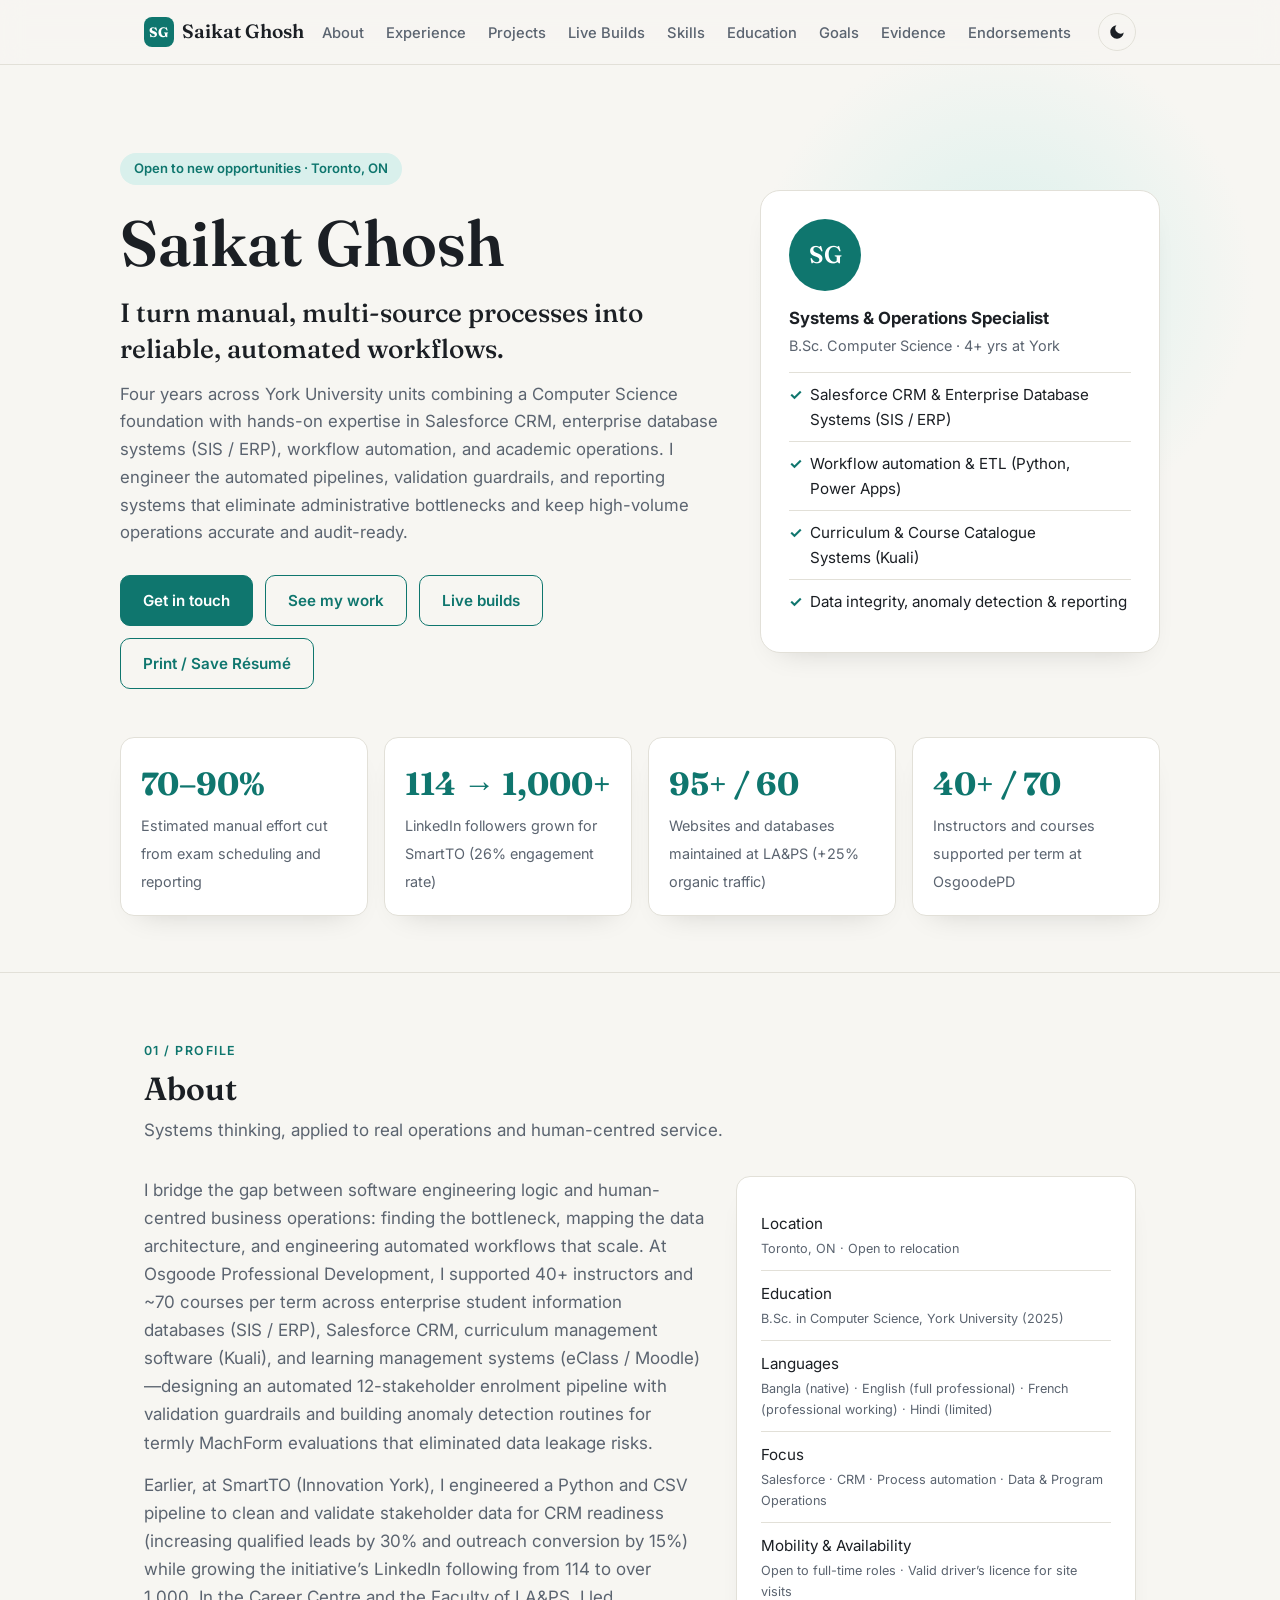
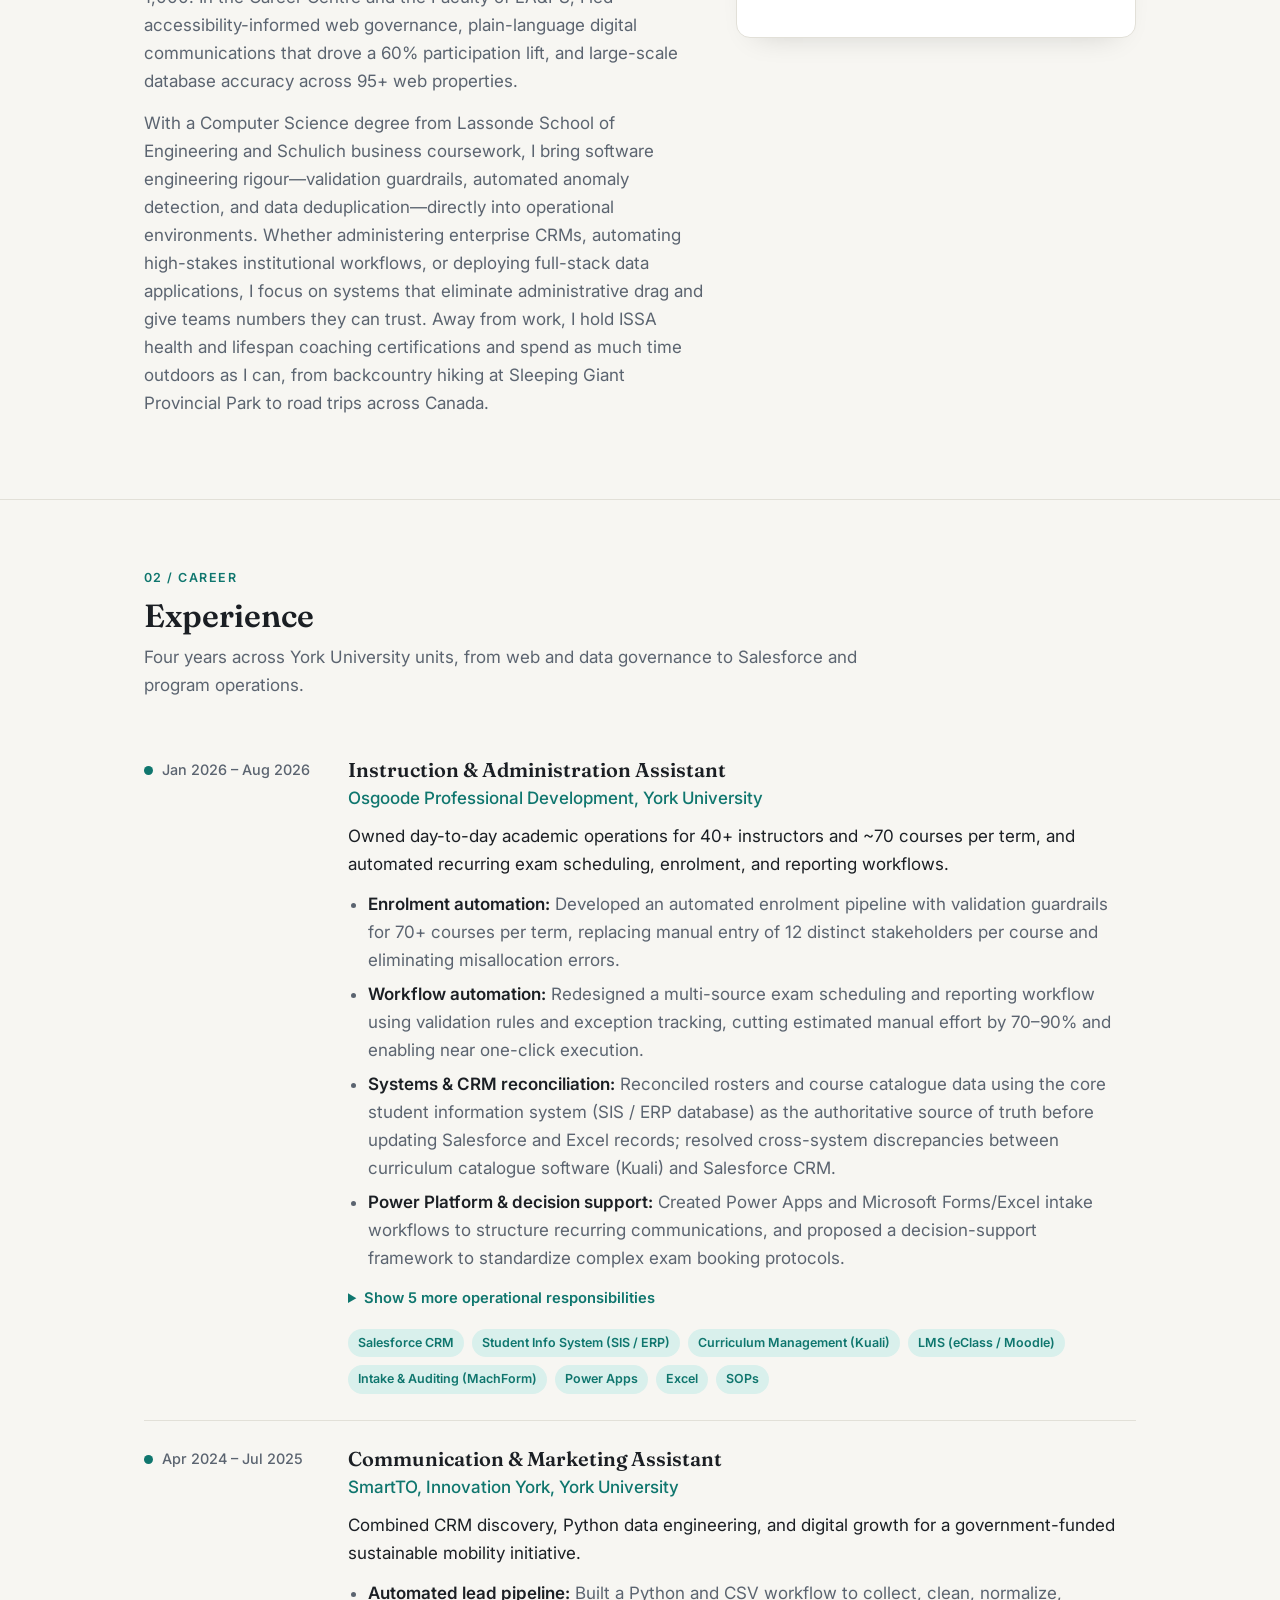
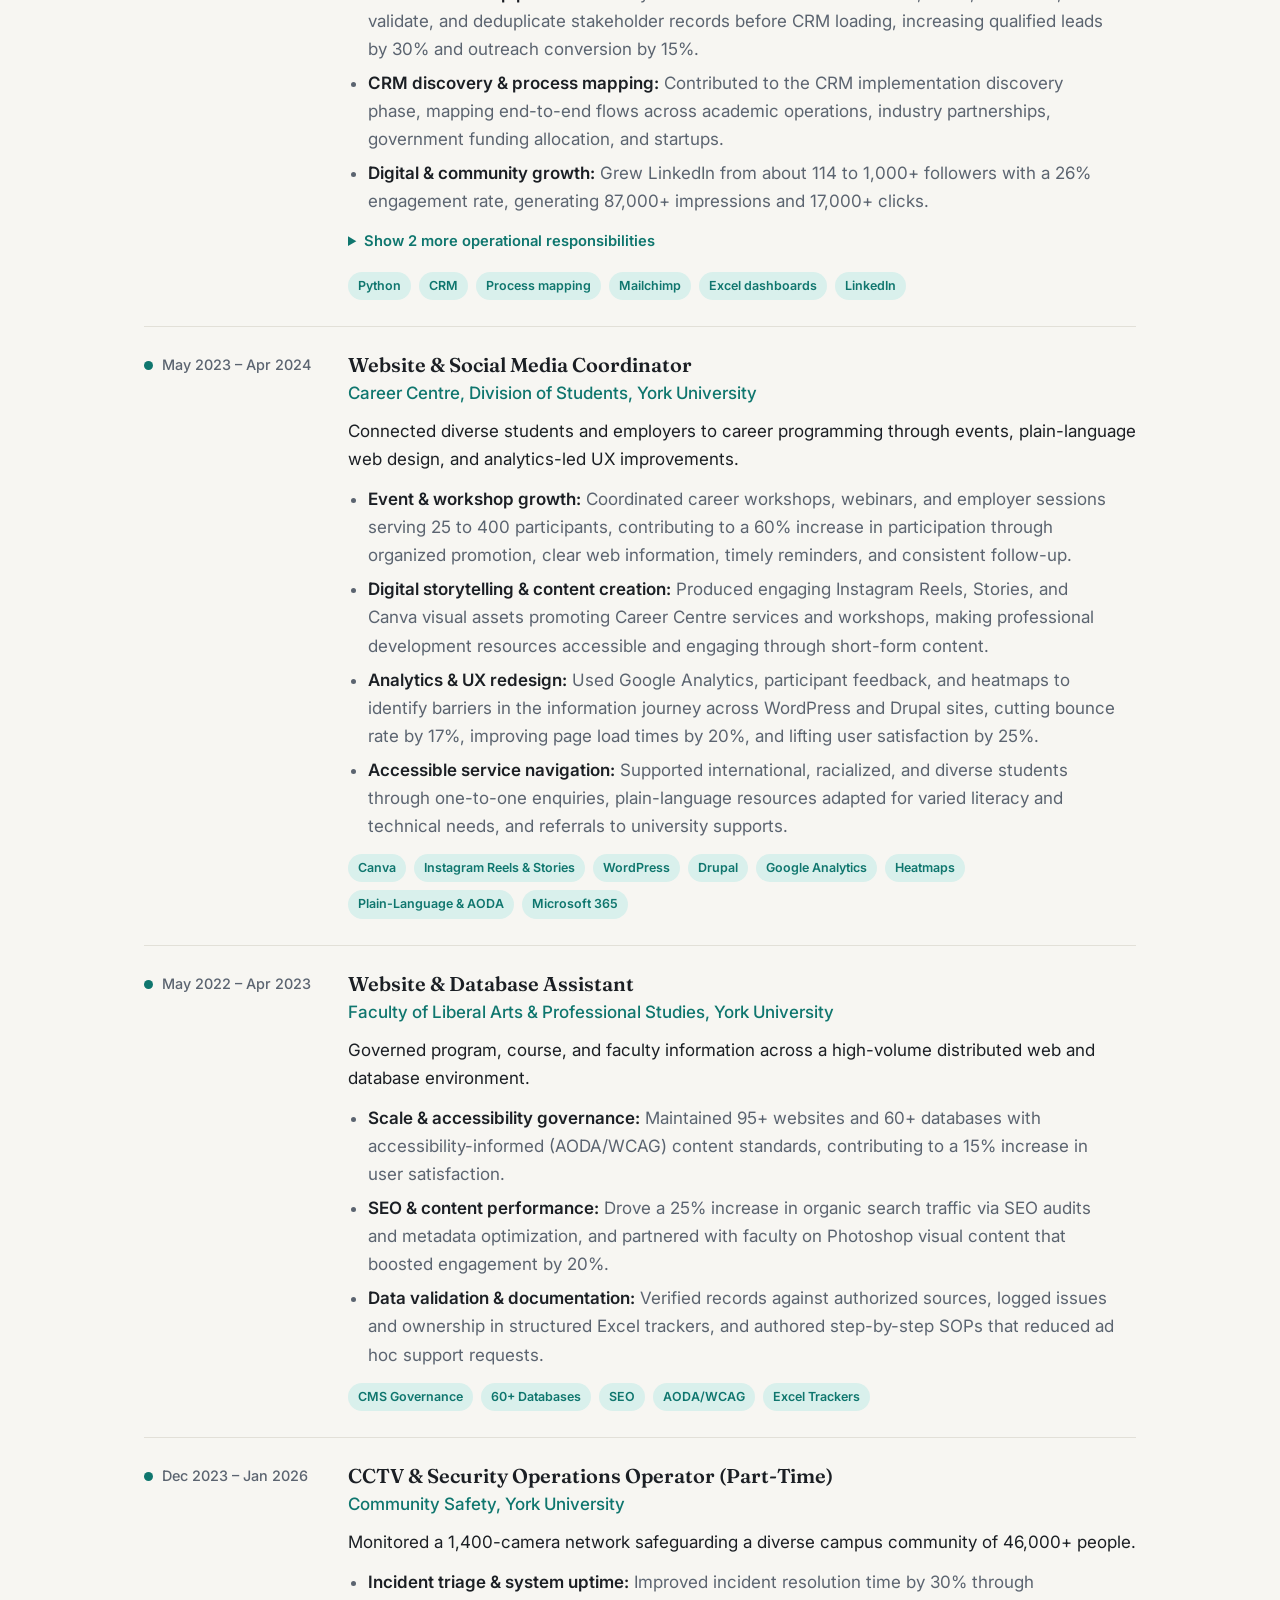
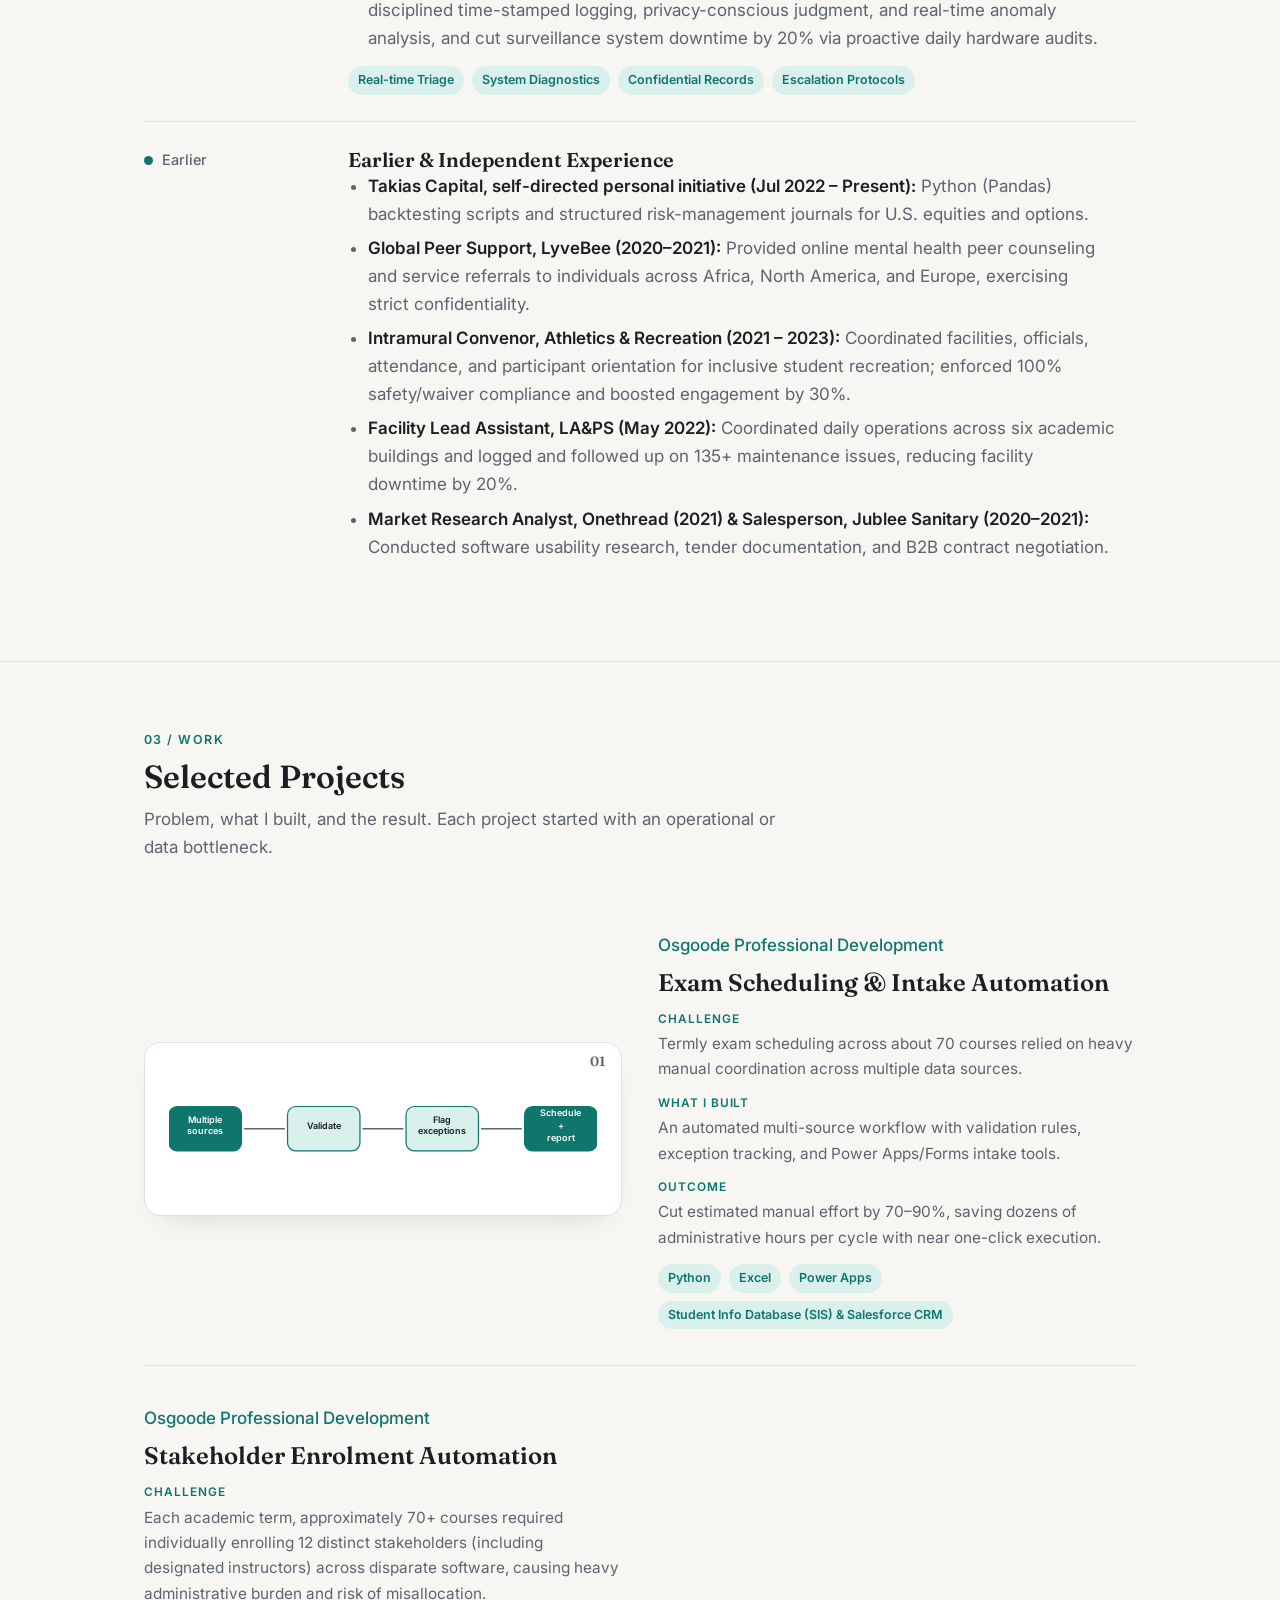
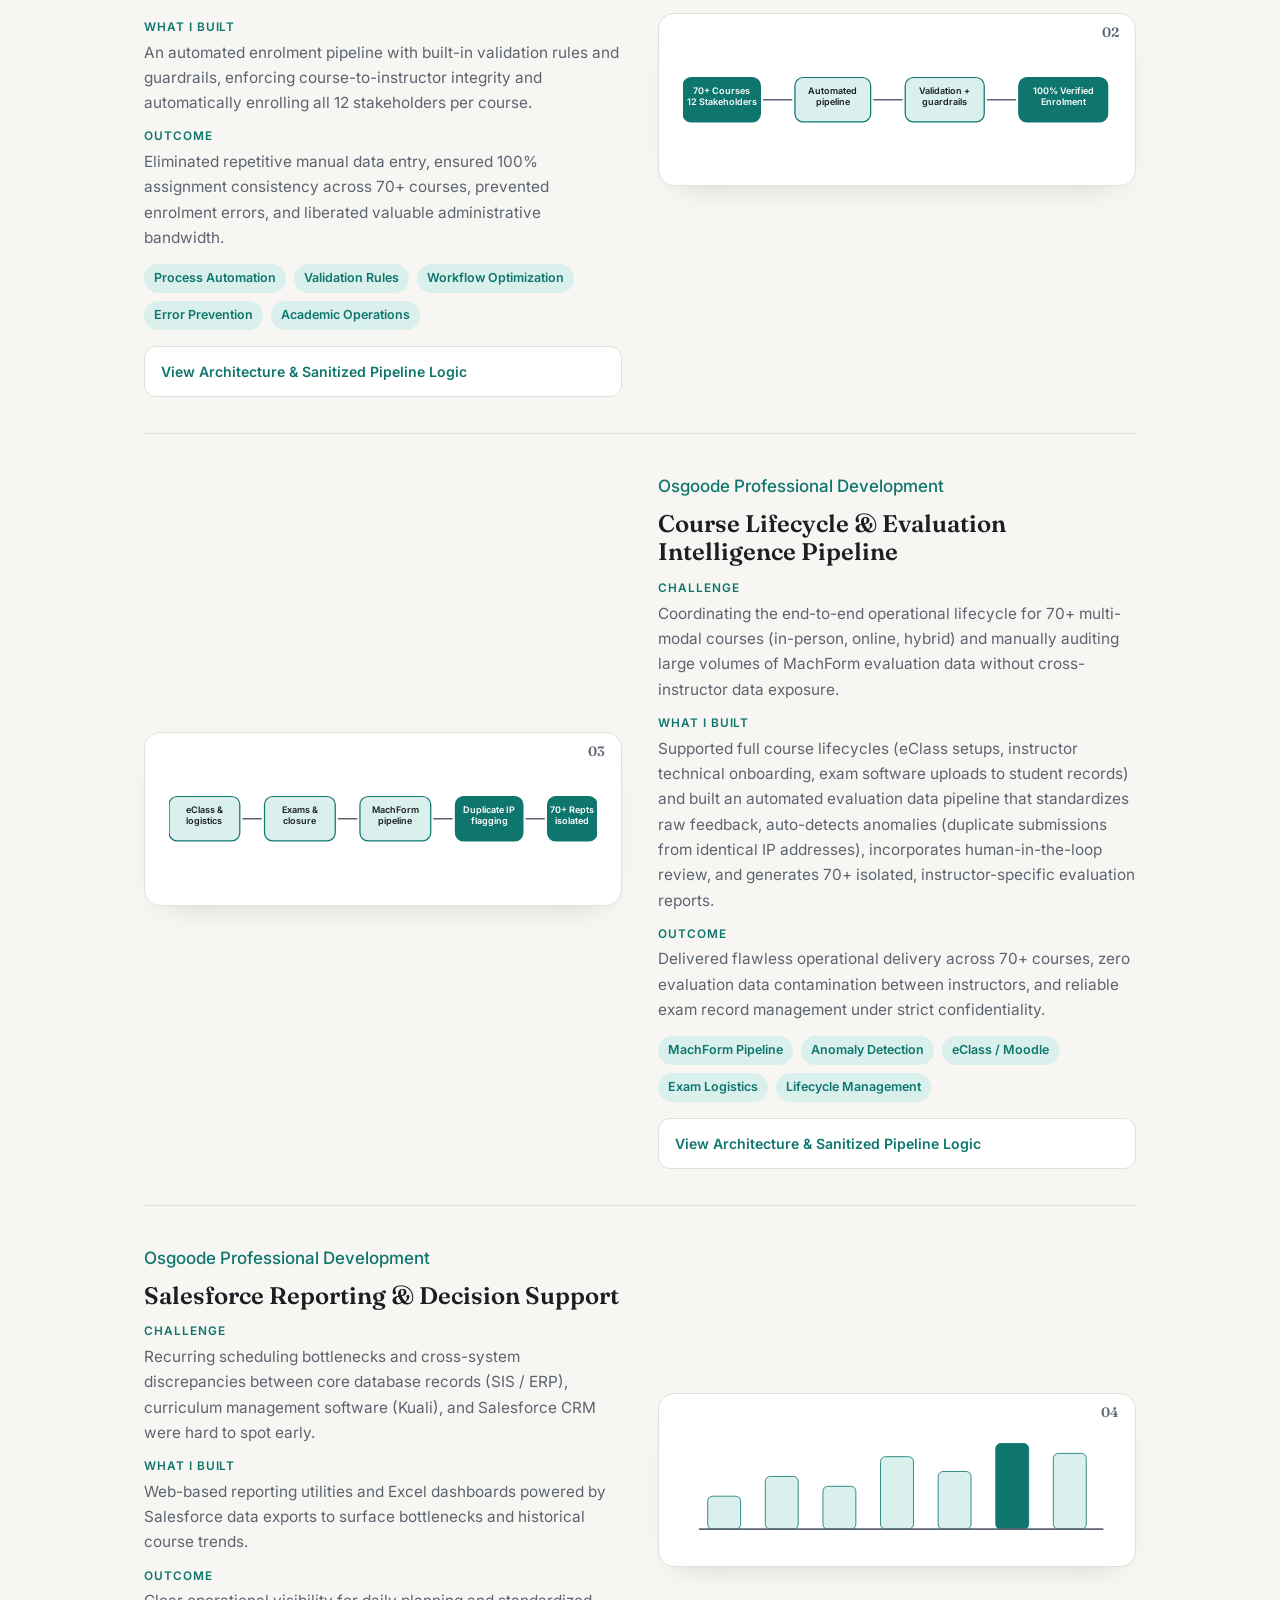
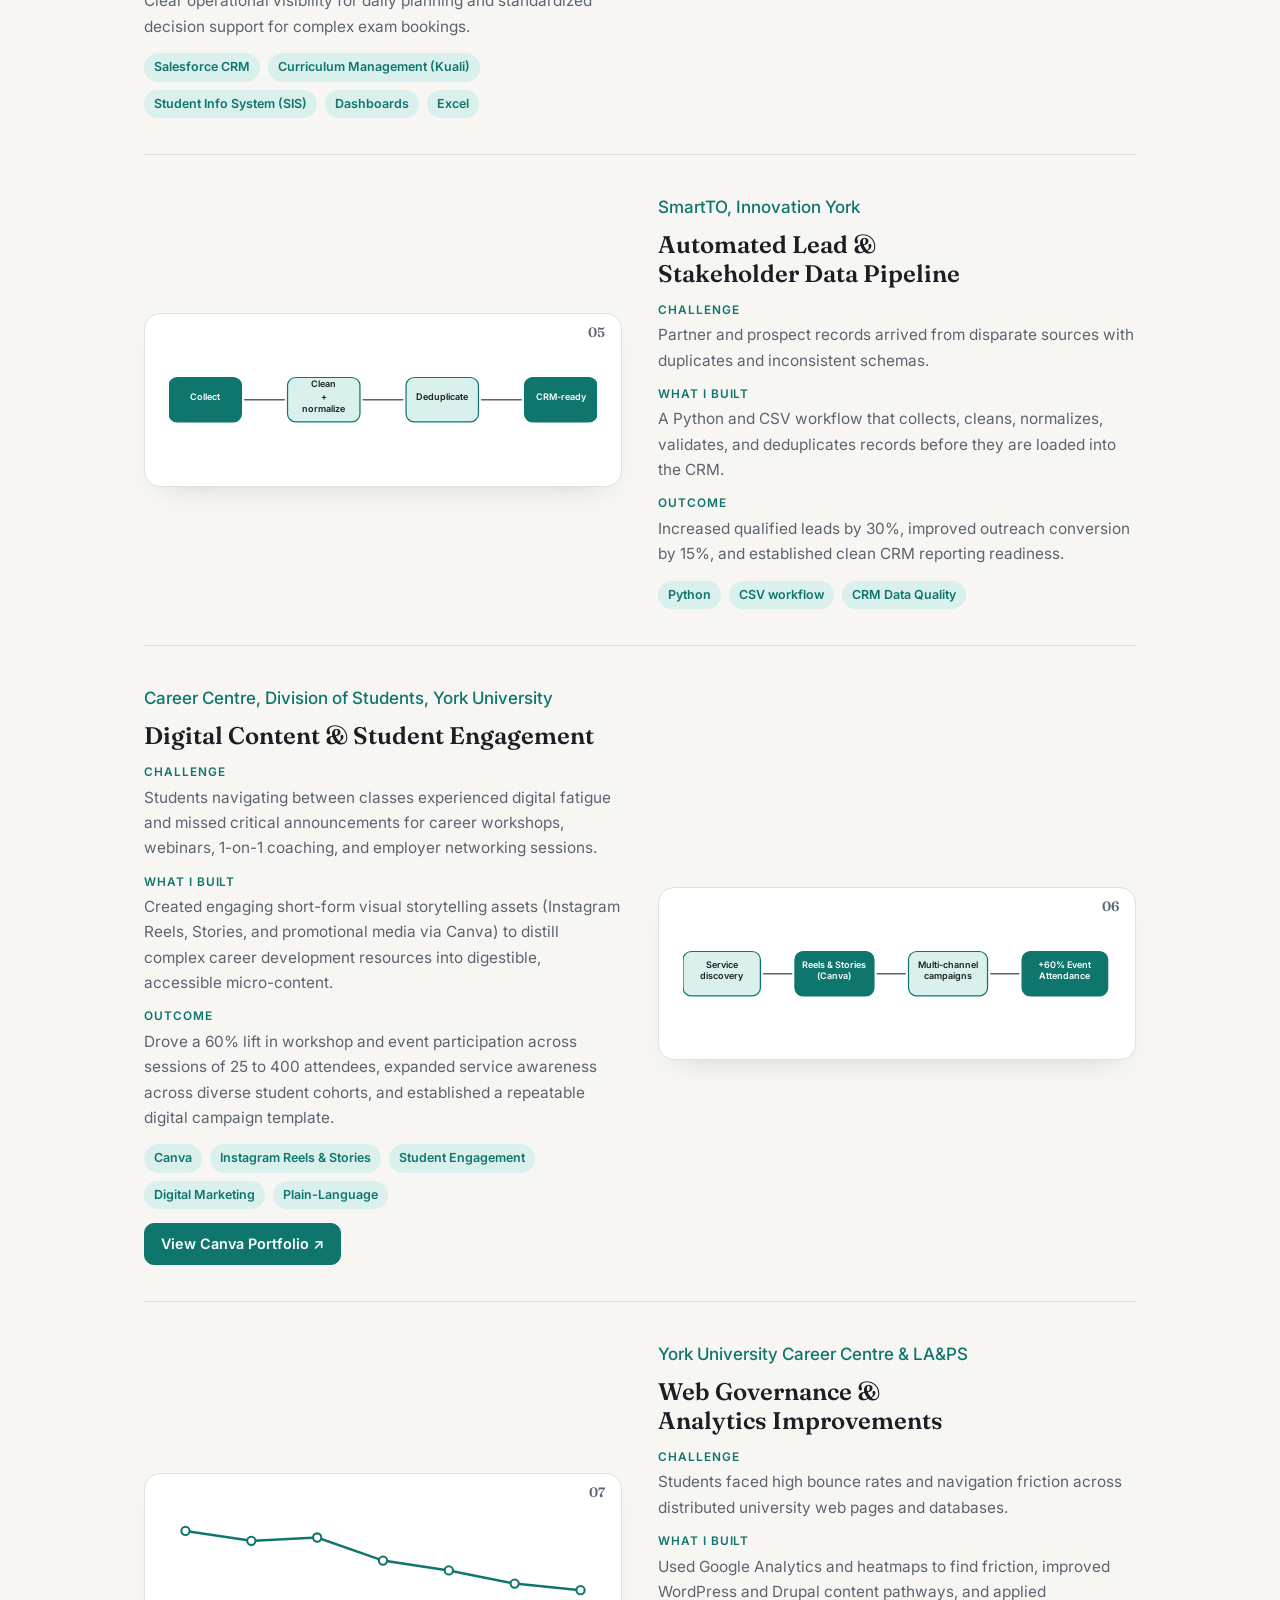
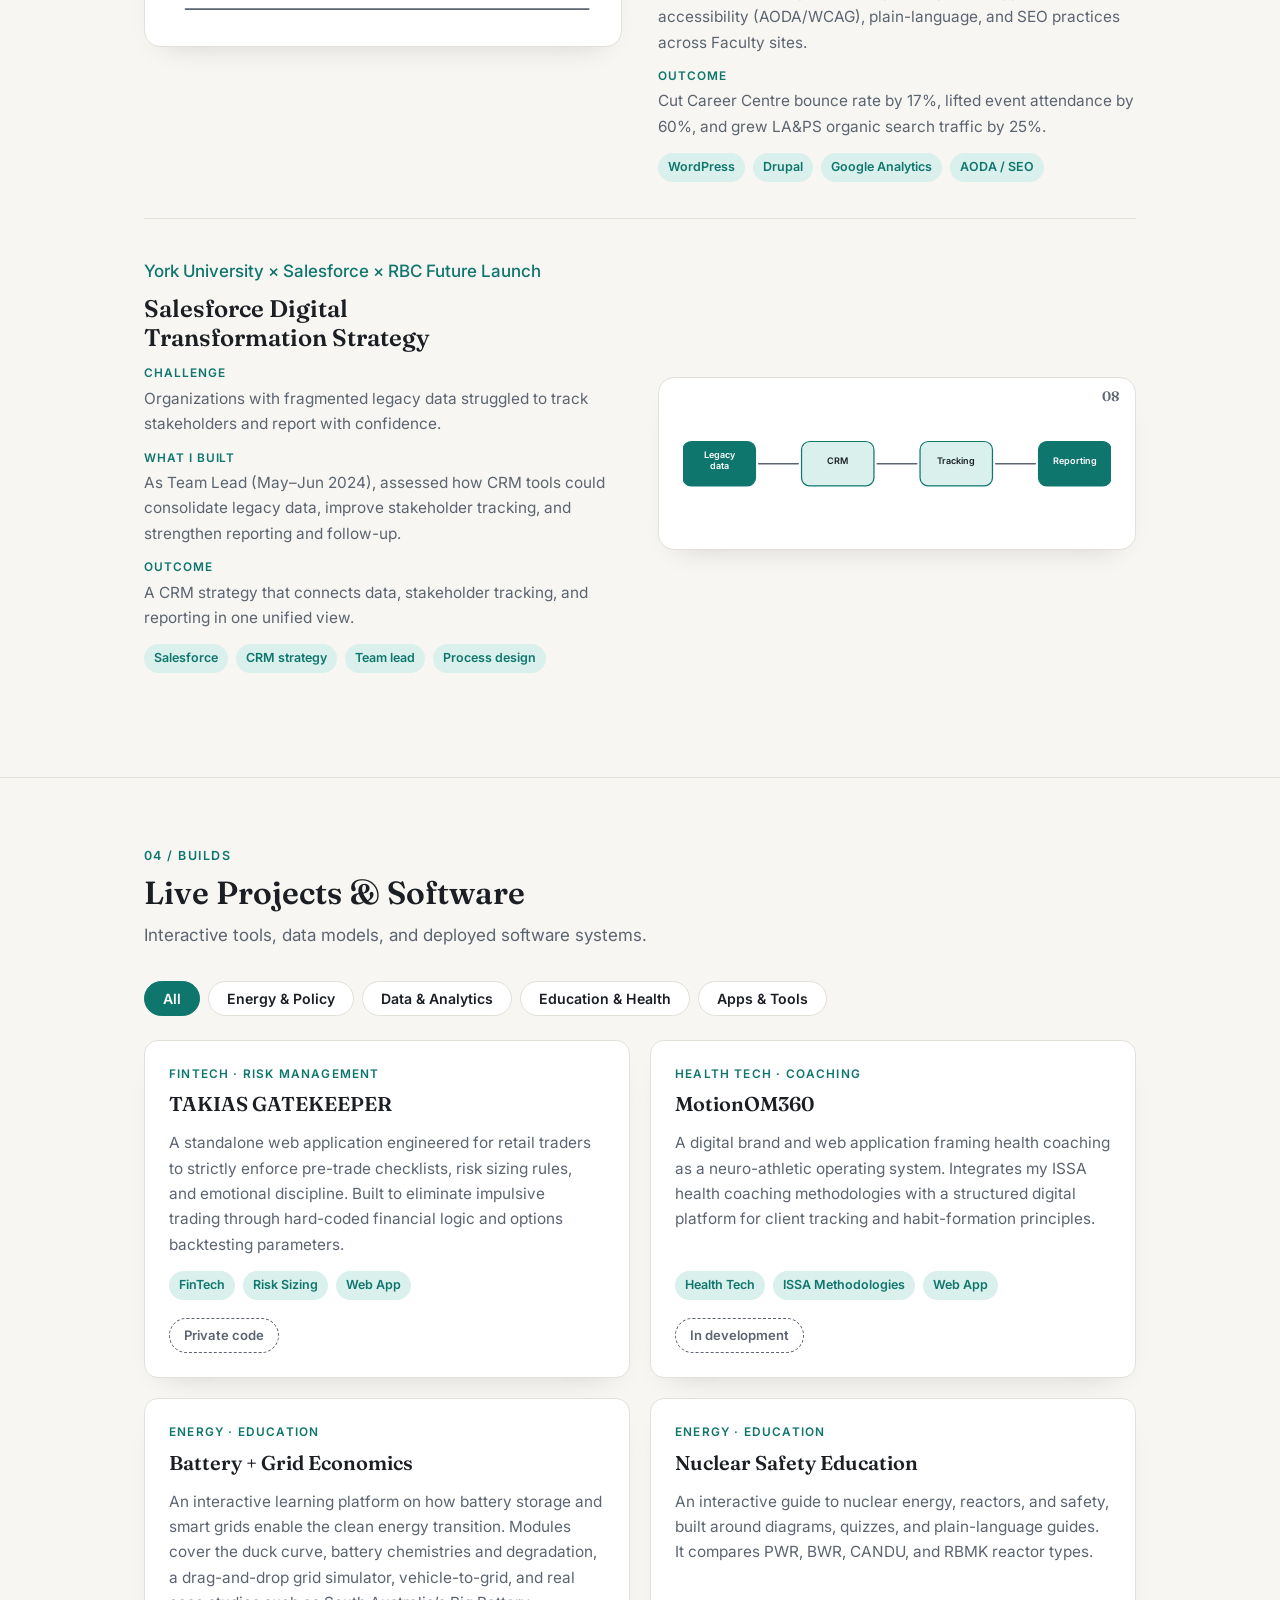
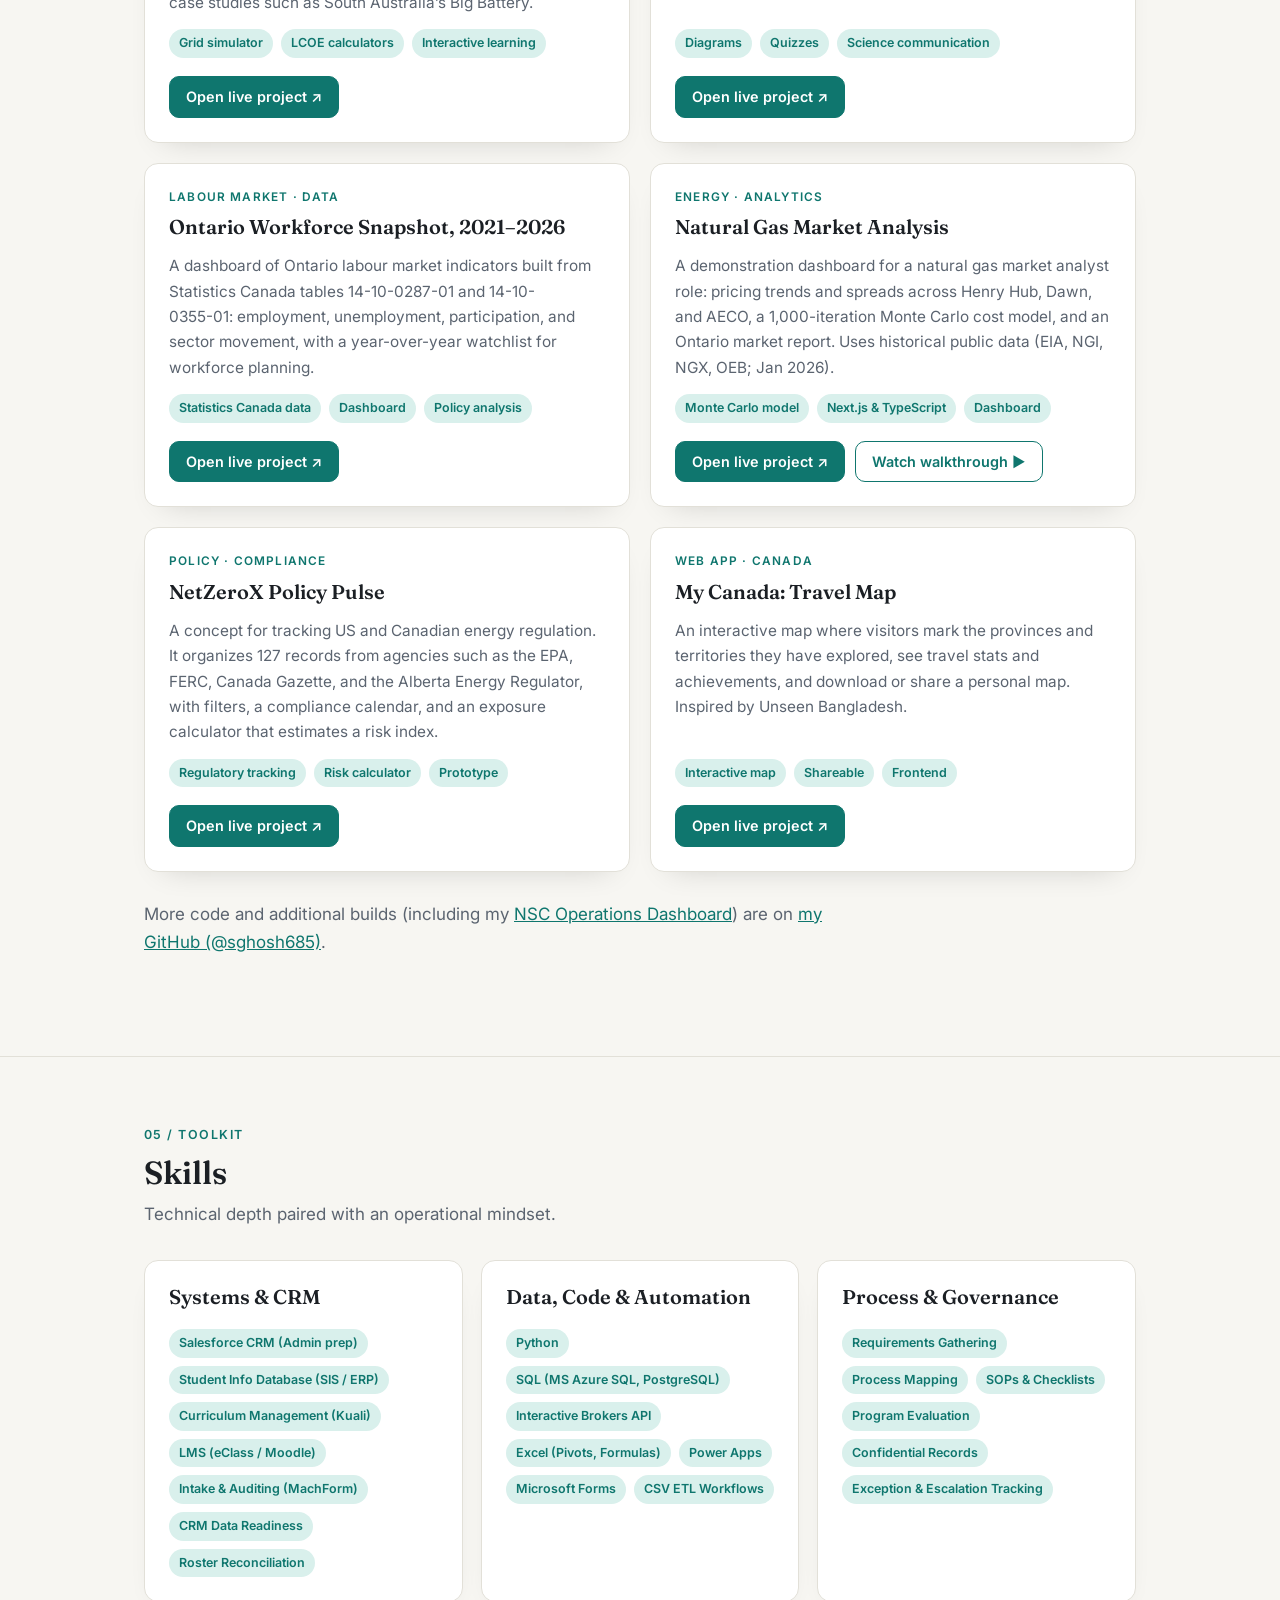
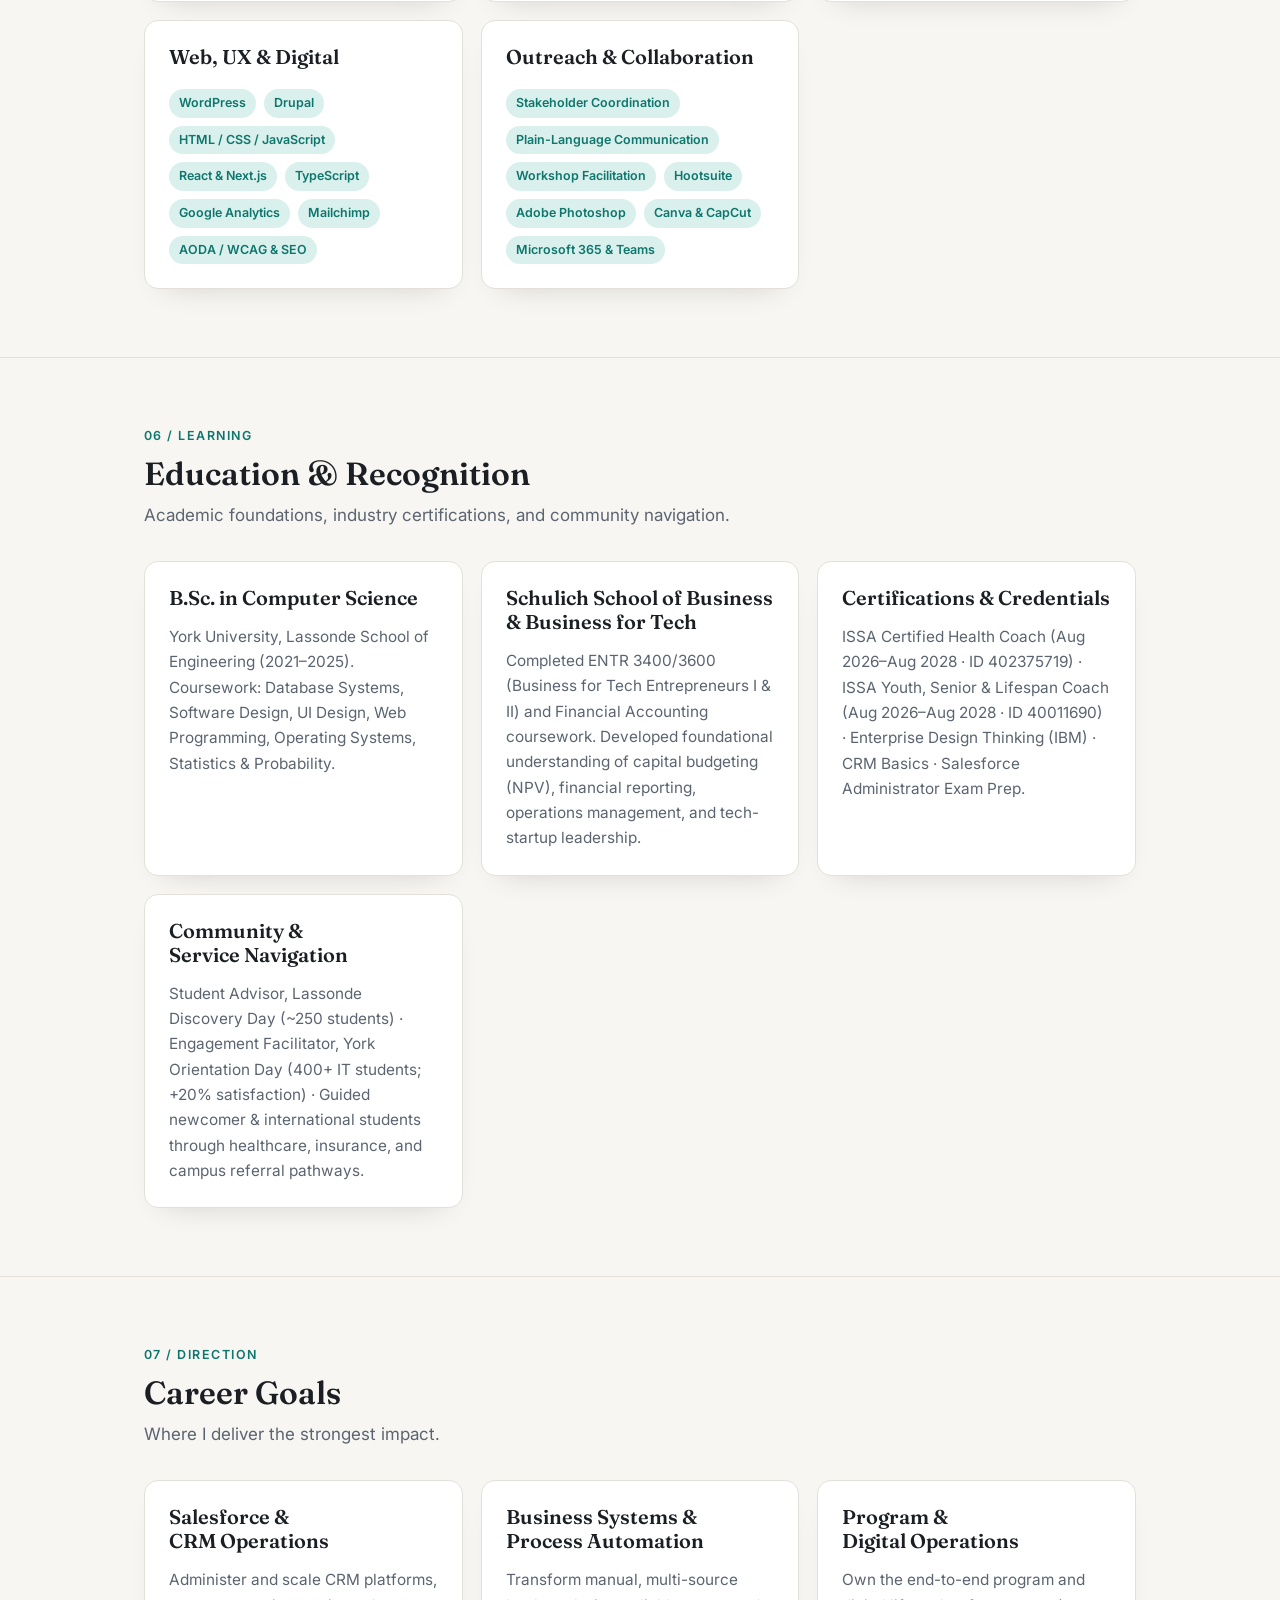
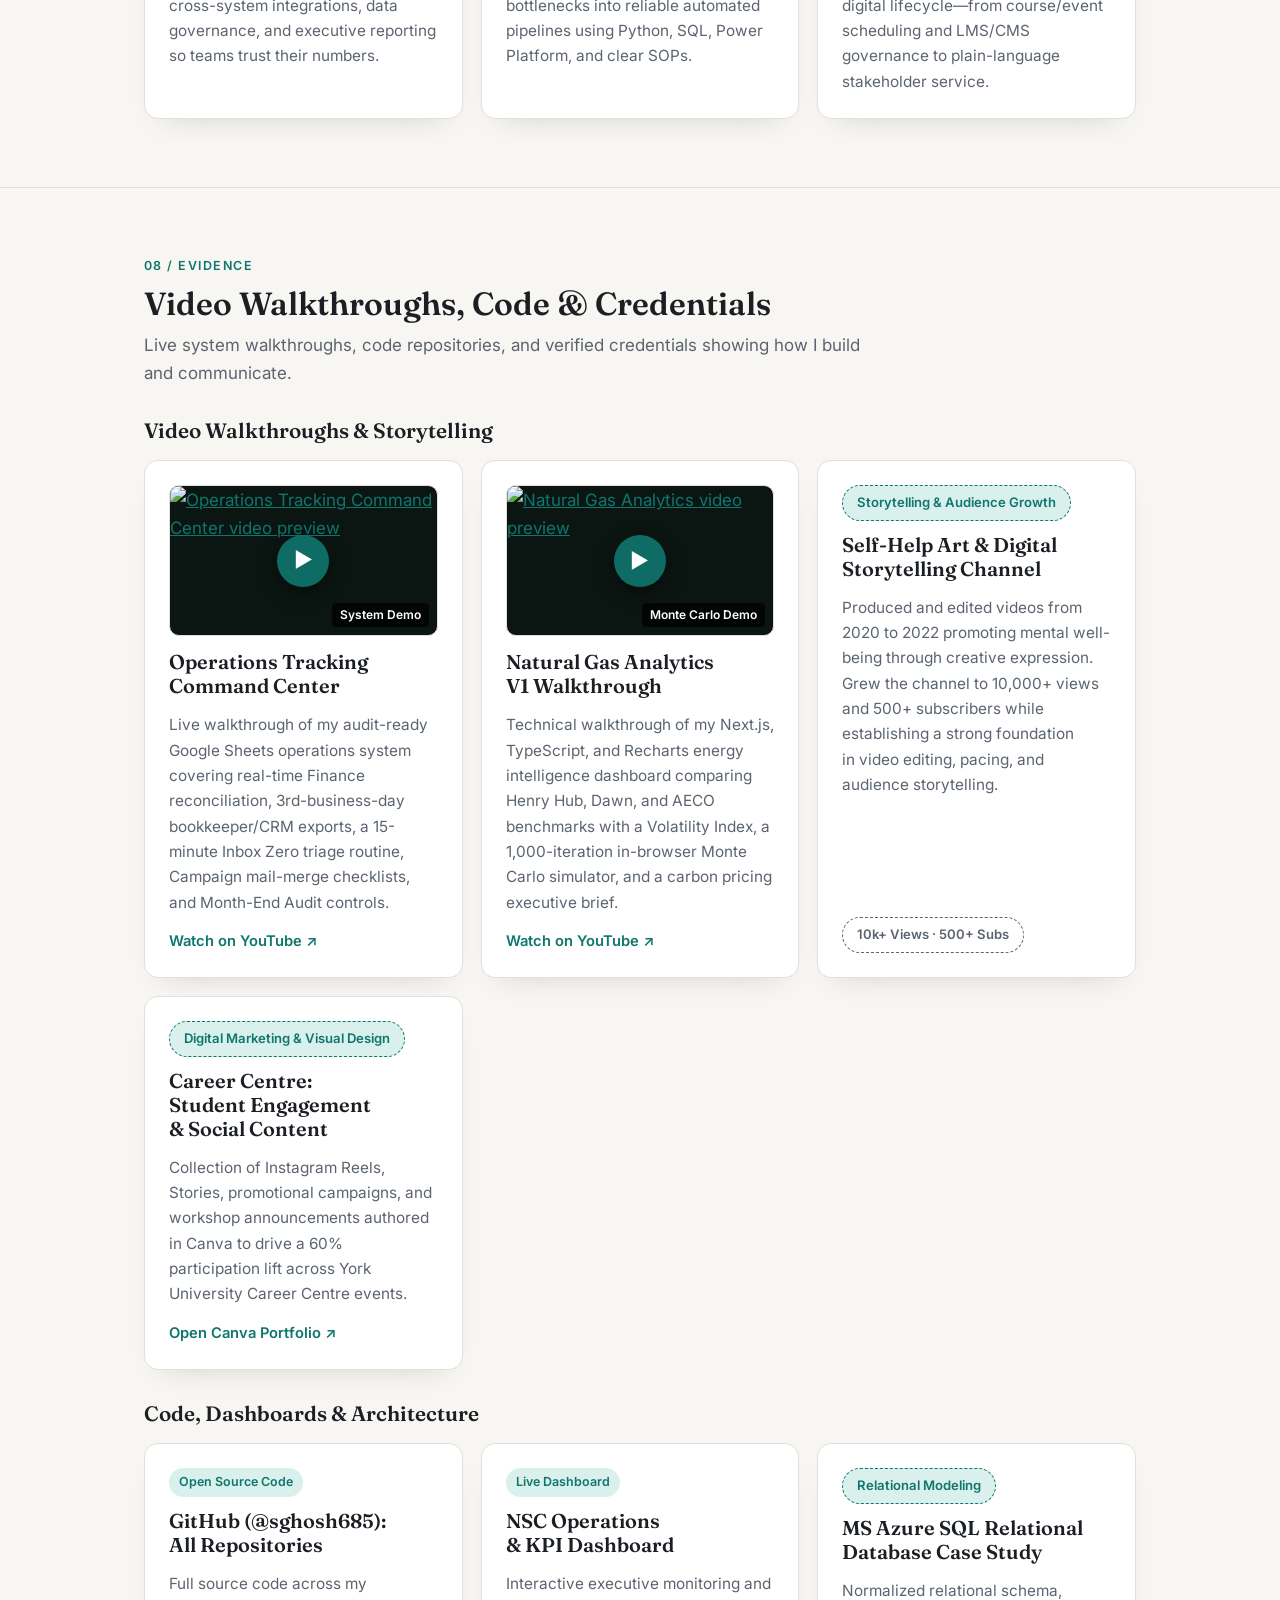
==== index.html @ 886ab054 "fix(slider): ensure pause button toggles inline animationPlayState directly and bust cache to v1.6/v" ====
<!DOCTYPE html>
<html lang="en">
<head>
  <meta charset="utf-8">
  <meta name="viewport" content="width=device-width, initial-scale=1, viewport-fit=cover">
  <meta name="color-scheme" content="light dark">
  <meta name="theme-color" content="#0f766e" media="(prefers-color-scheme: light)">
  <meta name="theme-color" content="#12161a" media="(prefers-color-scheme: dark)">

  <title>Saikat Ghosh | Systems &amp; Operations Specialist</title>
  <meta name="description" content="Portfolio and résumé of Saikat Ghosh: Turning manual processes into reliable, automated workflows. Combining a Computer Science foundation with 4+ years of institutional operations at York University.">
  <link rel="canonical" href="https://saikat-portfolio-one.vercel.app">

  <!-- Open Graph & Social Sharing (LinkedIn, Slack, WhatsApp, Meta) -->
  <meta property="og:site_name" content="Saikat Ghosh Portfolio">
  <meta property="og:title" content="Saikat Ghosh | Systems &amp; Operations Specialist">
  <meta property="og:description" content="Turning manual processes into reliable, automated workflows. Combining a Computer Science foundation with 4+ years of institutional operations across York University.">
  <meta property="og:type" content="website">
  <meta property="og:url" content="https://saikat-portfolio-one.vercel.app">
  <meta property="og:image" content="https://saikat-portfolio-one.vercel.app/assets/og-preview.png">
  <meta property="og:image:secure_url" content="https://saikat-portfolio-one.vercel.app/assets/og-preview.png">
  <meta property="og:image:type" content="image/png">
  <meta property="og:image:width" content="1200">
  <meta property="og:image:height" content="630">
  <meta property="og:image:alt" content="Saikat Ghosh - Systems &amp; Operations Specialist Portfolio Preview">

  <!-- Twitter / X Card -->
  <meta name="twitter:card" content="summary_large_image">
  <meta name="twitter:title" content="Saikat Ghosh | Systems &amp; Operations Specialist">
  <meta name="twitter:description" content="Turning manual processes into reliable, automated workflows. Combining a Computer Science foundation with 4+ years of institutional operations across York University.">
  <meta name="twitter:image" content="https://saikat-portfolio-one.vercel.app/assets/og-preview.png">
  <meta name="twitter:image:alt" content="Saikat Ghosh - Systems &amp; Operations Specialist Portfolio Preview">

  <!-- Favicon -->
  <link rel="icon" type="image/svg+xml" href="assets/favicon.svg">

  <!-- Typography -->
  <link rel="preconnect" href="https://fonts.googleapis.com">
  <link rel="preconnect" href="https://fonts.gstatic.com" crossorigin>
  <link href="https://fonts.googleapis.com/css2?family=Fraunces:opsz,wght@9..144,500;600;700&family=Inter:wght@400;500;600;700&display=swap" rel="stylesheet">

  <!-- Stylesheet -->
  <link rel="stylesheet" href="css/style.css?v=1.6">

  <!-- FOUC Prevention for Theme -->
  <script>
    (function(){
      try {
        var t = localStorage.getItem('theme');
        if (t) {
          document.documentElement.setAttribute('data-theme', t);
          var m = document.querySelector('meta[name="color-scheme"]');
          if (m) m.content = t;
        }
      } catch (e) {}
    })();
  </script>

  <!-- Early Deep-link Hash Normalizer -->
  <script>
    (function(){
      var h = window.location.hash;
      if (h && (h.indexOf('project=') !== -1 || h.indexOf('timeline=') !== -1)) {
        var clean = decodeURIComponent(h.replace(/^#/, '').replace(/^project=/, '').replace(/^timeline=/, '')).trim();
        if (clean && window.history && window.history.replaceState) {
          window.history.replaceState(null, '', '#' + clean);
        }
      }
    })();
  </script>

  <!-- Structured Data (JSON-LD) -->
  <script type="application/ld+json">
  {
    "@context": "https://schema.org",
    "@type": "Person",
    "name": "Saikat Ghosh",
    "jobTitle": "Business Systems & Operations Professional",
    "url": "https://saikat-portfolio-one.vercel.app",
    "email": "mailto:saikatghosh369@gmail.com",
    "telephone": "+1-437-232-8555",
    "address": {
      "@type": "PostalAddress",
      "addressLocality": "Toronto",
      "addressRegion": "ON",
      "addressCountry": "CA"
    },
    "alumniOf": {
      "@type": "CollegeOrUniversity",
      "name": "York University",
      "department": "Lassonde School of Engineering"
    },
    "knowsAbout": [
      "Salesforce & CRM Operations",
      "Business Systems Analysis",
      "Workflow Automation",
      "Python Data Pipelines",
      "Process Mapping & SOPs",
      "Web Governance & AODA Compliance"
    ],
    "sameAs": [
      "https://www.linkedin.com/in/saikatghosh00",
      "https://github.com/sghosh685"
    ]
  }
  </script>
</head>
<body>
  <a class="skip" href="#top">Skip to content</a>

  <!-- Header Navigation -->
  <header>
    <div class="wrap">
      <nav aria-label="Main Navigation">
        <a class="logo" href="#top" aria-label="Saikat Ghosh Homepage">
          <span class="logo-badge" aria-hidden="true">SG</span>
          <span>Saikat Ghosh</span>
        </a>
        <ul>
          <li><a href="#about">About</a></li>
          <li><a href="#experience">Experience</a></li>
          <li><a href="#projects">Projects</a></li>
          <li><a href="#builds">Live Builds</a></li>
          <li><a href="#skills">Skills</a></li>
          <li><a href="#education">Education</a></li>
          <li><a href="#goals">Goals</a></li>
          <li><a href="#media">Evidence</a></li>
          <li><a href="#endorsements">Endorsements</a></li>
          <li><a href="#contact">Contact</a></li>
          <li><a href="resume" target="_blank" rel="noopener">Résumé</a></li>
        </ul>
        <button id="tt" class="tt" type="button" aria-label="Switch to dark theme" title="Switch to dark theme">
          <svg viewBox="0 0 24 24" aria-hidden="true"><path d="M21 12.79A9 9 0 1 1 11.21 3 7 7 0 0 0 21 12.79z"></path></svg>
        </button>
      </nav>
    </div>
    <div id="pg" aria-hidden="true"></div>
  </header>

  <!-- =========================================================================
       Interactive Web Portfolio
       ========================================================================= -->
  <main id="top" class="screen-portfolio">
    <!-- Hero Section -->
    <div class="wrap hero">
      <div class="hg">
        <div class="hl">
          <span class="tag">Open to new opportunities · Toronto, ON</span>
          <h1>Saikat Ghosh</h1>
          <p class="punch">I turn manual, multi-source processes into reliable, automated workflows.</p>
          <p class="lead">Four years across York University units combining a Computer Science foundation with hands-on expertise in Salesforce CRM, enterprise database systems (SIS / ERP), workflow automation, and academic operations. I engineer the automated pipelines, validation guardrails, and reporting systems that eliminate administrative bottlenecks and keep high-volume operations accurate and audit-ready.</p>
          <div class="btns">
            <a class="btn p" href="#contact">Get in touch</a>
            <a class="btn s" href="#projects">See my work</a>
            <a class="btn s" href="#builds">Live builds</a>
            <a class="btn s" href="resume" target="_blank" rel="noopener">Print / Save Résumé</a>
          </div>
        </div>
        <aside class="glance" aria-label="Professional Summary at a Glance">
          <div class="av" aria-hidden="true">SG</div>
          <b>Systems &amp; Operations Specialist</b>
          <span class="gs">B.Sc. Computer Science · 4+ yrs at York</span>
          <ul>
            <li>Salesforce CRM &amp; Enterprise Database Systems (SIS / ERP)</li>
            <li>Workflow automation &amp; ETL (Python, Power Apps)</li>
            <li>Curriculum &amp; Course Catalogue Systems (Kuali)</li>
            <li>Data integrity, anomaly detection &amp; reporting</li>
          </ul>
        </aside>
      </div>

      <div class="stats" role="region" aria-label="Key Impact Metrics">
        <div class="stat">
          <b>70–90%</b>
          <span>Estimated manual effort cut from exam scheduling and reporting</span>
        </div>
        <div class="stat">
          <b>114 → 1,000+</b>
          <span>LinkedIn followers grown for SmartTO (26% engagement rate)</span>
        </div>
        <div class="stat">
          <b>95+ / 60</b>
          <span>Websites and databases maintained at LA&amp;PS (+25% organic traffic)</span>
        </div>
        <div class="stat">
          <b>40+ / 70</b>
          <span>Instructors and courses supported per term at OsgoodePD</span>
        </div>
      </div>
    </div>

    <!-- Section 01: Profile -->
    <section id="about">
      <div class="wrap">
        <span class="eb">01 / Profile</span>
        <h2>About</h2>
        <p class="sub">Systems thinking, applied to real operations and human-centred service.</p>
        <div class="about">
          <div>
            <p>I bridge the gap between software engineering logic and human-centred business operations: finding the bottleneck, mapping the data architecture, and engineering automated workflows that scale. At Osgoode Professional Development, I supported 40+ instructors and ~70 courses per term across enterprise student information databases (SIS / ERP), Salesforce CRM, curriculum management software (Kuali), and learning management systems (eClass / Moodle)—designing an automated 12-stakeholder enrolment pipeline with validation guardrails and building anomaly detection routines for termly MachForm evaluations that eliminated data leakage risks.</p>
            <p>Earlier, at SmartTO (Innovation York), I engineered a Python and CSV pipeline to clean and validate stakeholder data for CRM readiness (increasing qualified leads by 30% and outreach conversion by 15%) while growing the initiative’s LinkedIn following from 114 to over 1,000. In the Career Centre and the Faculty of LA&amp;PS, I led accessibility-informed web governance, plain-language digital communications that drove a 60% participation lift, and large-scale database accuracy across 95+ web properties.</p>
            <p>With a Computer Science degree from Lassonde School of Engineering and Schulich business coursework, I bring software engineering rigour—validation guardrails, automated anomaly detection, and data deduplication—directly into operational environments. Whether administering enterprise CRMs, automating high-stakes institutional workflows, or deploying full-stack data applications, I focus on systems that eliminate administrative drag and give teams numbers they can trust. Away from work, I hold ISSA health and lifespan coaching certifications and spend as much time outdoors as I can, from backcountry hiking at Sleeping Giant Provincial Park to road trips across Canada.</p>
          </div>
          <div class="facts">
            <div>Location<small>Toronto, ON · Open to relocation</small></div>
            <div>Education<small>B.Sc. in Computer Science, York University (2025)</small></div>
            <div>Languages<small>Bangla (native) · English (full professional) · French (professional working) · Hindi (limited)</small></div>
            <div>Focus<small>Salesforce · CRM · Process automation · Data &amp; Program Operations</small></div>
            <div>Mobility &amp; Availability<small>Open to full-time roles · Valid driver’s licence for site visits</small></div>
          </div>
        </div>
      </div>
    </section>

    <!-- Section 02: Career -->
    <section id="experience">
      <div class="wrap">
        <span class="eb">02 / Career</span>
        <h2>Experience</h2>
        <p class="sub">Four years across York University units, from web and data governance to Salesforce and program operations.</p>

        <div class="job">
          <div class="when">Jan 2026 – Aug 2026</div>
          <div>
            <h3>Instruction &amp; Administration Assistant</h3>
            <div class="org">Osgoode Professional Development, York University</div>
            <p class="sum">Owned day-to-day academic operations for 40+ instructors and ~70 courses per term, and automated recurring exam scheduling, enrolment, and reporting workflows.</p>
            <ul>
              <li><strong>Enrolment automation:</strong> Developed an automated enrolment pipeline with validation guardrails for 70+ courses per term, replacing manual entry of 12 distinct stakeholders per course and eliminating misallocation errors.</li>
              <li><strong>Workflow automation:</strong> Redesigned a multi-source exam scheduling and reporting workflow using validation rules and exception tracking, cutting estimated manual effort by 70–90% and enabling near one-click execution.</li>
              <li><strong>Systems &amp; CRM reconciliation:</strong> Reconciled rosters and course catalogue data using the core student information system (SIS / ERP database) as the authoritative source of truth before updating Salesforce and Excel records; resolved cross-system discrepancies between curriculum catalogue software (Kuali) and Salesforce CRM.</li>
              <li><strong>Power Platform &amp; decision support:</strong> Created Power Apps and Microsoft Forms/Excel intake workflows to structure recurring communications, and proposed a decision-support framework to standardize complex exam booking protocols.</li>
            </ul>
            <details>
              <summary>Show 5 more operational responsibilities</summary>
              <ul>
                <li><strong>Evaluation pipeline &amp; anomaly detection:</strong> Built an automated data workflow for MachForm course evaluations across 70+ courses, auto-flagging anomalies such as duplicate submissions from the same IP address and generating 70+ course-specific instructor reports with zero data leakage.</li>
                <li><strong>Course lifecycle &amp; setup:</strong> Managed full lifecycles for in-person, online, and hybrid courses (pre-term eClass setups, instructor technical onboarding, lecture recordings, classroom bookings).</li>
                <li><strong>Exam operations:</strong> Independently managed Summer and Fall 2026 exam scheduling (including deferred exams), delivered high-stakes examination instructions, and supported live exam monitoring, software onboarding, Wi-Fi troubleshooting, and submissions.</li>
                <li><strong>eClass &amp; evaluations:</strong> Led pre-term eClass setup and managed end-to-end course evaluation workflows, formatting responses into instructor-ready reports and flagging sensitive items for manager review.</li>
                <li><strong>Instructor support &amp; SOPs:</strong> Triaged shared inboxes against defined SLAs, maintained confidential learner records, audited oral presentation activity, and authored SOPs, checklists, and workflow diagrams.</li>
              </ul>
            </details>
            <div class="chips">
              <span class="chip">Salesforce CRM</span>
              <span class="chip">Student Info System (SIS / ERP)</span>
              <span class="chip">Curriculum Management (Kuali)</span>
              <span class="chip">LMS (eClass / Moodle)</span>
              <span class="chip">Intake &amp; Auditing (MachForm)</span>
              <span class="chip">Power Apps</span>
              <span class="chip">Excel</span>
              <span class="chip">SOPs</span>
            </div>
          </div>
        </div>

        <div class="job">
          <div class="when">Apr 2024 – Jul 2025</div>
          <div>
            <h3>Communication &amp; Marketing Assistant</h3>
            <div class="org">SmartTO, Innovation York, York University</div>
            <p class="sum">Combined CRM discovery, Python data engineering, and digital growth for a government-funded sustainable mobility initiative.</p>
            <ul>
              <li><strong>Automated lead pipeline:</strong> Built a Python and CSV workflow to collect, clean, normalize, validate, and deduplicate stakeholder records before CRM loading, increasing qualified leads by 30% and outreach conversion by 15%.</li>
              <li><strong>CRM discovery &amp; process mapping:</strong> Contributed to the CRM implementation discovery phase, mapping end-to-end flows across academic operations, industry partnerships, government funding allocation, and startups.</li>
              <li><strong>Digital &amp; community growth:</strong> Grew LinkedIn from about 114 to 1,000+ followers with a 26% engagement rate, generating 87,000+ impressions and 17,000+ clicks.</li>
            </ul>
            <details>
              <summary>Show 2 more operational responsibilities</summary>
              <ul>
                <li><strong>Reporting &amp; content:</strong> Built Excel dashboards summarizing engagement metrics for leadership, tracked stakeholder milestones and follow-up checkpoints, and maintained WordPress content. Supported grant-based budget tracking, contract documentation, and funding distribution monitoring to support accountability.</li>
                <li><strong>Campaign Analytics:</strong> Reported Mailchimp campaign performance metrics, including open rate, click-through rate (CTR), unsubscribes, click density, and send-time insights. Used these findings to refine targeting and messaging.</li>
              </ul>
            </details>
            <div class="chips">
              <span class="chip">Python</span>
              <span class="chip">CRM</span>
              <span class="chip">Process mapping</span>
              <span class="chip">Mailchimp</span>
              <span class="chip">Excel dashboards</span>
              <span class="chip">LinkedIn</span>
            </div>
          </div>
        </div>

        <div class="job">
          <div class="when">May 2023 – Apr 2024</div>
          <div>
            <h3>Website &amp; Social Media Coordinator</h3>
            <div class="org">Career Centre, Division of Students, York University</div>
            <p class="sum">Connected diverse students and employers to career programming through events, plain-language web design, and analytics-led UX improvements.</p>
            <ul>
              <li><strong>Event &amp; workshop growth:</strong> Coordinated career workshops, webinars, and employer sessions serving 25 to 400 participants, contributing to a 60% increase in participation through organized promotion, clear web information, timely reminders, and consistent follow-up.</li>
              <li><strong>Digital storytelling &amp; content creation:</strong> Produced engaging Instagram Reels, Stories, and Canva visual assets promoting Career Centre services and workshops, making professional development resources accessible and engaging through short-form content.</li>
              <li><strong>Analytics &amp; UX redesign:</strong> Used Google Analytics, participant feedback, and heatmaps to identify barriers in the information journey across WordPress and Drupal sites, cutting bounce rate by 17%, improving page load times by 20%, and lifting user satisfaction by 25%.</li>
              <li><strong>Accessible service navigation:</strong> Supported international, racialized, and diverse students through one-to-one enquiries, plain-language resources adapted for varied literacy and technical needs, and referrals to university supports.</li>
            </ul>
            <div class="chips">
              <span class="chip">Canva</span>
              <span class="chip">Instagram Reels &amp; Stories</span>
              <span class="chip">WordPress</span>
              <span class="chip">Drupal</span>
              <span class="chip">Google Analytics</span>
              <span class="chip">Heatmaps</span>
              <span class="chip">Plain-Language &amp; AODA</span>
              <span class="chip">Microsoft 365</span>
            </div>
          </div>
        </div>

        <div class="job">
          <div class="when">May 2022 – Apr 2023</div>
          <div>
            <h3>Website &amp; Database Assistant</h3>
            <div class="org">Faculty of Liberal Arts &amp; Professional Studies, York University</div>
            <p class="sum">Governed program, course, and faculty information across a high-volume distributed web and database environment.</p>
            <ul>
              <li><strong>Scale &amp; accessibility governance:</strong> Maintained 95+ websites and 60+ databases with accessibility-informed (AODA/WCAG) content standards, contributing to a 15% increase in user satisfaction.</li>
              <li><strong>SEO &amp; content performance:</strong> Drove a 25% increase in organic search traffic via SEO audits and metadata optimization, and partnered with faculty on Photoshop visual content that boosted engagement by 20%.</li>
              <li><strong>Data validation &amp; documentation:</strong> Verified records against authorized sources, logged issues and ownership in structured Excel trackers, and authored step-by-step SOPs that reduced ad hoc support requests.</li>
            </ul>
            <div class="chips">
              <span class="chip">CMS Governance</span>
              <span class="chip">60+ Databases</span>
              <span class="chip">SEO</span>
              <span class="chip">AODA/WCAG</span>
              <span class="chip">Excel Trackers</span>
            </div>
          </div>
        </div>

        <div class="job">
          <div class="when">Dec 2023 – Jan 2026</div>
          <div>
            <h3>CCTV &amp; Security Operations Operator (Part-Time)</h3>
            <div class="org">Community Safety, York University</div>
            <p class="sum">Monitored a 1,400-camera network safeguarding a diverse campus community of 46,000+ people.</p>
            <ul>
              <li><strong>Incident triage &amp; system uptime:</strong> Improved incident resolution time by 30% through disciplined time-stamped logging, privacy-conscious judgment, and real-time anomaly analysis, and cut surveillance system downtime by 20% via proactive daily hardware audits.</li>
            </ul>
            <div class="chips">
              <span class="chip">Real-time Triage</span>
              <span class="chip">System Diagnostics</span>
              <span class="chip">Confidential Records</span>
              <span class="chip">Escalation Protocols</span>
            </div>
          </div>
        </div>

        <div class="job">
          <div class="when">Earlier</div>
          <div>
            <h3>Earlier &amp; Independent Experience</h3>
            <ul>
              <li><strong>Takias Capital, self-directed personal initiative (Jul 2022 – Present):</strong> Python (Pandas) backtesting scripts and structured risk-management journals for U.S. equities and options.</li>
              <li><strong>Global Peer Support, LyveBee (2020–2021):</strong> Provided online mental health peer counseling and service referrals to individuals across Africa, North America, and Europe, exercising strict confidentiality.</li>
              <li><strong>Intramural Convenor, Athletics &amp; Recreation (2021 – 2023):</strong> Coordinated facilities, officials, attendance, and participant orientation for inclusive student recreation; enforced 100% safety/waiver compliance and boosted engagement by 30%.</li>
              <li><strong>Facility Lead Assistant, LA&amp;PS (May 2022):</strong> Coordinated daily operations across six academic buildings and logged and followed up on 135+ maintenance issues, reducing facility downtime by 20%.</li>
              <li><strong>Market Research Analyst, Onethread (2021) &amp; Salesperson, Jublee Sanitary (2020–2021):</strong> Conducted software usability research, tender documentation, and B2B contract negotiation.</li>
            </ul>
          </div>
        </div>
      </div>
    </section>

    <!-- Section 03: Selected Work -->
    <section id="projects">
      <div class="wrap">
        <span class="eb">03 / Work</span>
        <h2>Selected Projects</h2>
        <p class="sub">Problem, what I built, and the result. Each project started with an operational or data bottleneck.</p>

        <!-- Project 1 -->
        <article class="proj" id="proj-01" data-project-id="proj-01">
          <div class="pv">
            <svg viewBox="0 0 520 150" role="img" aria-label="Process Diagram: Multiple sources to Validate to Flag exceptions to Schedule and report">
              <rect x="0" y="48" width="88" height="54" rx="10" class="nb hi"/>
              <text x="44" y="68" class="nt hit">Multiple</text>
              <text x="44" y="82" class="nt hit">sources</text>
              <path d="M92 75h48" class="na"/>
              <rect x="144" y="48" width="88" height="54" rx="10" class="nb"/>
              <text x="188" y="75" class="nt">Validate</text>
              <path d="M236 75h48" class="na"/>
              <rect x="288" y="48" width="88" height="54" rx="10" class="nb"/>
              <text x="332" y="68" class="nt">Flag</text>
              <text x="332" y="82" class="nt">exceptions</text>
              <path d="M380 75h48" class="na"/>
              <rect x="432" y="48" width="88" height="54" rx="10" class="nb hi"/>
              <text x="476" y="60" class="nt hit">Schedule</text>
              <text x="476" y="75" class="nt hit">+</text>
              <text x="476" y="90" class="nt hit">report</text>
            </svg>
            <span class="pn">01</span>
          </div>
          <div class="pt">
            <div class="org">Osgoode Professional Development</div>
            <h3>Exam Scheduling &amp; Intake Automation</h3>
            <dl>
              <dt>Challenge</dt>
              <dd>Termly exam scheduling across about 70 courses relied on heavy manual coordination across multiple data sources.</dd>
              <dt>What I built</dt>
              <dd>An automated multi-source workflow with validation rules, exception tracking, and Power Apps/Forms intake tools.</dd>
              <dt>Outcome</dt>
              <dd>Cut estimated manual effort by 70–90%, saving dozens of administrative hours per cycle with near one-click execution.</dd>
            </dl>
            <div class="chips">
              <span class="chip">Python</span>
              <span class="chip">Excel</span>
              <span class="chip">Power Apps</span>
              <span class="chip">Student Info Database (SIS) &amp; Salesforce CRM</span>
            </div>
          </div>
        </article>

        <!-- Project 2 -->
        <article class="proj" id="proj-02" data-project-id="proj-02">
          <div class="pv">
            <svg viewBox="0 0 520 150" role="img" aria-label="Process Diagram: 70+ Courses to Automated pipeline to Validation guardrails to 100% Verified Enrolment">
              <rect x="0" y="48" width="94" height="54" rx="10" class="nb hi"/>
              <text x="47" y="68" class="nt hit">70+ Courses</text>
              <text x="47" y="82" class="nt hit">12 Stakeholders</text>
              <path d="M98 75h34" class="na"/>
              <rect x="136" y="48" width="92" height="54" rx="10" class="nb"/>
              <text x="182" y="68" class="nt">Automated</text>
              <text x="182" y="82" class="nt">pipeline</text>
              <path d="M232 75h34" class="na"/>
              <rect x="270" y="48" width="96" height="54" rx="10" class="nb"/>
              <text x="318" y="68" class="nt">Validation +</text>
              <text x="318" y="82" class="nt">guardrails</text>
              <path d="M370 75h34" class="na"/>
              <rect x="408" y="48" width="108" height="54" rx="10" class="nb hi"/>
              <text x="462" y="68" class="nt hit">100% Verified</text>
              <text x="462" y="82" class="nt hit">Enrolment</text>
            </svg>
            <span class="pn">02</span>
          </div>
          <div class="pt">
            <div class="org">Osgoode Professional Development</div>
            <h3>Stakeholder Enrolment Automation</h3>
            <dl>
              <dt>Challenge</dt>
              <dd>Each academic term, approximately 70+ courses required individually enrolling 12 distinct stakeholders (including designated instructors) across disparate software, causing heavy administrative burden and risk of misallocation.</dd>
              <dt>What I built</dt>
              <dd>An automated enrolment pipeline with built-in validation rules and guardrails, enforcing course-to-instructor integrity and automatically enrolling all 12 stakeholders per course.</dd>
              <dt>Outcome</dt>
              <dd>Eliminated repetitive manual data entry, ensured 100% assignment consistency across 70+ courses, prevented enrolment errors, and liberated valuable administrative bandwidth.</dd>
            </dl>
            <div class="chips">
              <span class="chip">Process Automation</span>
              <span class="chip">Validation Rules</span>
              <span class="chip">Workflow Optimization</span>
              <span class="chip">Error Prevention</span>
              <span class="chip">Academic Operations</span>
            </div>
            <details class="proj-case-study">
              <summary>View Architecture &amp; Sanitized Pipeline Logic</summary>
              <div class="cs-body">
                <span class="cs-badge">Sanitized Architectural Blueprint &bull; FIPPA Compliant</span>
                <p>To eliminate manual enrolment fatigue across 70+ academic courses and safeguard instructor allocations, I engineered an automated 4-stage pipeline with validation guardrails:</p>
                <div class="cs-flow">
                  <div class="cs-step">
                    <strong>Stage 1: Ingestion</strong>
                    Term course catalogue &amp; 12 designated role targets ingested into standardized matrix.
                  </div>
                  <div class="cs-step">
                    <strong>Stage 2: Validation</strong>
                    Automated schema check verifies course code formats, cross-listed sections &amp; role permissions.
                  </div>
                  <div class="cs-step">
                    <strong>Stage 3: Guardrail</strong>
                    Cross-references SIS as authoritative source to prevent cross-course instructor misallocation.
                  </div>
                  <div class="cs-step">
                    <strong>Stage 4: Execution</strong>
                    Automated batch provisioning generates time-stamped transaction audit logs with 100% verified allocation.
                  </div>
                </div>
                <div class="cs-spec">
                  // SANITIZED TRANSACTION LOG<br>
                  &gt; STATUS: PROVISIONING_COMPLETE<br>
                  &gt; SCOPE: 70+ Course Sections &bull; 12 Stakeholder Roles/Course (840+ Total Allocations)<br>
                  &gt; GUARDRAIL AUDIT: 0 Course Misallocations &bull; 100% Roster Consistency Achieved<br>
                  &gt; ADMINISTRATIVE BANDWIDTH SAVED: ~40 Hours per Academic Term
                </div>
              </div>
            </details>
          </div>
        </article>

        <!-- Project 3 -->
        <article class="proj" id="proj-03" data-project-id="proj-03">
          <div class="pv">
            <svg viewBox="0 0 520 150" role="img" aria-label="Process Diagram: eClass & Logistics to MachForm Extraction to Duplicate IP Flagging to 70+ Isolated Reports">
              <rect x="0" y="48" width="86" height="54" rx="10" class="nb"/>
              <text x="43" y="68" class="nt">eClass &amp;</text>
              <text x="43" y="82" class="nt">logistics</text>
              <path d="M90 75h22" class="na"/>
              <rect x="116" y="48" width="86" height="54" rx="10" class="nb"/>
              <text x="159" y="68" class="nt">Exams &amp;</text>
              <text x="159" y="82" class="nt">closure</text>
              <path d="M206 75h22" class="na"/>
              <rect x="232" y="48" width="86" height="54" rx="10" class="nb"/>
              <text x="275" y="68" class="nt">MachForm</text>
              <text x="275" y="82" class="nt">pipeline</text>
              <path d="M322 75h22" class="na"/>
              <rect x="348" y="48" width="82" height="54" rx="10" class="nb hi"/>
              <text x="389" y="68" class="nt hit">Duplicate IP</text>
              <text x="389" y="82" class="nt hit">flagging</text>
              <path d="M434 75h22" class="na"/>
              <rect x="460" y="48" width="60" height="54" rx="10" class="nb hi"/>
              <text x="490" y="68" class="nt hit">70+ Repts</text>
              <text x="490" y="82" class="nt hit">isolated</text>
            </svg>
            <span class="pn">03</span>
          </div>
          <div class="pt">
            <div class="org">Osgoode Professional Development</div>
            <h3>Course Lifecycle &amp; Evaluation Intelligence Pipeline</h3>
            <dl>
              <dt>Challenge</dt>
              <dd>Coordinating the end-to-end operational lifecycle for 70+ multi-modal courses (in-person, online, hybrid) and manually auditing large volumes of MachForm evaluation data without cross-instructor data exposure.</dd>
              <dt>What I built</dt>
              <dd>Supported full course lifecycles (eClass setups, instructor technical onboarding, exam software uploads to student records) and built an automated evaluation data pipeline that standardizes raw feedback, auto-detects anomalies (duplicate submissions from identical IP addresses), incorporates human-in-the-loop review, and generates 70+ isolated, instructor-specific evaluation reports.</dd>
              <dt>Outcome</dt>
              <dd>Delivered flawless operational delivery across 70+ courses, zero evaluation data contamination between instructors, and reliable exam record management under strict confidentiality.</dd>
            </dl>
            <div class="chips">
              <span class="chip">MachForm Pipeline</span>
              <span class="chip">Anomaly Detection</span>
              <span class="chip">eClass / Moodle</span>
              <span class="chip">Exam Logistics</span>
              <span class="chip">Lifecycle Management</span>
            </div>
            <details class="proj-case-study">
              <summary>View Architecture &amp; Sanitized Pipeline Logic</summary>
              <div class="cs-body">
                <span class="cs-badge">Sanitized Data Pipeline &bull; Anomaly Intelligence Model</span>
                <p>Termly course evaluation audits across 70+ courses required handling large MachForm datasets without risking cross-instructor evaluation leaks or unvetted data distortions:</p>
                <div class="cs-flow">
                  <div class="cs-step">
                    <strong>Stage 1: Bulk Ingestion</strong>
                    Extracts raw student survey records from MachForm across all multi-modal delivery formats.
                  </div>
                  <div class="cs-step">
                    <strong>Stage 2: IP Deduplication</strong>
                    Hashes origin IP addresses and flags multi-submission clusters submitted in narrow timestamp windows.
                  </div>
                  <div class="cs-step">
                    <strong>Stage 3: Quarantine Queue</strong>
                    Isolates flagged IP anomalies into a human-in-the-loop review queue before downstream report generation.
                  </div>
                  <div class="cs-step">
                    <strong>Stage 4: Isolated Reports</strong>
                    Compiles 70+ isolated, instructor-specific evaluation summaries with zero cross-course data contamination.
                  </div>
                </div>
                <div class="cs-spec">
                  // SANITIZED AUDIT LOG<br>
                  &gt; STATUS: EVALUATION_PIPELINE_COMPLETE<br>
                  &gt; INGESTION: 70+ Course Evaluation Batches Processed &bull; Multi-Modal (In-Person / Online / Hybrid)<br>
                  &gt; ANOMALY AUDIT: Duplicate IP clusters detected &bull; Quarantined for review prior to aggregation<br>
                  &gt; PRIVACY AUDIT: 70+ Isolated Instructor Reports Generated &bull; 0% Cross-Course Data Contamination
                </div>
              </div>
            </details>
          </div>
        </article>

        <!-- Project 4 -->
        <article class="proj" id="proj-04" data-project-id="proj-04">
          <div class="pv">
            <svg viewBox="0 0 520 150" role="img" aria-label="Dashboard visualization illustration showing comparative course trends">
              <rect x="30" y="95" width="40" height="40" rx="6" class="bar"/>
              <rect x="100" y="71" width="40" height="64" rx="6" class="bar"/>
              <rect x="170" y="83" width="40" height="52" rx="6" class="bar"/>
              <rect x="240" y="47" width="40" height="88" rx="6" class="bar"/>
              <rect x="310" y="65" width="40" height="70" rx="6" class="bar"/>
              <rect x="380" y="31" width="40" height="104" rx="6" class="bar hi"/>
              <rect x="450" y="43" width="40" height="92" rx="6" class="bar"/>
              <path d="M20 135H510" class="na"/>
            </svg>
            <span class="pn">04</span>
          </div>
          <div class="pt">
            <div class="org">Osgoode Professional Development</div>
            <h3>Salesforce Reporting &amp; Decision Support</h3>
            <dl>
              <dt>Challenge</dt>
              <dd>Recurring scheduling bottlenecks and cross-system discrepancies between core database records (SIS / ERP), curriculum management software (Kuali), and Salesforce CRM were hard to spot early.</dd>
              <dt>What I built</dt>
              <dd>Web-based reporting utilities and Excel dashboards powered by Salesforce data exports to surface bottlenecks and historical course trends.</dd>
              <dt>Outcome</dt>
              <dd>Clear operational visibility for daily planning and standardized decision support for complex exam bookings.</dd>
            </dl>
            <div class="chips">
              <span class="chip">Salesforce CRM</span>
              <span class="chip">Curriculum Management (Kuali)</span>
              <span class="chip">Student Info System (SIS)</span>
              <span class="chip">Dashboards</span>
              <span class="chip">Excel</span>
            </div>
          </div>
        </article>

        <!-- Project 5 -->
        <article class="proj" id="proj-05" data-project-id="proj-05">
          <div class="pv">
            <svg viewBox="0 0 520 150" role="img" aria-label="Process Diagram: Collect to Clean and normalize to Deduplicate to CRM-ready">
              <rect x="0" y="48" width="88" height="54" rx="10" class="nb hi"/>
              <text x="44" y="75" class="nt hit">Collect</text>
              <path d="M92 75h48" class="na"/>
              <rect x="144" y="48" width="88" height="54" rx="10" class="nb"/>
              <text x="188" y="60" class="nt">Clean</text>
              <text x="188" y="75" class="nt">+</text>
              <text x="188" y="90" class="nt">normalize</text>
              <path d="M236 75h48" class="na"/>
              <rect x="288" y="48" width="88" height="54" rx="10" class="nb"/>
              <text x="332" y="75" class="nt">Deduplicate</text>
              <path d="M380 75h48" class="na"/>
              <rect x="432" y="48" width="88" height="54" rx="10" class="nb hi"/>
              <text x="476" y="75" class="nt hit">CRM-ready</text>
            </svg>
            <span class="pn">05</span>
          </div>
          <div class="pt">
            <div class="org">SmartTO, Innovation York</div>
            <h3>Automated Lead &amp; Stakeholder Data Pipeline</h3>
            <dl>
              <dt>Challenge</dt>
              <dd>Partner and prospect records arrived from disparate sources with duplicates and inconsistent schemas.</dd>
              <dt>What I built</dt>
              <dd>A Python and CSV workflow that collects, cleans, normalizes, validates, and deduplicates records before they are loaded into the CRM.</dd>
              <dt>Outcome</dt>
              <dd>Increased qualified leads by 30%, improved outreach conversion by 15%, and established clean CRM reporting readiness.</dd>
            </dl>
            <div class="chips">
              <span class="chip">Python</span>
              <span class="chip">CSV workflow</span>
              <span class="chip">CRM Data Quality</span>
            </div>
          </div>
        </article>

        <!-- Project 6 -->
        <article class="proj" id="proj-06" data-project-id="proj-06">
          <div class="pv">
            <svg viewBox="0 0 520 150" role="img" aria-label="Process Diagram: Service Discovery to Reels & Stories to Multi-Channel to +60% Attendance">
              <rect x="0" y="48" width="94" height="54" rx="10" class="nb"/>
              <text x="47" y="68" class="nt">Service</text>
              <text x="47" y="82" class="nt">discovery</text>
              <path d="M98 75h34" class="na"/>
              <rect x="136" y="48" width="96" height="54" rx="10" class="nb hi"/>
              <text x="184" y="68" class="nt hit">Reels &amp; Stories</text>
              <text x="184" y="82" class="nt hit">(Canva)</text>
              <path d="M236 75h34" class="na"/>
              <rect x="274" y="48" width="96" height="54" rx="10" class="nb"/>
              <text x="322" y="68" class="nt">Multi-channel</text>
              <text x="322" y="82" class="nt">campaigns</text>
              <path d="M374 75h34" class="na"/>
              <rect x="412" y="48" width="104" height="54" rx="10" class="nb hi"/>
              <text x="464" y="68" class="nt hit">+60% Event</text>
              <text x="464" y="82" class="nt hit">Attendance</text>
            </svg>
            <span class="pn">06</span>
          </div>
          <div class="pt">
            <div class="org">Career Centre, Division of Students, York University</div>
            <h3>Digital Content &amp; Student Engagement</h3>
            <dl>
              <dt>Challenge</dt>
              <dd>Students navigating between classes experienced digital fatigue and missed critical announcements for career workshops, webinars, 1-on-1 coaching, and employer networking sessions.</dd>
              <dt>What I built</dt>
              <dd>Created engaging short-form visual storytelling assets (Instagram Reels, Stories, and promotional media via Canva) to distill complex career development resources into digestible, accessible micro-content.</dd>
              <dt>Outcome</dt>
              <dd>Drove a 60% lift in workshop and event participation across sessions of 25 to 400 attendees, expanded service awareness across diverse student cohorts, and established a repeatable digital campaign template.</dd>
            </dl>
            <div class="chips">
              <span class="chip">Canva</span>
              <span class="chip">Instagram Reels &amp; Stories</span>
              <span class="chip">Student Engagement</span>
              <span class="chip">Digital Marketing</span>
              <span class="chip">Plain-Language</span>
            </div>
            <div class="bl" style="margin-top:14px">
              <a class="btn p" href="https://canva.link/l3cqzrftrsv5u4u" target="_blank" rel="noopener">View Canva Portfolio ↗</a>
            </div>
          </div>
        </article>

        <!-- Project 7 -->
        <article class="proj" id="proj-07" data-project-id="proj-07">
          <div class="pv">
            <svg viewBox="0 0 520 150" role="img" aria-label="Line trend chart showing continuous performance and traffic improvement">
              <path d="M20 40 L100 52 L180 48 L260 76 L340 88 L420 104 L500 112" class="ln"/>
              <circle cx="20" cy="40" r="5" class="dot"/>
              <circle cx="100" cy="52" r="5" class="dot"/>
              <circle cx="180" cy="48" r="5" class="dot"/>
              <circle cx="260" cy="76" r="5" class="dot"/>
              <circle cx="340" cy="88" r="5" class="dot"/>
              <circle cx="420" cy="104" r="5" class="dot"/>
              <circle cx="500" cy="112" r="5" class="dot"/>
              <path d="M20 135H510" class="na"/>
            </svg>
            <span class="pn">07</span>
          </div>
          <div class="pt">
            <div class="org">York University Career Centre &amp; LA&amp;PS</div>
            <h3>Web Governance &amp; Analytics Improvements</h3>
            <dl>
              <dt>Challenge</dt>
              <dd>Students faced high bounce rates and navigation friction across distributed university web pages and databases.</dd>
              <dt>What I built</dt>
              <dd>Used Google Analytics and heatmaps to find friction, improved WordPress and Drupal content pathways, and applied accessibility (AODA/WCAG), plain-language, and SEO practices across Faculty sites.</dd>
              <dt>Outcome</dt>
              <dd>Cut Career Centre bounce rate by 17%, lifted event attendance by 60%, and grew LA&amp;PS organic search traffic by 25%.</dd>
            </dl>
            <div class="chips">
              <span class="chip">WordPress</span>
              <span class="chip">Drupal</span>
              <span class="chip">Google Analytics</span>
              <span class="chip">AODA / SEO</span>
            </div>
          </div>
        </article>

        <!-- Project 8 -->
        <article class="proj" id="proj-08" data-project-id="proj-08">
          <div class="pv">
            <svg viewBox="0 0 520 150" role="img" aria-label="Process Diagram: Legacy data to CRM to Tracking to Reporting">
              <rect x="0" y="48" width="88" height="54" rx="10" class="nb hi"/>
              <text x="44" y="68" class="nt hit">Legacy</text>
              <text x="44" y="82" class="nt hit">data</text>
              <path d="M92 75h48" class="na"/>
              <rect x="144" y="48" width="88" height="54" rx="10" class="nb"/>
              <text x="188" y="75" class="nt">CRM</text>
              <path d="M236 75h48" class="na"/>
              <rect x="288" y="48" width="88" height="54" rx="10" class="nb"/>
              <text x="332" y="75" class="nt">Tracking</text>
              <path d="M380 75h48" class="na"/>
              <rect x="432" y="48" width="88" height="54" rx="10" class="nb hi"/>
              <text x="476" y="75" class="nt hit">Reporting</text>
            </svg>
            <span class="pn">08</span>
          </div>
          <div class="pt">
            <div class="org">York University × Salesforce × RBC Future Launch</div>
            <h3>Salesforce Digital Transformation Strategy</h3>
            <dl>
              <dt>Challenge</dt>
              <dd>Organizations with fragmented legacy data struggled to track stakeholders and report with confidence.</dd>
              <dt>What I built</dt>
              <dd>As Team Lead (May–Jun 2024), assessed how CRM tools could consolidate legacy data, improve stakeholder tracking, and strengthen reporting and follow-up.</dd>
              <dt>Outcome</dt>
              <dd>A CRM strategy that connects data, stakeholder tracking, and reporting in one unified view.</dd>
            </dl>
            <div class="chips">
              <span class="chip">Salesforce</span>
              <span class="chip">CRM strategy</span>
              <span class="chip">Team lead</span>
              <span class="chip">Process design</span>
            </div>
          </div>
        </article>
      </div>
    </section>

    <!-- Section 04: Live Builds -->
    <section id="builds">
      <div class="wrap">
        <span class="eb">04 / Builds</span>
        <h2>Live Projects &amp; Software</h2>
        <p class="sub">Interactive tools, data models, and deployed software systems.</p>

        <!-- Filter Controls -->
        <div class="flt" role="group" aria-label="Filter projects by category">
          <button type="button" class="fb on" data-f="all" aria-pressed="true">All</button>
          <button type="button" class="fb" data-f="energy" aria-pressed="false">Energy &amp; Policy</button>
          <button type="button" class="fb" data-f="data" aria-pressed="false">Data &amp; Analytics</button>
          <button type="button" class="fb" data-f="edu" aria-pressed="false">Education &amp; Health</button>
          <button type="button" class="fb" data-f="apps" aria-pressed="false">Apps &amp; Tools</button>
        </div>

        <div class="bgrid">
          <!-- TAKIAS GATEKEEPER -->
          <article class="card bld" data-cat="apps" id="takias-gatekeeper" data-project-id="takias-gatekeeper">
            <span class="bt">FinTech · Risk Management</span>
            <h3>TAKIAS GATEKEEPER</h3>
            <p>A standalone web application engineered for retail traders to strictly enforce pre-trade checklists, risk sizing rules, and emotional discipline. Built to eliminate impulsive trading through hard-coded financial logic and options backtesting parameters.</p>
            <div class="chips">
              <span class="chip">FinTech</span>
              <span class="chip">Risk Sizing</span>
              <span class="chip">Web App</span>
            </div>
            <div class="bl">
              <span class="badge">Private code</span>
            </div>
          </article>

          <!-- MotionOM360 -->
          <article class="card bld" data-cat="edu" id="motionom360" data-project-id="motionom360">
            <span class="bt">Health Tech · Coaching</span>
            <h3>MotionOM360</h3>
            <p>A digital brand and web application framing health coaching as a neuro-athletic operating system. Integrates my ISSA health coaching methodologies with a structured digital platform for client tracking and habit-formation principles.</p>
            <div class="chips">
              <span class="chip">Health Tech</span>
              <span class="chip">ISSA Methodologies</span>
              <span class="chip">Web App</span>
            </div>
            <div class="bl">
              <span class="badge">In development</span>
            </div>
          </article>

          <!-- Battery + Grid Economics -->
          <article class="card bld" data-cat="energy" id="battery-grid-economics" data-project-id="battery-grid-economics">
            <span class="bt">Energy · Education</span>
            <h3>Battery + Grid Economics</h3>
            <p>An interactive learning platform on how battery storage and smart grids enable the clean energy transition. Modules cover the duck curve, battery chemistries and degradation, a drag-and-drop grid simulator, vehicle-to-grid, and real case studies such as South Australia’s Big Battery.</p>
            <div class="chips">
              <span class="chip">Grid simulator</span>
              <span class="chip">LCOE calculators</span>
              <span class="chip">Interactive learning</span>
            </div>
            <div class="bl">
              <a class="btn p" href="https://battery-grid-economics.vercel.app/" target="_blank" rel="noopener">Open live project ↗</a>
            </div>
          </article>

          <!-- Nuclear Safety Education -->
          <article class="card bld" data-cat="edu" id="nuclear-safety-education" data-project-id="nuclear-safety-education">
            <span class="bt">Energy · Education</span>
            <h3>Nuclear Safety Education</h3>
            <p>An interactive guide to nuclear energy, reactors, and safety, built around diagrams, quizzes, and plain-language guides. It compares PWR, BWR, CANDU, and RBMK reactor types.</p>
            <div class="chips">
              <span class="chip">Diagrams</span>
              <span class="chip">Quizzes</span>
              <span class="chip">Science communication</span>
            </div>
            <div class="bl">
              <a class="btn p" href="https://nuclear-safety-edu.vercel.app/" target="_blank" rel="noopener">Open live project ↗</a>
            </div>
          </article>

          <!-- Ontario Workforce Snapshot (Categorized as DATA) -->
          <article class="card bld" data-cat="data" id="ontario-workforce-analytics" data-project-id="ontario-workforce-analytics">
            <span class="bt">Labour Market · Data</span>
            <h3>Ontario Workforce Snapshot, 2021–2026</h3>
            <p>A dashboard of Ontario labour market indicators built from Statistics Canada tables 14-10-0287-01 and 14-10-0355-01: employment, unemployment, participation, and sector movement, with a year-over-year watchlist for workforce planning.</p>
            <div class="chips">
              <span class="chip">Statistics Canada data</span>
              <span class="chip">Dashboard</span>
              <span class="chip">Policy analysis</span>
            </div>
            <div class="bl">
              <a class="btn p" href="https://sghosh685.github.io/Ontario-Workforce-Analytics/" target="_blank" rel="noopener">Open live project ↗</a>
            </div>
          </article>

          <!-- Natural Gas Market Analysis -->
          <article class="card bld" data-cat="energy" id="natural-gas-market-analytics" data-project-id="natural-gas-market-analytics">
            <span class="bt">Energy · Analytics</span>
            <h3>Natural Gas Market Analysis</h3>
            <p>A demonstration dashboard for a natural gas market analyst role: pricing trends and spreads across Henry Hub, Dawn, and AECO, a 1,000-iteration Monte Carlo cost model, and an Ontario market report. Uses historical public data (EIA, NGI, NGX, OEB; Jan 2026).</p>
            <div class="chips">
              <span class="chip">Monte Carlo model</span>
              <span class="chip">Next.js &amp; TypeScript</span>
              <span class="chip">Dashboard</span>
            </div>
            <div class="bl">
              <a class="btn p" href="https://natural-gas-analytics.vercel.app/" target="_blank" rel="noopener">Open live project ↗</a>
              <a class="btn s" href="https://youtu.be/gthBFSZ3Ln4" target="_blank" rel="noopener">Watch walkthrough ▶</a>
            </div>
          </article>

          <!-- NetZeroX Policy Pulse -->
          <article class="card bld" data-cat="energy" id="policy-pulse-engine" data-project-id="policy-pulse-engine">
            <span class="bt">Policy · Compliance</span>
            <h3>NetZeroX Policy Pulse</h3>
            <p>A concept for tracking US and Canadian energy regulation. It organizes 127 records from agencies such as the EPA, FERC, Canada Gazette, and the Alberta Energy Regulator, with filters, a compliance calendar, and an exposure calculator that estimates a risk index.</p>
            <div class="chips">
              <span class="chip">Regulatory tracking</span>
              <span class="chip">Risk calculator</span>
              <span class="chip">Prototype</span>
            </div>
            <div class="bl">
              <a class="btn p" href="https://policy-pulse-engine.vercel.app/" target="_blank" rel="noopener">Open live project ↗</a>
            </div>
          </article>

          <!-- My Canada Travel Map -->
          <article class="card bld" data-cat="apps" id="unseen-canada" data-project-id="unseen-canada">
            <span class="bt">Web App · Canada</span>
            <h3>My Canada: Travel Map</h3>
            <p>An interactive map where visitors mark the provinces and territories they have explored, see travel stats and achievements, and download or share a personal map. Inspired by Unseen Bangladesh.</p>
            <div class="chips">
              <span class="chip">Interactive map</span>
              <span class="chip">Shareable</span>
              <span class="chip">Frontend</span>
            </div>
            <div class="bl">
              <a class="btn p" href="https://unseencanada.vercel.app/" target="_blank" rel="noopener">Open live project ↗</a>
            </div>
          </article>
        </div>

        <p class="sub" style="margin-top:28px">
          More code and additional builds (including my <a href="https://nsc-dashboard-gules.vercel.app/" target="_blank" rel="noopener">NSC Operations Dashboard</a>) are on <a href="https://github.com/sghosh685?tab=repositories" target="_blank" rel="noopener">my GitHub (@sghosh685)</a>.
        </p>
      </div>
    </section>

    <!-- Section 05: Toolkit -->
    <section id="skills">
      <div class="wrap">
        <span class="eb">05 / Toolkit</span>
        <h2>Skills</h2>
        <p class="sub">Technical depth paired with an operational mindset.</p>
        <div class="skills">
          <div class="card">
            <h3>Systems &amp; CRM</h3>
            <div class="chips">
              <span class="chip">Salesforce CRM (Admin prep)</span>
              <span class="chip">Student Info Database (SIS / ERP)</span>
              <span class="chip">Curriculum Management (Kuali)</span>
              <span class="chip">LMS (eClass / Moodle)</span>
              <span class="chip">Intake &amp; Auditing (MachForm)</span>
              <span class="chip">CRM Data Readiness</span>
              <span class="chip">Roster Reconciliation</span>
            </div>
          </div>
          <div class="card">
            <h3>Data, Code &amp; Automation</h3>
            <div class="chips">
              <span class="chip">Python</span>
              <span class="chip">SQL (MS Azure SQL, PostgreSQL)</span>
              <span class="chip">Interactive Brokers API</span>
              <span class="chip">Excel (Pivots, Formulas)</span>
              <span class="chip">Power Apps</span>
              <span class="chip">Microsoft Forms</span>
              <span class="chip">CSV ETL Workflows</span>
            </div>
          </div>
          <div class="card">
            <h3>Process &amp; Governance</h3>
            <div class="chips">
              <span class="chip">Requirements Gathering</span>
              <span class="chip">Process Mapping</span>
              <span class="chip">SOPs &amp; Checklists</span>
              <span class="chip">Program Evaluation</span>
              <span class="chip">Confidential Records</span>
              <span class="chip">Exception &amp; Escalation Tracking</span>
            </div>
          </div>
          <div class="card">
            <h3>Web, UX &amp; Digital</h3>
            <div class="chips">
              <span class="chip">WordPress</span>
              <span class="chip">Drupal</span>
              <span class="chip">HTML / CSS / JavaScript</span>
              <span class="chip">React &amp; Next.js</span>
              <span class="chip">TypeScript</span>
              <span class="chip">Google Analytics</span>
              <span class="chip">Mailchimp</span>
              <span class="chip">AODA / WCAG &amp; SEO</span>
            </div>
          </div>
          <div class="card">
            <h3>Outreach &amp; Collaboration</h3>
            <div class="chips">
              <span class="chip">Stakeholder Coordination</span>
              <span class="chip">Plain-Language Communication</span>
              <span class="chip">Workshop Facilitation</span>
              <span class="chip">Hootsuite</span>
              <span class="chip">Adobe Photoshop</span>
              <span class="chip">Canva &amp; CapCut</span>
              <span class="chip">Microsoft 365 &amp; Teams</span>
            </div>
          </div>
        </div>
      </div>
    </section>

    <!-- Section 06: Education -->
    <section id="education">
      <div class="wrap">
        <span class="eb">06 / Learning</span>
        <h2>Education &amp; Recognition</h2>
        <p class="sub">Academic foundations, industry certifications, and community navigation.</p>
        <div class="grid">
          <div class="card">
            <h3>B.Sc. in Computer Science</h3>
            <p>York University, Lassonde School of Engineering (2021–2025). Coursework: Database Systems, Software Design, UI Design, Web Programming, Operating Systems, Statistics &amp; Probability.</p>
          </div>
          <div class="card">
            <h3>Schulich School of Business &amp; Business for Tech</h3>
            <p>Completed ENTR 3400/3600 (Business for Tech Entrepreneurs I &amp; II) and Financial Accounting coursework. Developed foundational understanding of capital budgeting (NPV), financial reporting, operations management, and tech-startup leadership.</p>
          </div>
          <div class="card">
            <h3>Certifications &amp; Credentials</h3>
            <p>ISSA Certified Health Coach (Aug 2026–Aug 2028 · ID 402375719) · ISSA Youth, Senior &amp; Lifespan Coach (Aug 2026–Aug 2028 · ID 40011690) · Enterprise Design Thinking (IBM) · CRM Basics · Salesforce Administrator Exam Prep.</p>
          </div>
          <div class="card">
            <h3>Community &amp; Service Navigation</h3>
            <p>Student Advisor, Lassonde Discovery Day (~250 students) · Engagement Facilitator, York Orientation Day (400+ IT students; +20% satisfaction) · Guided newcomer &amp; international students through healthcare, insurance, and campus referral pathways.</p>
          </div>
        </div>
      </div>
    </section>

    <!-- Section 07: Goals -->
    <section id="goals">
      <div class="wrap">
        <span class="eb">07 / Direction</span>
        <h2>Career Goals</h2>
        <p class="sub">Where I deliver the strongest impact.</p>
        <div class="grid">
          <div class="card">
            <h3>Salesforce &amp; CRM Operations</h3>
            <p>Administer and scale CRM platforms, cross-system integrations, data governance, and executive reporting so teams trust their numbers.</p>
          </div>
          <div class="card">
            <h3>Business Systems &amp; Process Automation</h3>
            <p>Transform manual, multi-source bottlenecks into reliable automated pipelines using Python, SQL, Power Platform, and clear SOPs.</p>
          </div>
          <div class="card">
            <h3>Program &amp; Digital Operations</h3>
            <p>Own the end-to-end program and digital lifecycle—from course/event scheduling and LMS/CMS governance to plain-language stakeholder service.</p>
          </div>
        </div>
      </div>
    </section>

    <!-- Section 08: Evidence (Semantic HTML, Real HD Thumbnails) -->
    <section id="media">
      <div class="wrap">
        <span class="eb">08 / Evidence</span>
        <h2>Video Walkthroughs, Code &amp; Credentials</h2>
        <p class="sub">Live system walkthroughs, code repositories, and verified credentials showing how I build and communicate.</p>

        <!-- Subsection 1: Video Walkthroughs -->
        <h3 class="mh">Video Walkthroughs &amp; Storytelling</h3>
        <div class="grid">
          <div class="card m-card">
            <a class="video-preview" href="https://youtu.be/y0sP5oKhwIM" target="_blank" rel="noopener" aria-label="Watch Operations Tracking Command Center Walkthrough on YouTube">
              <img src="https://img.youtube.com/vi/y0sP5oKhwIM/hqdefault.jpg" alt="Operations Tracking Command Center video preview" loading="lazy">
              <span class="play-btn" aria-hidden="true">▶</span>
              <span class="duration-tag">System Demo</span>
            </a>
            <h3>Operations Tracking Command Center</h3>
            <p>Live walkthrough of my audit-ready Google Sheets operations system covering real-time Finance reconciliation, 3rd-business-day bookkeeper/CRM exports, a 15-minute Inbox Zero triage routine, Campaign mail-merge checklists, and Month-End Audit controls.</p>
            <a class="go" href="https://youtu.be/y0sP5oKhwIM" target="_blank" rel="noopener">Watch on YouTube ↗</a>
          </div>

          <div class="card m-card">
            <a class="video-preview" href="https://youtu.be/gthBFSZ3Ln4" target="_blank" rel="noopener" aria-label="Watch Natural Gas Analytics Walkthrough on YouTube">
              <img src="https://img.youtube.com/vi/gthBFSZ3Ln4/hqdefault.jpg" alt="Natural Gas Analytics video preview" loading="lazy">
              <span class="play-btn" aria-hidden="true">▶</span>
              <span class="duration-tag">Monte Carlo Demo</span>
            </a>
            <h3>Natural Gas Analytics V1 Walkthrough</h3>
            <p>Technical walkthrough of my Next.js, TypeScript, and Recharts energy intelligence dashboard comparing Henry Hub, Dawn, and AECO benchmarks with a Volatility Index, a 1,000-iteration in-browser Monte Carlo simulator, and a carbon pricing executive brief.</p>
            <a class="go" href="https://youtu.be/gthBFSZ3Ln4" target="_blank" rel="noopener">Watch on YouTube ↗</a>
          </div>

          <div class="card m-card">
            <div class="chips" style="margin-top:0; margin-bottom:12px">
              <span class="badge hi">Storytelling &amp; Audience Growth</span>
            </div>
            <h3>Self-Help Art &amp; Digital Storytelling Channel</h3>
            <p>Produced and edited videos from 2020 to 2022 promoting mental well-being through creative expression. Grew the channel to 10,000+ views and 500+ subscribers while establishing a strong foundation in video editing, pacing, and audience storytelling.</p>
            <div class="bl">
              <span class="badge">10k+ Views · 500+ Subs</span>
            </div>
          </div>

          <div class="card m-card">
            <div class="chips" style="margin-top:0; margin-bottom:12px">
              <span class="badge hi">Digital Marketing &amp; Visual Design</span>
            </div>
            <h3>Career Centre: Student Engagement &amp; Social Content</h3>
            <p>Collection of Instagram Reels, Stories, promotional campaigns, and workshop announcements authored in Canva to drive a 60% participation lift across York University Career Centre events.</p>
            <a class="go" href="https://canva.link/l3cqzrftrsv5u4u" target="_blank" rel="noopener">Open Canva Portfolio ↗</a>
          </div>
        </div>

        <!-- Subsection 2: Code, Dashboards & Architecture -->
        <h3 class="mh">Code, Dashboards &amp; Architecture</h3>
        <div class="grid">
          <div class="card">
            <div class="chips" style="margin-top:0; margin-bottom:12px">
              <span class="chip">Open Source Code</span>
            </div>
            <h3>GitHub (@sghosh685): All Repositories</h3>
            <p>Full source code across my deployed web applications, Python ETL scripts, data visualizations, and workflow automation utilities.</p>
            <a class="go" href="https://github.com/sghosh685?tab=repositories" target="_blank" rel="noopener">Open Repositories ↗</a>
          </div>

          <div class="card">
            <div class="chips" style="margin-top:0; margin-bottom:12px">
              <span class="chip">Live Dashboard</span>
            </div>
            <h3>NSC Operations &amp; KPI Dashboard</h3>
            <p>Interactive executive monitoring and operational status dashboard deployed on Vercel for rapid metric triage and team visibility.</p>
            <a class="go" href="https://nsc-dashboard-gules.vercel.app/" target="_blank" rel="noopener">Open Live App ↗</a>
          </div>

          <div class="card">
            <div class="chips" style="margin-top:0; margin-bottom:12px">
              <span class="badge hi">Relational Modeling</span>
            </div>
            <h3>MS Azure SQL Relational Database Case Study</h3>
            <p>Normalized relational schema, Entity-Relationship (ER) modeling, and SQL validation queries built across 5 business domains (Air Canada, Uber, Insurance, Academic &amp; Retail).</p>
            <div class="bl">
              <span class="badge">Architecture Spec &amp; Queries</span>
            </div>
          </div>
        </div>

        <!-- Subsection 3: Verified Credentials -->
        <h3 class="mh">Verified Certifications &amp; Credentials</h3>
        <div class="grid">
          <div class="card" id="cred-1" data-timeline-id="cred-1">
            <div class="chips" style="margin-top:0; margin-bottom:12px">
              <span class="badge hi">ISSA Accredited</span>
            </div>
            <h3>ISSA Certified Health Coach</h3>
            <p>Issued Aug 26, 2026 · Valid through Aug 26, 2028 · Credential ID: 402375719. Client-centred communication, health education, motivational interviewing, and structured goal support.</p>
            <div class="bl">
              <span class="badge">Verified Credential</span>
            </div>
          </div>

          <div class="card" id="cred-2" data-timeline-id="cred-2">
            <div class="chips" style="margin-top:0; margin-bottom:12px">
              <span class="badge hi">ISSA Accredited</span>
            </div>
            <h3>ISSA Youth, Senior &amp; Lifespan Coach</h3>
            <p>Issued Aug 27, 2026 · Valid through Aug 27, 2028 · Credential ID: 40011690. Adapting program guidance, biomechanical safety, and accessible communication across life stages.</p>
            <div class="bl">
              <span class="badge">Verified Credential</span>
            </div>
          </div>

          <div class="card" id="cred-3" data-timeline-id="cred-3">
            <div class="chips" style="margin-top:0; margin-bottom:12px">
              <span class="badge hi">Design &amp; CRM</span>
            </div>
            <h3>IBM Enterprise Design Thinking &amp; Salesforce Trailhead</h3>
            <p>Certified in user-centric problem framing, business workflow design, CRM relationship management, and ongoing Salesforce Administrator preparation.</p>
            <div class="bl">
              <span class="badge">Practitioner Status</span>
            </div>
          </div>
        </div>
      </div>
    </section>

    <!-- Section 09: Testimonials & Endorsements -->
    <section id="endorsements">
      <div class="wrap">
        <span class="eb">09 / Endorsements</span>
        <h2>Collaborative Impact &amp; Recommendations</h2>
        <p class="sub">Authentic feedback from management, supervisors, and colleagues across York University units.</p>
        <div class="slider-controls">
          <span class="slider-hint">Continuous slow drift &bull; Hover or tap any card to pause</span>
          <div class="slider-btns">
            <button class="slider-btn" id="sliderToggle" type="button" aria-label="Pause motion">⏸ Pause</button>
          </div>
        </div>

        <div class="endorsements-slider" aria-label="Colleague and supervisor endorsements slider">
          <div class="endorsements-track">
            <!-- Set 1 (Original) -->
            <!-- Emoline Fox, Manager, Student Experience, OsgoodePD -->
            <div class="card test-card">
              <div>
                <div class="quote-icon" aria-hidden="true">&ldquo;</div>
                <blockquote class="test-quote">
                  &ldquo;It was a pleasure having Saikat on the team... I don’t think I’ll ever forget his interview, especially the avatar! He made an impression right from the beginning. I also really appreciated all the cool coding and little tricks he showed us to make our work easier. I know I learned a few things from him that I’ll continue to use! Thank you for everything you contributed.&rdquo;
                </blockquote>
              </div>
              <div>
                <div class="test-author">
                  <div class="av-small" aria-hidden="true">EF</div>
                  <div>
                    <strong>Emoline Fox</strong>
                    <small>Manager, Student Experience &bull; Osgoode Professional Development, York University</small>
                  </div>
                </div>
                <div class="chips" style="margin-top:14px; margin-bottom:0">
                  <span class="chip">Workflow Automation &amp; Coding</span>
                  <span class="chip">Management Upskilling</span>
                </div>
              </div>
            </div>

            <!-- Eric Wong, Manager, IT & Innovation, OsgoodePD -->
            <div class="card test-card">
              <div>
                <div class="quote-icon" aria-hidden="true">&ldquo;</div>
                <blockquote class="test-quote">
                  &ldquo;It was a pleasure working with Saikat at OsgoodePD, and we truly appreciate the contributions he made to our academic operations and systems during his time with the team. Wishing him all the best and continued success in everything ahead, and hope our paths cross again.&rdquo;
                </blockquote>
              </div>
              <div>
                <div class="test-author">
                  <div class="av-small" aria-hidden="true">EW</div>
                  <div>
                    <strong>Eric Wong, <span style="font-size:0.8rem; font-weight:500; color:var(--muted)">PMP CSM CSPO</span></strong>
                    <small>Manager, Information Technology &amp; Innovation &bull; Osgoode Professional Development, York University</small>
                  </div>
                </div>
                <div class="chips" style="margin-top:14px; margin-bottom:0">
                  <span class="chip">IT &amp; Innovation Leadership</span>
                  <span class="chip">Academic Systems Ops</span>
                </div>
              </div>
            </div>

            <!-- Shanthuru Kalaiselvan, Career Centre (Division of Students) -->
            <div class="card test-card">
              <div>
                <div class="quote-icon" aria-hidden="true">&ldquo;</div>
                <blockquote class="test-quote">
                  &ldquo;It was amazing to work with you for almost a year now and I have never met someone so calm, composed and organized as you! You are literally one of the most hard working people I know and I learned so much from just watching your work habits—such a role model!&rdquo;
                </blockquote>
              </div>
              <div>
                <div class="test-author">
                  <div class="av-small" aria-hidden="true">SK</div>
                  <div>
                    <strong>Shanthuru Kalaiselvan</strong>
                    <small>Graphics &amp; Multimedia Designer &bull; Division of Students, York University</small>
                  </div>
                </div>
                <div class="chips" style="margin-top:14px; margin-bottom:0">
                  <span class="chip">Poise Under Pressure</span>
                  <span class="chip">Role Model Work Habits</span>
                </div>
              </div>
            </div>

            <!-- Myla Cardenas, Division of Students -->
            <div class="card test-card">
              <div>
                <div class="quote-icon" aria-hidden="true">&ldquo;</div>
                <blockquote class="test-quote">
                  &ldquo;Thank you SO much for all your incredible work on the Career Centre website redevelopment. So happy to have had you on our team, and please let us know if we can do anything for you in the future!&rdquo;
                </blockquote>
              </div>
              <div>
                <div class="test-author">
                  <div class="av-small" aria-hidden="true">MC</div>
                  <div>
                    <strong>Myla Cardenas</strong>
                    <small>Website &amp; CRM Coordinator &bull; Division of Students, York University</small>
                  </div>
                </div>
                <div class="chips" style="margin-top:14px; margin-bottom:0">
                  <span class="chip">Website &amp; CRM Coordination</span>
                  <span class="chip">Standing Reference</span>
                </div>
              </div>
            </div>

            <!-- Shanthini Jeyakumar, Career Centre -->
            <div class="card test-card">
              <div>
                <div class="quote-icon" aria-hidden="true">&ldquo;</div>
                <blockquote class="test-quote">
                  &ldquo;Thank you for all your help and support! You are a rock star and will be missed. It has been great collaborating on our employer events, calendar logistics, and website updates.&rdquo;
                </blockquote>
              </div>
              <div>
                <div class="test-author">
                  <div class="av-small" aria-hidden="true">SJ</div>
                  <div>
                    <strong>Shanthini Jeyakumar</strong>
                    <small>Employer Services &amp; Events Coordinator &bull; Career Centre, York University</small>
                  </div>
                </div>
                <div class="chips" style="margin-top:14px; margin-bottom:0">
                  <span class="chip">Employer Events Support</span>
                  <span class="chip">Rapid Service Delivery</span>
                </div>
              </div>
            </div>

            <!-- Set 2 (Cloned for Infinite Marquee Loop) -->
            <!-- Emoline Fox, Manager, Student Experience, OsgoodePD -->
            <div class="card test-card" aria-hidden="true">
              <div>
                <div class="quote-icon" aria-hidden="true">&ldquo;</div>
                <blockquote class="test-quote">
                  &ldquo;It was a pleasure having Saikat on the team... I don’t think I’ll ever forget his interview, especially the avatar! He made an impression right from the beginning. I also really appreciated all the cool coding and little tricks he showed us to make our work easier. I know I learned a few things from him that I’ll continue to use! Thank you for everything you contributed.&rdquo;
                </blockquote>
              </div>
              <div>
                <div class="test-author">
                  <div class="av-small" aria-hidden="true">EF</div>
                  <div>
                    <strong>Emoline Fox</strong>
                    <small>Manager, Student Experience &bull; Osgoode Professional Development, York University</small>
                  </div>
                </div>
                <div class="chips" style="margin-top:14px; margin-bottom:0">
                  <span class="chip">Workflow Automation &amp; Coding</span>
                  <span class="chip">Management Upskilling</span>
                </div>
              </div>
            </div>

            <!-- Eric Wong, Manager, IT & Innovation, OsgoodePD -->
            <div class="card test-card" aria-hidden="true">
              <div>
                <div class="quote-icon" aria-hidden="true">&ldquo;</div>
                <blockquote class="test-quote">
                  &ldquo;It was a pleasure working with Saikat at OsgoodePD, and we truly appreciate the contributions he made to our academic operations and systems during his time with the team. Wishing him all the best and continued success in everything ahead, and hope our paths cross again.&rdquo;
                </blockquote>
              </div>
              <div>
                <div class="test-author">
                  <div class="av-small" aria-hidden="true">EW</div>
                  <div>
                    <strong>Eric Wong, <span style="font-size:0.8rem; font-weight:500; color:var(--muted)">PMP CSM CSPO</span></strong>
                    <small>Manager, Information Technology &amp; Innovation &bull; Osgoode Professional Development, York University</small>
                  </div>
                </div>
                <div class="chips" style="margin-top:14px; margin-bottom:0">
                  <span class="chip">IT &amp; Innovation Leadership</span>
                  <span class="chip">Academic Systems Ops</span>
                </div>
              </div>
            </div>

            <!-- Shanthuru Kalaiselvan, Career Centre (Division of Students) -->
            <div class="card test-card" aria-hidden="true">
              <div>
                <div class="quote-icon" aria-hidden="true">&ldquo;</div>
                <blockquote class="test-quote">
                  &ldquo;It was amazing to work with you for almost a year now and I have never met someone so calm, composed and organized as you! You are literally one of the most hard working people I know and I learned so much from just watching your work habits—such a role model!&rdquo;
                </blockquote>
              </div>
              <div>
                <div class="test-author">
                  <div class="av-small" aria-hidden="true">SK</div>
                  <div>
                    <strong>Shanthuru Kalaiselvan</strong>
                    <small>Graphics &amp; Multimedia Designer &bull; Division of Students, York University</small>
                  </div>
                </div>
                <div class="chips" style="margin-top:14px; margin-bottom:0">
                  <span class="chip">Poise Under Pressure</span>
                  <span class="chip">Role Model Work Habits</span>
                </div>
              </div>
            </div>

            <!-- Myla Cardenas, Division of Students -->
            <div class="card test-card" aria-hidden="true">
              <div>
                <div class="quote-icon" aria-hidden="true">&ldquo;</div>
                <blockquote class="test-quote">
                  &ldquo;Thank you SO much for all your incredible work on the Career Centre website redevelopment. So happy to have had you on our team, and please let us know if we can do anything for you in the future!&rdquo;
                </blockquote>
              </div>
              <div>
                <div class="test-author">
                  <div class="av-small" aria-hidden="true">MC</div>
                  <div>
                    <strong>Myla Cardenas</strong>
                    <small>Website &amp; CRM Coordinator &bull; Division of Students, York University</small>
                  </div>
                </div>
                <div class="chips" style="margin-top:14px; margin-bottom:0">
                  <span class="chip">Website &amp; CRM Coordination</span>
                  <span class="chip">Standing Reference</span>
                </div>
              </div>
            </div>

            <!-- Shanthini Jeyakumar, Career Centre -->
            <div class="card test-card" aria-hidden="true">
              <div>
                <div class="quote-icon" aria-hidden="true">&ldquo;</div>
                <blockquote class="test-quote">
                  &ldquo;Thank you for all your help and support! You are a rock star and will be missed. It has been great collaborating on our employer events, calendar logistics, and website updates.&rdquo;
                </blockquote>
              </div>
              <div>
                <div class="test-author">
                  <div class="av-small" aria-hidden="true">SJ</div>
                  <div>
                    <strong>Shanthini Jeyakumar</strong>
                    <small>Employer Services &amp; Events Coordinator &bull; Career Centre, York University</small>
                  </div>
                </div>
                <div class="chips" style="margin-top:14px; margin-bottom:0">
                  <span class="chip">Employer Events Support</span>
                  <span class="chip">Rapid Service Delivery</span>
                </div>
              </div>
            </div>
          </div>
        </div>
      </div>
    </section>

    <!-- Section 10: Contact -->
    <section id="contact">
      <div class="wrap contact">
        <span class="eb">10 / Reach out</span>
        <h2>Let’s work together</h2>
        <p>I am available for full-time roles in Salesforce and CRM operations, business systems, program operations, and digital coordination. Based in Toronto and open to opportunities across Ontario.</p>
        <div class="btns" style="justify-content:center">
          <a class="btn p" href="mailto:saikatghosh369@gmail.com">saikatghosh369@gmail.com</a>
          <a class="btn s" href="https://linkedin.com/in/saikatghosh00" target="_blank" rel="noopener">LinkedIn</a>
          <a class="btn s" href="https://github.com/sghosh685?tab=repositories" target="_blank" rel="noopener">GitHub</a>
          <button class="btn s" id="cp" type="button" aria-controls="copy-status">Copy email</button>
        </div>
        <!-- Screen reader live region for clipboard feedback -->
        <div id="copy-status" role="status" aria-live="polite" class="sr-only"></div>
      </div>
    </section>
  </main>

  <!-- Footer -->
  <footer>
    <div class="wrap">
      © 2026 Saikat Ghosh · Toronto, Ontario · <a href="#top">Back to top ↑</a>
    </div>
  </footer>

  <!-- Core Script -->
  <script src="js/main.js?v=1.5" defer></script>
</body>
</html>
---- css/style.css ----
/* ==========================================================================
   Saikat Ghosh — Portfolio Stylesheet
   Modern Web Standards, WCAG 2.2 AA A11y, Light/Dark Theming
   ========================================================================== */

:root {
  color-scheme: light dark;
  --bg: #f7f6f2;
  --surface: #ffffff;
  --text: #1b1f24;
  --muted: #5b6470;
  --line: #e2e0d8;
  --accent: #0f766e;
  --accent-soft: #d9f0ec;
  --on-accent: #ffffff;
  --card-shadow: 0 14px 30px -20px rgba(0, 0, 0, 0.2);
  --card-shadow-hover: 0 18px 40px -20px rgba(15, 118, 110, 0.25);
  box-sizing: border-box;
  padding-top: env(safe-area-inset-top, 0px);
  padding-bottom: env(safe-area-inset-bottom, 0px);
  accent-color: var(--accent);
}

@media (prefers-color-scheme: dark) {
  :root:not([data-theme="light"]) {
    --bg: #12161a;
    --surface: #1a2026;
    --text: #e8eaed;
    --muted: #9aa4af;
    --line: #2a323a;
    --accent: #4fd1c0;
    --accent-soft: #16332f;
    --on-accent: #0b1512;
    --card-shadow: 0 14px 30px -20px rgba(0, 0, 0, 0.6);
    --card-shadow-hover: 0 18px 40px -20px rgba(79, 209, 192, 0.25);
  }
}

:root[data-theme="dark"] {
  --bg: #12161a;
  --surface: #1a2026;
  --text: #e8eaed;
  --muted: #9aa4af;
  --line: #2a323a;
  --accent: #4fd1c0;
  --accent-soft: #16332f;
  --on-accent: #0b1512;
  --card-shadow: 0 14px 30px -20px rgba(0, 0, 0, 0.6);
  --card-shadow-hover: 0 18px 40px -20px rgba(79, 209, 192, 0.25);
}

:root[data-theme="light"] {
  --bg: #f7f6f2;
  --surface: #ffffff;
  --text: #1b1f24;
  --muted: #5b6470;
  --line: #e2e0d8;
  --accent: #0f766e;
  --accent-soft: #d9f0ec;
  --on-accent: #ffffff;
}

html {
  scroll-behavior: smooth;
  scroll-padding-top: calc(72px + env(safe-area-inset-top, 0px));
}

html, body {
  overflow-x: clip;
}

*, *::before, *::after {
  box-sizing: border-box;
}

body {
  margin: 0;
  background: var(--bg);
  color: var(--text);
  font: 17px/1.65 Inter, system-ui, -apple-system, Segoe UI, sans-serif;
  transition: background-color 0.3s ease, color 0.3s ease;
}

h1, h2, h3 {
  font-family: Fraunces, Georgia, serif;
  font-weight: 600;
  line-height: 1.2;
  margin: 0;
  text-wrap: balance;
}

p, li {
  text-wrap: pretty;
}

::selection {
  background: var(--accent);
  color: var(--on-accent);
}

a {
  color: var(--accent);
  transition: color 0.2s ease;
}

a:focus-visible,
button:focus-visible,
summary:focus-visible {
  outline: 3px solid var(--accent);
  outline-offset: 3px;
  border-radius: 6px;
}

/* Accessibility: Screen Reader Only */
.sr-only {
  position: absolute;
  width: 1px;
  height: 1px;
  padding: 0;
  margin: -1px;
  overflow: hidden;
  clip: rect(0, 0, 0, 0);
  white-space: nowrap;
  border-width: 0;
}

/* Skip link */
.skip {
  position: absolute;
  left: 12px;
  top: -60px;
  background: var(--accent);
  color: var(--on-accent);
  padding: 10px 16px;
  border-radius: 8px;
  z-index: 50;
  font-weight: 600;
  text-decoration: none;
}
.skip:focus {
  top: calc(10px + env(safe-area-inset-top, 0px));
}

.wrap {
  max-width: 1040px;
  margin: 0 auto;
  padding: 0 24px;
}

/* Header & Navigation */
header {
  position: sticky;
  top: 0;
  z-index: 20;
  background: color-mix(in srgb, var(--bg) 90%, transparent);
  backdrop-filter: blur(12px);
  -webkit-backdrop-filter: blur(12px);
  border-bottom: 1px solid var(--line);
}

nav {
  display: flex;
  align-items: center;
  justify-content: space-between;
  height: 64px;
  gap: 16px;
}

.logo {
  font-family: Fraunces, Georgia, serif;
  font-weight: 600;
  text-decoration: none;
  color: var(--text);
  font-size: 1.2rem;
  display: flex;
  align-items: center;
  gap: 8px;
  flex-shrink: 0;
}

.logo-badge {
  display: inline-grid;
  place-items: center;
  width: 30px;
  height: 30px;
  border-radius: 8px;
  background: var(--accent);
  color: var(--on-accent);
  font-size: 0.85rem;
  font-weight: 700;
}

nav ul {
  display: flex;
  gap: 18px;
  list-style: none;
  margin: 0;
  padding: 0;
  overflow-x: auto;
  scrollbar-width: none;
  -ms-overflow-style: none;
}
nav ul::-webkit-scrollbar {
  display: none;
}

nav ul a {
  color: var(--muted);
  text-decoration: none;
  font-size: 0.92rem;
  font-weight: 500;
  white-space: nowrap;
  padding: 6px 2px;
  border-bottom: 2px solid transparent;
  transition: color 0.15s ease, border-color 0.15s ease;
}
nav ul a:hover {
  color: var(--accent);
}
nav ul a.act {
  color: var(--accent);
  border-color: var(--accent);
}

#pg {
  position: absolute;
  left: 0;
  bottom: -1px;
  height: 3px;
  width: 0;
  background: var(--accent);
  transition: width 0.1s ease-out;
}

/* Theme Toggle Button */
.tt {
  background: none;
  border: 1px solid var(--line);
  color: var(--text);
  width: 38px;
  height: 38px;
  border-radius: 50%;
  cursor: pointer;
  margin-left: 8px;
  flex: none;
  display: inline-grid;
  place-items: center;
  padding: 0;
  transition: border-color 0.2s, color 0.2s, background-color 0.2s, transform 0.2s;
}
.tt:hover {
  border-color: var(--accent);
  color: var(--accent);
  background: var(--accent-soft);
  transform: rotate(15deg);
}
.tt svg {
  width: 18px;
  height: 18px;
  fill: currentColor;
}

/* Hero Section */
.hero {
  padding: 88px 0 56px;
  position: relative;
}
.hero::before {
  content: "";
  position: absolute;
  inset: -40px -10% auto auto;
  width: 520px;
  max-width: 100vw;
  height: 520px;
  background: radial-gradient(circle, var(--accent-soft), transparent 68%);
  z-index: -1;
  pointer-events: none;
}

.hg {
  display: grid;
  grid-template-columns: 1.5fr 1fr;
  gap: 40px;
  align-items: center;
}

.tag {
  display: inline-block;
  background: var(--accent-soft);
  color: var(--accent);
  padding: 5px 14px;
  border-radius: 99px;
  font-size: 0.82rem;
  font-weight: 600;
  margin-bottom: 20px;
}

.hero h1 {
  font-size: clamp(2.4rem, 6vw, 4rem);
  margin-bottom: 14px;
}

.punch {
  font: 500 clamp(1.25rem, 2.6vw, 1.65rem)/1.35 Fraunces, Georgia, serif;
  margin: 0 0 14px;
  color: var(--text);
}

.hero p.lead {
  font-size: 1.05rem;
  color: var(--muted);
  max-width: 60ch;
  margin: 0 0 28px;
}

.btns {
  display: flex;
  gap: 12px;
  flex-wrap: wrap;
}

.btn {
  display: inline-flex;
  align-items: center;
  justify-content: center;
  gap: 6px;
  padding: 12px 22px;
  border-radius: 10px;
  font-weight: 600;
  text-decoration: none;
  border: 1px solid var(--accent);
  background: none;
  font-family: inherit;
  font-size: 0.95rem;
  cursor: pointer;
  transition: transform 0.2s, box-shadow 0.2s, background-color 0.2s, filter 0.2s;
}
.btn.p {
  background: var(--accent);
  color: var(--on-accent);
}
.btn.s {
  color: var(--accent);
}
.btn:hover {
  transform: translateY(-2px);
}
.btn.s:hover {
  background: var(--accent-soft);
}
.btn.p:hover {
  filter: brightness(1.08);
  box-shadow: 0 8px 20px -8px var(--accent);
}

/* Glance Card */
.glance {
  background: var(--surface);
  border: 1px solid var(--line);
  border-radius: 20px;
  padding: 28px;
  box-shadow: var(--card-shadow);
}
.av {
  width: 72px;
  height: 72px;
  border-radius: 50%;
  background: var(--accent);
  color: var(--on-accent);
  display: grid;
  place-items: center;
  font: 600 1.5rem Fraunces, Georgia, serif;
  margin-bottom: 14px;
}
.glance b {
  display: block;
  font-size: 1.05rem;
}
.gs {
  display: block;
  color: var(--muted);
  font-size: 0.9rem;
  margin: 2px 0 14px;
}
.glance ul {
  list-style: none;
  margin: 0;
  padding: 0;
}
.glance li {
  padding: 9px 0;
  border-top: 1px solid var(--line);
  font-size: 0.95rem;
  display: flex;
  align-items: flex-start;
  gap: 8px;
}
.glance li::before {
  content: "✓";
  color: var(--accent);
  font-weight: 700;
}

/* Metric Stats */
.stats {
  display: grid;
  grid-template-columns: repeat(auto-fit, minmax(200px, 1fr));
  gap: 16px;
  margin-top: 48px;
}
.stat {
  background: var(--surface);
  border: 1px solid var(--line);
  border-radius: 14px;
  padding: 20px;
  box-shadow: var(--card-shadow);
  transition: transform 0.2s, border-color 0.2s, box-shadow 0.2s;
}
.stat:hover {
  transform: translateY(-3px);
  border-color: var(--accent);
  box-shadow: var(--card-shadow-hover);
}
.stat b {
  display: block;
  font-family: Fraunces, Georgia, serif;
  font-size: 2rem;
  color: var(--accent);
}
.stat span {
  color: var(--muted);
  font-size: 0.9rem;
}

/* Section Shared */
section {
  padding: 68px 0;
  border-top: 1px solid var(--line);
}
.eb {
  display: block;
  font-size: 0.78rem;
  font-weight: 600;
  letter-spacing: 0.12em;
  text-transform: uppercase;
  color: var(--accent);
  margin-bottom: 8px;
}
section > .wrap > h2 {
  font-size: 2rem;
  margin-bottom: 8px;
}
.sub {
  color: var(--muted);
  margin: 0 0 32px;
  max-width: 68ch;
}

/* Grids & Cards */
.grid {
  display: grid;
  grid-template-columns: repeat(auto-fit, minmax(300px, 1fr));
  gap: 18px;
}
.card {
  background: var(--surface);
  border: 1px solid var(--line);
  border-radius: 14px;
  padding: 24px;
  display: flex;
  flex-direction: column;
  box-shadow: var(--card-shadow);
  transition: transform 0.2s, border-color 0.2s, box-shadow 0.2s;
}
.card:hover {
  transform: translateY(-3px);
  border-color: var(--accent);
  box-shadow: var(--card-shadow-hover);
}
.card h3 {
  font-size: 1.25rem;
  margin-bottom: 6px;
}
.card p {
  margin: 8px 0 0;
  color: var(--muted);
  font-size: 0.96rem;
  max-width: 68ch;
  flex: 1;
}

/* Chips / Tags */
.chips {
  display: flex;
  flex-wrap: wrap;
  gap: 8px;
  margin-top: 14px;
}
.chip {
  background: var(--accent-soft);
  color: var(--accent);
  font-size: 0.78rem;
  font-weight: 600;
  padding: 4px 10px;
  border-radius: 99px;
}

/* Experience Jobs */
.job {
  display: grid;
  grid-template-columns: 180px 1fr;
  gap: 24px;
  padding: 26px 0;
  border-bottom: 1px solid var(--line);
}
.job:last-child {
  border-bottom: 0;
}
.when {
  color: var(--muted);
  font-size: 0.9rem;
  font-weight: 500;
}
.when::before {
  content: "";
  display: inline-block;
  width: 9px;
  height: 9px;
  border-radius: 50%;
  background: var(--accent);
  margin-right: 9px;
}
.job h3 {
  font-size: 1.25rem;
}
.org {
  color: var(--accent);
  font-weight: 500;
  margin: 2px 0 10px;
}
.sum {
  margin: 0 0 12px;
  color: var(--text);
}
.job ul {
  margin: 0;
  padding-left: 20px;
  color: var(--muted);
}
.job li {
  margin-bottom: 6px;
  max-width: 68ch;
}
.job li strong {
  color: var(--text);
  font-weight: 600;
}
details {
  margin-top: 10px;
}
summary {
  cursor: pointer;
  color: var(--accent);
  font-weight: 600;
  font-size: 0.92rem;
  padding: 4px 0;
  user-select: none;
}
summary:hover {
  text-decoration: underline;
}
details ul {
  margin-top: 8px;
}

/* About Section */
.about {
  display: grid;
  grid-template-columns: 1.4fr 1fr;
  gap: 32px;
}
.about p {
  margin: 0 0 14px;
  color: var(--muted);
  max-width: 68ch;
}
.facts {
  background: var(--surface);
  border: 1px solid var(--line);
  border-radius: 14px;
  padding: 24px;
  align-self: start;
  box-shadow: var(--card-shadow);
}
.facts div {
  padding: 10px 0;
  border-bottom: 1px solid var(--line);
  font-size: 0.95rem;
}
.facts div:last-child {
  border: 0;
}
.facts small {
  display: block;
  color: var(--muted);
  margin-top: 3px;
}

/* Selected Projects (Case Studies) */
.proj {
  display: grid;
  grid-template-columns: 1fr 1fr;
  gap: 36px;
  align-items: center;
  padding: 36px 0;
  border-bottom: 1px solid var(--line);
}
.proj:last-of-type {
  border: 0;
}
.proj:nth-of-type(even) .pv {
  order: 2;
}
.pv {
  position: relative;
  background: var(--surface);
  border: 1px solid var(--line);
  border-radius: 16px;
  padding: 24px;
  box-shadow: var(--card-shadow);
  transition: transform 0.2s, border-color 0.2s, box-shadow 0.2s;
}
.pv:hover {
  transform: translateY(-3px);
  border-color: var(--accent);
  box-shadow: var(--card-shadow-hover);
}
.pv svg {
  width: 100%;
  height: auto;
  display: block;
}
.pn {
  position: absolute;
  top: 10px;
  right: 16px;
  font: 600 0.85rem Fraunces, Georgia, serif;
  color: var(--muted);
}
.nb {
  fill: var(--accent-soft);
  stroke: var(--accent);
  stroke-width: 1.5;
}
.nb.hi {
  fill: var(--accent);
}
.nt {
  fill: var(--text);
  font: 600 11px Inter, sans-serif;
  text-anchor: middle;
}
.nt.hit {
  fill: var(--on-accent);
}
.na {
  stroke: var(--muted);
  stroke-width: 2;
  fill: none;
  stroke-linecap: round;
}
.bar {
  fill: var(--accent-soft);
  stroke: var(--accent);
}
.bar.hi {
  fill: var(--accent);
}
.ln {
  fill: none;
  stroke: var(--accent);
  stroke-width: 3;
}
.dot {
  fill: var(--surface);
  stroke: var(--accent);
  stroke-width: 2.5;
}

.pt h3 {
  font-size: 1.5rem;
  margin-bottom: 12px;
}
.pt dl {
  margin: 0;
}
.pt dt {
  font-size: 0.74rem;
  font-weight: 600;
  letter-spacing: 0.08em;
  text-transform: uppercase;
  color: var(--accent);
  margin-top: 12px;
}
.pt dd {
  margin: 2px 0 0;
  color: var(--muted);
  font-size: 0.96rem;
  max-width: 68ch;
}

/* Live Builds Section */
.flt {
  display: flex;
  flex-wrap: wrap;
  gap: 8px;
  margin: 0 0 24px;
}
.fb {
  background: var(--surface);
  border: 1px solid var(--line);
  color: var(--text);
  padding: 8px 18px;
  border-radius: 99px;
  font: 600 0.88rem Inter, system-ui, sans-serif;
  cursor: pointer;
  transition: all 0.2s ease;
}
.fb:hover {
  border-color: var(--accent);
  color: var(--accent);
}
.fb.on,
.fb[aria-pressed="true"] {
  background: var(--accent);
  border-color: var(--accent);
  color: var(--on-accent);
}
.bgrid {
  display: grid;
  grid-template-columns: repeat(auto-fit, minmax(320px, 1fr));
  gap: 20px;
}
.bld {
  display: flex;
  flex-direction: column;
}
.bld[hidden] {
  display: none !important;
}
.bld p {
  flex: 1;
}
.bt {
  font-size: 0.74rem;
  font-weight: 600;
  letter-spacing: 0.1em;
  text-transform: uppercase;
  color: var(--accent);
  margin-bottom: 8px;
}
.bl {
  margin-top: 18px;
  display: flex;
  gap: 10px;
  flex-wrap: wrap;
  align-items: center;
}
.bl .btn {
  padding: 8px 16px;
  font-size: 0.9rem;
}
.badge {
  display: inline-block;
  padding: 6px 14px;
  border-radius: 99px;
  border: 1px dashed var(--muted);
  color: var(--muted);
  font-size: 0.82rem;
  font-weight: 600;
}
.badge.hi {
  border-color: var(--accent);
  color: var(--accent);
  background: var(--accent-soft);
}

/* Skills Section */
.skills {
  display: grid;
  grid-template-columns: repeat(auto-fit, minmax(240px, 1fr));
  gap: 18px;
}

/* Media & Evidence Showcase */
.mh {
  font-size: 1.3rem;
  margin: 32px 0 16px;
  color: var(--text);
}
.mh:first-of-type {
  margin-top: 0;
}
.m-card {
  position: relative;
  overflow: hidden;
}
.video-preview {
  position: relative;
  width: 100%;
  aspect-ratio: 16 / 9;
  border-radius: 10px;
  overflow: hidden;
  margin-bottom: 14px;
  background: #0b1512;
  border: 1px solid var(--line);
}
.video-preview img {
  width: 100%;
  height: 100%;
  object-fit: cover;
  transition: transform 0.3s ease;
}
.video-preview:hover img {
  transform: scale(1.04);
}
.play-btn {
  position: absolute;
  inset: 0;
  margin: auto;
  width: 52px;
  height: 52px;
  border-radius: 50%;
  background: rgba(15, 118, 110, 0.9);
  color: #ffffff;
  display: grid;
  place-items: center;
  font-size: 1.3rem;
  box-shadow: 0 6px 20px rgba(0, 0, 0, 0.4);
  transition: transform 0.2s, background-color 0.2s;
}
.video-preview:hover .play-btn {
  transform: scale(1.12);
  background: var(--accent);
}
.duration-tag {
  position: absolute;
  bottom: 8px;
  right: 8px;
  background: rgba(0, 0, 0, 0.75);
  color: #ffffff;
  padding: 2px 8px;
  border-radius: 4px;
  font-size: 0.75rem;
  font-weight: 600;
}
.go {
  display: inline-flex;
  align-items: center;
  gap: 6px;
  margin-top: 14px;
  font-weight: 600;
  font-size: 0.92rem;
  text-decoration: none;
  color: var(--accent);
}
.go:hover {
  text-decoration: underline;
}

/* Contact Section */
.contact {
  text-align: center;
}
.contact h2 {
  margin-bottom: 12px;
}
.contact p {
  max-width: 580px;
  margin: 0 auto 28px;
  color: var(--muted);
}

/* Footer */
footer {
  padding: 48px 0;
  border-top: 1px solid var(--line);
  color: var(--muted);
  font-size: 0.9rem;
  text-align: center;
}

/* Scroll reveal animations */
.rv {
  opacity: 0;
  transform: translateY(16px);
  transition: opacity 0.6s ease, transform 0.6s ease;
}
.rv.in {
  opacity: 1;
  transform: none;
}

/* Responsive Media Queries */
@media (max-width: 860px) {
  .hg {
    grid-template-columns: 1fr;
  }
  .glance {
    order: -1;
  }
}
@media (max-width: 720px) {
  .job, .about, .proj {
    grid-template-columns: 1fr;
    gap: 16px;
  }
  .proj:nth-of-type(even) .pv {
    order: 0;
  }
  .hero {
    padding-top: 48px;
  }
  nav ul {
    gap: 12px;
  }
}
@media (max-width: 440px) {
  .bgrid {
    grid-template-columns: 1fr;
  }
  .btns .btn {
    width: 100%;
  }
}

/* Accessibility: Reduced Motion */
@media (prefers-reduced-motion: reduce) {
  html {
    scroll-behavior: auto;
  }
  .rv {
    opacity: 1 !important;
    transform: none !important;
    transition: none !important;
  }
  * {
    transition: none !important;
    animation: none !important;
  }
}

/* ==========================================================================
   Deep-link Anchor Navigation & Sticky Header Offsets
   ========================================================================== */
section, .proj, .card, article {
  scroll-margin-top: 88px;
}

.anchor-highlight {
  outline: 2.5px solid var(--accent, #0f766e) !important;
  outline-offset: 4px;
  animation: anchorGlow 2.5s ease-out;
}

@keyframes anchorGlow {
  0% {
    box-shadow: 0 0 0 0 rgba(15, 118, 110, 0.45);
  }
  40% {
    box-shadow: 0 0 0 12px rgba(15, 118, 110, 0);
  }
  100% {
    box-shadow: 0 0 0 0 rgba(15, 118, 110, 0);
  }
}

/* ==========================================================================
   Sanitized Architecture & Case Study Walkthrough Components
   ========================================================================== */
.proj-case-study {
  margin-top: 16px;
  background: var(--surface);
  border: 1px solid var(--line);
  border-radius: 12px;
  padding: 12px 16px;
  transition: border-color 0.2s, box-shadow 0.2s;
}
.proj-case-study[open] {
  border-color: var(--accent);
  box-shadow: 0 4px 16px rgba(15, 118, 110, 0.08);
}
.proj-case-study summary {
  cursor: pointer;
  font: 600 0.88rem Inter, sans-serif;
  color: var(--accent);
  display: flex;
  align-items: center;
  gap: 8px;
  user-select: none;
}
.proj-case-study summary:hover {
  text-decoration: underline;
}
.cs-body {
  margin-top: 14px;
  padding-top: 14px;
  border-top: 1px dashed var(--line);
  font-size: 0.88rem;
  color: var(--text);
}
.cs-flow {
  display: grid;
  grid-template-columns: repeat(auto-fit, minmax(130px, 1fr));
  gap: 8px;
  margin: 12px 0;
}
.cs-step {
  background: var(--bg);
  border: 1px solid var(--line);
  border-radius: 8px;
  padding: 10px;
  font-size: 0.82rem;
  line-height: 1.35;
}
.cs-step strong {
  display: block;
  color: var(--accent);
  font-size: 0.76rem;
  text-transform: uppercase;
  letter-spacing: 0.05em;
  margin-bottom: 4px;
}
.cs-spec {
  background: var(--bg);
  border: 1px solid var(--line);
  border-radius: 8px;
  padding: 10px 14px;
  font-family: ui-monospace, SFMono-Regular, Menlo, monospace;
  font-size: 0.8rem;
  color: var(--text);
  margin-top: 8px;
  line-height: 1.5;
}
.cs-badge {
  display: inline-block;
  padding: 3px 8px;
  border-radius: 4px;
  font-size: 0.72rem;
  font-weight: 600;
  background: var(--accent-soft);
  color: var(--accent);
  margin-bottom: 6px;
  text-transform: uppercase;
  letter-spacing: 0.05em;
}

/* ==========================================================================
   Recommendations & Testimonials Components & Auto-Drift Slider
   ========================================================================== */
.endorsements-slider {
  position: relative;
  width: 100%;
  overflow: hidden;
  padding: 14px 0 24px;
  mask-image: linear-gradient(to right, transparent 0%, black 4%, black 96%, transparent 100%);
  -webkit-mask-image: linear-gradient(to right, transparent 0%, black 4%, black 96%, transparent 100%);
}

.endorsements-track {
  display: flex;
  gap: 22px;
  width: max-content;
  animation: marquee-drift 50s linear infinite;
  will-change: transform;
}

.endorsements-slider:hover .endorsements-track,
.endorsements-slider:focus-within .endorsements-track,
.endorsements-track.is-paused {
  animation-play-state: paused !important;
}

.test-card {
  width: 375px;
  max-width: 82vw;
  flex-shrink: 0;
  display: flex;
  flex-direction: column;
  justify-content: space-between;
  position: relative;
  background: var(--surface);
  border: 1px solid var(--line);
  border-radius: 16px;
  padding: 26px;
  box-shadow: var(--card-shadow);
  transition: transform 0.2s, border-color 0.2s, box-shadow 0.2s;
}

.test-card:hover {
  transform: translateY(-4px);
  border-color: var(--accent);
  box-shadow: var(--card-shadow-hover);
}

.slider-controls {
  display: flex;
  align-items: center;
  justify-content: space-between;
  margin-top: 14px;
  margin-bottom: 6px;
  flex-wrap: wrap;
  gap: 12px;
}

.slider-hint {
  font-size: 0.82rem;
  color: var(--muted);
  display: flex;
  align-items: center;
  gap: 8px;
}

.slider-hint::before {
  content: "";
  display: inline-block;
  width: 7px;
  height: 7px;
  border-radius: 50%;
  background: var(--accent);
  animation: pulse-dot 2s infinite ease-in-out;
}

@keyframes pulse-dot {
  0%, 100% { opacity: 0.4; transform: scale(0.9); }
  50% { opacity: 1; transform: scale(1.15); }
}

.slider-btn {
  background: var(--surface);
  border: 1px solid var(--line);
  color: var(--text);
  padding: 5px 12px;
  border-radius: 8px;
  font-size: 0.8rem;
  font-weight: 500;
  cursor: pointer;
  transition: background 0.15s, border-color 0.15s, color 0.15s;
  display: inline-flex;
  align-items: center;
  gap: 6px;
}

.slider-btn:hover {
  background: var(--surface-hover);
  border-color: var(--accent);
  color: var(--accent);
}

@keyframes marquee-drift {
  0% {
    transform: translateX(0);
  }
  100% {
    transform: translateX(-50%);
  }
}

@media (prefers-reduced-motion: reduce) {
  .endorsements-slider {
    mask-image: none;
    -webkit-mask-image: none;
    overflow-x: auto;
    scroll-snap-type: x mandatory;
    -webkit-overflow-scrolling: touch;
  }
  .endorsements-track {
    animation: none;
  }
  .test-card {
    scroll-snap-align: start;
  }
  .slider-controls {
    display: none;
  }
}
.quote-icon {
  font-family: Georgia, serif;
  font-size: 3.2rem;
  line-height: 1;
  color: var(--accent);
  opacity: 0.45;
  margin-bottom: -16px;
}
.test-quote {
  margin: 0 0 20px;
  color: var(--text);
  font-size: 0.94rem;
  line-height: 1.58;
  font-style: italic;
}
.test-author {
  display: flex;
  align-items: center;
  gap: 12px;
  padding-top: 14px;
  border-top: 1px solid var(--line);
}
.av-small {
  width: 42px;
  height: 42px;
  border-radius: 50%;
  background: var(--accent-soft);
  color: var(--accent);
  display: flex;
  align-items: center;
  justify-content: center;
  font: 700 0.88rem Inter, sans-serif;
  flex-shrink: 0;
  border: 1px solid rgba(15, 118, 110, 0.25);
}
.test-author strong {
  display: block;
  font-size: 0.92rem;
  color: var(--text);
  font-weight: 600;
}
.test-author small {
  display: block;
  font-size: 0.8rem;
  color: var(--muted);
  margin-top: 2px;
}

/* ==========================================================================
   Print Stylesheet for Portfolio Page
   ========================================================================== */
@media print {
  header, .tt, .skip, #pg, .btns, .hero::before, .flt, .play-btn {
    display: none !important;
  }
  body {
    background: #ffffff;
    color: #000000;
  }
  .card, .pv, .stat, .facts {
    box-shadow: none !important;
    border: 1px solid #cccccc !important;
  }
}
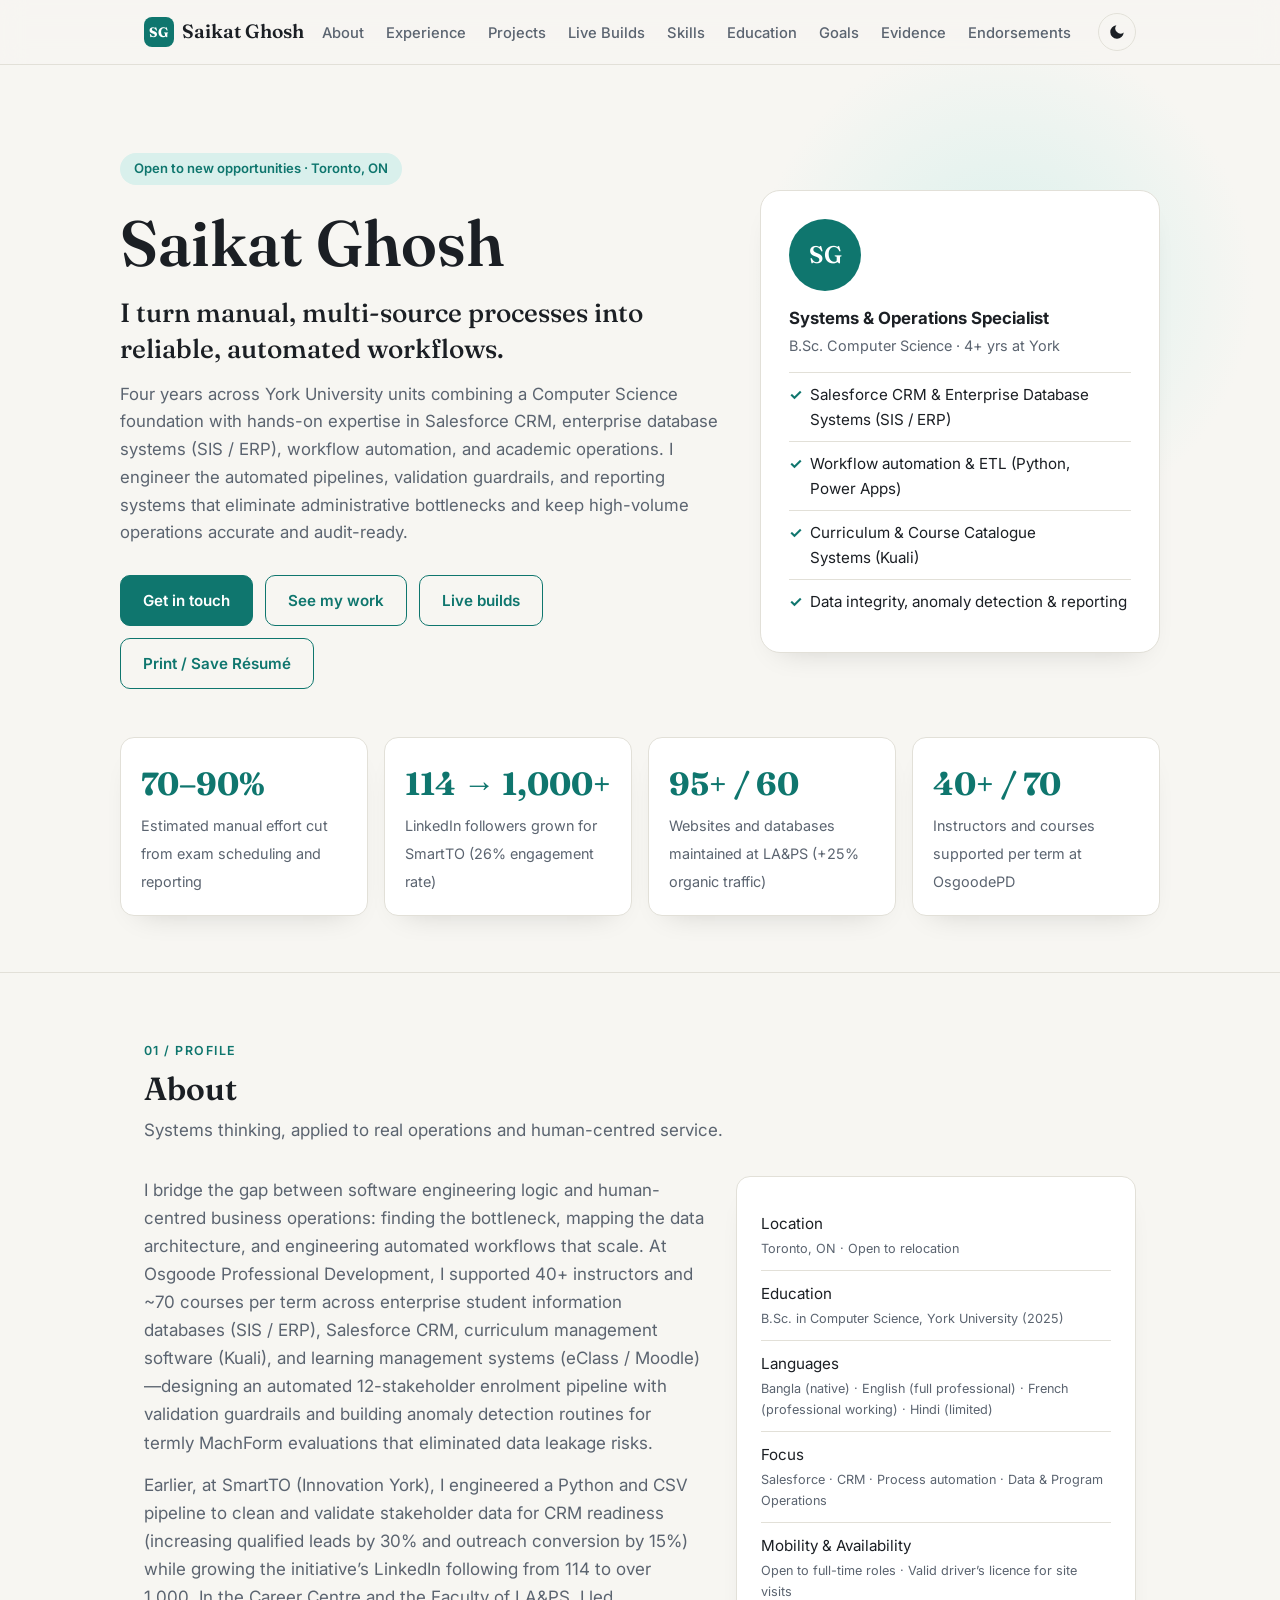
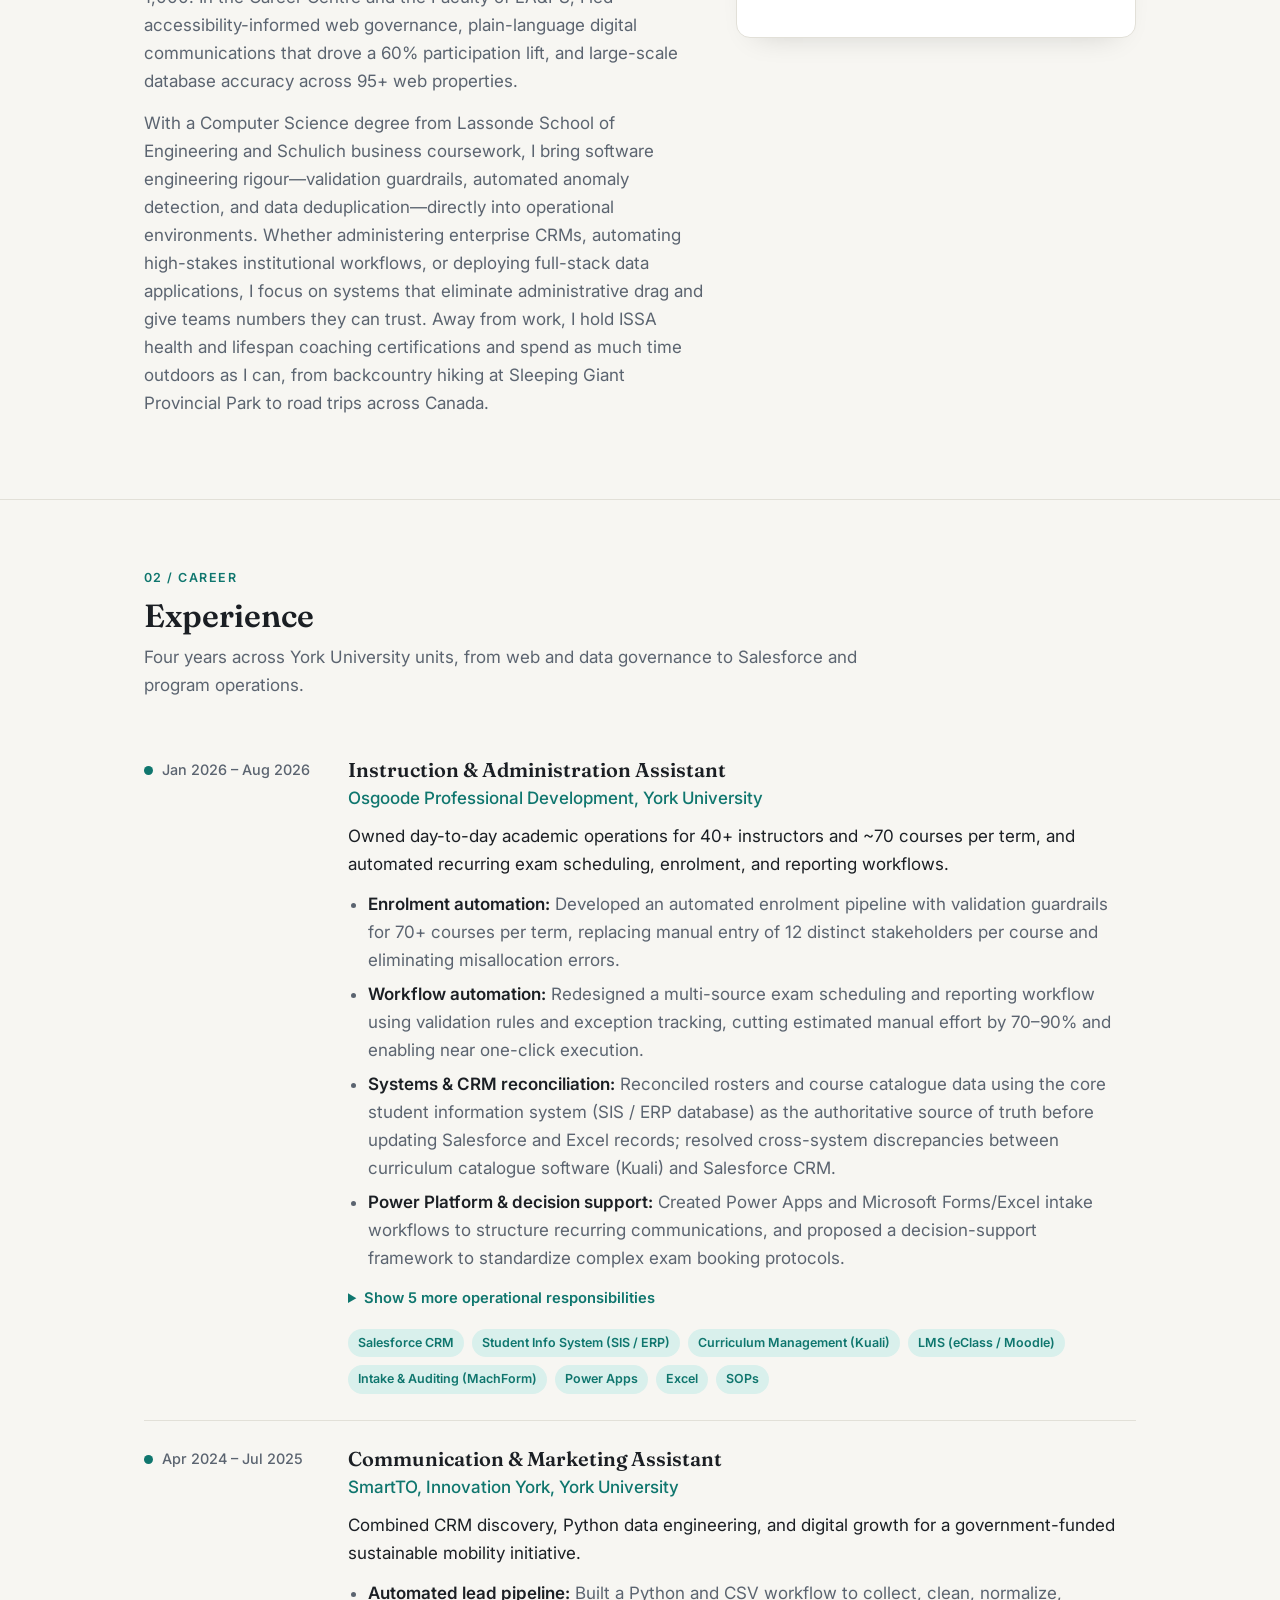
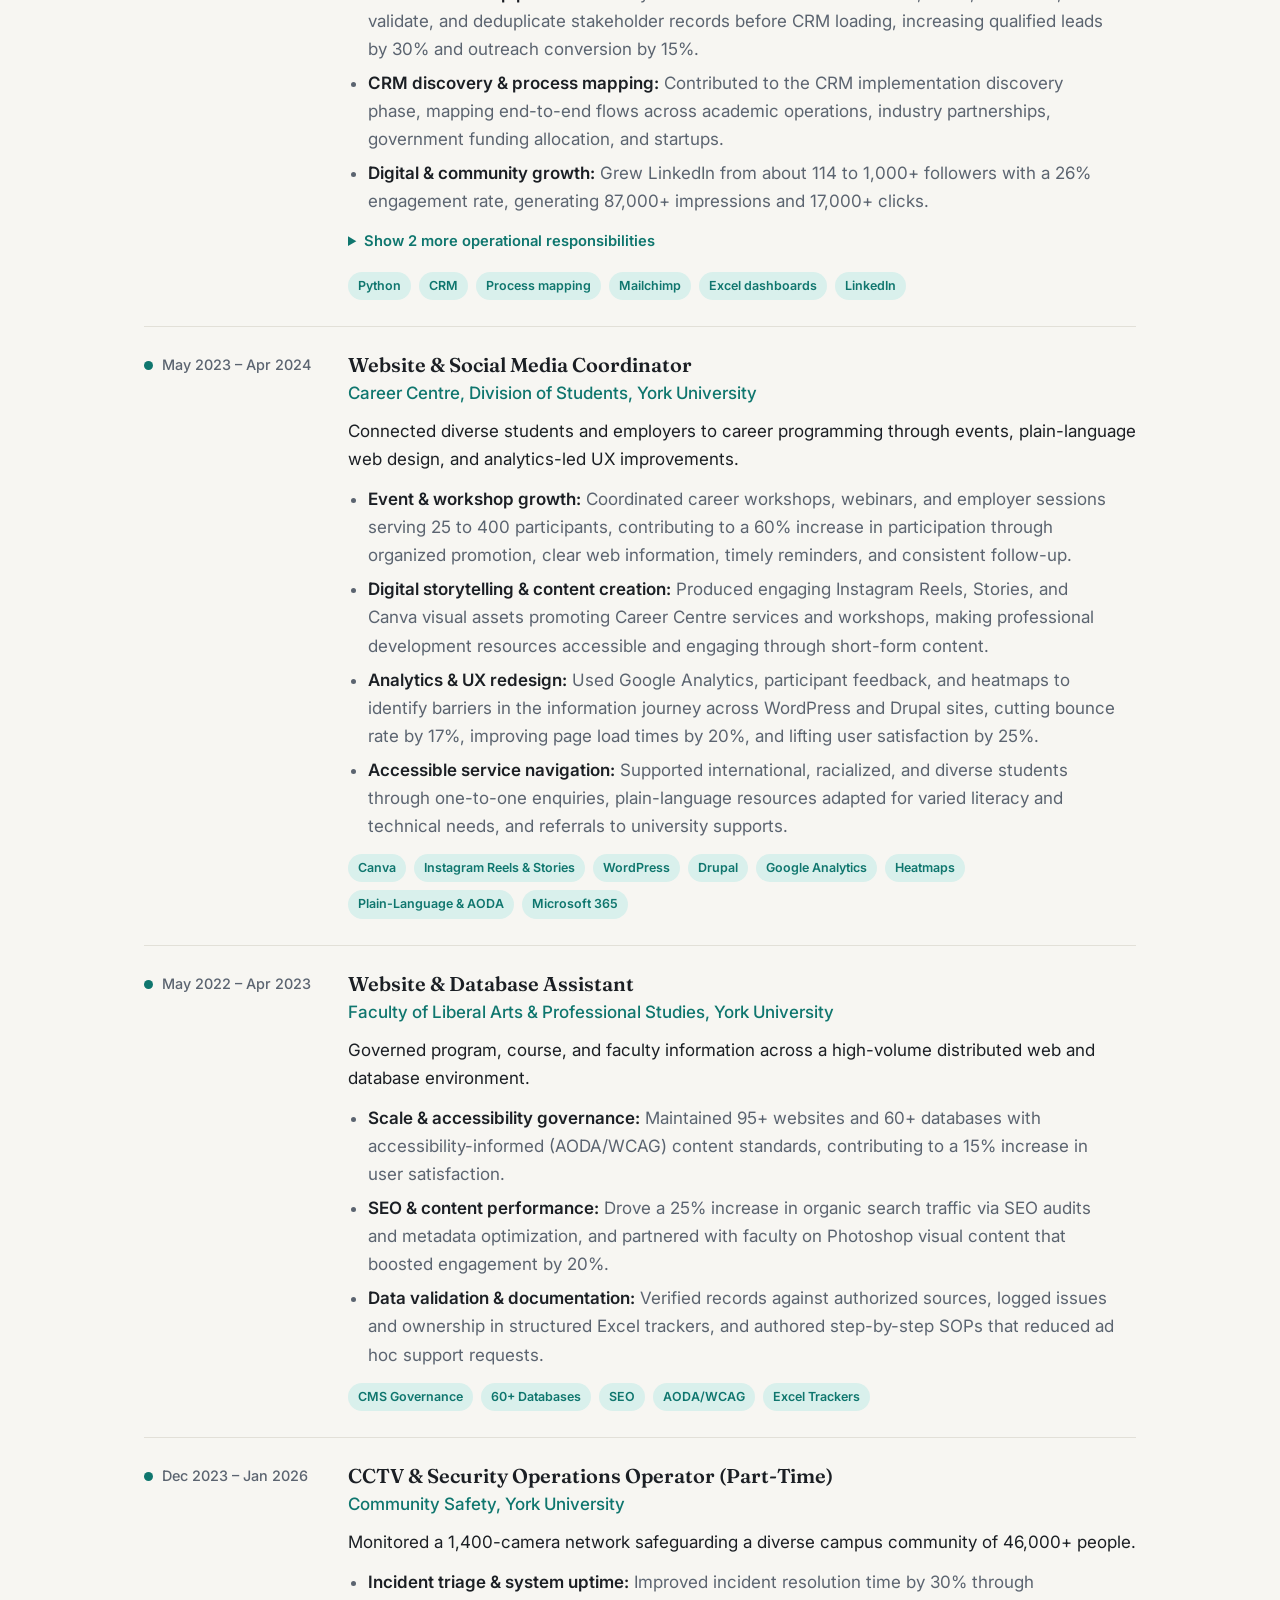
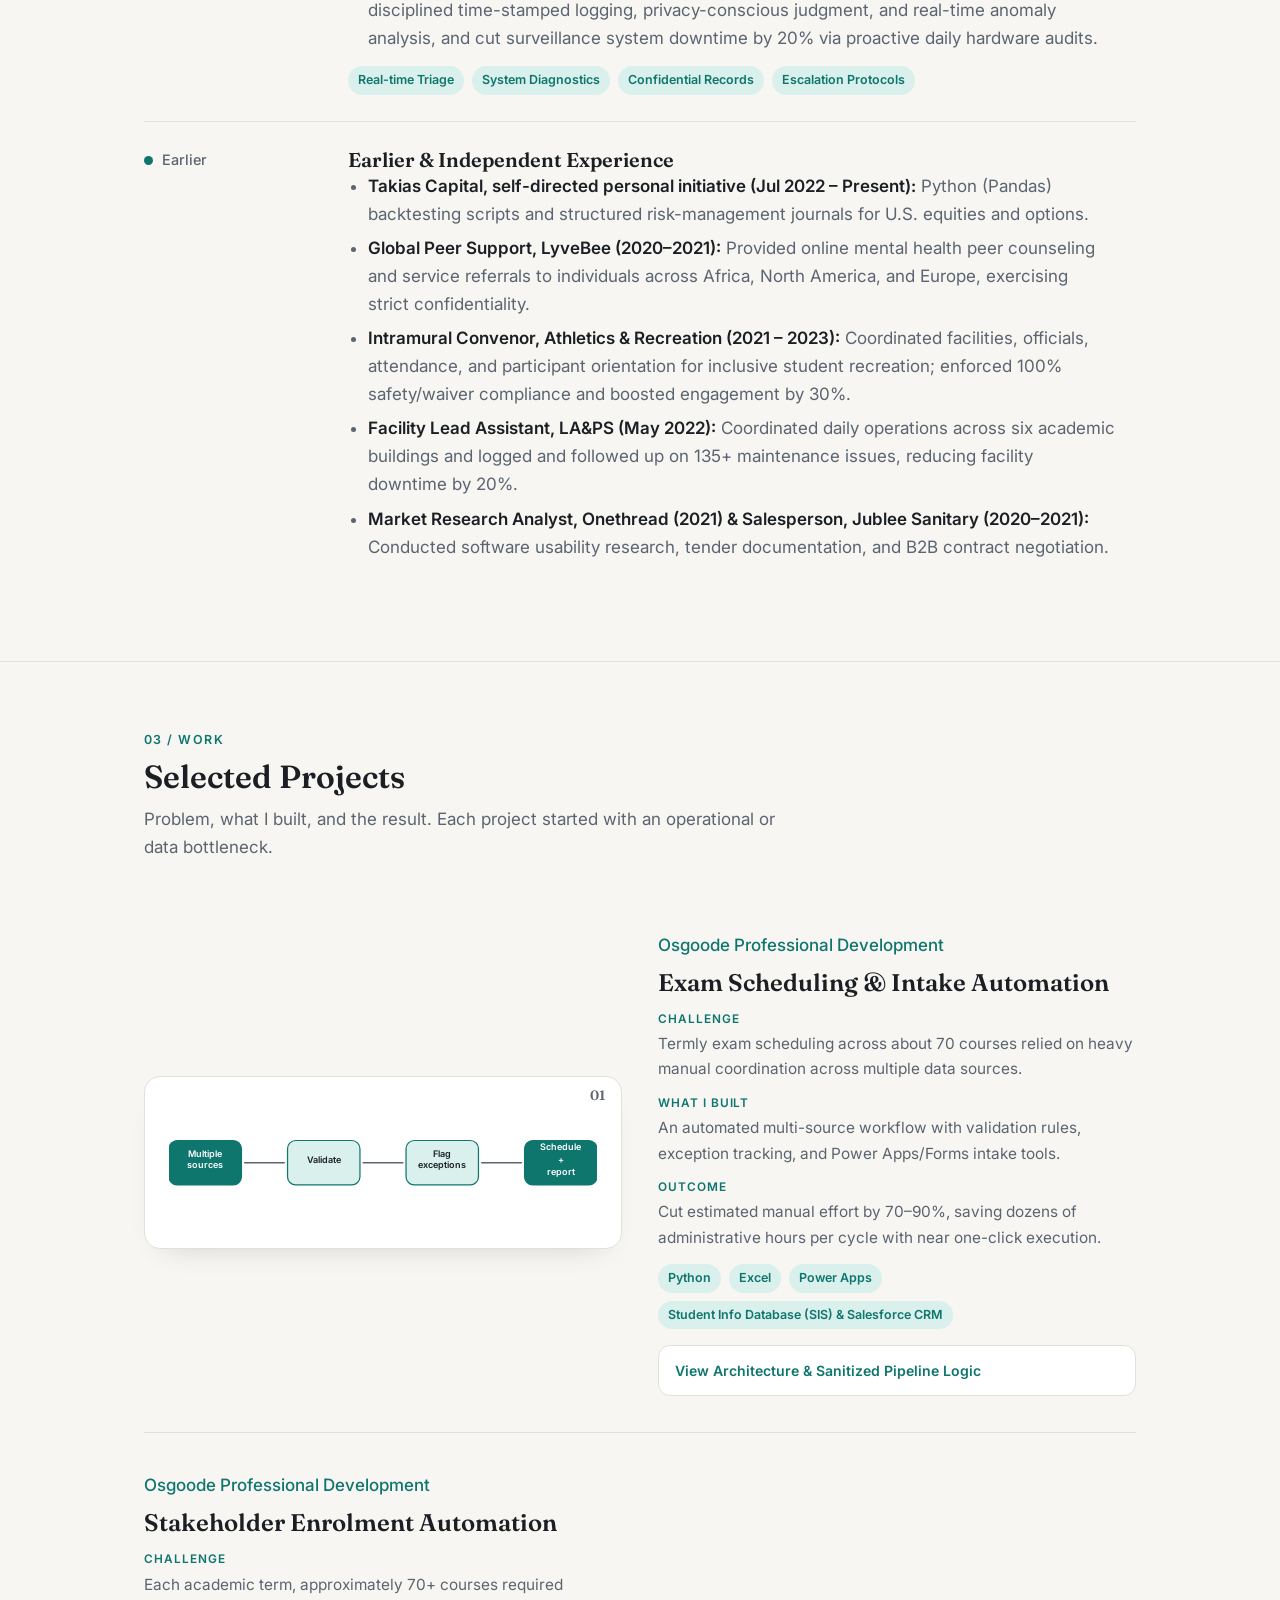
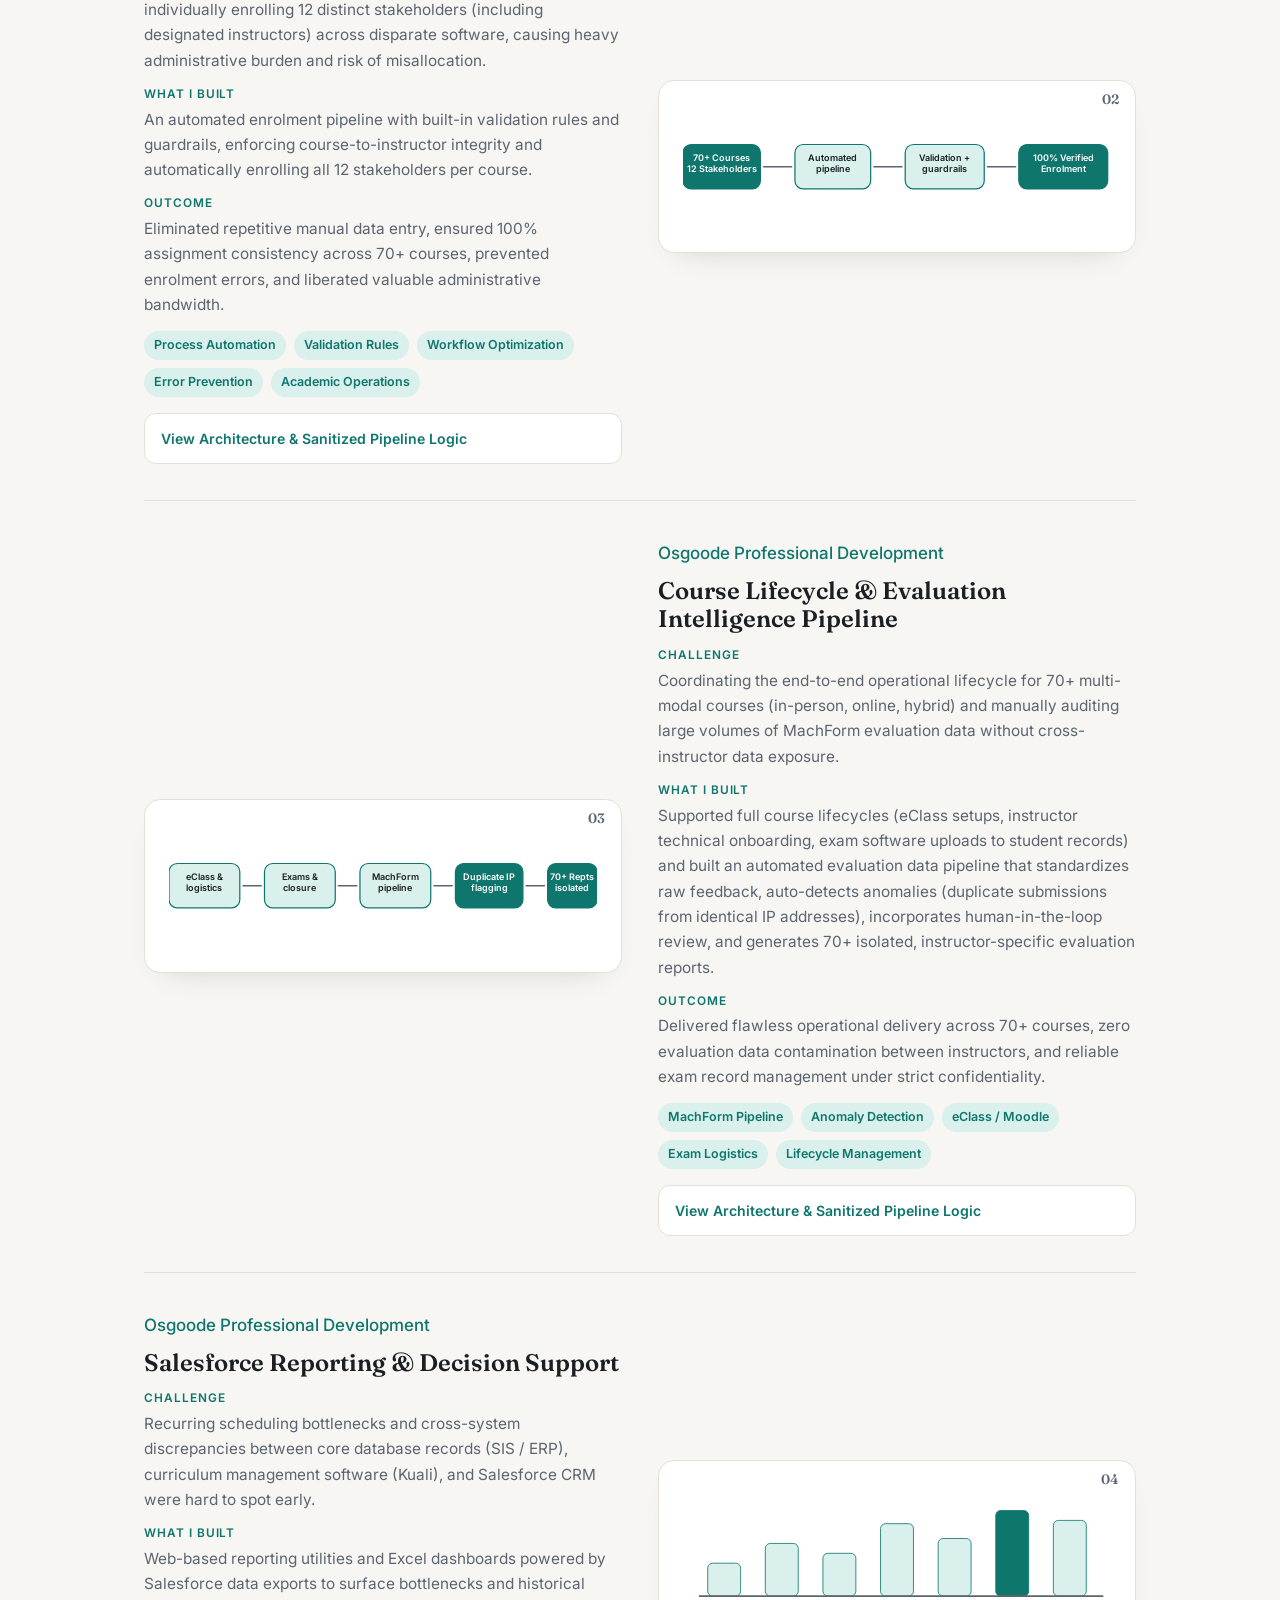
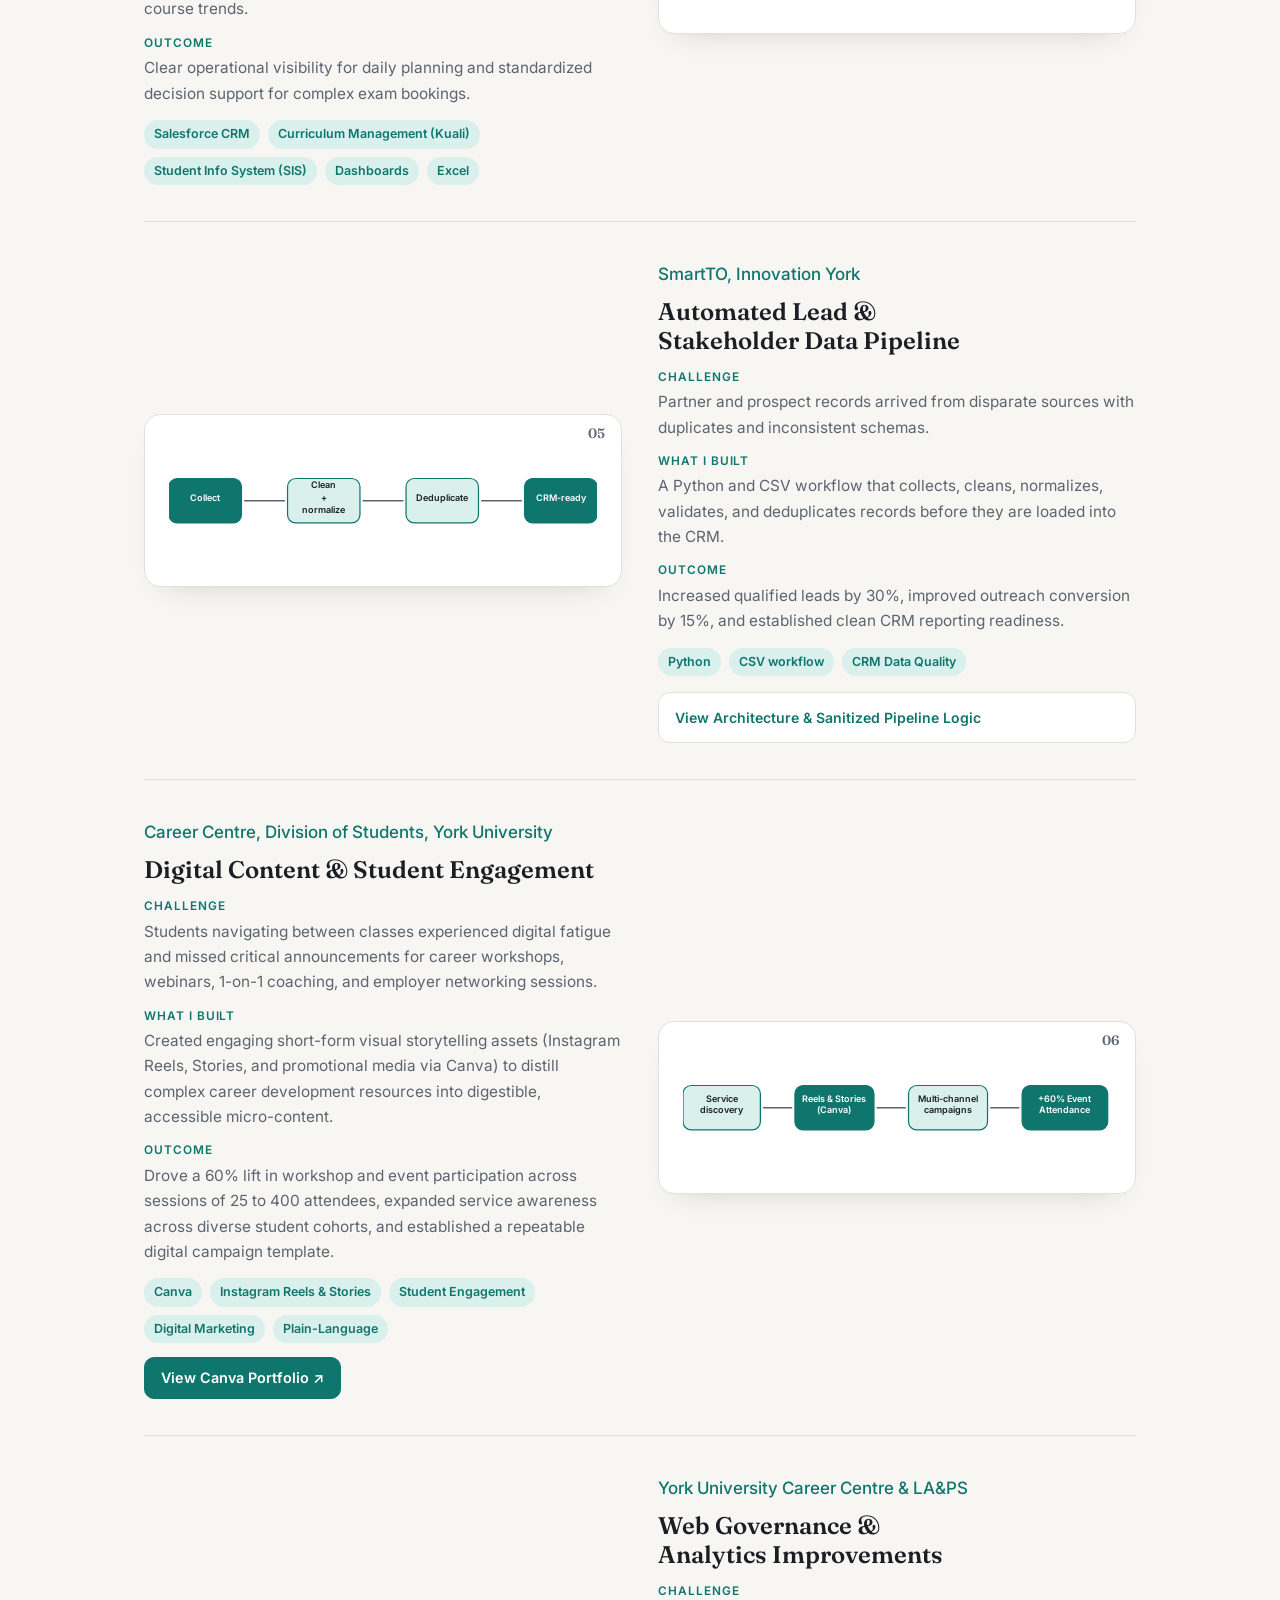
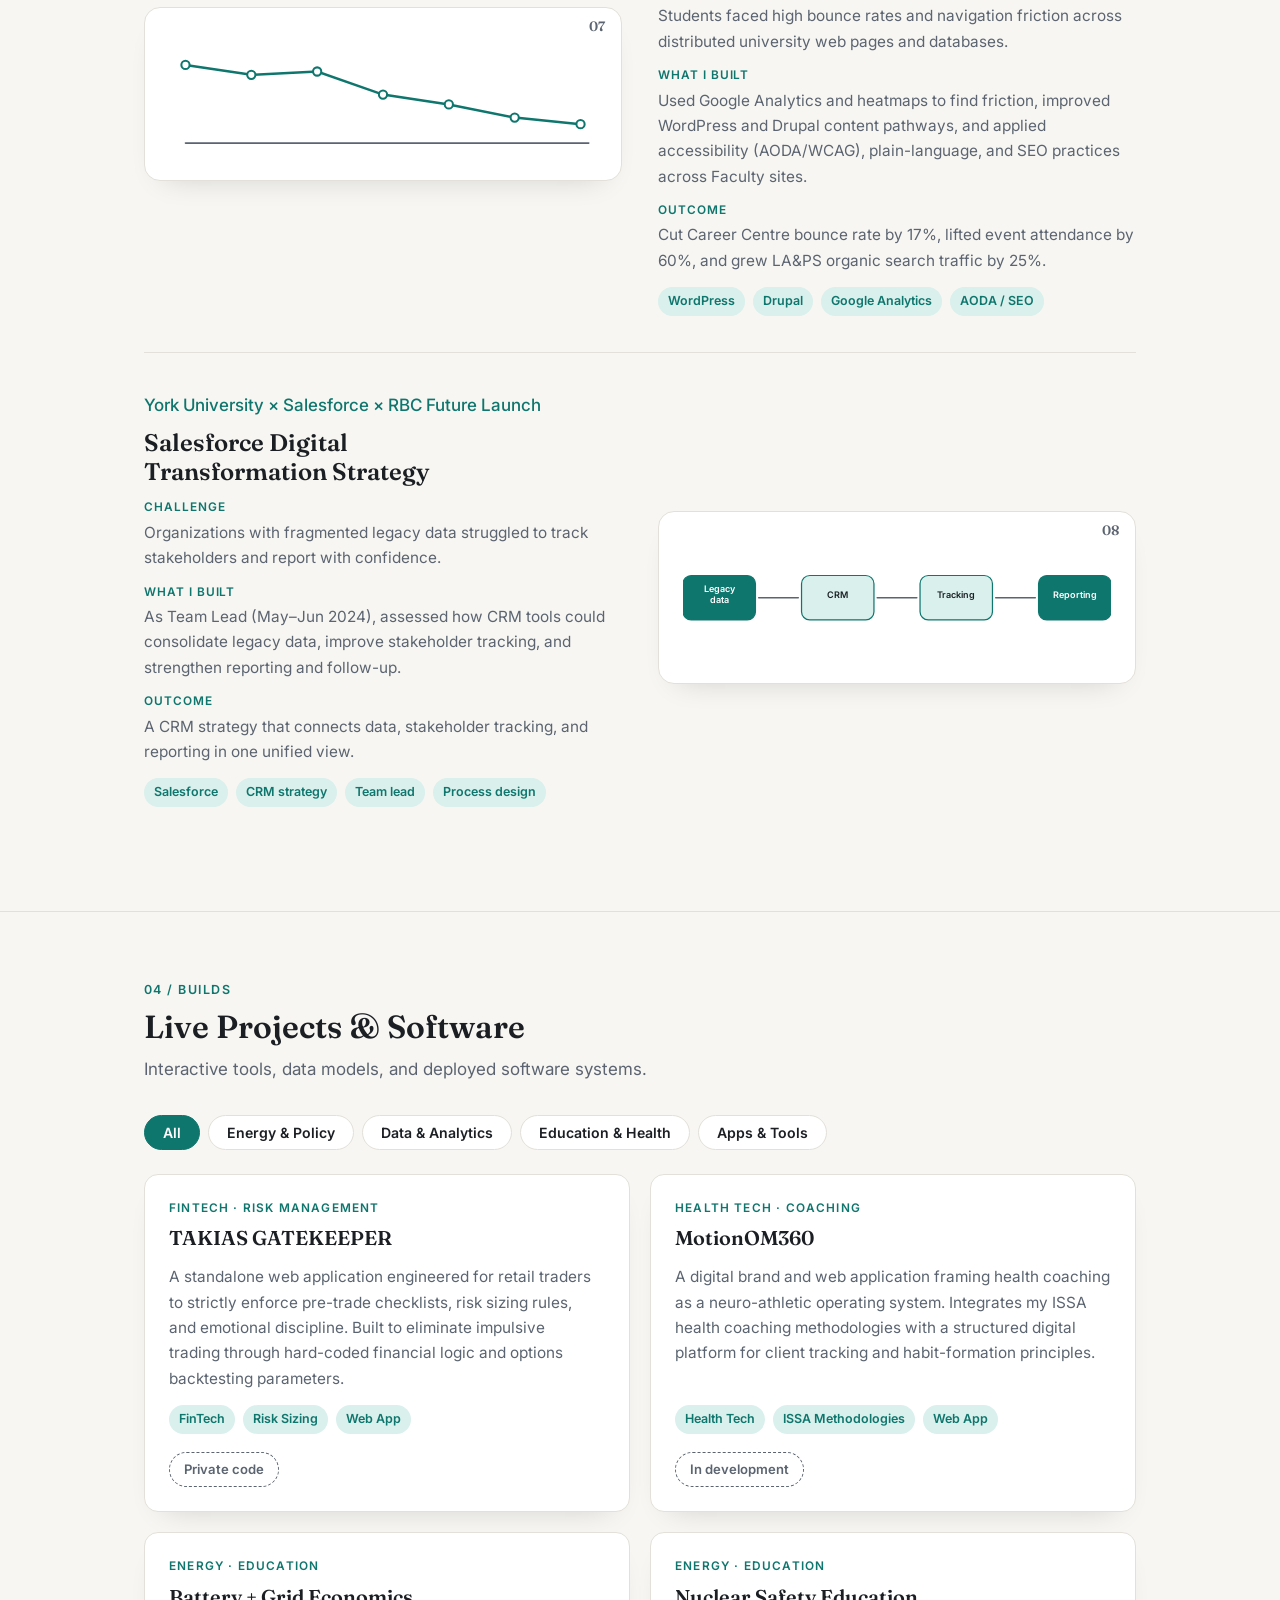
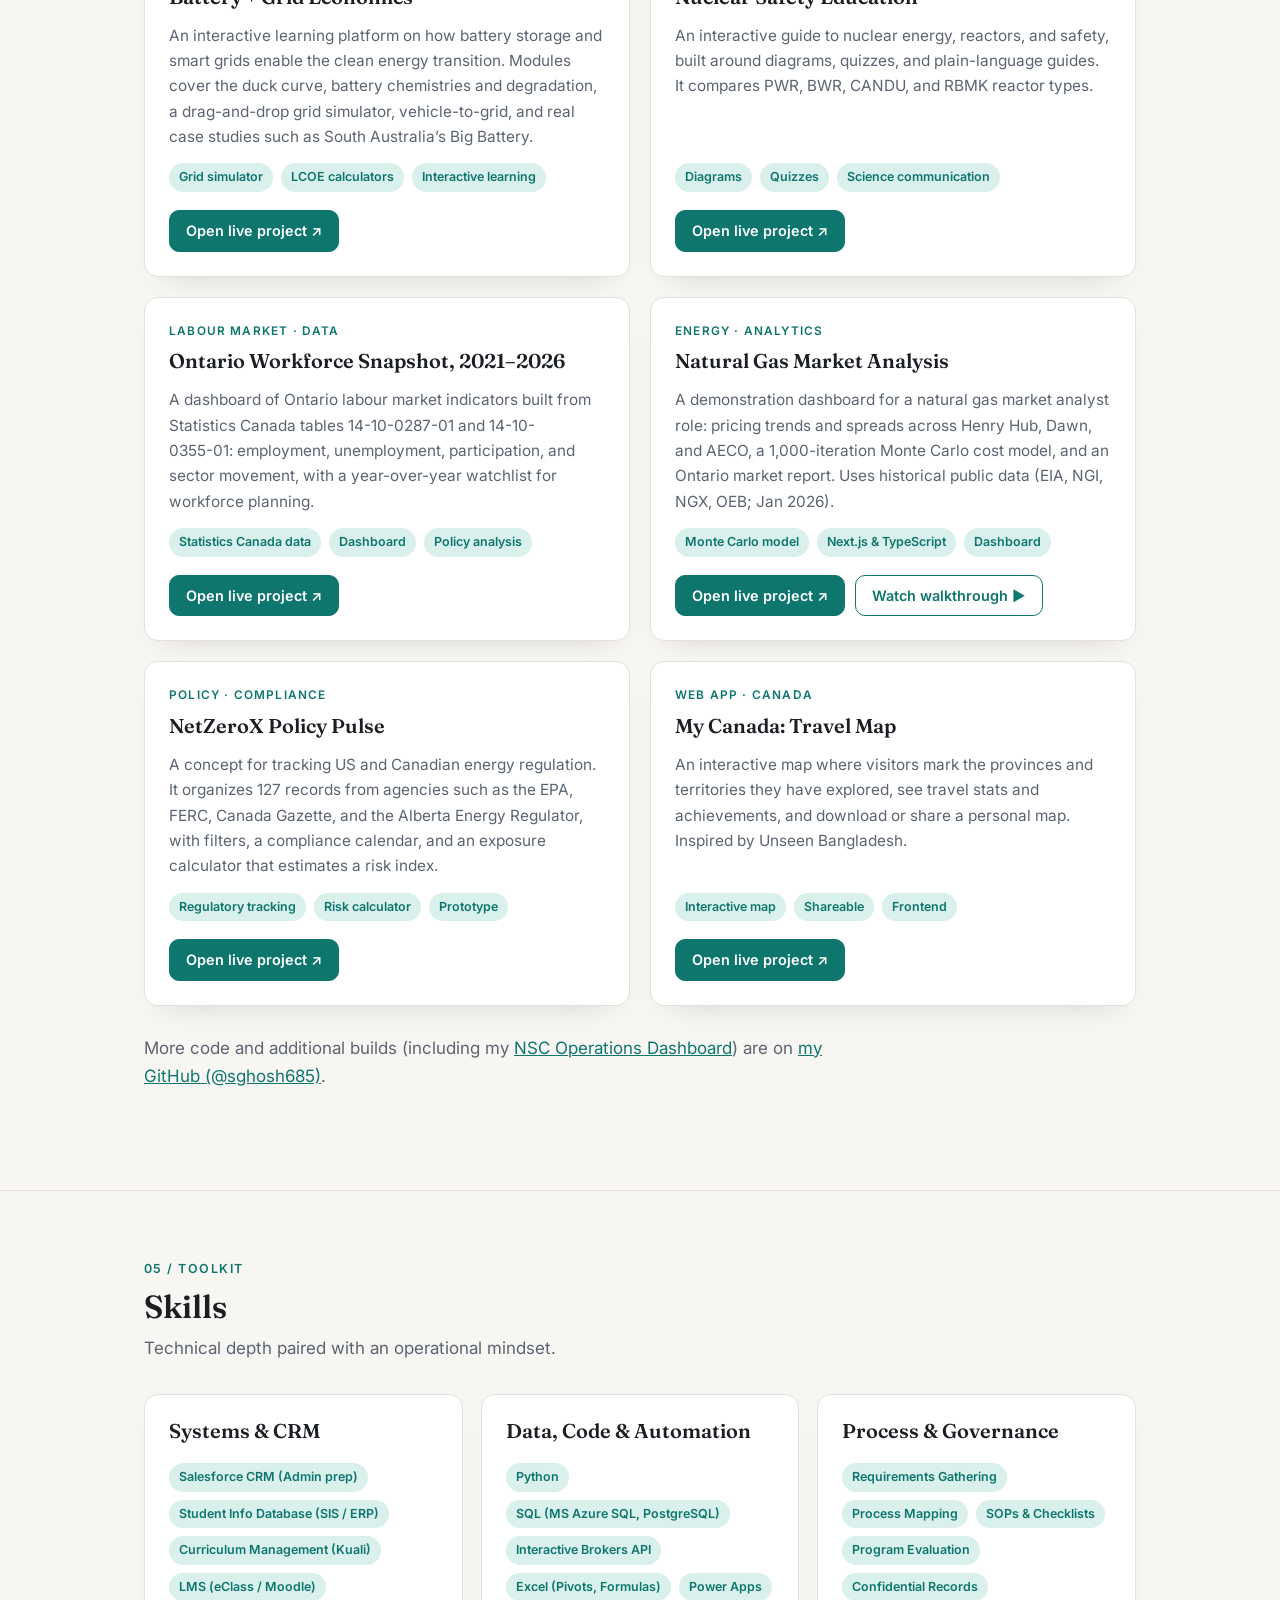
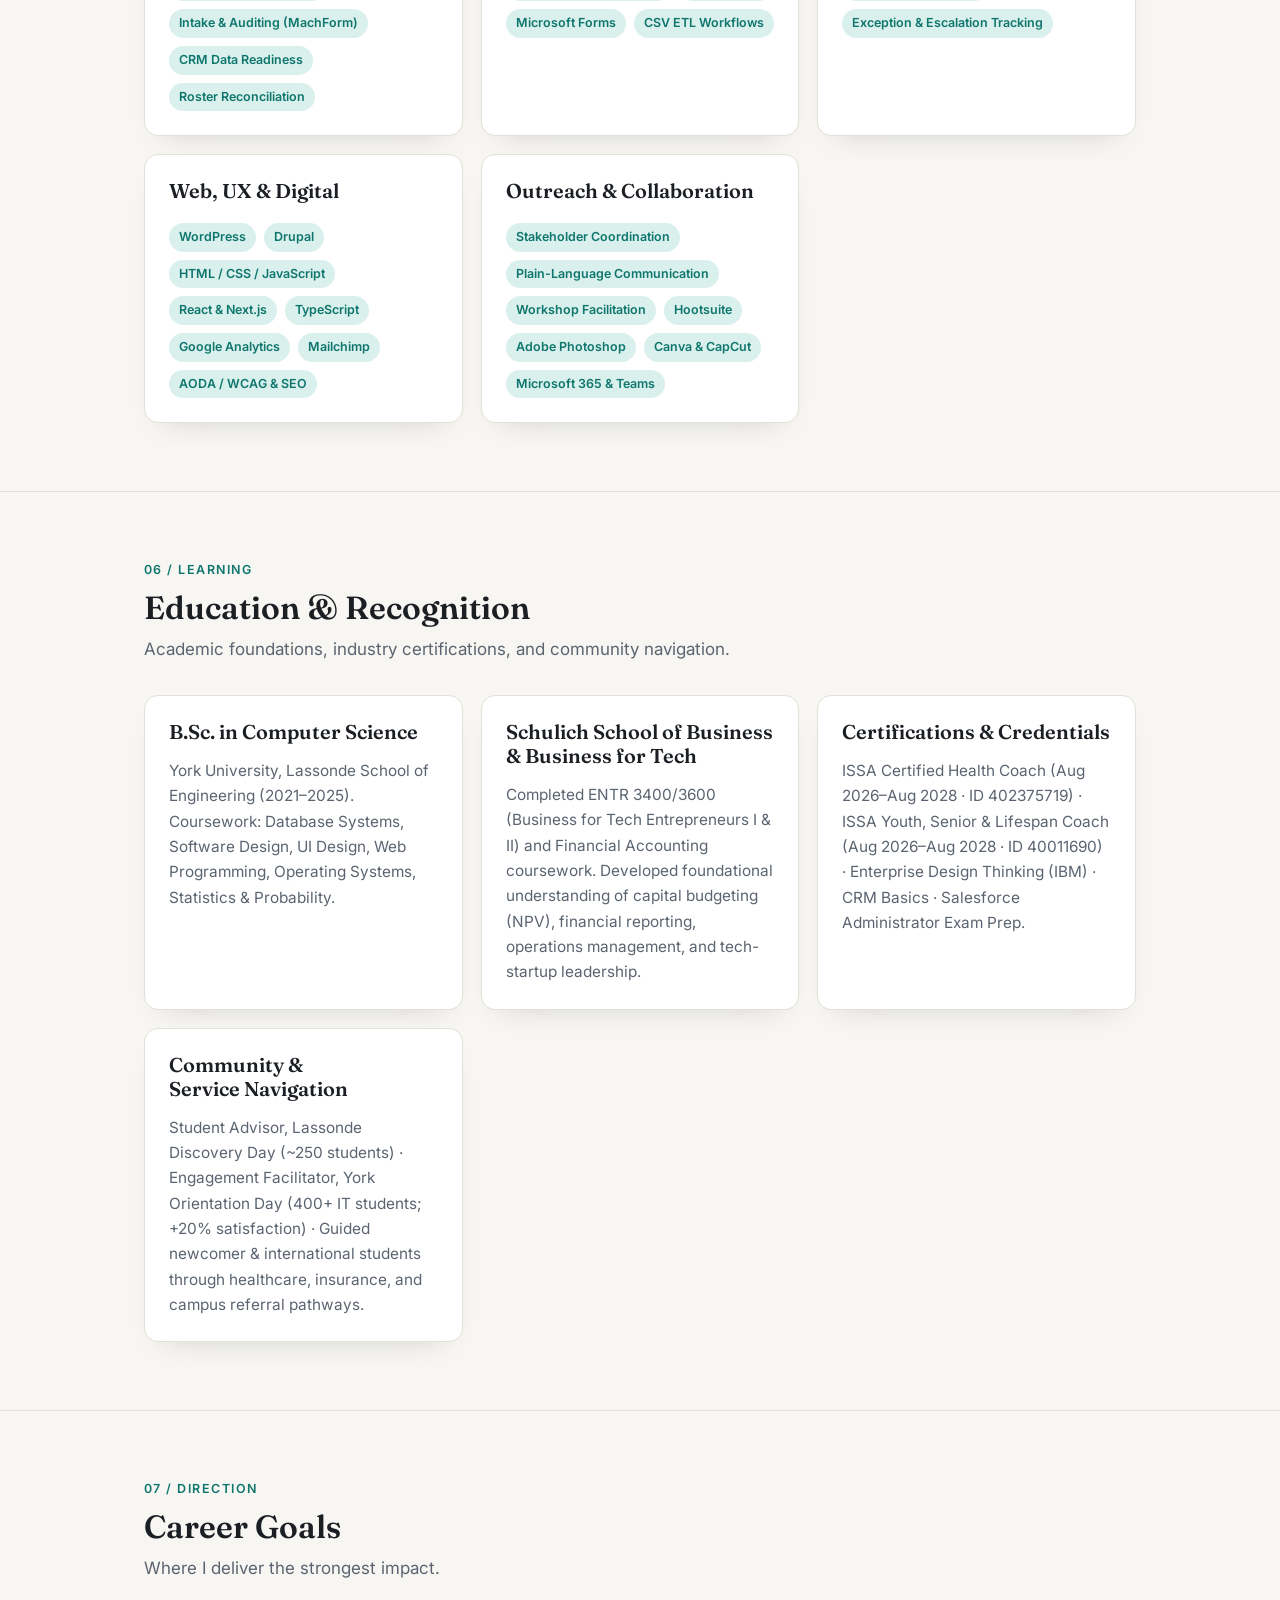
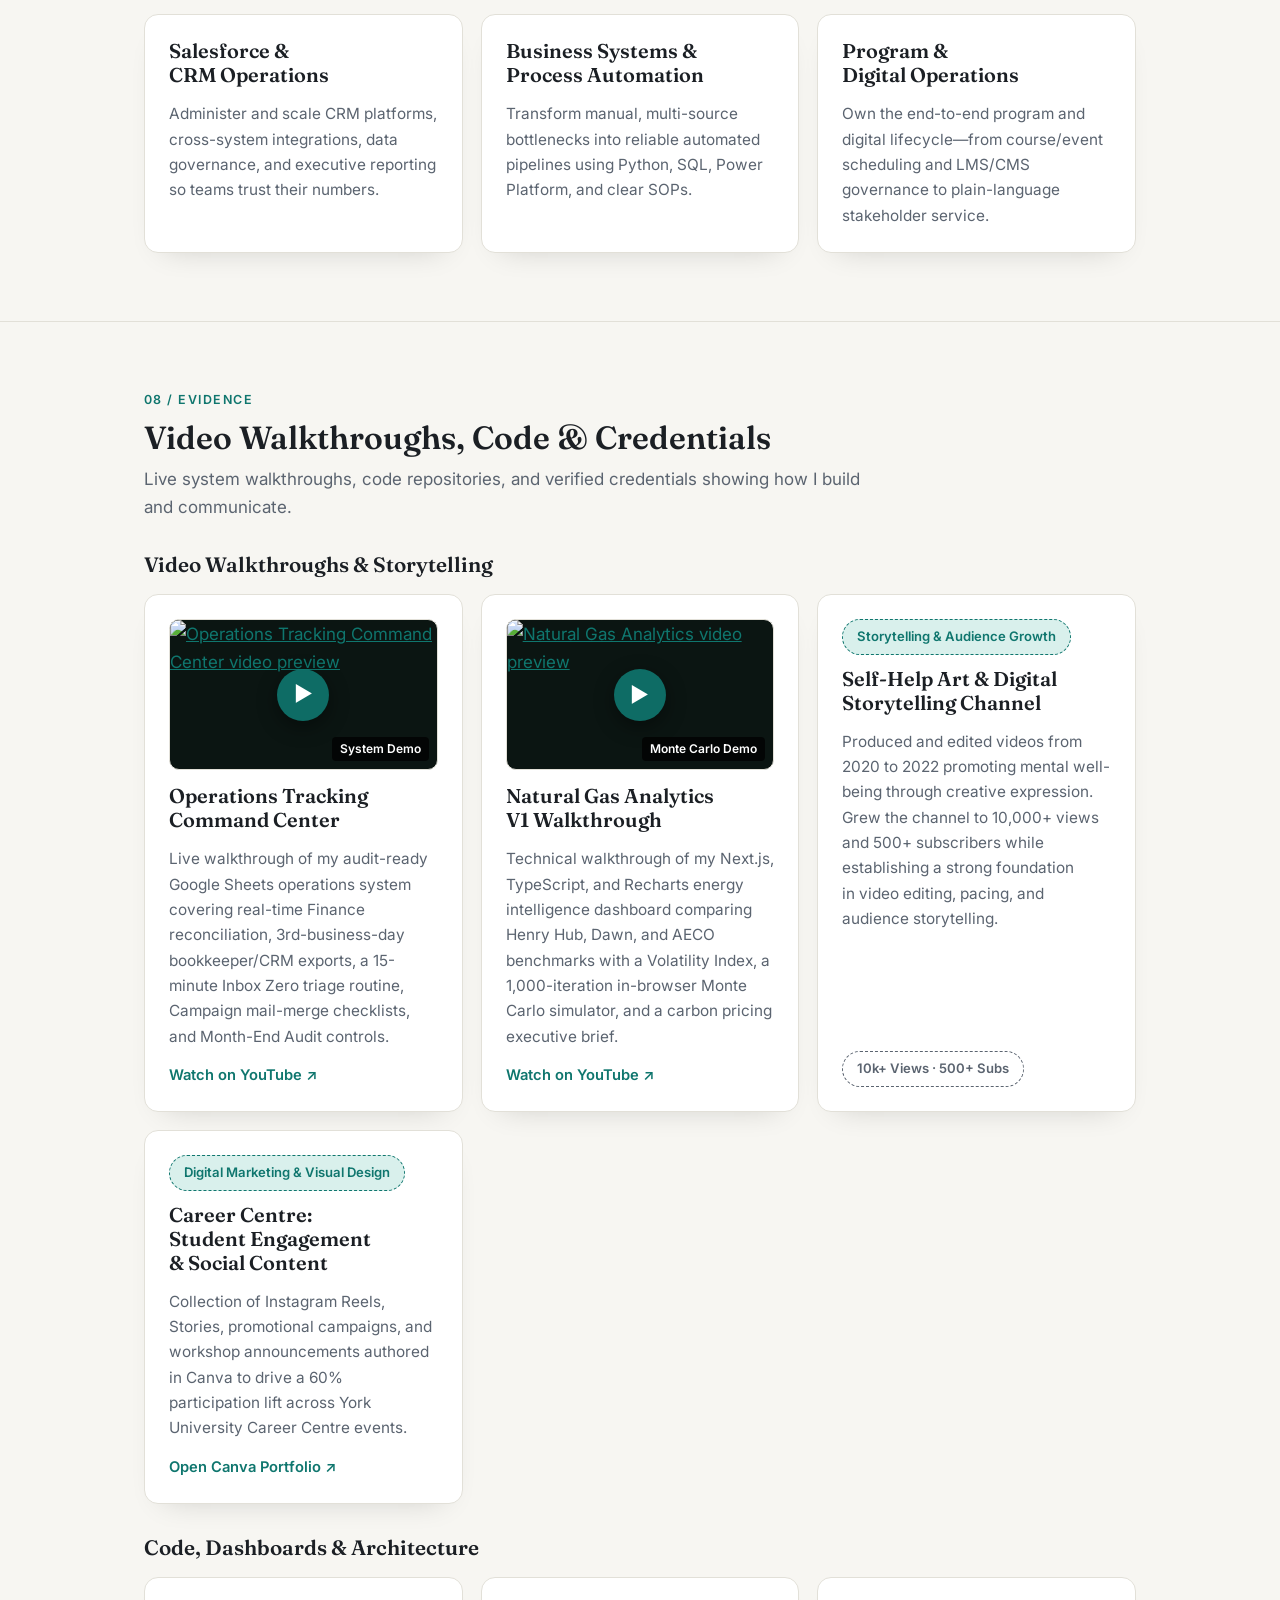
==== commit e00468fe: "feat(projects): add FIPPA-sanitized architecture drawers to Project 01 and Project 05 + add 2-page c" ====
--- a/index.html
+++ b/index.html
@@ -40,7 +40,7 @@
   <link href="https://fonts.googleapis.com/css2?family=Fraunces:opsz,wght@9..144,500;600;700&family=Inter:wght@400;500;600;700&display=swap" rel="stylesheet">
 
   <!-- Stylesheet -->
-  <link rel="stylesheet" href="css/style.css?v=1.6">
+  <link rel="stylesheet" href="css/style.css?v=1.7">
 
   <!-- FOUC Prevention for Theme -->
   <script>
@@ -409,6 +409,39 @@
               <span class="chip">Power Apps</span>
               <span class="chip">Student Info Database (SIS) &amp; Salesforce CRM</span>
             </div>
+            <details class="proj-case-study">
+              <summary>View Architecture &amp; Sanitized Pipeline Logic</summary>
+              <div class="cs-body">
+                <span class="cs-badge">Sanitized Multi-Source Engine &bull; Conflict Matrix Architecture</span>
+                <p>To eliminate 70–90% of manual coordination overhead across ~70 courses per term, I architected an automated multi-source intake and scheduling engine:</p>
+                <div class="cs-flow">
+                  <div class="cs-step">
+                    <strong>Stage 1: Multi-Source Ingestion</strong>
+                    Federates exam parameters from Core SIS (student rosters), Salesforce CRM (course status), Kuali (syllabus format), and Power Apps/Forms (instructor requests).
+                  </div>
+                  <div class="cs-step">
+                    <strong>Stage 2: Conflict &amp; Constraint Matrix</strong>
+                    Validates room capacity thresholds, instructor availability windows, and student accessibility accommodation requirements (extra time / private proctoring).
+                  </div>
+                  <div class="cs-step">
+                    <strong>Stage 3: Exception Quarantine</strong>
+                    Isolates cross-listed multi-section courses and deferred exam petitions into an administrative human-in-the-loop review queue.
+                  </div>
+                  <div class="cs-step">
+                    <strong>Stage 4: Automated Schedule Dispatch</strong>
+                    Generates conflict-free timetable exports, automated calendar bookings (25Live), and standardized instructor packets with near one-click execution.
+                  </div>
+                </div>
+                <div class="cs-spec">
+                  // SANITIZED AUDIT &amp; TRANSACTION LOG<br>
+                  &gt; STATUS: SCHEDULING_ENGINE_COMPLETE<br>
+                  &gt; DATA_SOURCES: SIS (Core DB) &bull; Salesforce CRM &bull; Kuali (Curriculum) &bull; Power Apps Intake<br>
+                  &gt; SCOPE: ~70 Academic Courses Reconciled &bull; 40+ Instructors Verified<br>
+                  &gt; CONFLICT_DETECTION: 0 Time-Block or Room-Capacity Overlaps<br>
+                  &gt; OPERATIONAL_IMPACT: 70–90% Reduction in Administrative Hours per Cycle
+                </div>
+              </div>
+            </details>
           </div>
         </article>
 
@@ -638,6 +671,38 @@
               <span class="chip">CSV workflow</span>
               <span class="chip">CRM Data Quality</span>
             </div>
+            <details class="proj-case-study">
+              <summary>View Architecture &amp; Sanitized Pipeline Logic</summary>
+              <div class="cs-body">
+                <span class="cs-badge">Sanitized Python ETL Pipeline &bull; Data Quality &amp; Deduplication</span>
+                <p>To prepare heterogeneous stakeholder lists from events, webinars, and partner forms for clean CRM ingestion, I built an automated Python ETL pipeline:</p>
+                <div class="cs-flow">
+                  <div class="cs-step">
+                    <strong>Stage 1: Schema Ingestion &amp; Parsing</strong>
+                    Batches multi-source CSV and spreadsheet exports into a unified Pandas DataFrame with strict column typing and header alignment.
+                  </div>
+                  <div class="cs-step">
+                    <strong>Stage 2: Regex Normalization</strong>
+                    Sanitizes phone numbers to E.164 standard, validates RFC 5322 email syntax, and canonicalizes corporate domains (stripping prefixes and subdomains).
+                  </div>
+                  <div class="cs-step">
+                    <strong>Stage 3: Fuzzy Deduplication</strong>
+                    Applies string distance and domain-matching algorithms to merge fragmented contact histories into a single authoritative master record.
+                  </div>
+                  <div class="cs-step">
+                    <strong>Stage 4: CRM Staging &amp; Quality Audit</strong>
+                    Outputs clean, verified CSV batches with data quality confidence scores ready for automated Salesforce/HubSpot loading.
+                  </div>
+                </div>
+                <div class="cs-spec">
+                  // SANITIZED ETL AUDIT LOG<br>
+                  &gt; STATUS: DATA_PIPELINE_COMPLETE<br>
+                  &gt; INGESTION: Multi-Source Spreadsheets (Webinars, Events, Partner Inquiries)<br>
+                  &gt; DEDUPLICATION_AUDIT: Redundant Records Identified &amp; Merged into Golden Profiles<br>
+                  &gt; PIPELINE_PERFORMANCE: +30% Qualified Lead Volume &bull; +15% Outreach Conversion Lift
+                </div>
+              </div>
+            </details>
           </div>
         </article>
 
@@ -1163,9 +1228,6 @@
         <p class="sub">Authentic feedback from management, supervisors, and colleagues across York University units.</p>
         <div class="slider-controls">
           <span class="slider-hint">Continuous slow drift &bull; Hover or tap any card to pause</span>
-          <div class="slider-btns">
-            <button class="slider-btn" id="sliderToggle" type="button" aria-label="Pause motion">⏸ Pause</button>
-          </div>
         </div>
 
         <div class="endorsements-slider" aria-label="Colleague and supervisor endorsements slider">
@@ -1432,6 +1494,6 @@
   </footer>
 
   <!-- Core Script -->
-  <script src="js/main.js?v=1.5" defer></script>
+  <script src="js/main.js?v=1.6" defer></script>
 </body>
 </html>
--- a/css/style.css
+++ b/css/style.css
@@ -1136,27 +1136,6 @@
   50% { opacity: 1; transform: scale(1.15); }
 }
 
-.slider-btn {
-  background: var(--surface);
-  border: 1px solid var(--line);
-  color: var(--text);
-  padding: 5px 12px;
-  border-radius: 8px;
-  font-size: 0.8rem;
-  font-weight: 500;
-  cursor: pointer;
-  transition: background 0.15s, border-color 0.15s, color 0.15s;
-  display: inline-flex;
-  align-items: center;
-  gap: 6px;
-}
-
-.slider-btn:hover {
-  background: var(--surface-hover);
-  border-color: var(--accent);
-  color: var(--accent);
-}
-
 @keyframes marquee-drift {
   0% {
     transform: translateX(0);
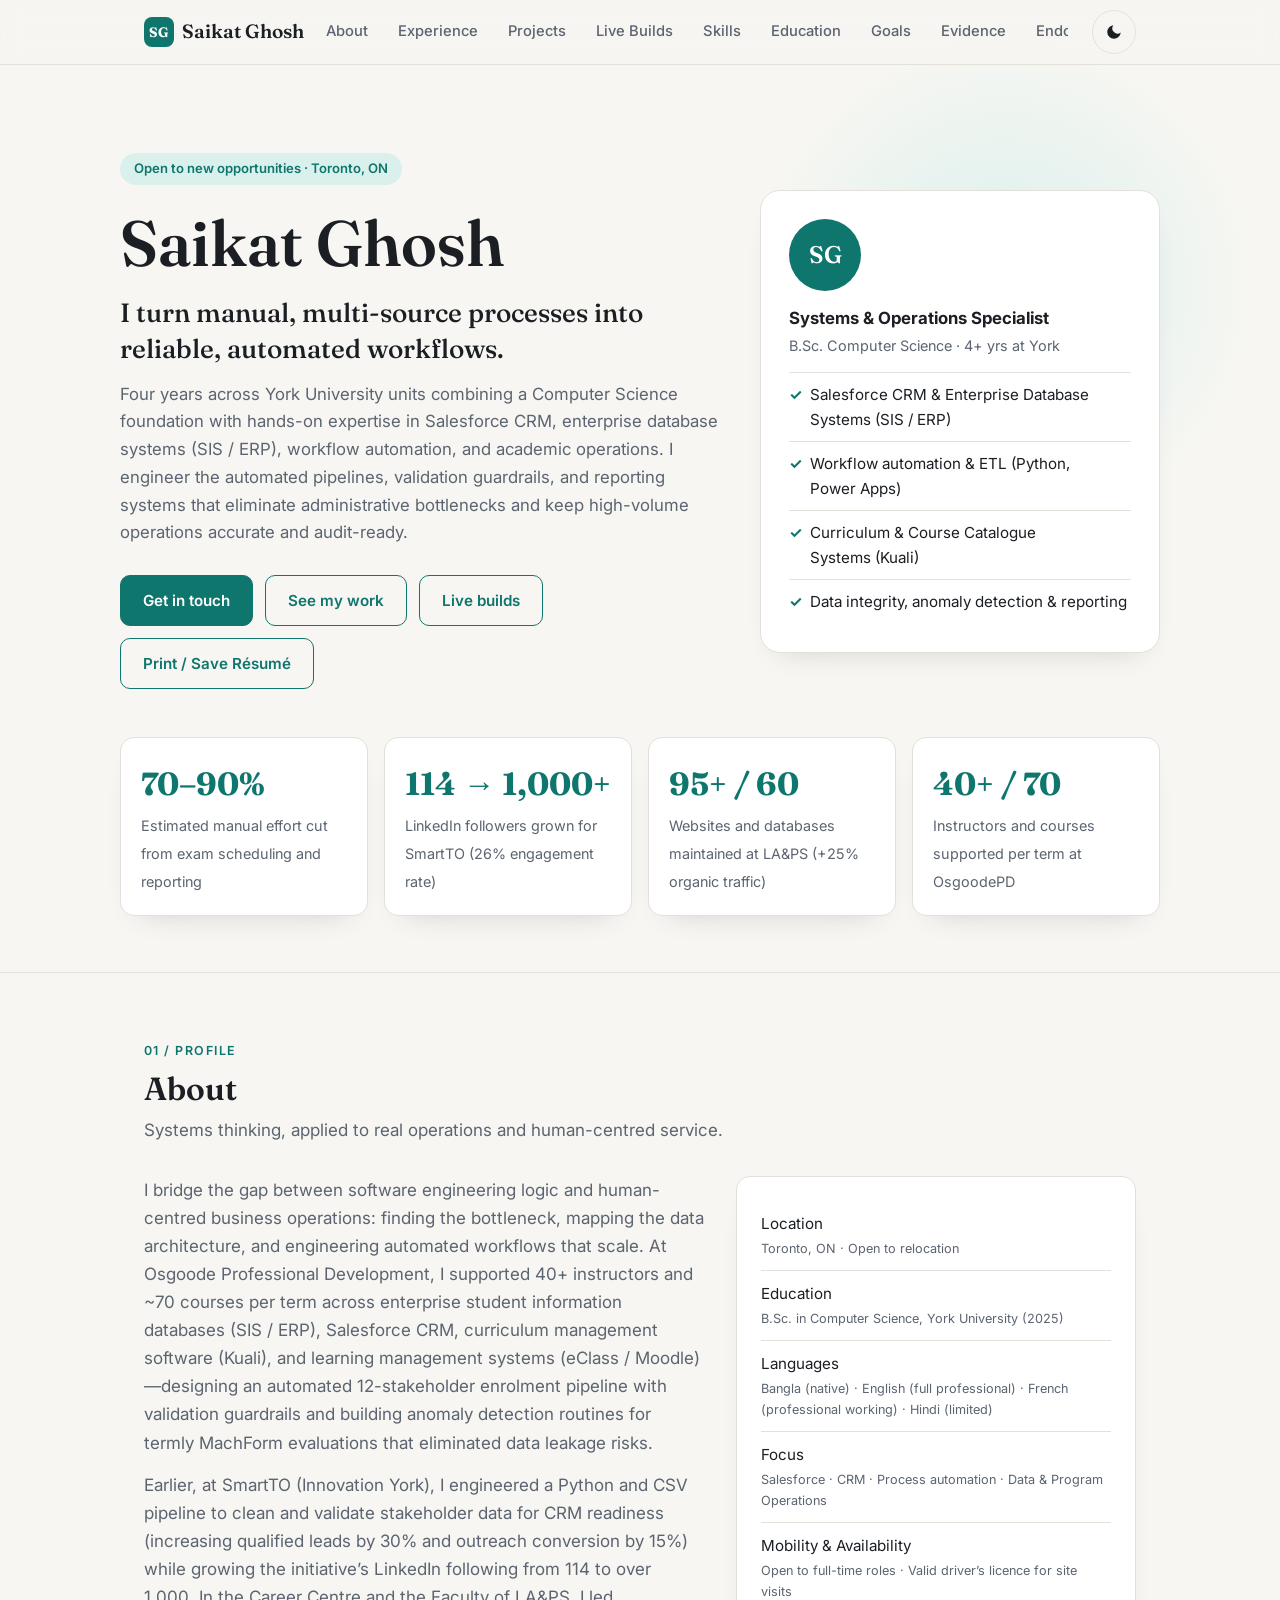
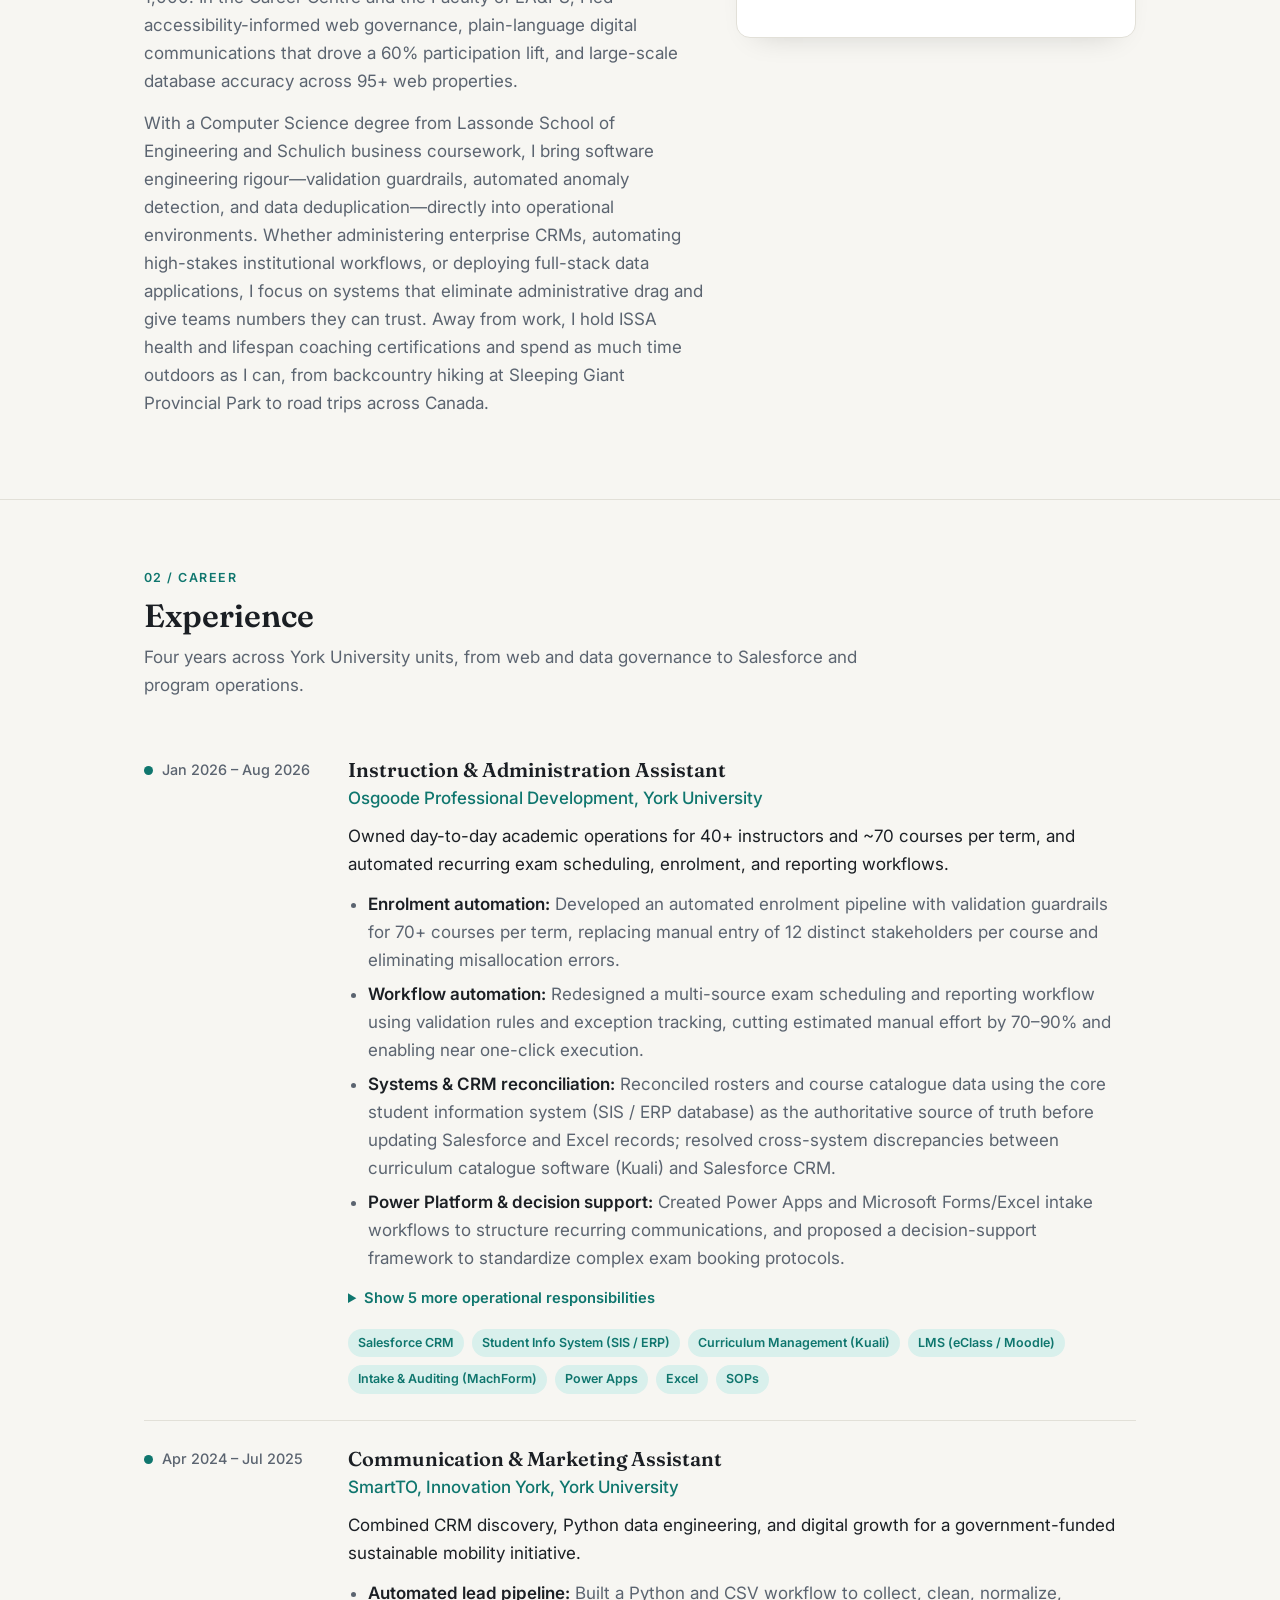
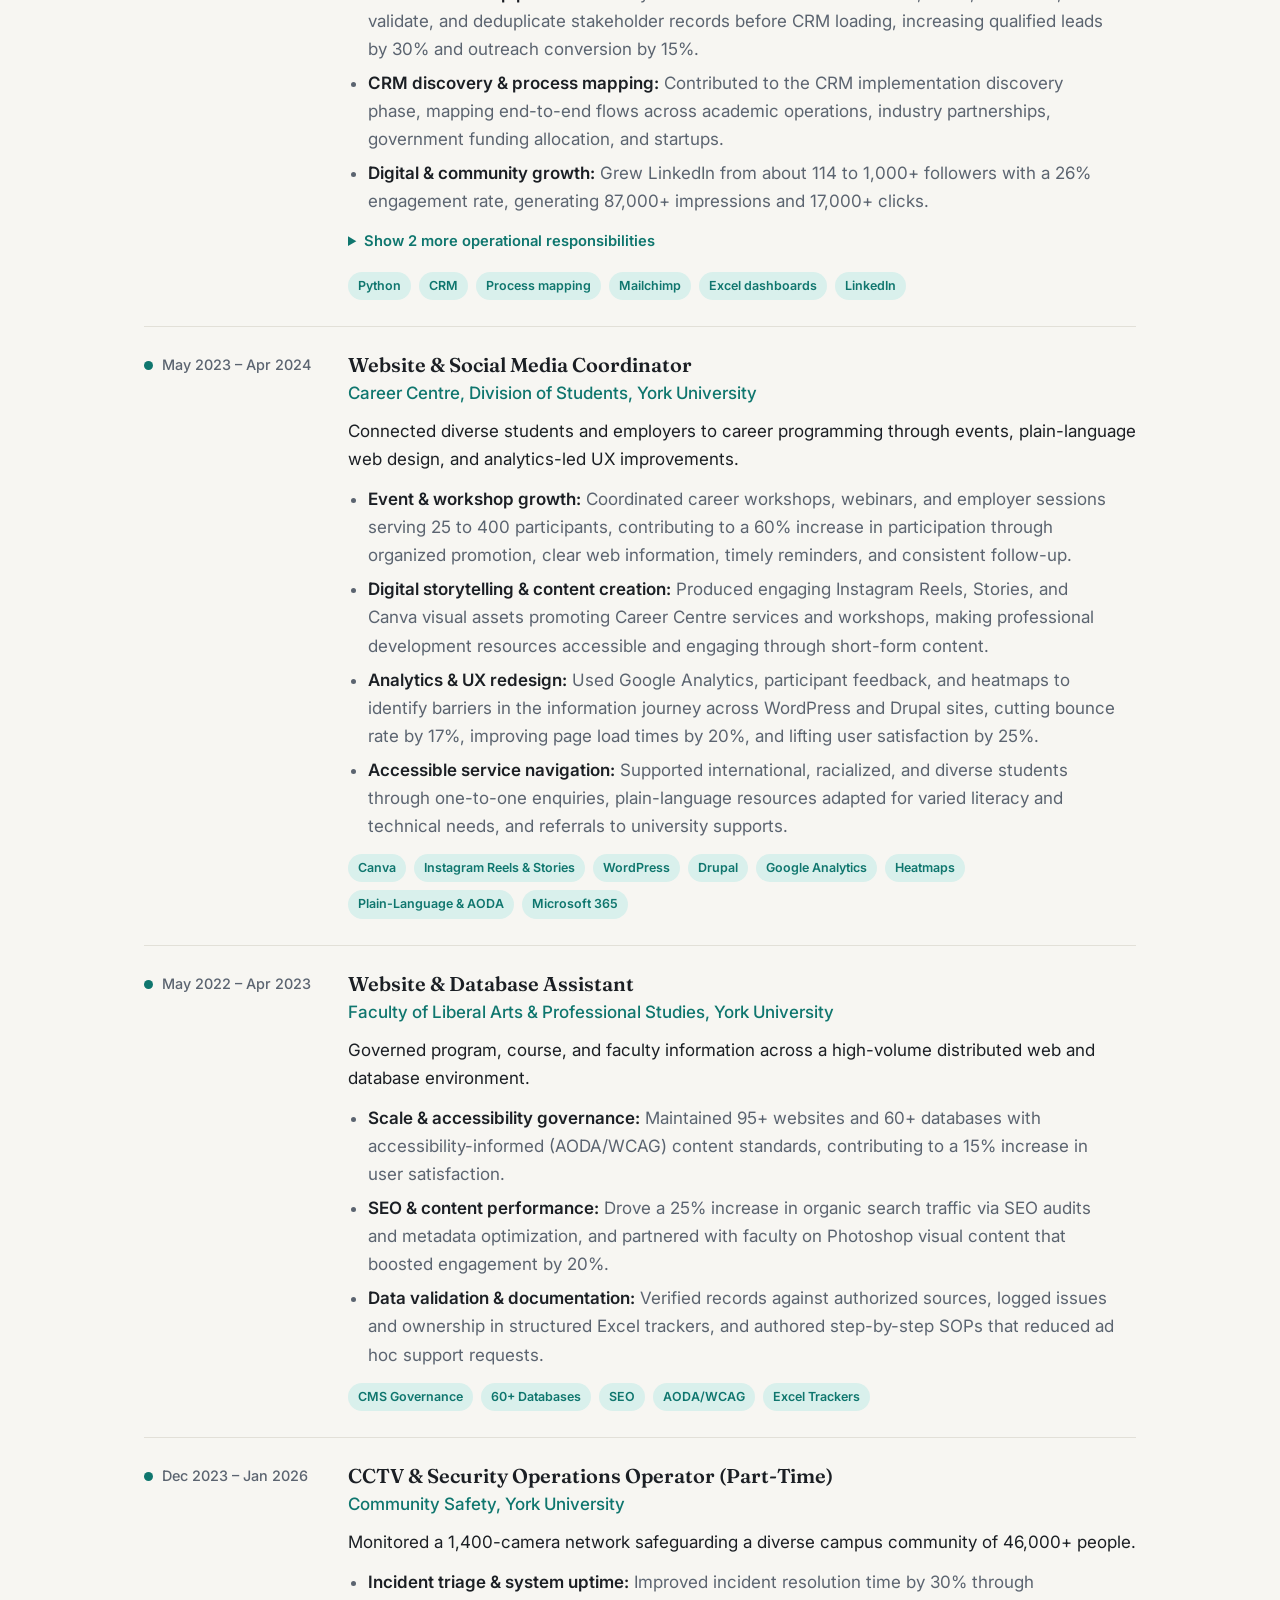
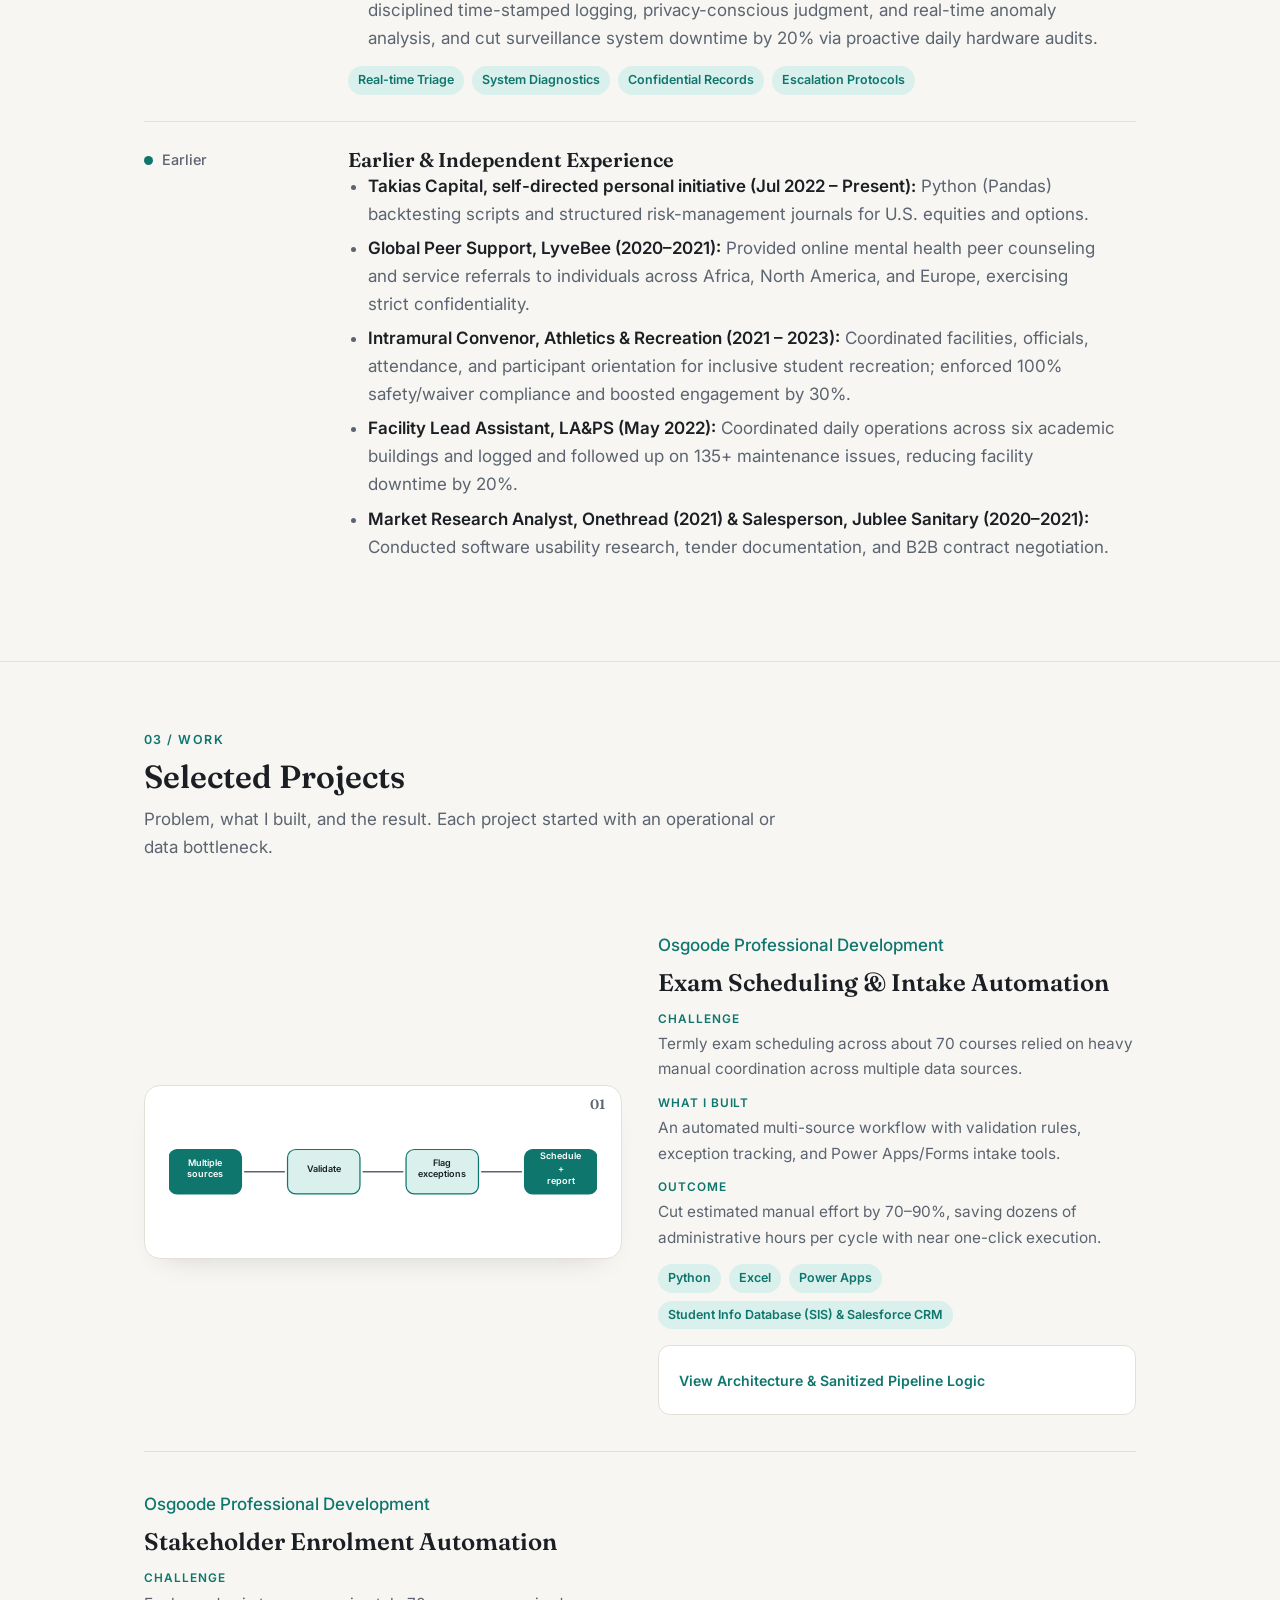
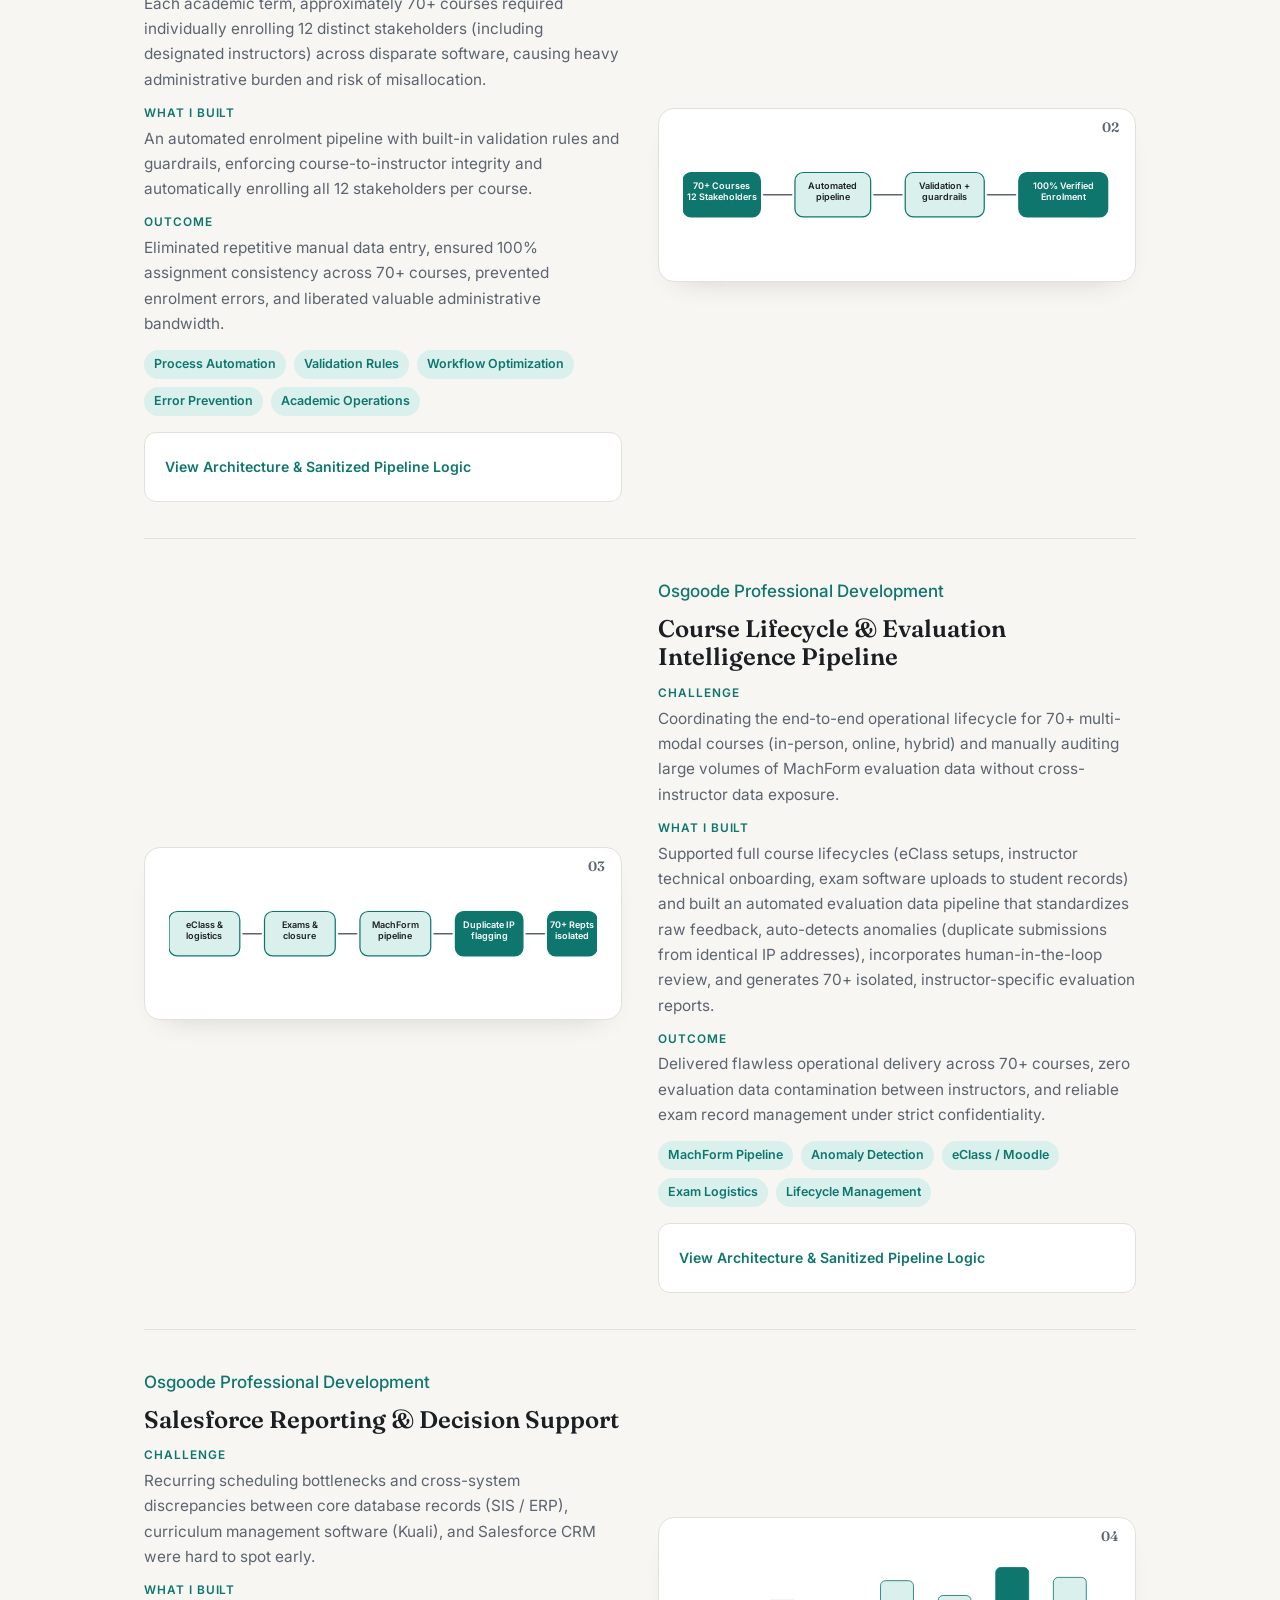
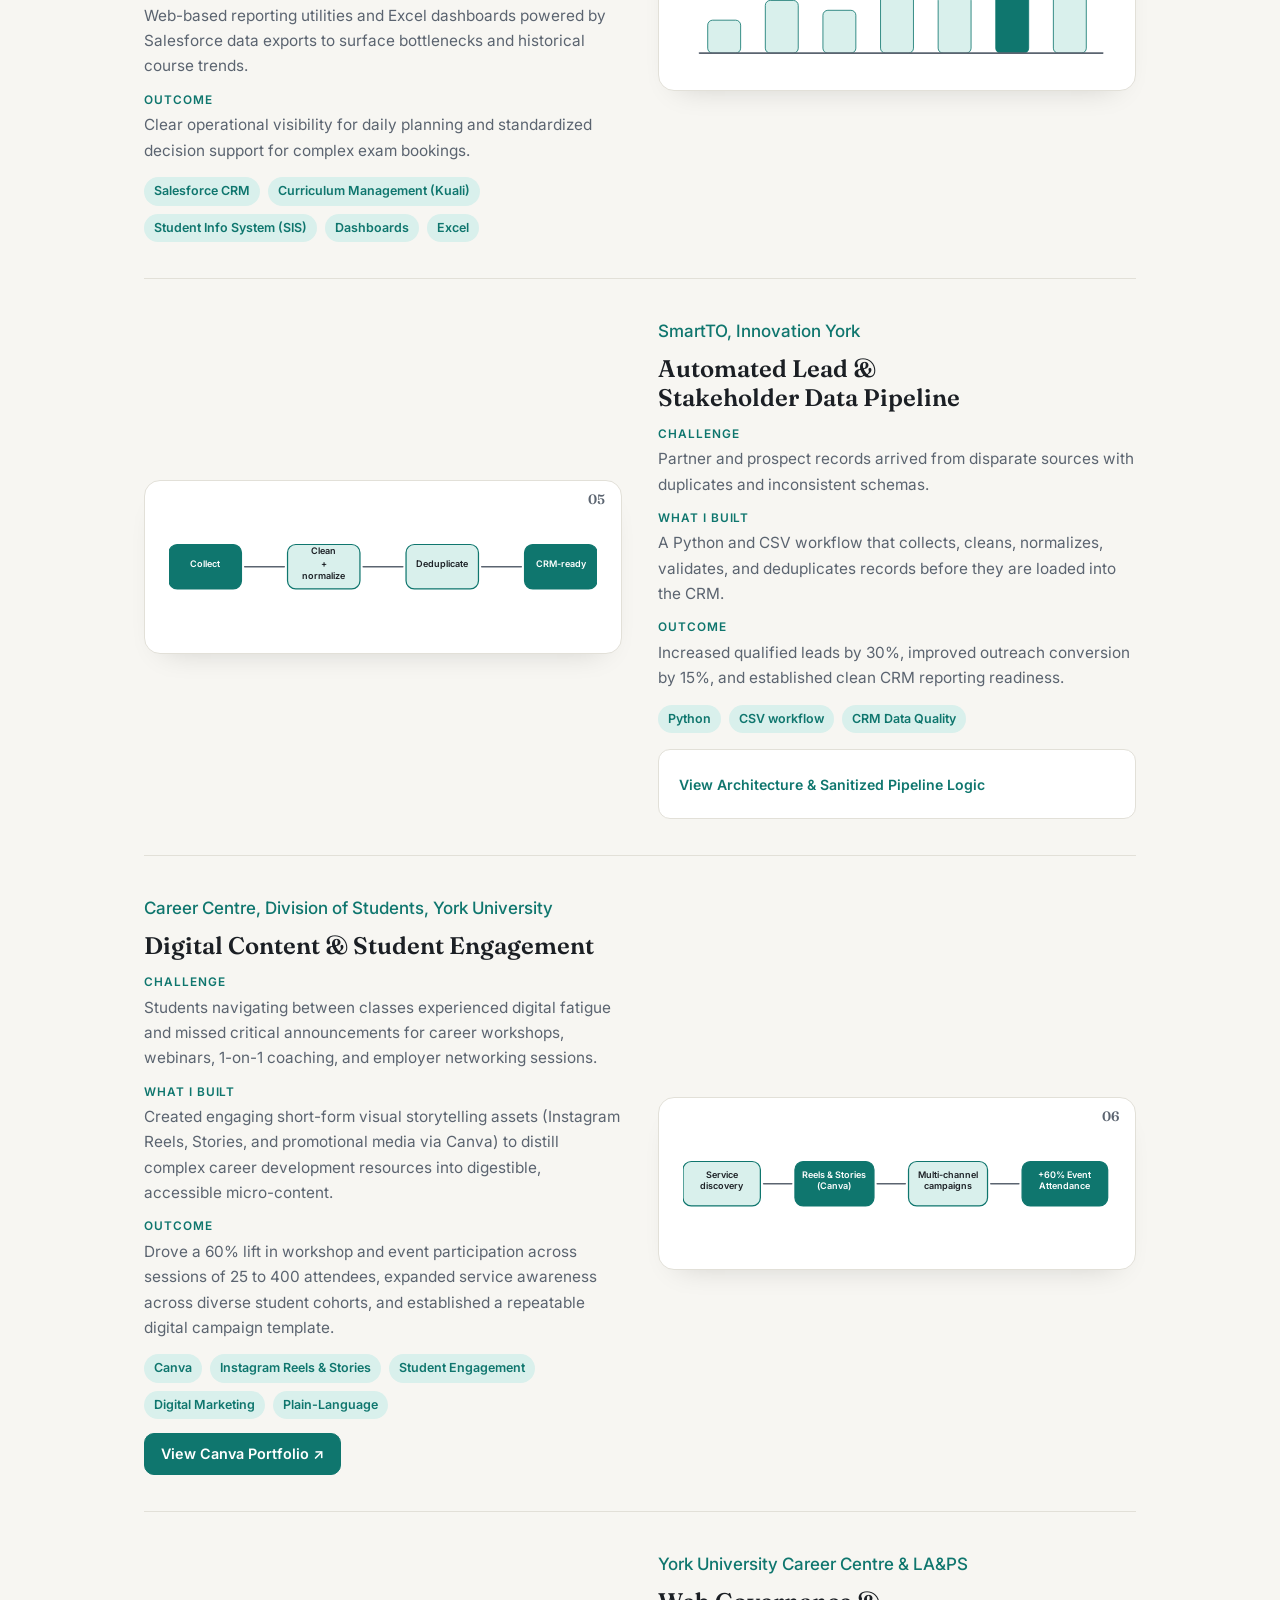
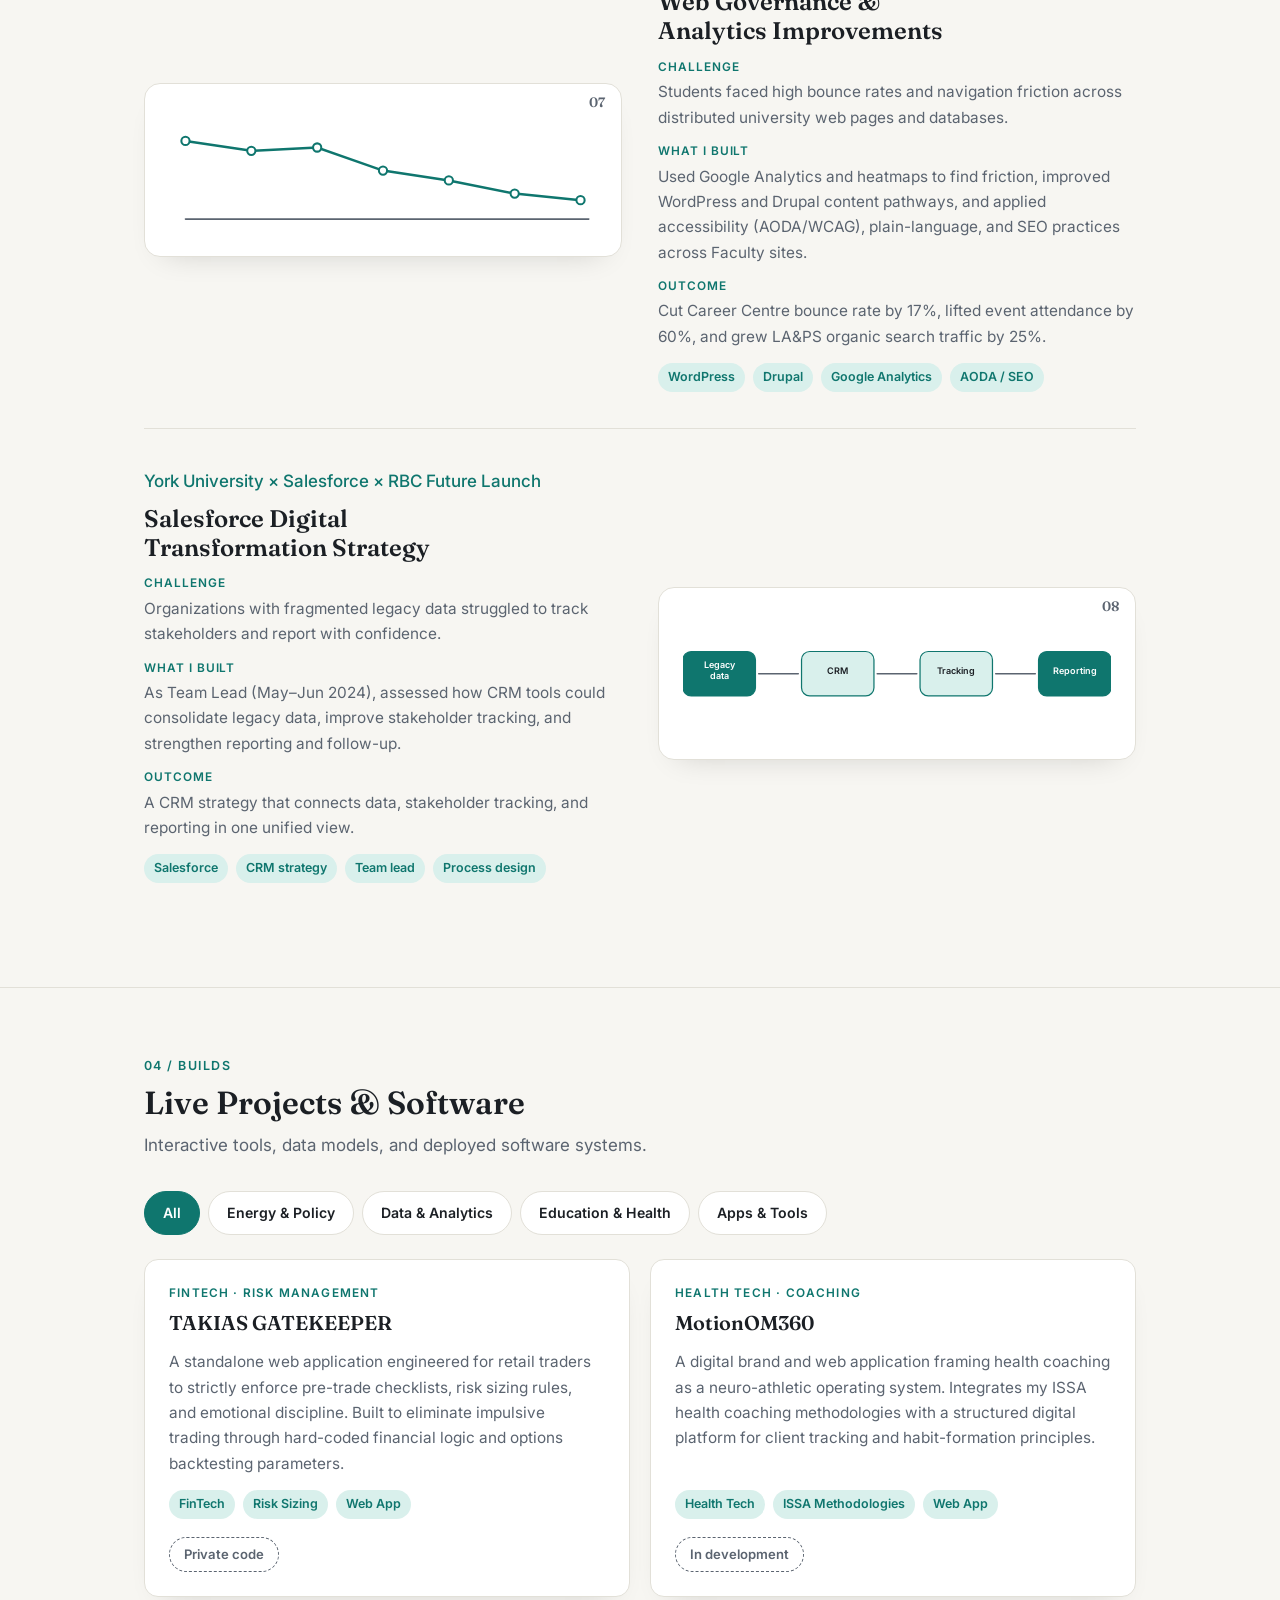
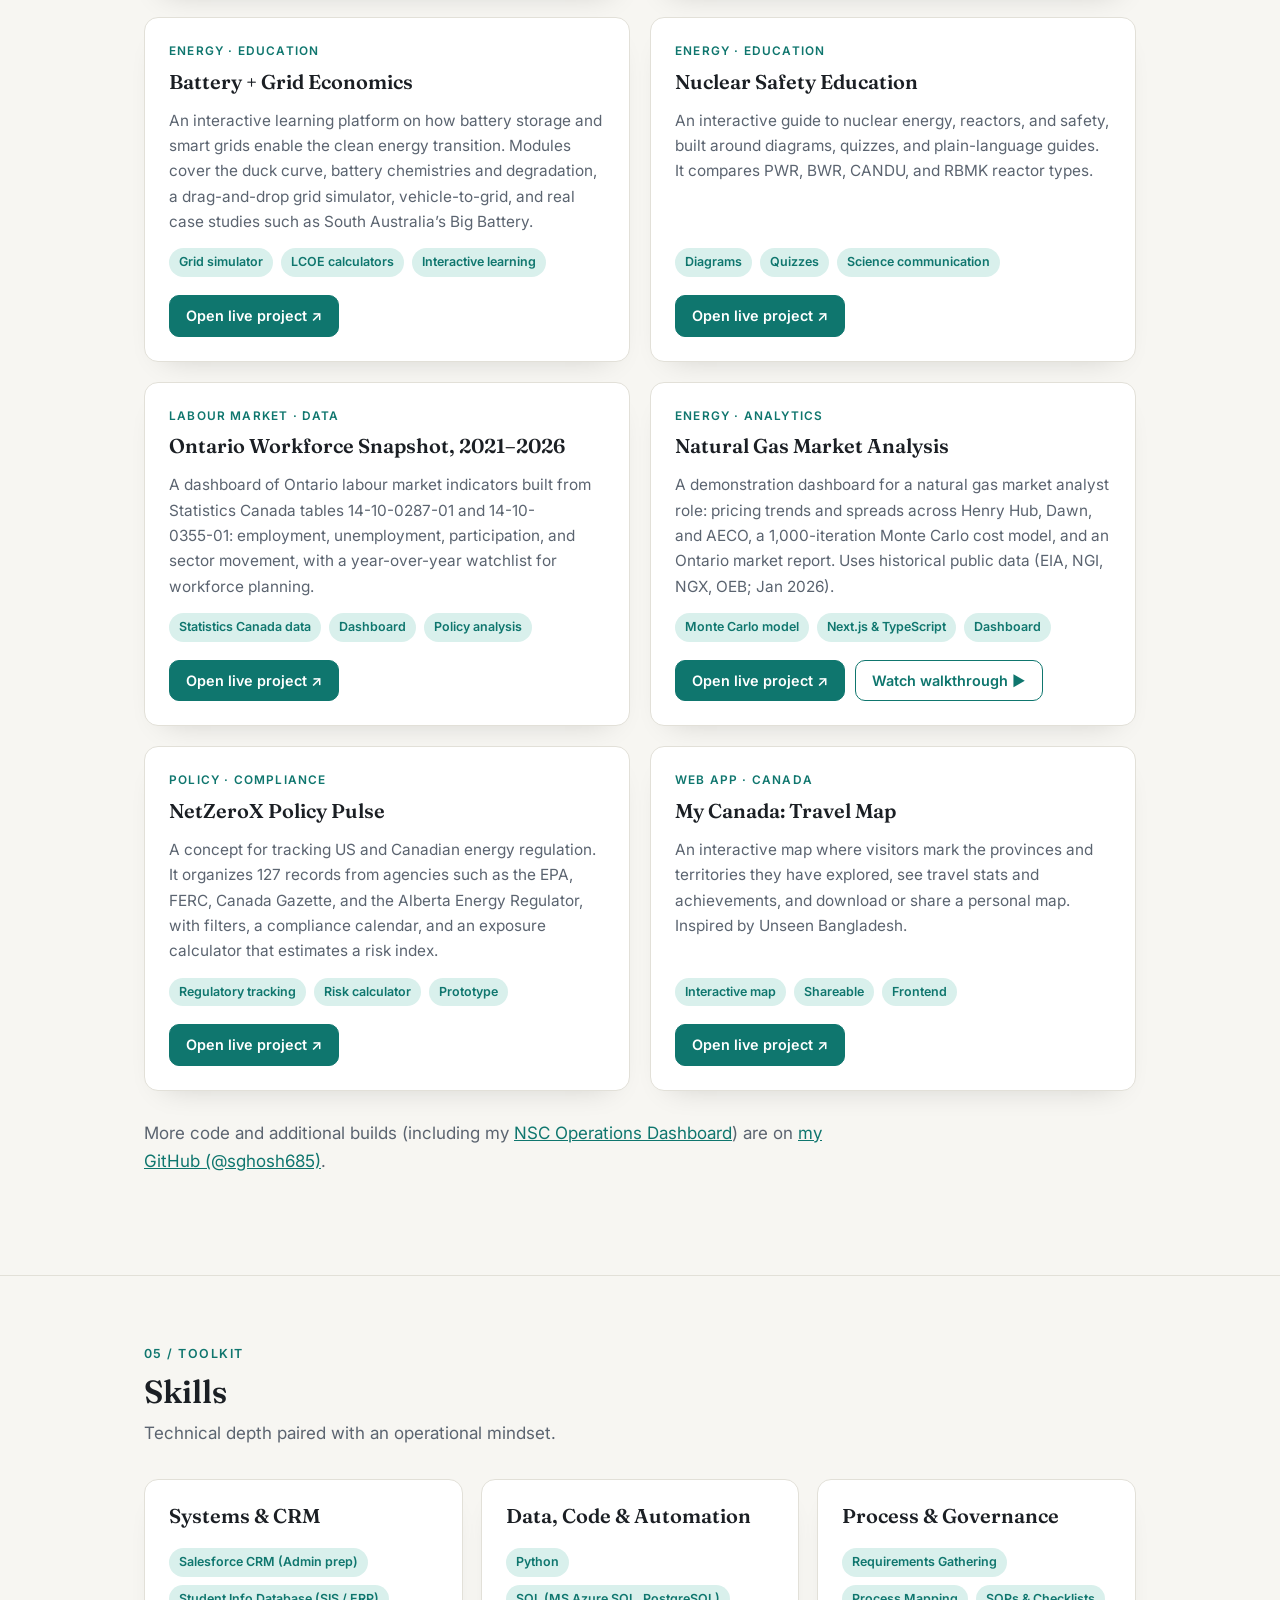
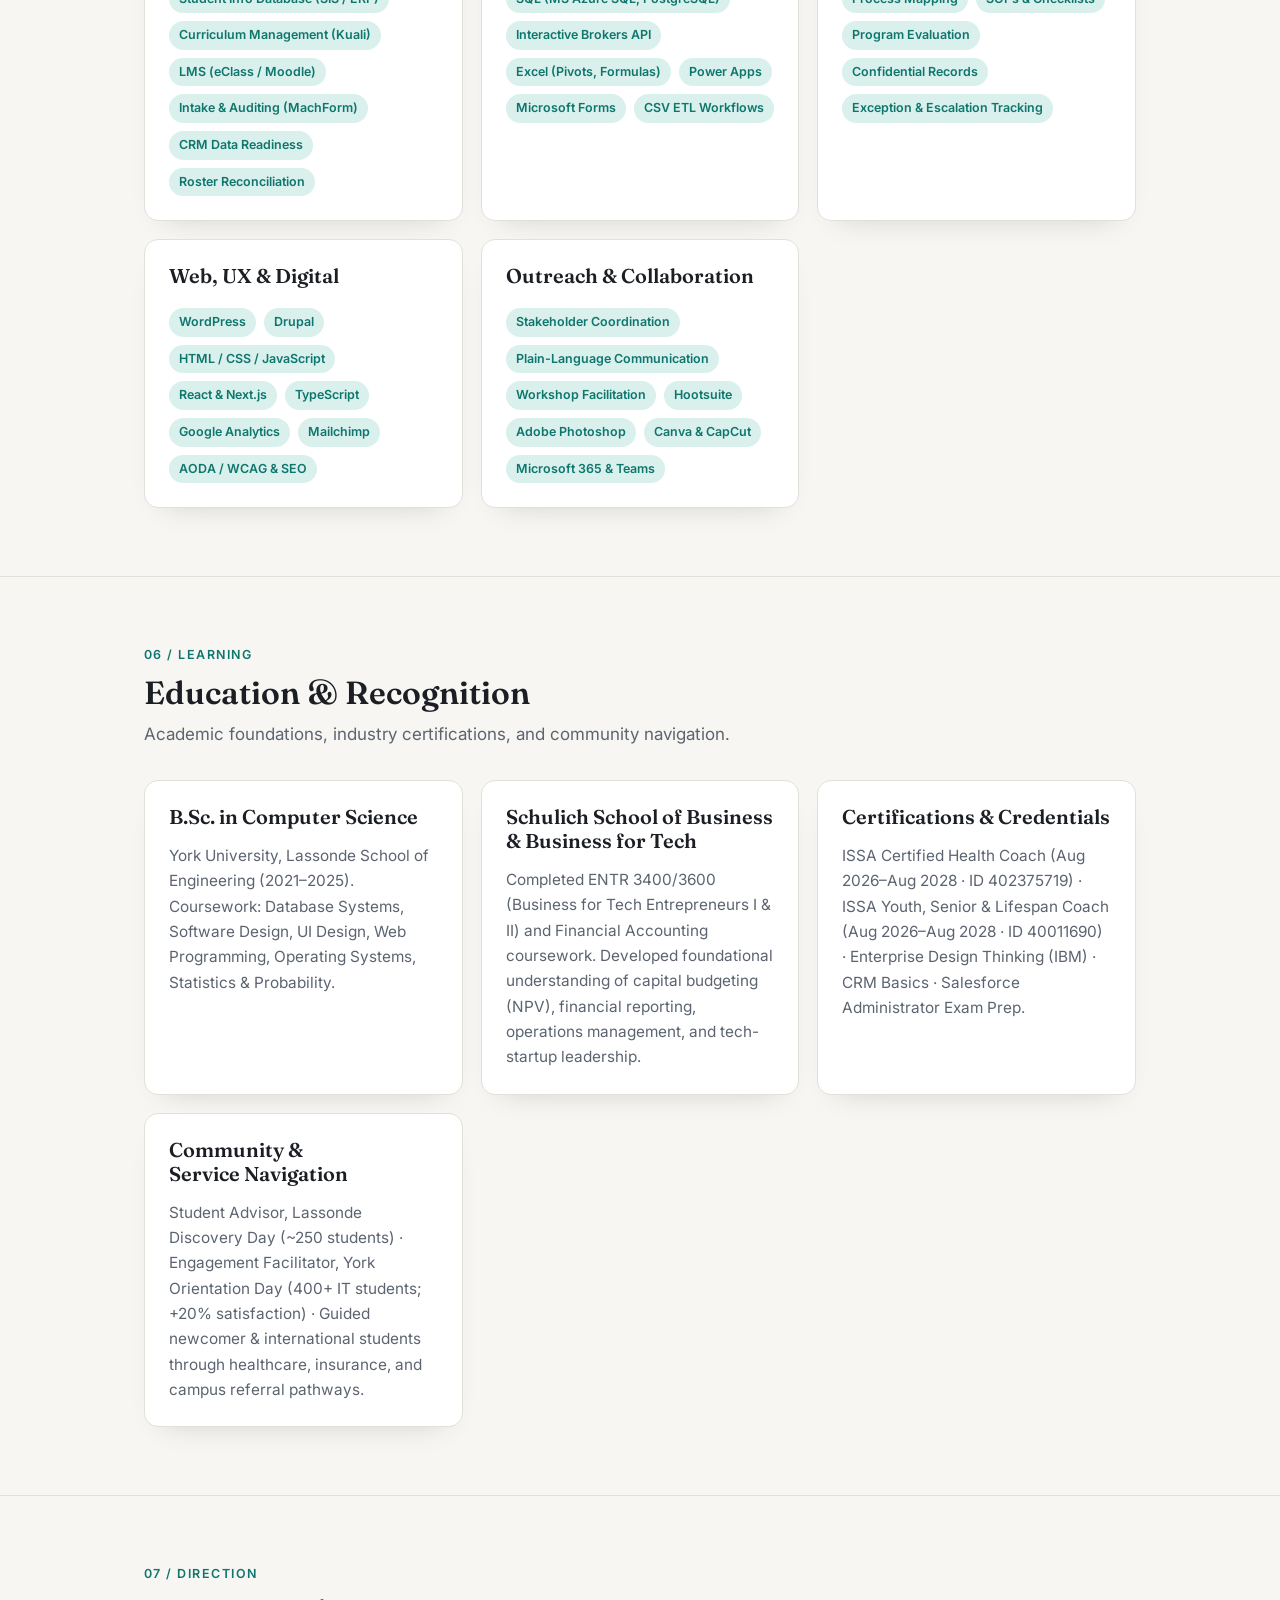
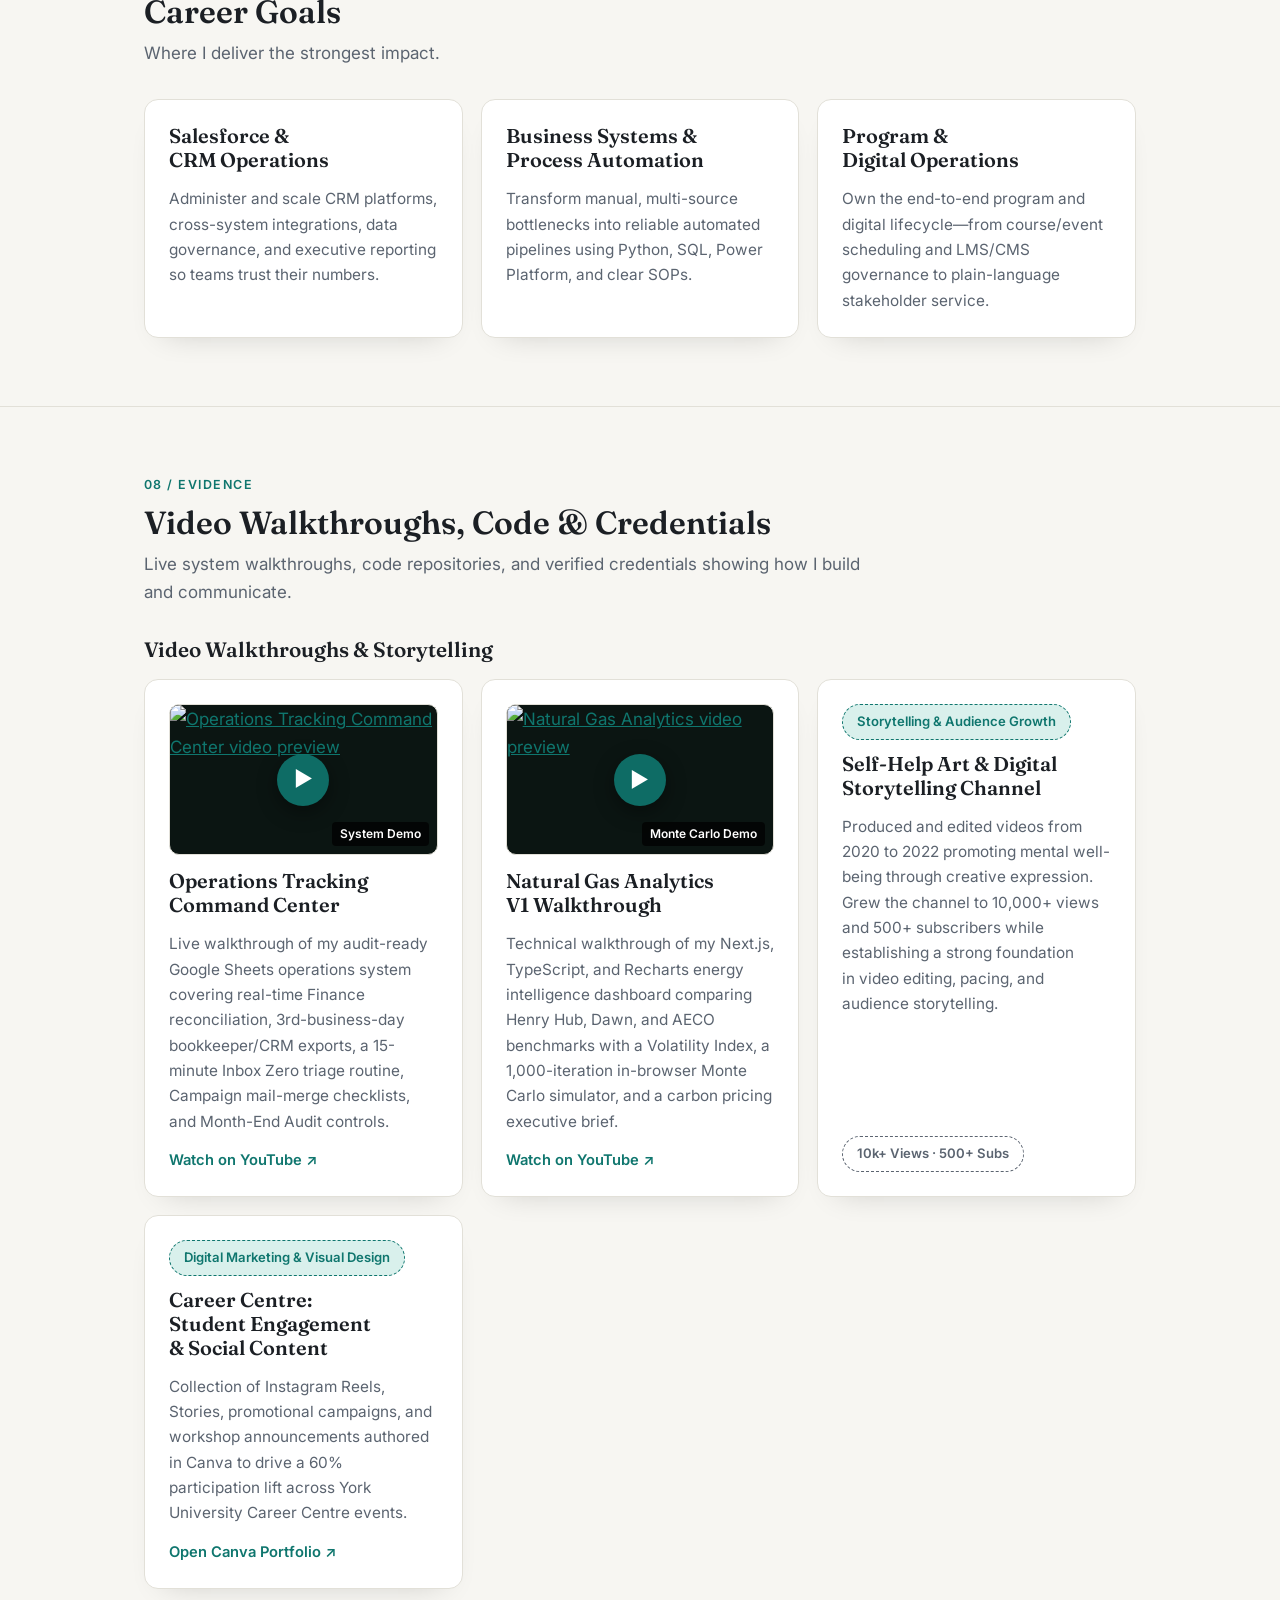
==== commit 1285e1da: "fix(a11y): full mobile & WCAG 2.1 AA polish pass (44px touch targets, focus outlines, mobile drawers" ====
--- a/index.html
+++ b/index.html
@@ -40,7 +40,7 @@
   <link href="https://fonts.googleapis.com/css2?family=Fraunces:opsz,wght@9..144,500;600;700&family=Inter:wght@400;500;600;700&display=swap" rel="stylesheet">
 
   <!-- Stylesheet -->
-  <link rel="stylesheet" href="css/style.css?v=1.7">
+  <link rel="stylesheet" href="css/style.css?v=2.1">
 
   <!-- FOUC Prevention for Theme -->
   <script>
@@ -1465,6 +1465,12 @@
             </div>
           </div>
         </div>
+
+        <div class="endorsements-action-wrap">
+          <button id="openEndorsementsModal" class="btn s" type="button" onclick="var d=document.getElementById('endorsementsModal');if(d){if(typeof d.showModal==='function'){d.showModal();}else{d.setAttribute('open','');}document.body.style.overflow='hidden';}" aria-haspopup="dialog" aria-controls="endorsementsModal">
+            <span>📋 View All Endorsements &amp; Credentials</span>
+          </button>
+        </div>
       </div>
     </section>
 
@@ -1493,7 +1499,188 @@
     </div>
   </footer>
 
+  <!-- Endorsements & Credentials Dossier Modal -->
+  <dialog id="endorsementsModal" class="endorsements-modal" onclick="if(event.target===this){if(typeof this.close==='function'){this.close();}else{this.removeAttribute('open');}document.body.style.overflow='';}" aria-labelledby="modalEndorsementsTitle">
+    <div class="modal-header">
+      <div class="modal-header-text">
+        <h3 id="modalEndorsementsTitle">Verified Endorsements &amp; Credentials Dossier</h3>
+        <p>Authentic recommendations, relationship context, and validated competencies across York University units.</p>
+      </div>
+      <button id="closeEndorsementsModal" class="modal-close-btn" type="button" onclick="var d=document.getElementById('endorsementsModal');if(d){if(typeof d.close==='function'){d.close();}else{d.removeAttribute('open');}document.body.style.overflow='';}" aria-label="Close dialog">✕</button>
+    </div>
+
+    <div class="modal-body">
+      <!-- 5-Stakeholder Comprehensive Grid -->
+      <div class="modal-grid">
+        <!-- Stakeholder 1: Eric Wong -->
+        <article class="modal-card">
+          <div>
+            <div class="test-author" style="padding-top:0; border-top:none; margin-bottom:14px;">
+              <div class="av-small" aria-hidden="true">EW</div>
+              <div>
+                <strong>Eric Wong, PMP CSM CSPO</strong>
+                <small>Manager, Information Technology &amp; Innovation &bull; Osgoode Professional Development, York University</small>
+              </div>
+            </div>
+            <div class="quote-icon" aria-hidden="true" style="font-size:2.2rem; margin-bottom:-10px;">“</div>
+            <blockquote class="test-quote" style="margin-bottom:14px; font-size:0.92rem;">
+              “It was a pleasure working with Saikat at OsgoodePD, and we truly appreciate the contributions he made to our academic operations and systems during his time with the team. Wishing him all the best and continued success in everything ahead, and hope our paths cross again.”
+            </blockquote>
+          </div>
+          <div>
+            <div class="modal-card-rel">
+              <strong>Relationship Context:</strong> Direct IT Leadership &amp; Operational Systems Governance at OsgoodePD.
+            </div>
+            <div class="chips" style="margin-top:12px; margin-bottom:0">
+              <span class="chip">IT &amp; Innovation Leadership</span>
+              <span class="chip">Academic Systems Ops</span>
+              <span class="chip">Agile Governance</span>
+            </div>
+          </div>
+        </article>
+
+        <!-- Stakeholder 2: Emoline Fox -->
+        <article class="modal-card">
+          <div>
+            <div class="test-author" style="padding-top:0; border-top:none; margin-bottom:14px;">
+              <div class="av-small" aria-hidden="true">EF</div>
+              <div>
+                <strong>Emoline Fox</strong>
+                <small>Manager, Student Experience &bull; Osgoode Professional Development, York University</small>
+              </div>
+            </div>
+            <div class="quote-icon" aria-hidden="true" style="font-size:2.2rem; margin-bottom:-10px;">“</div>
+            <blockquote class="test-quote" style="margin-bottom:14px; font-size:0.92rem;">
+              “It was a pleasure having Saikat on the team... I don’t think I’ll ever forget his interview, especially the avatar! He made an impression right from the beginning. I also really appreciated all the cool coding and little tricks he showed us to make our work easier. I know I learned a few things from him that I’ll continue to use! Thank you for everything you contributed.”
+            </blockquote>
+          </div>
+          <div>
+            <div class="modal-card-rel">
+              <strong>Relationship Context:</strong> Direct Operational Supervision &amp; Student Experience Program Management.
+            </div>
+            <div class="chips" style="margin-top:12px; margin-bottom:0">
+              <span class="chip">Workflow Automation</span>
+              <span class="chip">Staff Upskilling</span>
+              <span class="chip">Practical Scripting</span>
+            </div>
+          </div>
+        </article>
+
+        <!-- Stakeholder 3: Shanthuru Kalaiselvan -->
+        <article class="modal-card">
+          <div>
+            <div class="test-author" style="padding-top:0; border-top:none; margin-bottom:14px;">
+              <div class="av-small" aria-hidden="true">SK</div>
+              <div>
+                <strong>Shanthuru Kalaiselvan</strong>
+                <small>Graphics &amp; Multimedia Designer &bull; Division of Students, York University</small>
+              </div>
+            </div>
+            <div class="quote-icon" aria-hidden="true" style="font-size:2.2rem; margin-bottom:-10px;">“</div>
+            <blockquote class="test-quote" style="margin-bottom:14px; font-size:0.92rem;">
+              “It was amazing to work with you for almost a year now and I have never met someone so calm, composed and organized as you! You are literally one of the most hard working people I know and I learned so much from just watching your work habits—such a role model! Good luck on everything, you will achieve great things and hope to see you around!”
+            </blockquote>
+          </div>
+          <div>
+            <div class="modal-card-rel">
+              <strong>Relationship Context:</strong> Cross-Functional Peer &amp; High-Volume Creative Design Collaborator across ~1 year.
+            </div>
+            <div class="chips" style="margin-top:12px; margin-bottom:0">
+              <span class="chip">Crisis Composure</span>
+              <span class="chip">Disciplined Work Ethic</span>
+              <span class="chip">Role Model Habits</span>
+            </div>
+          </div>
+        </article>
+
+        <!-- Stakeholder 4: Myla Cardenas -->
+        <article class="modal-card">
+          <div>
+            <div class="test-author" style="padding-top:0; border-top:none; margin-bottom:14px;">
+              <div class="av-small" aria-hidden="true">MC</div>
+              <div>
+                <strong>Myla Cardenas</strong>
+                <small>Website &amp; CRM Coordinator &bull; Division of Students, York University</small>
+              </div>
+            </div>
+            <div class="quote-icon" aria-hidden="true" style="font-size:2.2rem; margin-bottom:-10px;">“</div>
+            <blockquote class="test-quote" style="margin-bottom:14px; font-size:0.92rem;">
+              “Thank you SO much for all your incredible work on the Career Centre website redevelopment. I wish you nothing but the best and please let us know if we can do anything for you in the future. So happy to have had you on our team!”
+            </blockquote>
+          </div>
+          <div>
+            <div class="modal-card-rel">
+              <strong>Relationship Context:</strong> Direct Systems Partner on institutional website redevelopment &amp; CRM coordination.
+            </div>
+            <div class="chips" style="margin-top:12px; margin-bottom:0">
+              <span class="chip">CMS Redevelopment</span>
+              <span class="chip">CRM Coordination</span>
+              <span class="chip">Standing Reference</span>
+            </div>
+          </div>
+        </article>
+
+        <!-- Stakeholder 5: Shanthini Jeyakumar -->
+        <article class="modal-card" style="grid-column: 1 / -1;">
+          <div>
+            <div class="test-author" style="padding-top:0; border-top:none; margin-bottom:14px;">
+              <div class="av-small" aria-hidden="true">SJ</div>
+              <div>
+                <strong>Shanthini Jeyakumar</strong>
+                <small>Employer Services &amp; Events Coordinator &bull; Career Centre, York University</small>
+              </div>
+            </div>
+            <div class="quote-icon" aria-hidden="true" style="font-size:2.2rem; margin-bottom:-10px;">“</div>
+            <blockquote class="test-quote" style="margin-bottom:14px; font-size:0.92rem;">
+              “Thank you for all your help and support! You are a rock star and will be missed. Warm regards, Shanthini.”
+            </blockquote>
+          </div>
+          <div>
+            <div class="modal-card-rel">
+              <strong>Relationship Context:</strong> Frontline Operational Partner on student-employer events (25–400 attendees) and calendar logistics.
+            </div>
+            <div class="chips" style="margin-top:12px; margin-bottom:0">
+              <span class="chip">Employer Events Support</span>
+              <span class="chip">Rapid Service Turnaround</span>
+              <span class="chip">Operational Reliability</span>
+            </div>
+          </div>
+        </article>
+      </div>
+
+      <!-- Formal University Credentials & Accreditations -->
+      <section class="modal-creds-strip" aria-labelledby="modalCredsHeading">
+        <h4 id="modalCredsHeading">🎓 Academic Degrees &amp; Professional Certifications</h4>
+        <div class="modal-creds-grid">
+          <div class="modal-cred-item">
+            <strong>B.Sc. in Computer Science</strong>
+            <span>York University, Lassonde School of Engineering (2021 – 2025) &bull; Databases, Software Design, Web Systems</span>
+          </div>
+          <div class="modal-cred-item">
+            <strong>Schulich School of Business Coursework</strong>
+            <span>ENTR 3400/3600 (Business for Tech Entrepreneurs) &bull; Financial Accounting, NPV &amp; Operations</span>
+          </div>
+          <div class="modal-cred-item">
+            <strong>IBM Enterprise Design Thinking</strong>
+            <span>Practitioner &bull; Enterprise empathy mapping, agile process co-creation, and user journey design</span>
+          </div>
+          <div class="modal-cred-item">
+            <strong>ISSA Certified Health &amp; Lifespan Coach</strong>
+            <span>Credential IDs: 402375719 &amp; 40011690 &bull; Behavioral coaching, client adherence, structured milestone tracking</span>
+          </div>
+        </div>
+      </section>
+    </div>
+
+    <div class="modal-footer">
+      <div class="modal-footer-note">
+        <span>✓</span> <strong>Verified Record:</strong> All statements authenticated across direct York University units.
+      </div>
+      <button id="closeDossierFooterBtn" class="btn s" type="button" onclick="var d=document.getElementById('endorsementsModal');if(d){if(typeof d.close==='function'){d.close();}else{d.removeAttribute('open');}document.body.style.overflow='';}">Close Dossier</button>
+    </div>
+  </dialog>
+
   <!-- Core Script -->
-  <script src="js/main.js?v=1.6" defer></script>
+  <script src="js/main.js?v=2.0" defer></script>
 </body>
 </html>
--- a/css/style.css
+++ b/css/style.css
@@ -176,6 +176,7 @@
   align-items: center;
   gap: 8px;
   flex-shrink: 0;
+  min-height: 44px;
 }
 
 .logo-badge {
@@ -210,7 +211,10 @@
   font-size: 0.92rem;
   font-weight: 500;
   white-space: nowrap;
-  padding: 6px 2px;
+  padding: 8px 6px;
+  min-height: 44px;
+  display: inline-flex;
+  align-items: center;
   border-bottom: 2px solid transparent;
   transition: color 0.15s ease, border-color 0.15s ease;
 }
@@ -237,8 +241,8 @@
   background: none;
   border: 1px solid var(--line);
   color: var(--text);
-  width: 38px;
-  height: 38px;
+  width: 44px;
+  height: 44px;
   border-radius: 50%;
   cursor: pointer;
   margin-left: 8px;
@@ -720,7 +724,10 @@
   background: var(--surface);
   border: 1px solid var(--line);
   color: var(--text);
-  padding: 8px 18px;
+  padding: 10px 18px;
+  min-height: 44px;
+  display: inline-flex;
+  align-items: center;
   border-radius: 99px;
   font: 600 0.88rem Inter, system-ui, sans-serif;
   cursor: pointer;
@@ -998,6 +1005,8 @@
   align-items: center;
   gap: 8px;
   user-select: none;
+  min-height: 44px;
+  padding: 10px 4px;
 }
 .proj-case-study summary:hover {
   text-decoration: underline;
@@ -1015,6 +1024,11 @@
   gap: 8px;
   margin: 12px 0;
 }
+@media (max-width: 540px) {
+  .cs-flow {
+    grid-template-columns: 1fr;
+  }
+}
 .cs-step {
   background: var(--bg);
   border: 1px solid var(--line);
@@ -1041,6 +1055,8 @@
   color: var(--text);
   margin-top: 8px;
   line-height: 1.5;
+  overflow-x: auto;
+  word-break: break-word;
 }
 .cs-badge {
   display: inline-block;
@@ -1212,6 +1228,247 @@
 }
 
 /* ==========================================================================
+   Endorsements & Credentials Dossier Modal
+   ========================================================================== */
+.endorsements-action-wrap {
+  text-align: center;
+  margin-top: 20px;
+}
+
+.endorsements-modal {
+  max-width: 960px;
+  width: 92vw;
+  max-height: 88vh;
+  margin: auto;
+  border: 1px solid var(--line);
+  border-radius: 16px;
+  background: var(--surface);
+  color: var(--text);
+  padding: 0;
+  box-shadow: 0 24px 64px rgba(0, 0, 0, 0.35);
+  overflow: hidden;
+}
+
+.endorsements-modal::backdrop {
+  background: rgba(15, 23, 42, 0.75);
+  backdrop-filter: blur(8px);
+  -webkit-backdrop-filter: blur(8px);
+}
+
+.endorsements-modal:not([open]) {
+  display: none !important;
+}
+
+.endorsements-modal[open] {
+  display: flex !important;
+  flex-direction: column !important;
+  position: fixed !important;
+  inset: 0 !important;
+  margin: auto !important;
+  opacity: 1 !important;
+  visibility: visible !important;
+  z-index: 100000 !important;
+  animation: modal-appear 0.24s cubic-bezier(0.16, 1, 0.3, 1) forwards;
+}
+
+@keyframes modal-appear {
+  from {
+    opacity: 0;
+    transform: scale(0.96) translateY(12px);
+  }
+  to {
+    opacity: 1;
+    transform: scale(1) translateY(0);
+  }
+}
+
+.modal-header {
+  display: flex;
+  align-items: flex-start;
+  justify-content: space-between;
+  padding: 24px 28px 18px;
+  border-bottom: 1px solid var(--line);
+  background: var(--surface);
+  position: sticky;
+  top: 0;
+  z-index: 10;
+}
+
+.modal-header-text h3 {
+  font-size: 1.35rem;
+  font-weight: 700;
+  color: var(--text);
+  margin: 0 0 4px 0;
+  display: flex;
+  align-items: center;
+  gap: 8px;
+}
+
+.modal-header-text p {
+  font-size: 0.88rem;
+  color: var(--muted);
+  margin: 0;
+  line-height: 1.4;
+}
+
+.modal-close-btn {
+  background: transparent;
+  border: 1px solid var(--line);
+  color: var(--muted);
+  font-size: 1.4rem;
+  line-height: 1;
+  width: 44px;
+  height: 44px;
+  border-radius: 50%;
+  display: inline-flex;
+  align-items: center;
+  justify-content: center;
+  cursor: pointer;
+  transition: all 0.2s ease;
+  flex-shrink: 0;
+}
+
+.modal-close-btn:hover {
+  background: var(--accent-soft);
+  color: var(--accent);
+  border-color: var(--accent);
+}
+
+.modal-body {
+  padding: 24px 28px;
+  overflow-y: auto;
+  -webkit-overflow-scrolling: touch;
+  flex: 1 1 auto;
+  display: flex;
+  flex-direction: column;
+  gap: 24px;
+}
+
+.modal-grid {
+  display: grid;
+  grid-template-columns: repeat(auto-fit, minmax(360px, 1fr));
+  gap: 20px;
+}
+
+.modal-card {
+  background: var(--bg);
+  border: 1px solid var(--line);
+  border-radius: 12px;
+  padding: 22px;
+  display: flex;
+  flex-direction: column;
+  justify-content: space-between;
+  transition: border-color 0.2s ease, transform 0.2s ease;
+}
+
+.modal-card:hover {
+  border-color: var(--accent);
+}
+
+.modal-card-rel {
+  font-size: 0.82rem;
+  color: var(--muted);
+  background: var(--surface);
+  border: 1px solid var(--line);
+  border-radius: 6px;
+  padding: 6px 10px;
+  margin-top: 12px;
+  line-height: 1.4;
+}
+
+.modal-card-rel strong {
+  color: var(--accent);
+  font-weight: 600;
+}
+
+.modal-creds-strip {
+  background: var(--accent-soft);
+  border: 1px solid rgba(15, 118, 110, 0.25);
+  border-radius: 12px;
+  padding: 20px 22px;
+}
+
+.modal-creds-strip h4 {
+  font-size: 0.95rem;
+  font-weight: 700;
+  color: var(--accent);
+  text-transform: uppercase;
+  letter-spacing: 0.05em;
+  margin: 0 0 12px 0;
+}
+
+.modal-creds-grid {
+  display: grid;
+  grid-template-columns: repeat(auto-fit, minmax(260px, 1fr));
+  gap: 12px;
+}
+
+.modal-cred-item {
+  font-size: 0.86rem;
+  color: var(--text);
+  line-height: 1.4;
+}
+
+.modal-cred-item strong {
+  display: block;
+  color: var(--text);
+  font-weight: 600;
+}
+
+.modal-cred-item span {
+  font-size: 0.80rem;
+  color: var(--muted);
+}
+
+.modal-footer {
+  padding: 16px 28px;
+  border-top: 1px solid var(--line);
+  background: var(--surface);
+  display: flex;
+  align-items: center;
+  justify-content: space-between;
+  flex-wrap: wrap;
+  gap: 12px;
+  position: sticky;
+  bottom: 0;
+  z-index: 10;
+}
+
+.modal-footer-note {
+  font-size: 0.82rem;
+  color: var(--muted);
+  display: flex;
+  align-items: center;
+  gap: 6px;
+}
+
+.modal-footer-note strong {
+  color: var(--accent);
+}
+
+@media (max-width: 600px) {
+  .modal-header {
+    padding: 18px 20px 14px;
+  }
+  .modal-body {
+    padding: 18px 20px;
+    gap: 18px;
+  }
+  .modal-grid {
+    grid-template-columns: 1fr;
+  }
+  .modal-footer {
+    padding: 14px 20px;
+    flex-direction: column;
+    align-items: stretch;
+    text-align: center;
+  }
+  .modal-footer-note {
+    justify-content: center;
+  }
+}
+
+/* ==========================================================================
    Print Stylesheet for Portfolio Page
    ========================================================================== */
 @media print {
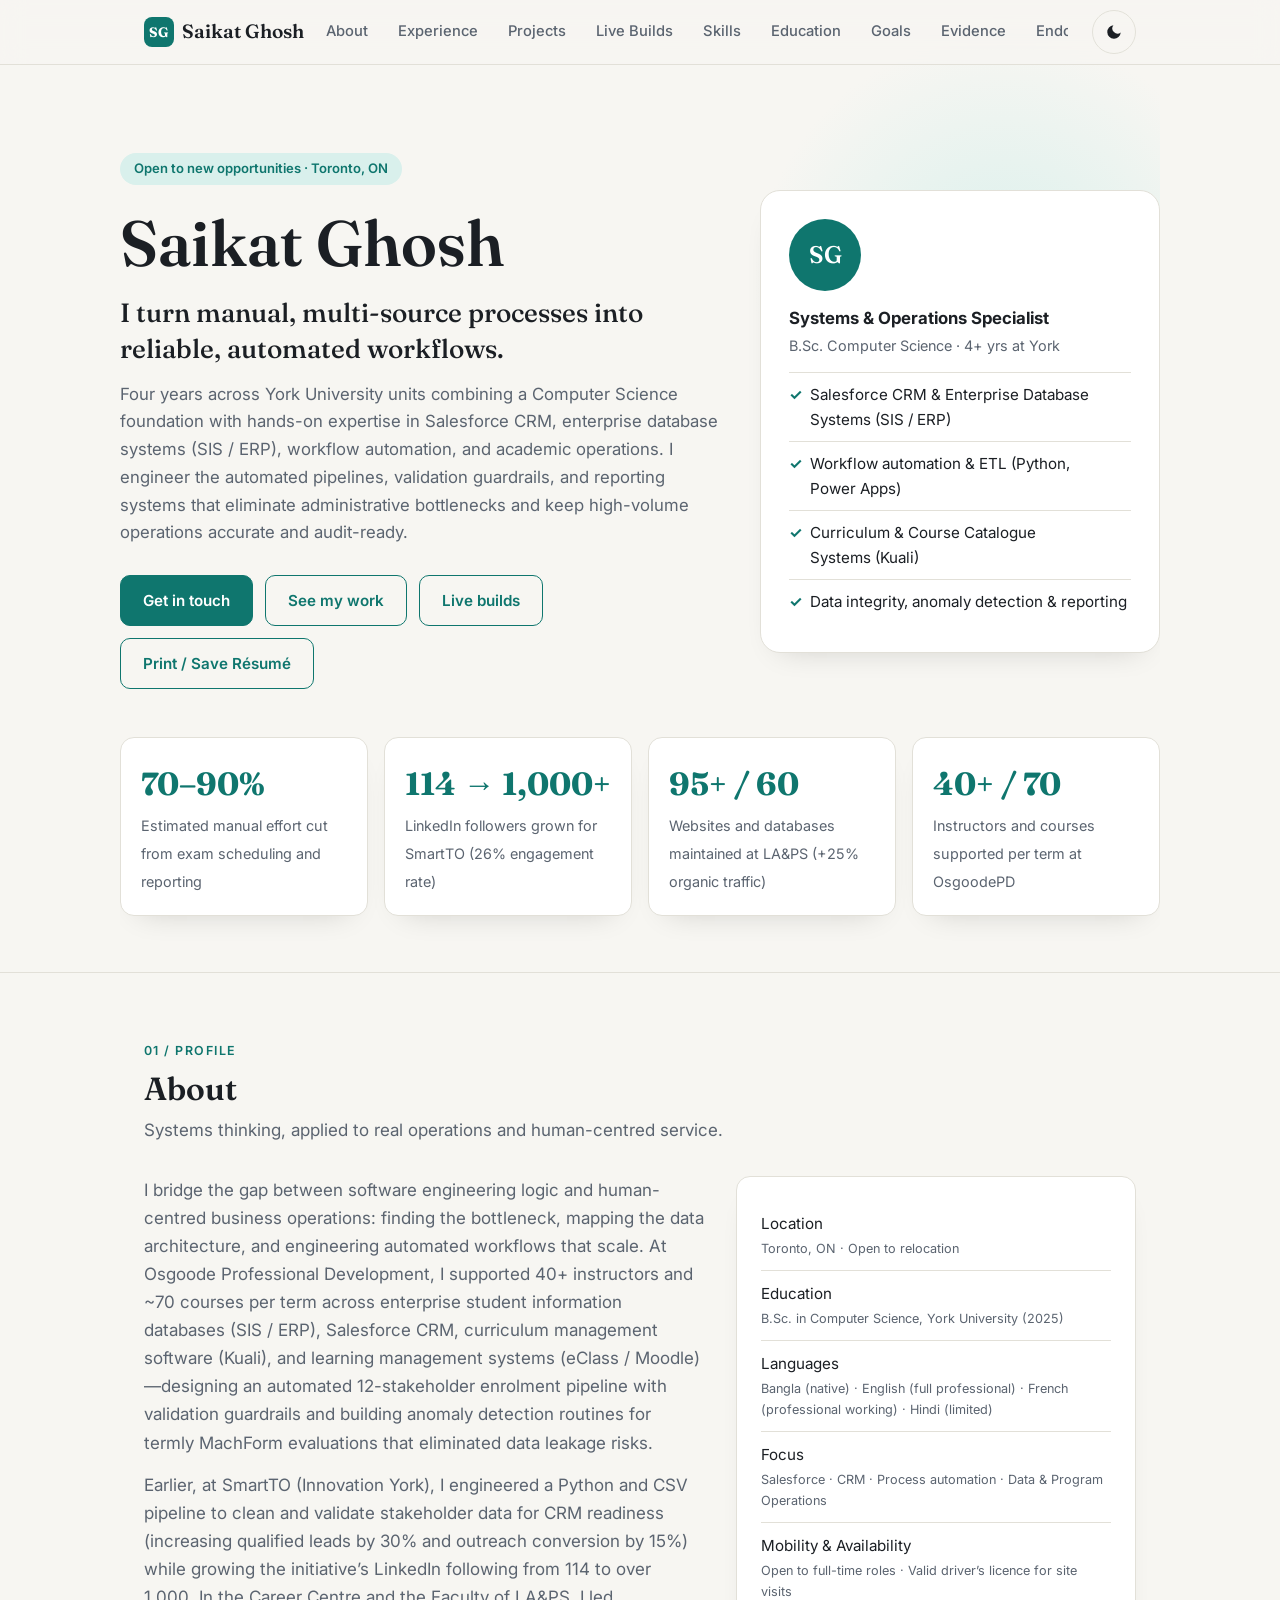
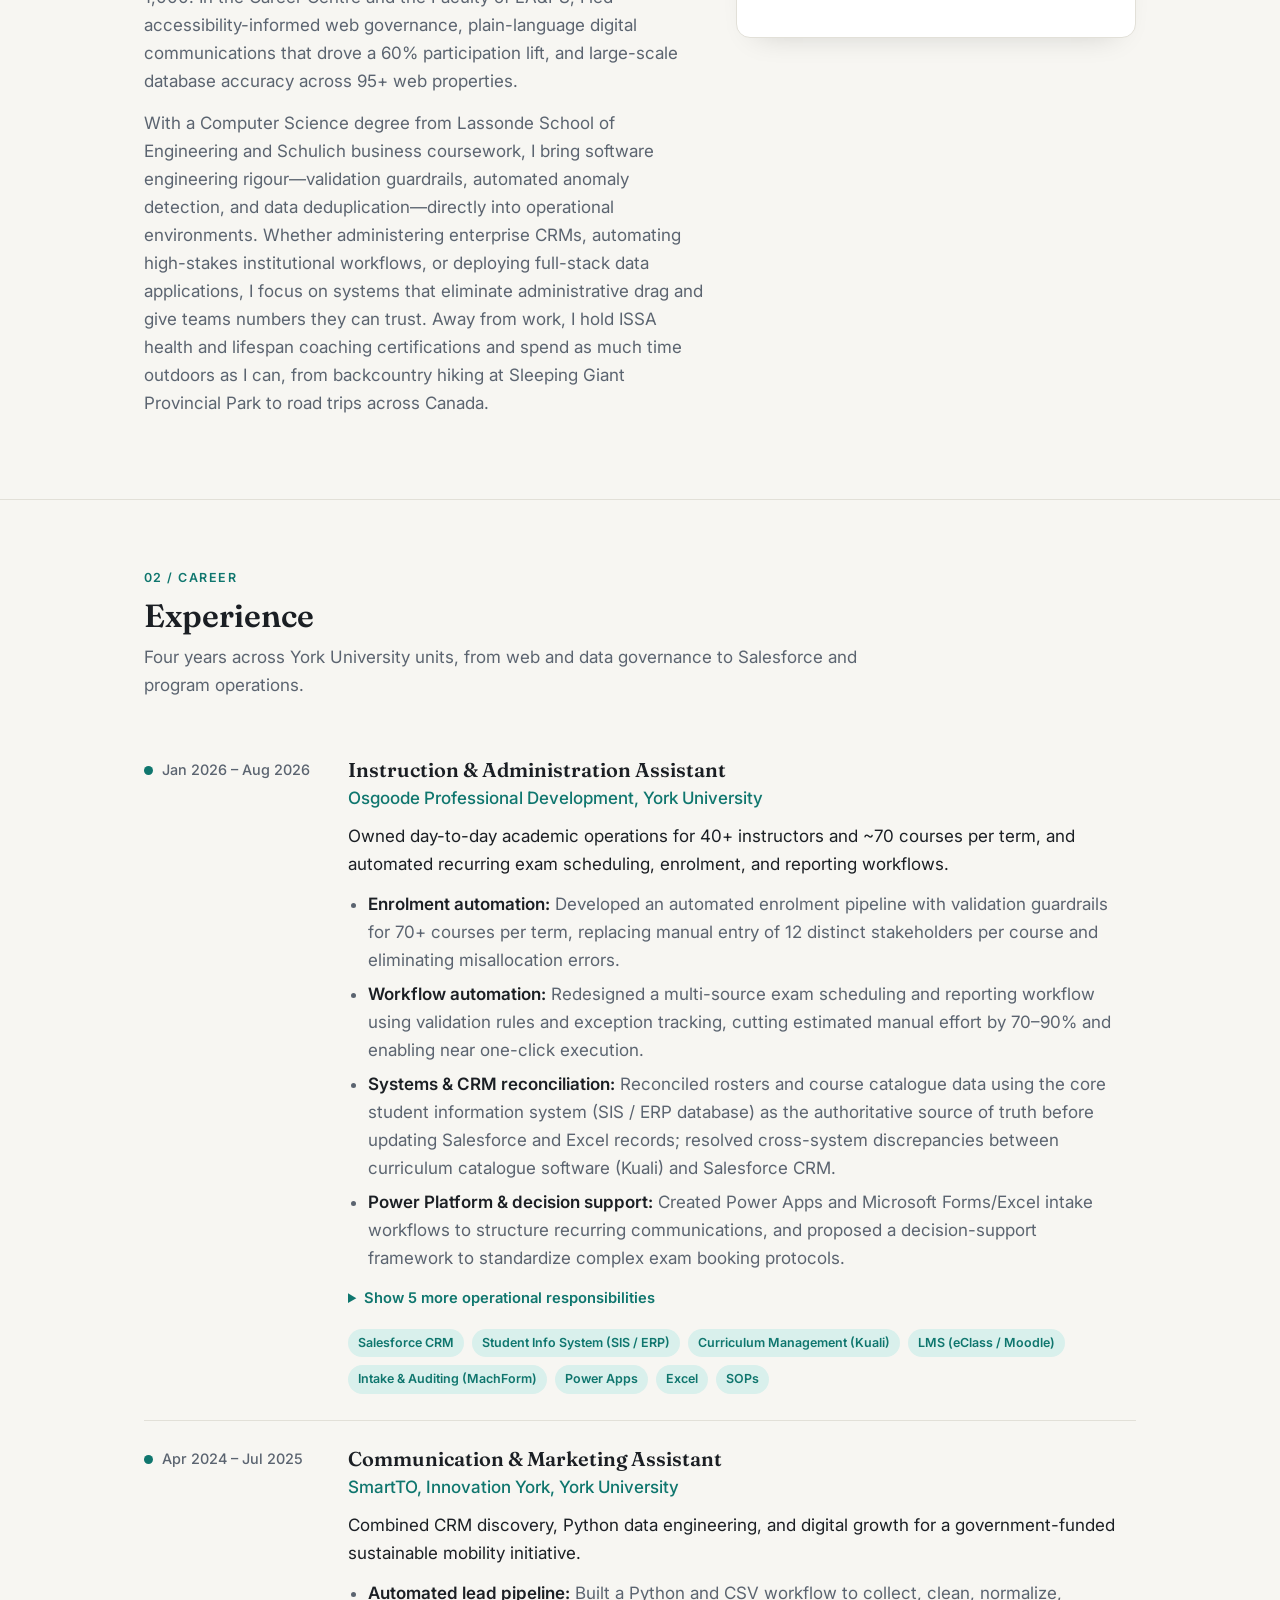
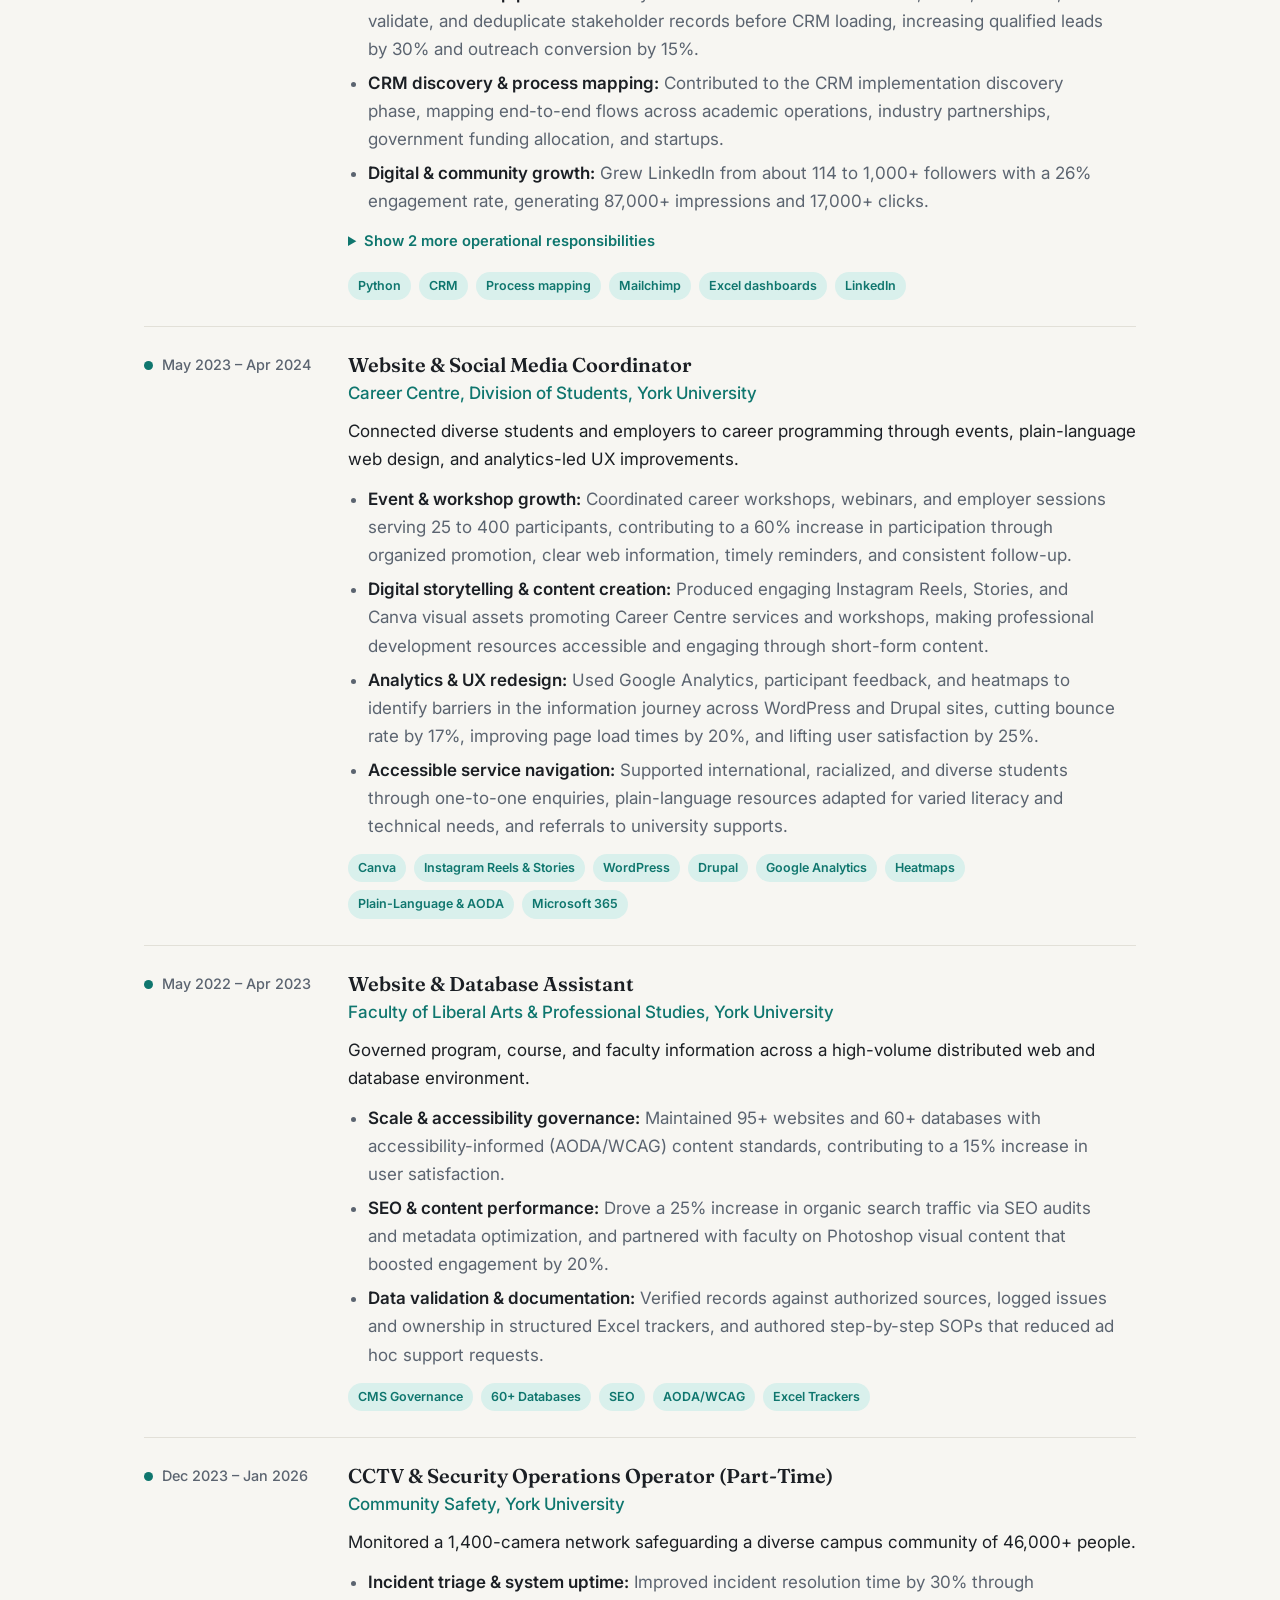
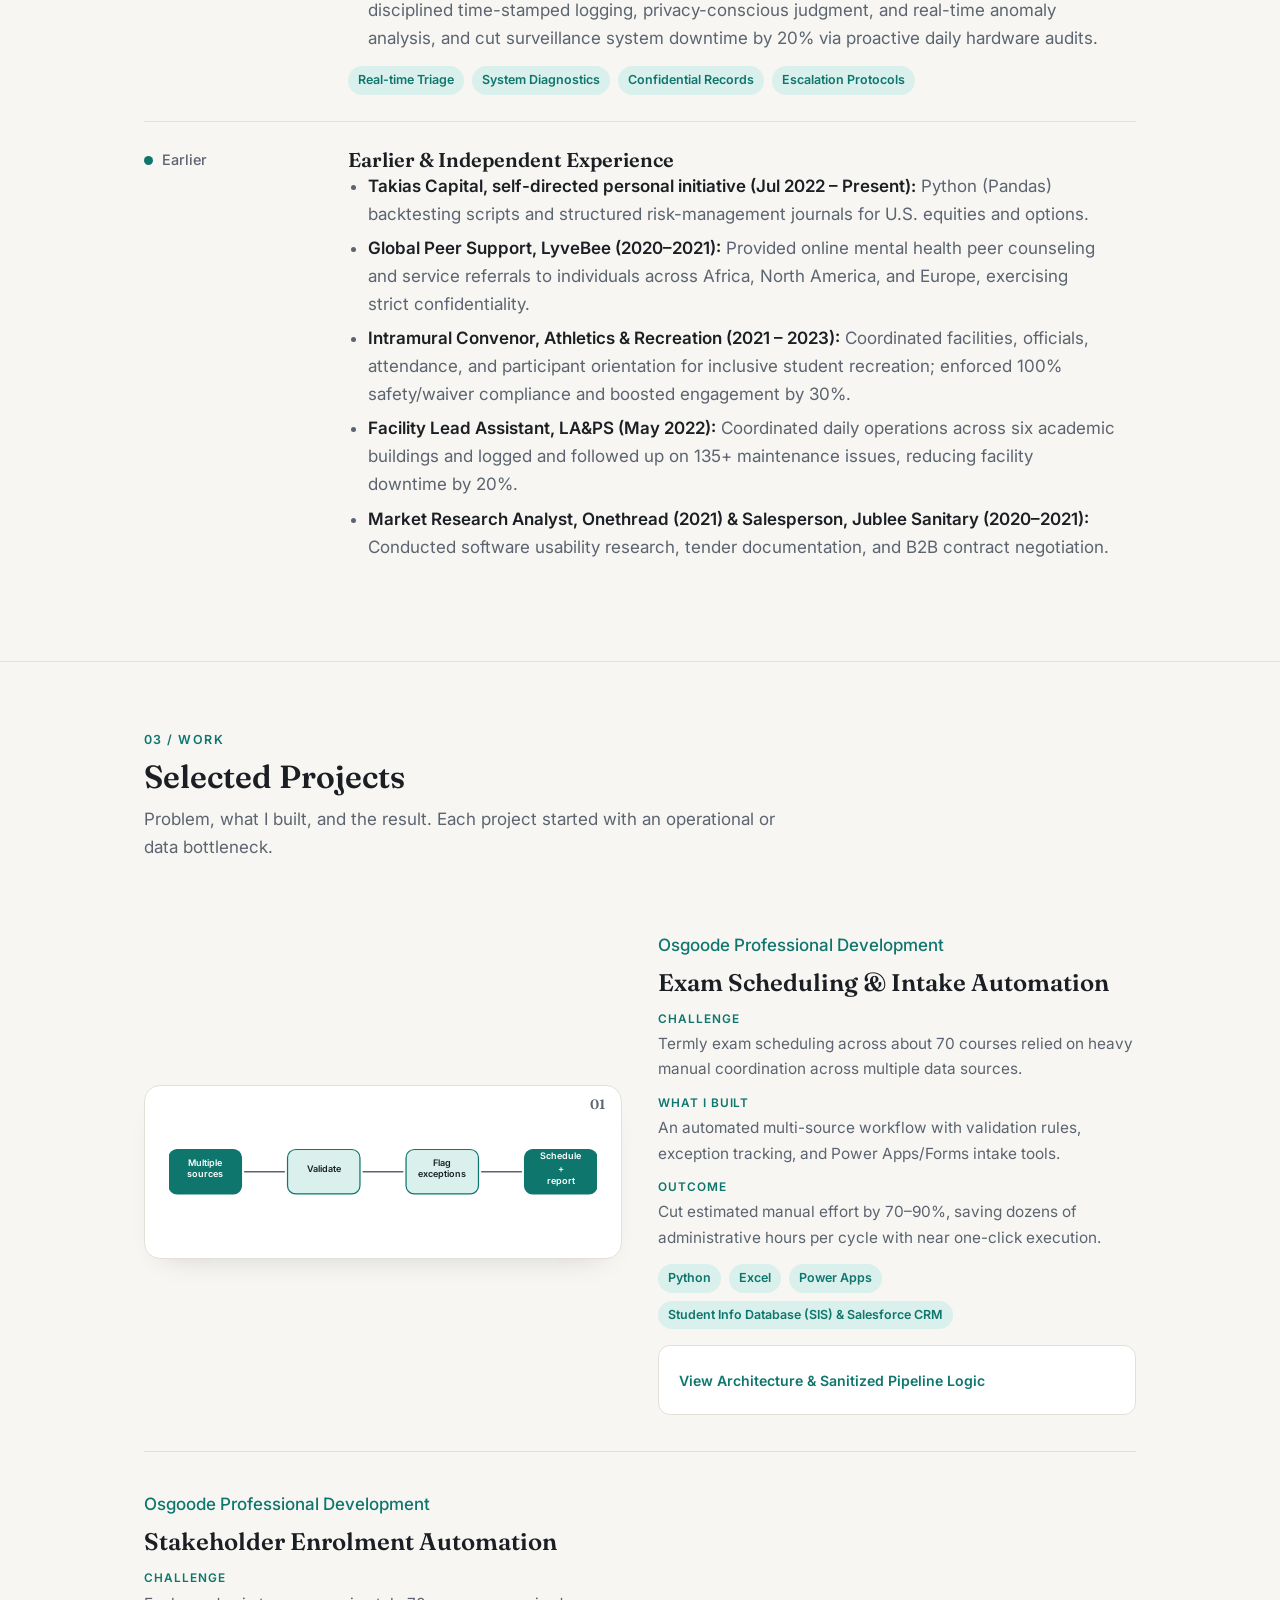
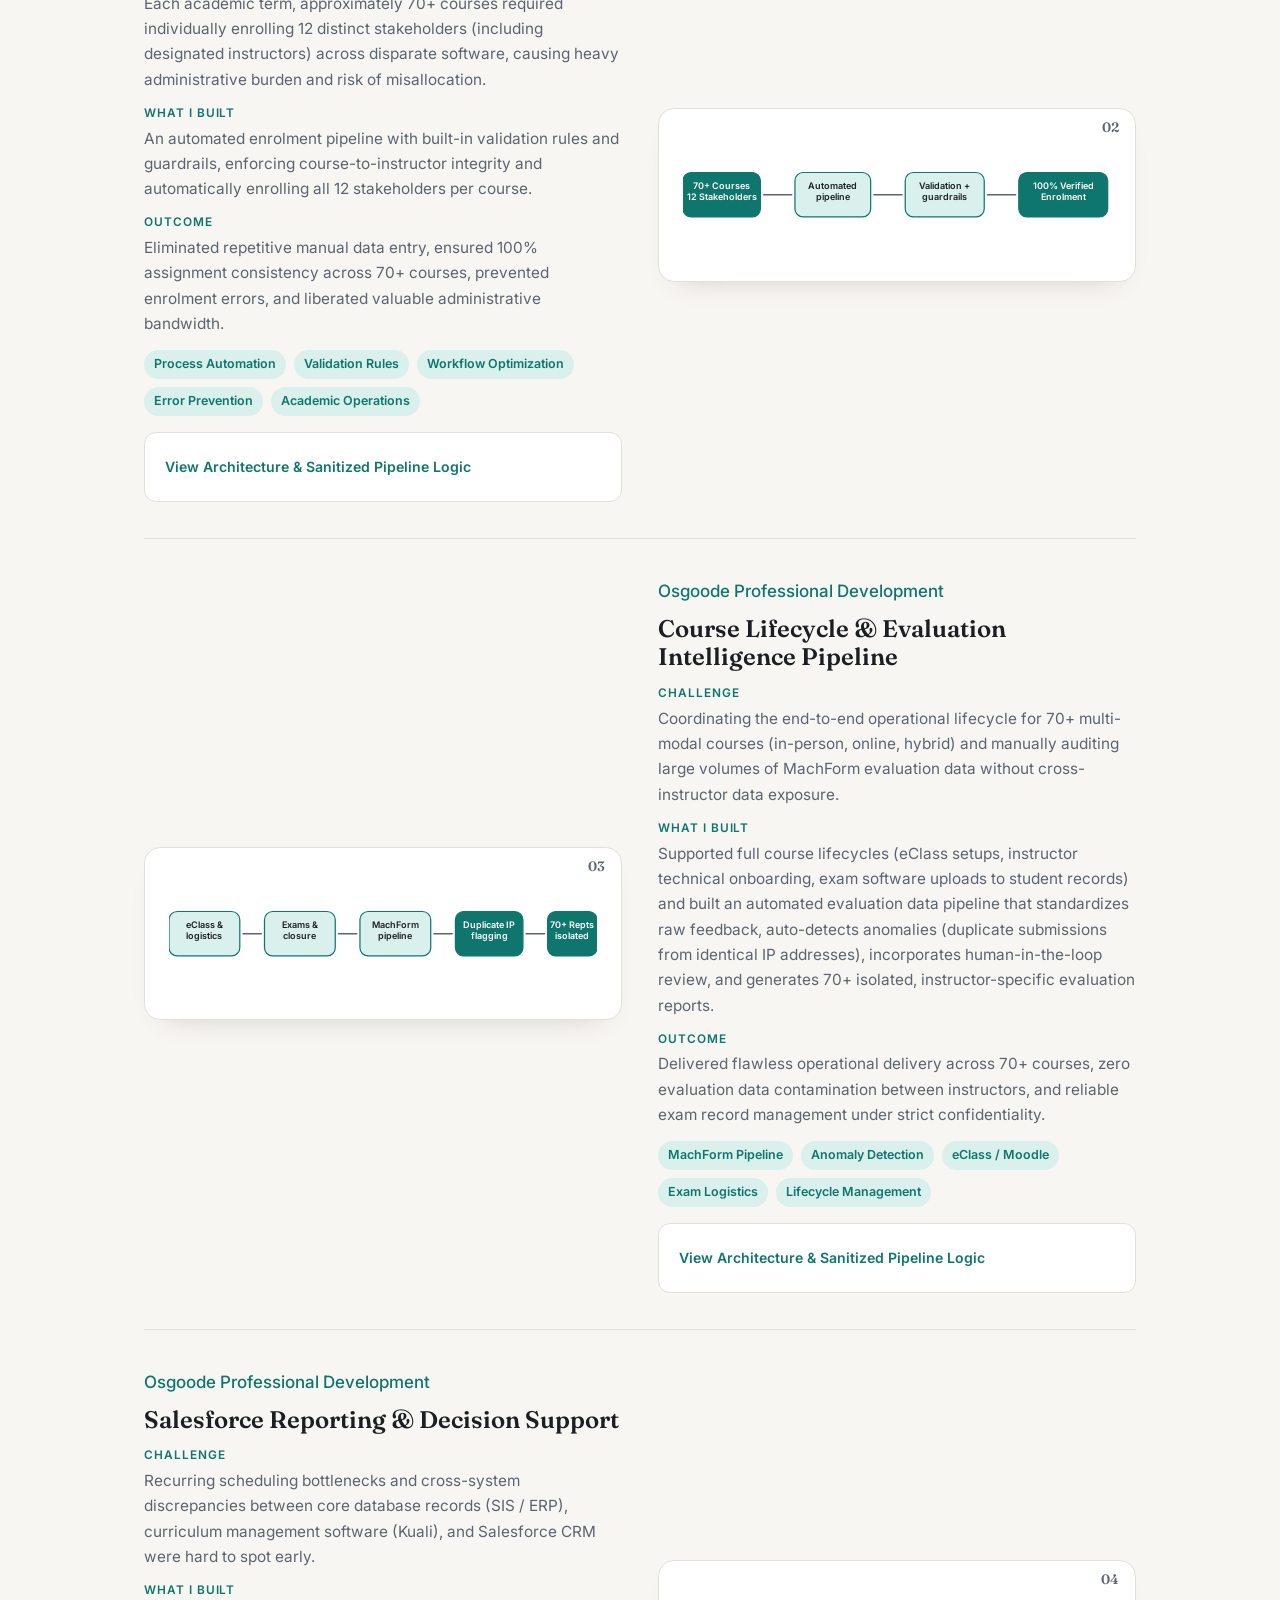
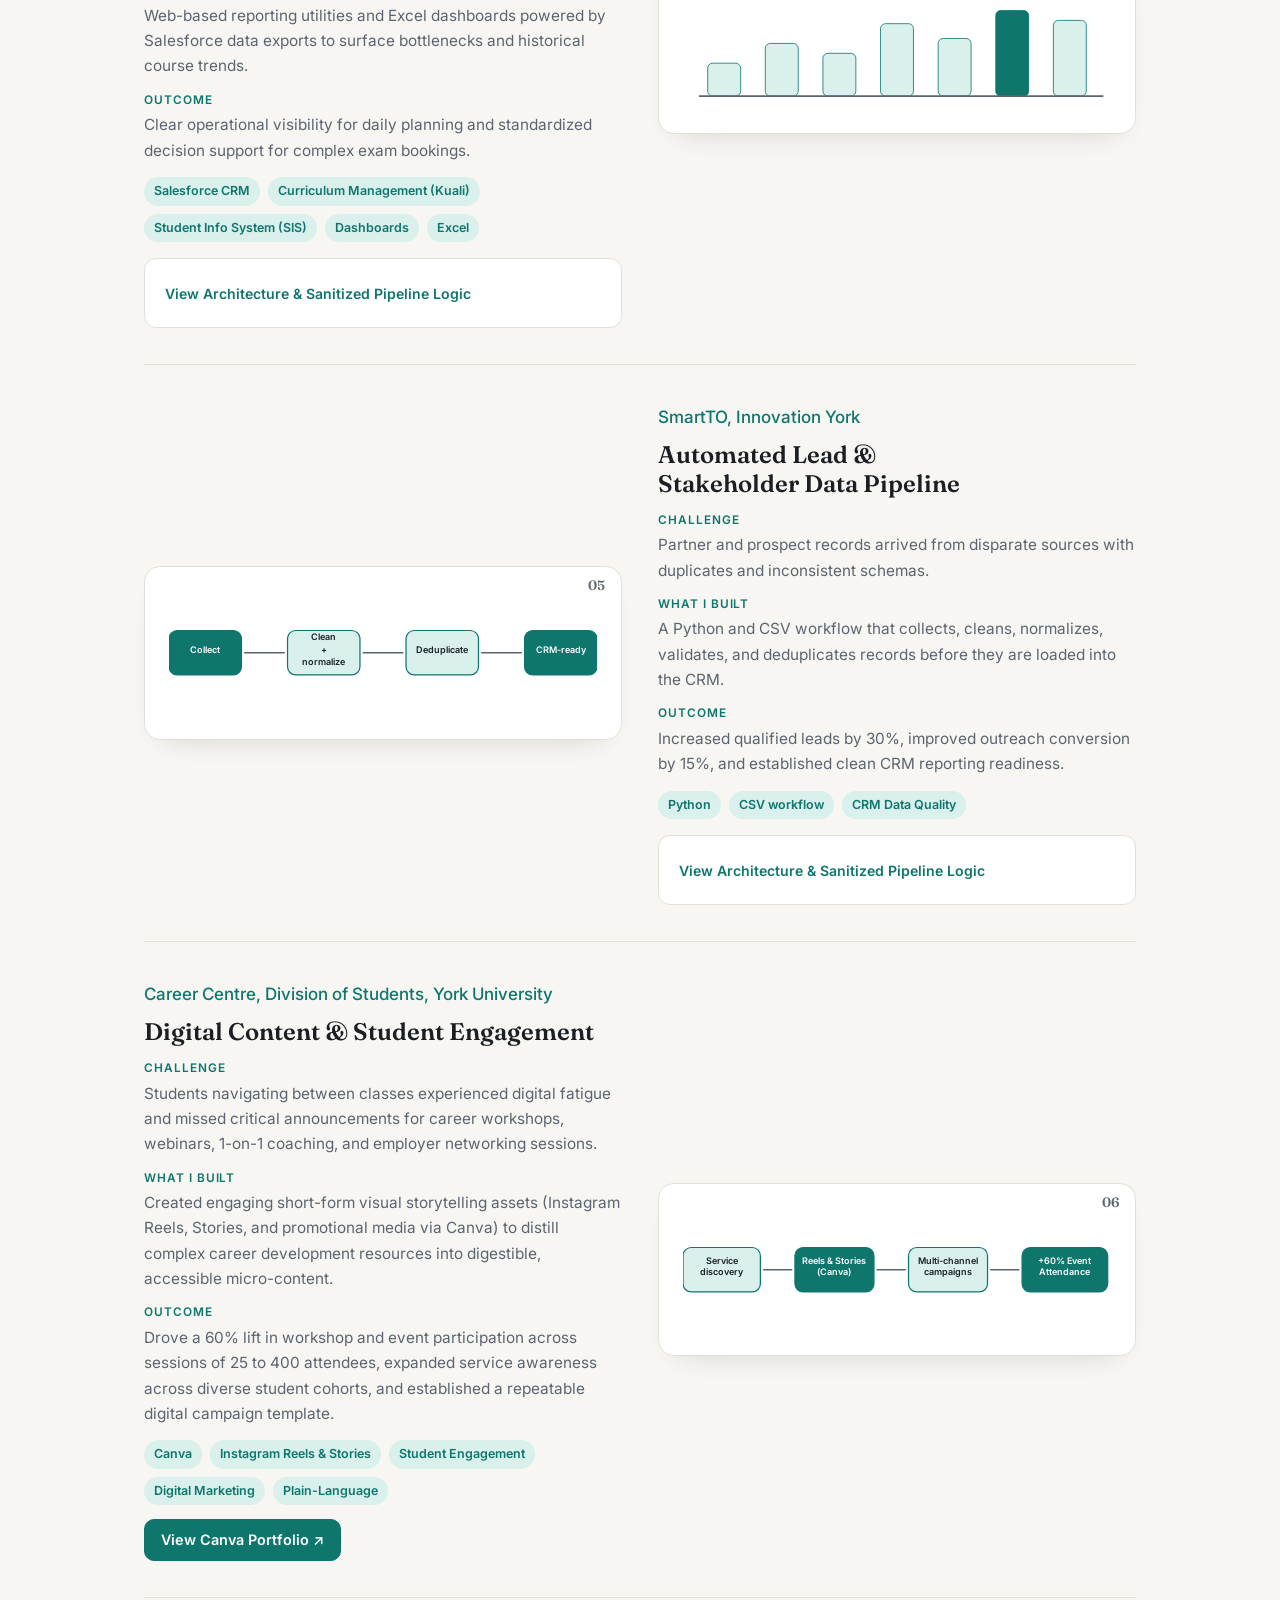
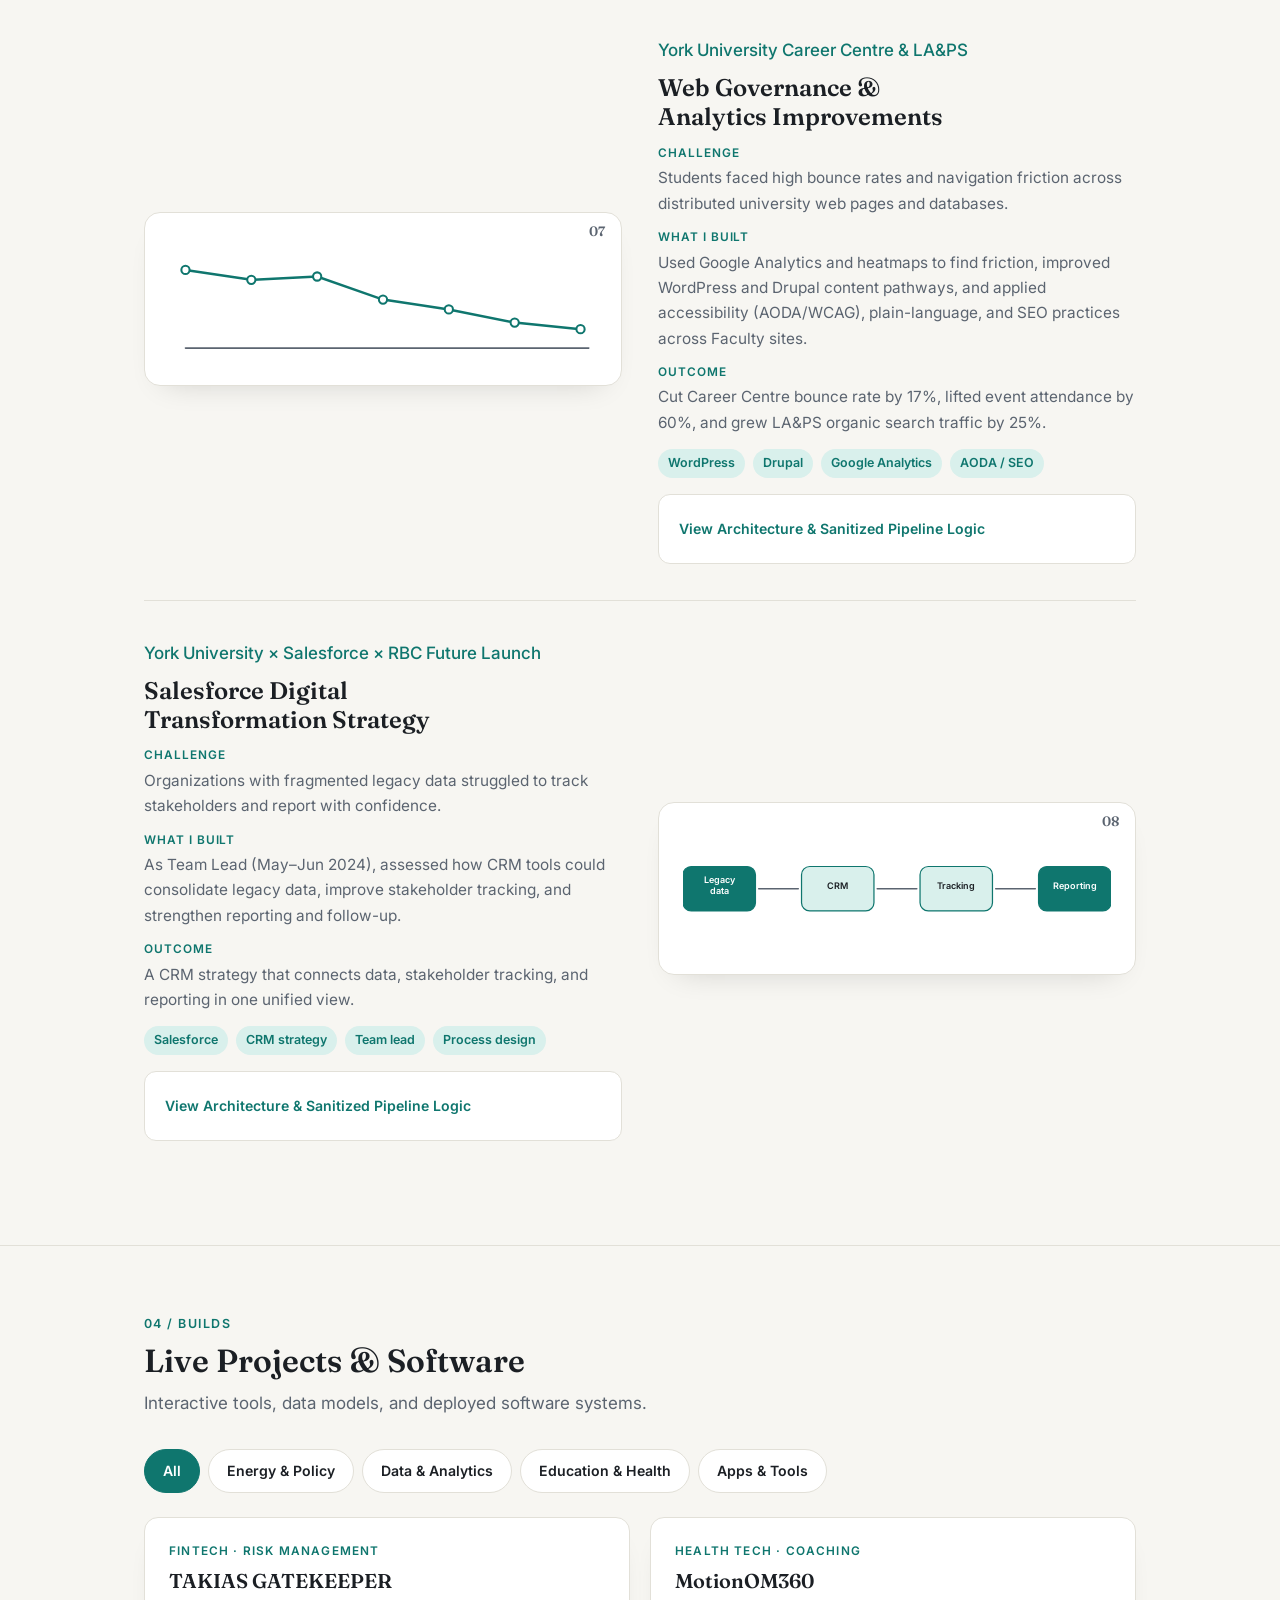
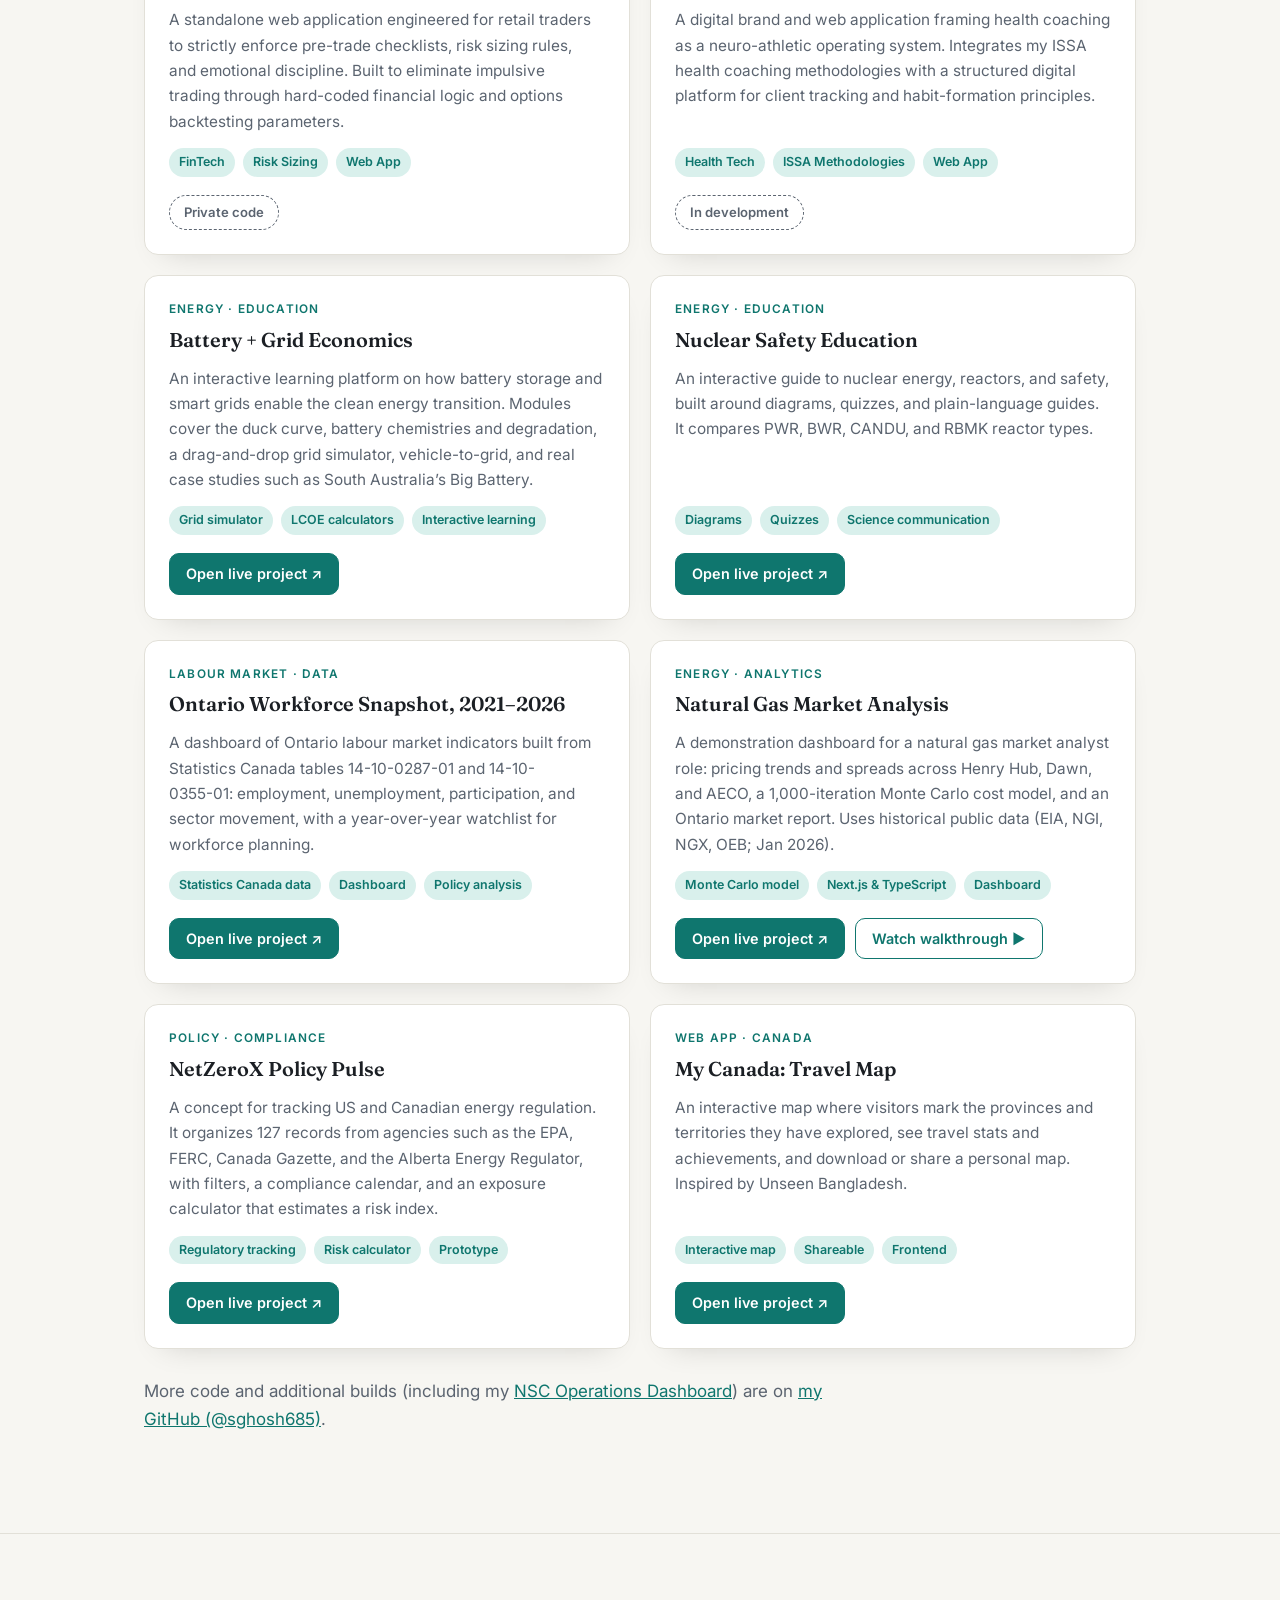
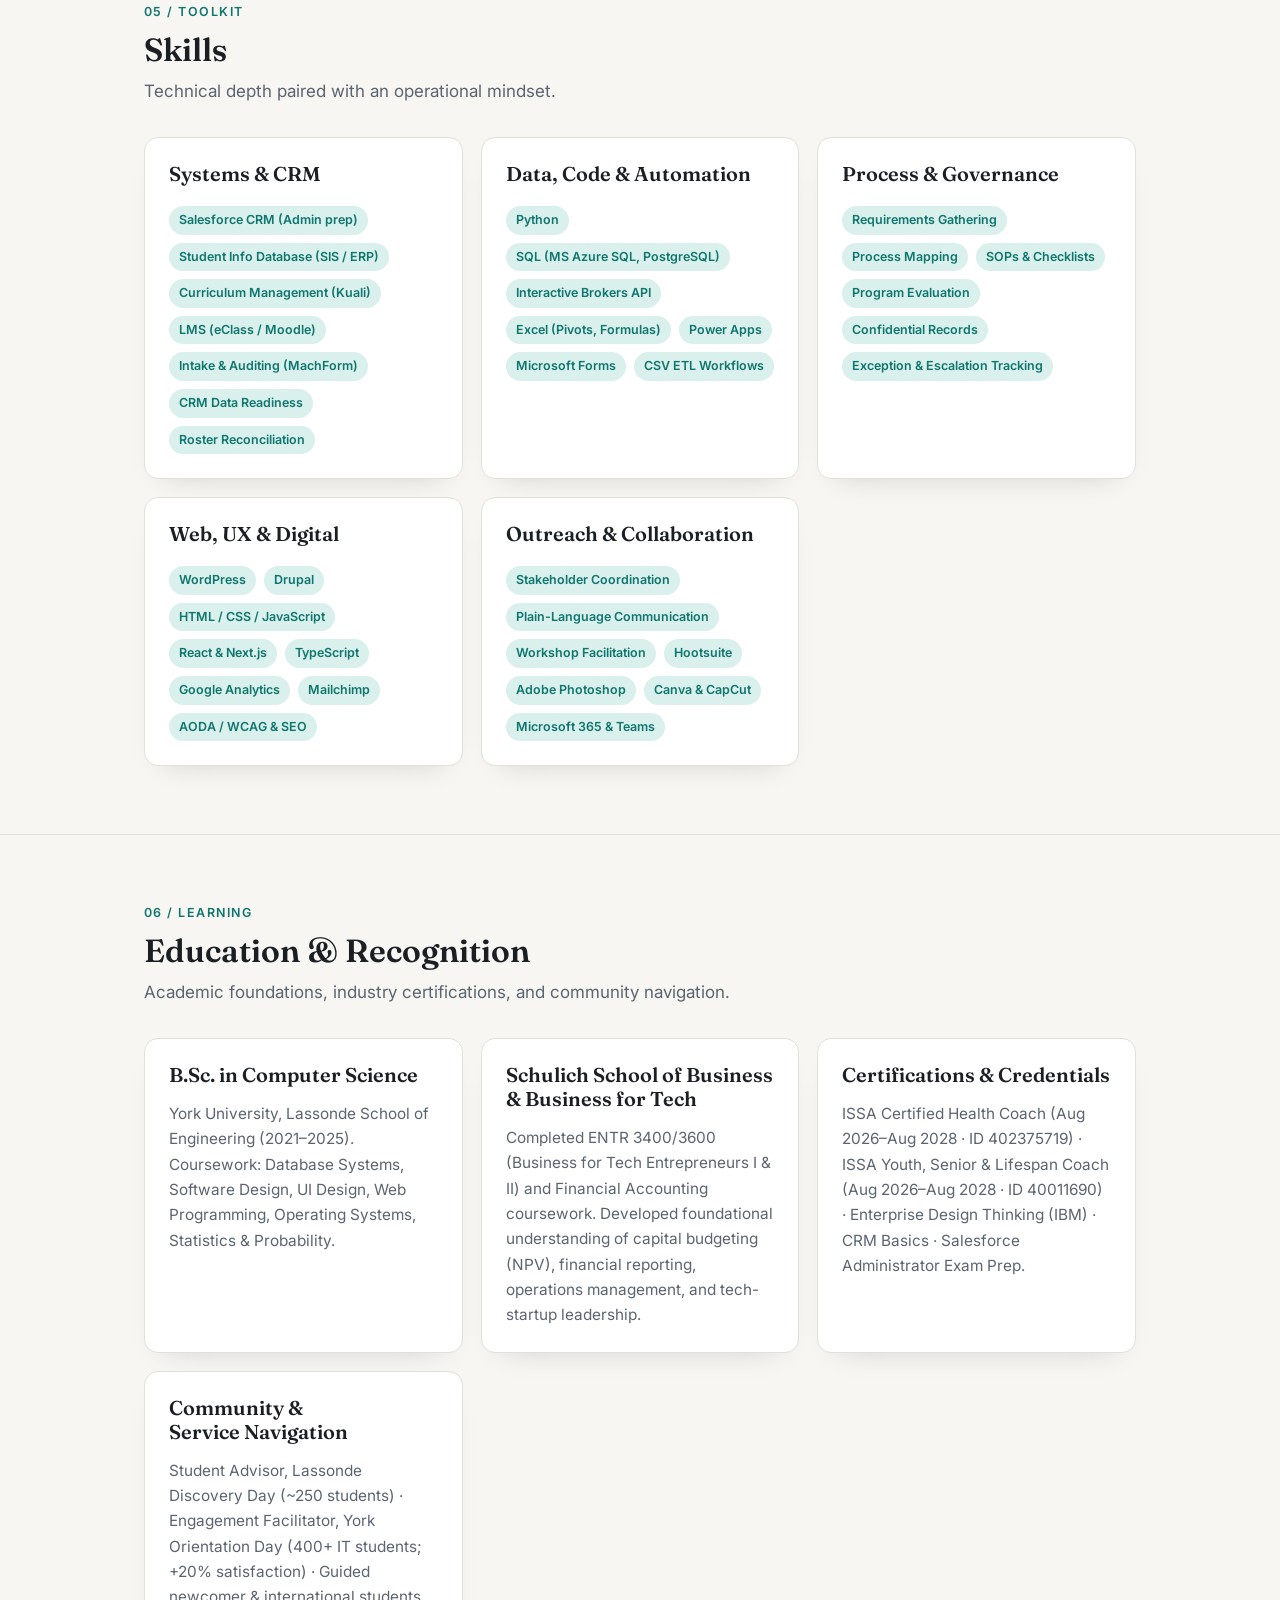
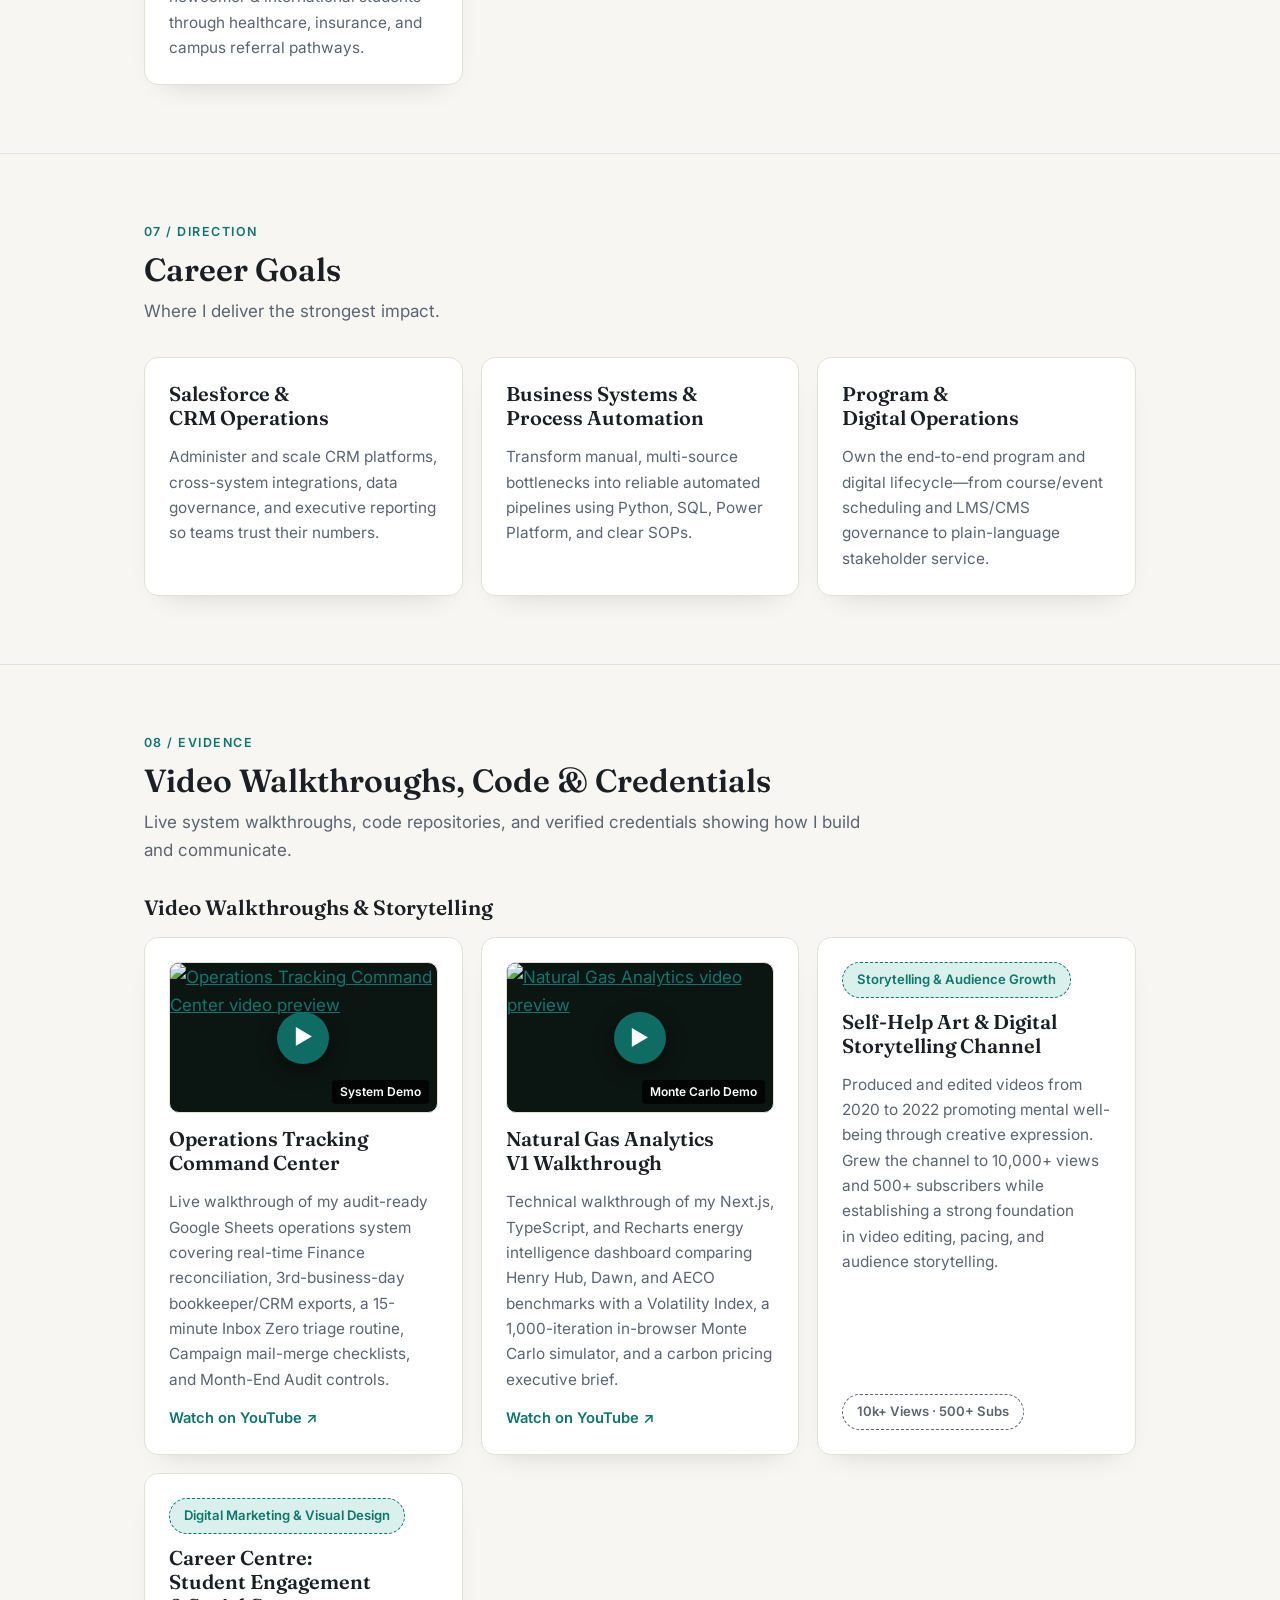
==== commit 3beb0e0f: "feat(projects): add 4-stage architecture drawers and audit logs for proj-04, proj-07, and proj-08" ====
--- a/index.html
+++ b/index.html
@@ -40,7 +40,7 @@
   <link href="https://fonts.googleapis.com/css2?family=Fraunces:opsz,wght@9..144,500;600;700&family=Inter:wght@400;500;600;700&display=swap" rel="stylesheet">
 
   <!-- Stylesheet -->
-  <link rel="stylesheet" href="css/style.css?v=2.1">
+  <link rel="stylesheet" href="css/style.css?v=2.2">
 
   <!-- FOUC Prevention for Theme -->
   <script>
@@ -632,6 +632,39 @@
               <span class="chip">Dashboards</span>
               <span class="chip">Excel</span>
             </div>
+            <details class="proj-case-study">
+              <summary>View Architecture &amp; Sanitized Pipeline Logic</summary>
+              <div class="cs-body">
+                <span class="cs-badge">Sanitized Cross-System Reconciliation Engine &bull; Tri-Source Audit Architecture</span>
+                <p>To resolve cross-system data discrepancies across ~70 courses per term and give leadership clear capacity visibility, I architected an automated multi-source reconciliation pipeline:</p>
+                <div class="cs-flow">
+                  <div class="cs-step">
+                    <strong>Stage 1: Multi-Source Data Federation</strong>
+                    Ingests disparate extracts from Salesforce CRM (course enrollment states), Core SIS / ERP Database (source of truth for student rosters &amp; grades), and Kuali (official curriculum syllabus parameters).
+                  </div>
+                  <div class="cs-step">
+                    <strong>Stage 2: Cross-System Discrepancy Reconciliation</strong>
+                    Executes automated record matching across Course Codes, Section IDs, and Instructor Allocations, auto-flagging misalignments between CRM rosters and database records.
+                  </div>
+                  <div class="cs-step">
+                    <strong>Stage 3: Decision-Support Matrix &amp; Capacity Modeling</strong>
+                    Calculates room occupancy ratios, deferred exam petition thresholds, and staffing allocations against institutional policy limits.
+                  </div>
+                  <div class="cs-step">
+                    <strong>Stage 4: Executive Dashboard &amp; Audit Dispatch</strong>
+                    Feeds structured data into automated Excel KPI dashboards, generating weekly operational readiness packs for senior academic leadership.
+                  </div>
+                </div>
+                <div class="cs-spec">
+                  // SANITIZED CROSS-SYSTEM RECONCILIATION LOG<br>
+                  &gt; STATUS: RECONCILIATION_ENGINE_ACTIVE<br>
+                  &gt; FEDERATED_SOURCES: Core SIS (ERP) &bull; Salesforce CRM &bull; Kuali (Curriculum) &bull; Excel Roster Feeds<br>
+                  &gt; MATCH_RATE: 100% Course-to-Catalogue Verification Across ~70 Courses / Term<br>
+                  &gt; EXCEPTION_HANDLING: Zero Unreconciled Cross-System Instructor or Section Misallocations<br>
+                  &gt; LEADERSHIP_IMPACT: Real-Time Operational Visibility for Complex Academic Exam Decision Support
+                </div>
+              </div>
+            </details>
           </div>
         </article>
 
@@ -785,6 +818,39 @@
               <span class="chip">Google Analytics</span>
               <span class="chip">AODA / SEO</span>
             </div>
+            <details class="proj-case-study">
+              <summary>View Architecture &amp; Sanitized Pipeline Logic</summary>
+              <div class="cs-body">
+                <span class="cs-badge">Sanitized Automated Web Governance &bull; AODA / WCAG 2.1 AA Compliance Suite</span>
+                <p>To eliminate navigation friction across 95+ institutional web properties and 60+ academic databases while ensuring strict provincial accessibility compliance (AODA / WCAG 2.1 AA), I deployed an automated governance framework:</p>
+                <div class="cs-flow">
+                  <div class="cs-step">
+                    <strong>Stage 1: Multi-Property Discovery &amp; Crawl</strong>
+                    Automated crawler inventories 95+ institutional website properties and 60+ databases across WordPress and Drupal CMS architectures.
+                  </div>
+                  <div class="cs-step">
+                    <strong>Stage 2: WCAG 2.1 AA Rule Engine</strong>
+                    Runs programmatic checks against colour contrast thresholds (min 4.5:1), landmark semantic hierarchies, aria-label completeness, and keyboard focus trap prevention.
+                  </div>
+                  <div class="cs-step">
+                    <strong>Stage 3: Information Architecture &amp; SEO Optimization</strong>
+                    Ingests Google Analytics user flows and heatmaps to identify high-dropoff navigation bottlenecks, optimizing pathing and canonical metadata.
+                  </div>
+                  <div class="cs-step">
+                    <strong>Stage 4: Remediation SOPs &amp; Governance Logging</strong>
+                    Generates plain-language remediation tickets, step-by-step publisher checklists, and compliance audit certificates for academic departments.
+                  </div>
+                </div>
+                <div class="cs-spec">
+                  // SANITIZED WEB GOVERNANCE &amp; COMPLIANCE AUDIT LOG<br>
+                  &gt; STATUS: ACCESSIBILITY_GOVERNANCE_CERTIFIED<br>
+                  &gt; SCOPE_COVERED: 95+ Institutional Web Properties &bull; 60+ Academic Databases<br>
+                  &gt; COMPLIANCE_BENCHMARK: Strict AODA / WCAG 2.1 AA Standards Verified<br>
+                  &gt; AUDIT_METRICS: 17% Reduction in User Bounce Rates &bull; +20% Faster Page Speeds<br>
+                  &gt; ORGANIC_GROWTH: +25% Organic Search Traffic Lift Through Structured Metadata Audits
+                </div>
+              </div>
+            </details>
           </div>
         </article>
 
@@ -824,6 +890,39 @@
               <span class="chip">Team lead</span>
               <span class="chip">Process design</span>
             </div>
+            <details class="proj-case-study">
+              <summary>View Architecture &amp; Sanitized Pipeline Logic</summary>
+              <div class="cs-body">
+                <span class="cs-badge">Sanitized Digital Transformation Framework &bull; Legacy-to-CRM Consolidation</span>
+                <p>As Team Lead for the York University &times; Salesforce &times; RBC Future Launch initiative, I architected a strategic roadmap to consolidate fragmented legacy data and unify multi-stakeholder tracking:</p>
+                <div class="cs-flow">
+                  <div class="cs-step">
+                    <strong>Stage 1: Legacy Data &amp; Workflow Discovery</strong>
+                    Maps fragmented spreadsheets, legacy database silos, and ad-hoc email communications across student, partner, and funding allocation streams.
+                  </div>
+                  <div class="cs-step">
+                    <strong>Stage 2: Entity Schema Design &amp; Standardization</strong>
+                    Defines unified Salesforce custom objects, field-level security protocols, canonical contact schemas, and deduplication rules.
+                  </div>
+                  <div class="cs-step">
+                    <strong>Stage 3: Lifecycle Tracking &amp; Automation</strong>
+                    Architects automated stakeholder progression stages, touchpoint follow-up triggers, and grant milestone tracking pipelines.
+                  </div>
+                  <div class="cs-step">
+                    <strong>Stage 4: Executive BI &amp; Impact Analytics</strong>
+                    Delivers centralized reporting dashboards tracking cohort engagement, partnership KPIs, and program conversion metrics in a unified single pane of glass.
+                  </div>
+                </div>
+                <div class="cs-spec">
+                  // SANITIZED DIGITAL TRANSFORMATION ARCHITECTURE LOG<br>
+                  &gt; STATUS: CRM_TRANSFORMATION_FRAMEWORK_DELIVERED<br>
+                  &gt; ROLE: Team Lead (Cross-Functional Coordination: York University &times; Salesforce &times; RBC Future Launch)<br>
+                  &gt; LEGACY_MAPPING: Fragmented Multi-Unit Spreadsheets Consolidated into Unified Data Architecture<br>
+                  &gt; STAKEHOLDER_LIFECYCLE: End-to-End Tracking Across Academic, Industry &amp; Funding Partners<br>
+                  &gt; STRATEGY_OUTCOME: Executive-Ready Data Governance Framework with 100% Unified Pipeline Visibility
+                </div>
+              </div>
+            </details>
           </div>
         </article>
       </div>
@@ -1681,6 +1780,6 @@
   </dialog>
 
   <!-- Core Script -->
-  <script src="js/main.js?v=2.0" defer></script>
+  <script src="js/main.js?v=2.2" defer></script>
 </body>
 </html>
--- a/css/style.css
+++ b/css/style.css
@@ -268,6 +268,7 @@
 .hero {
   padding: 88px 0 56px;
   position: relative;
+  overflow-x: clip;
 }
 .hero::before {
   content: "";
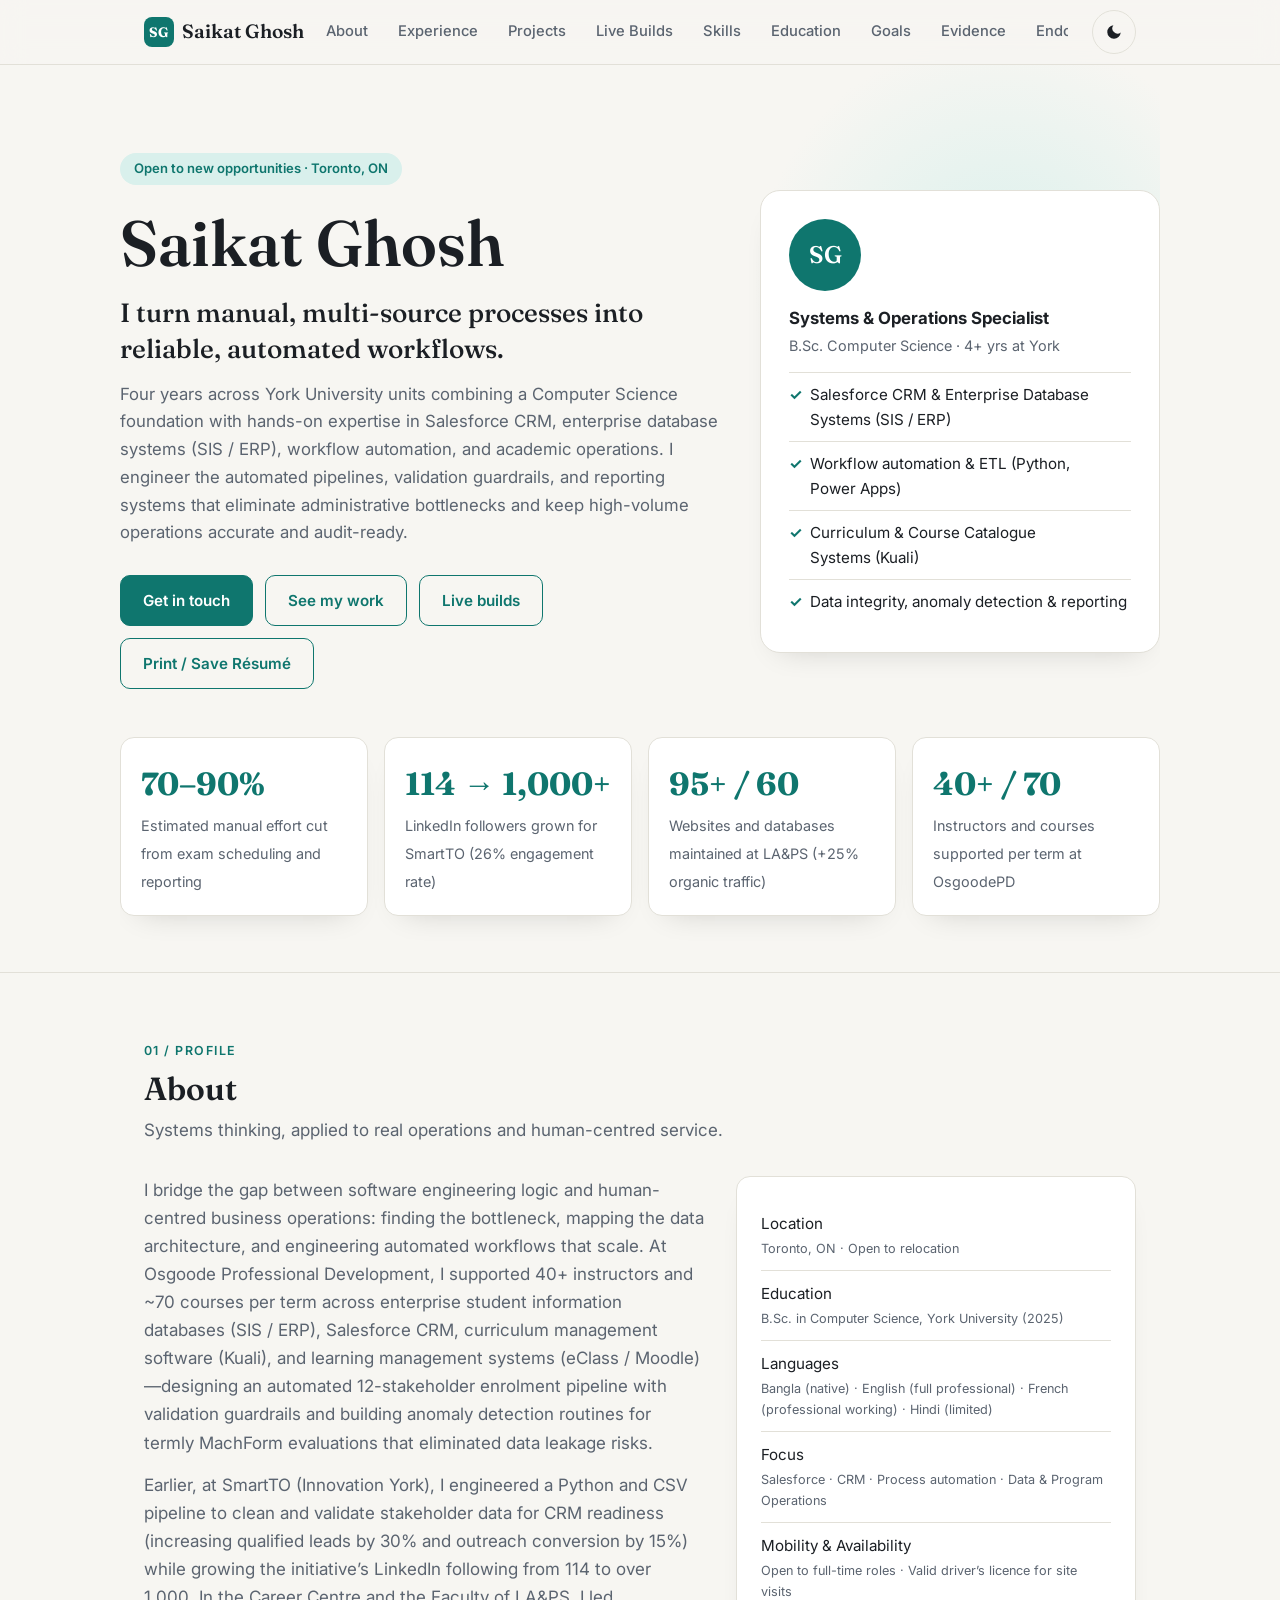
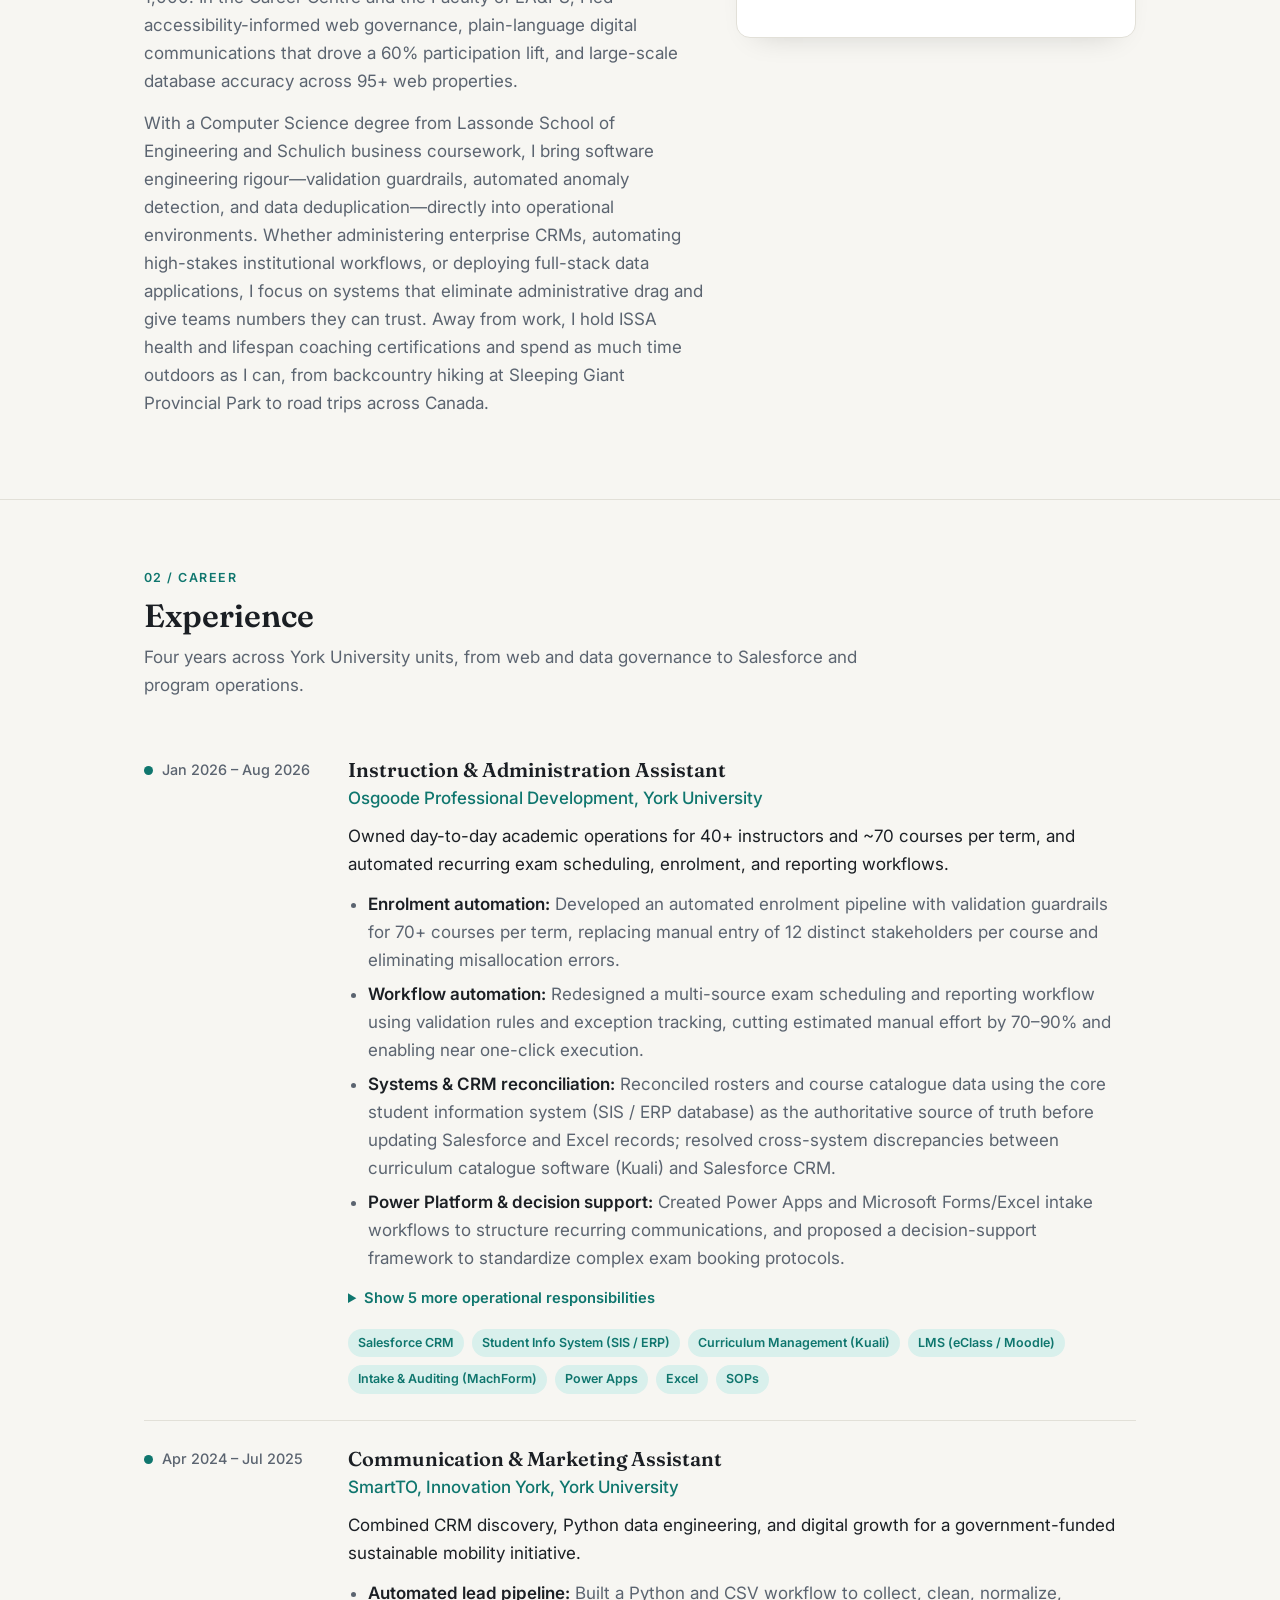
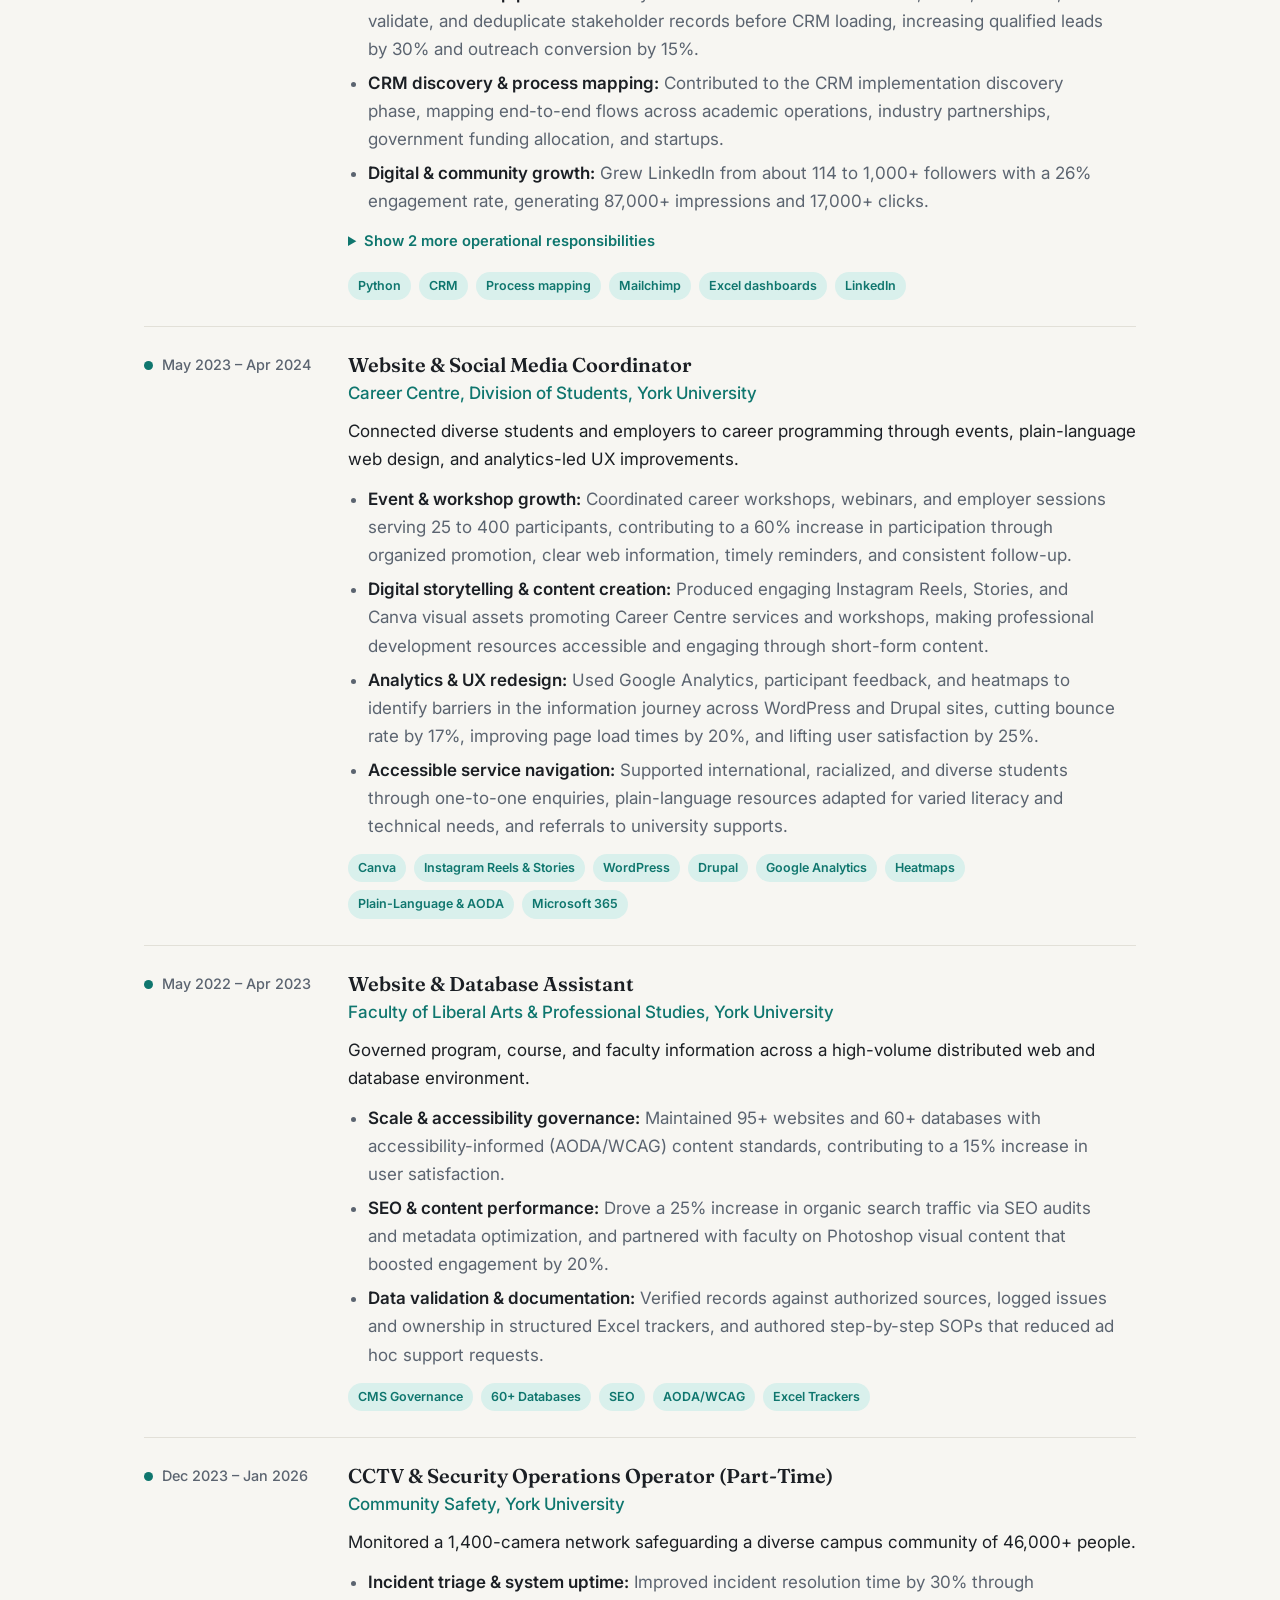
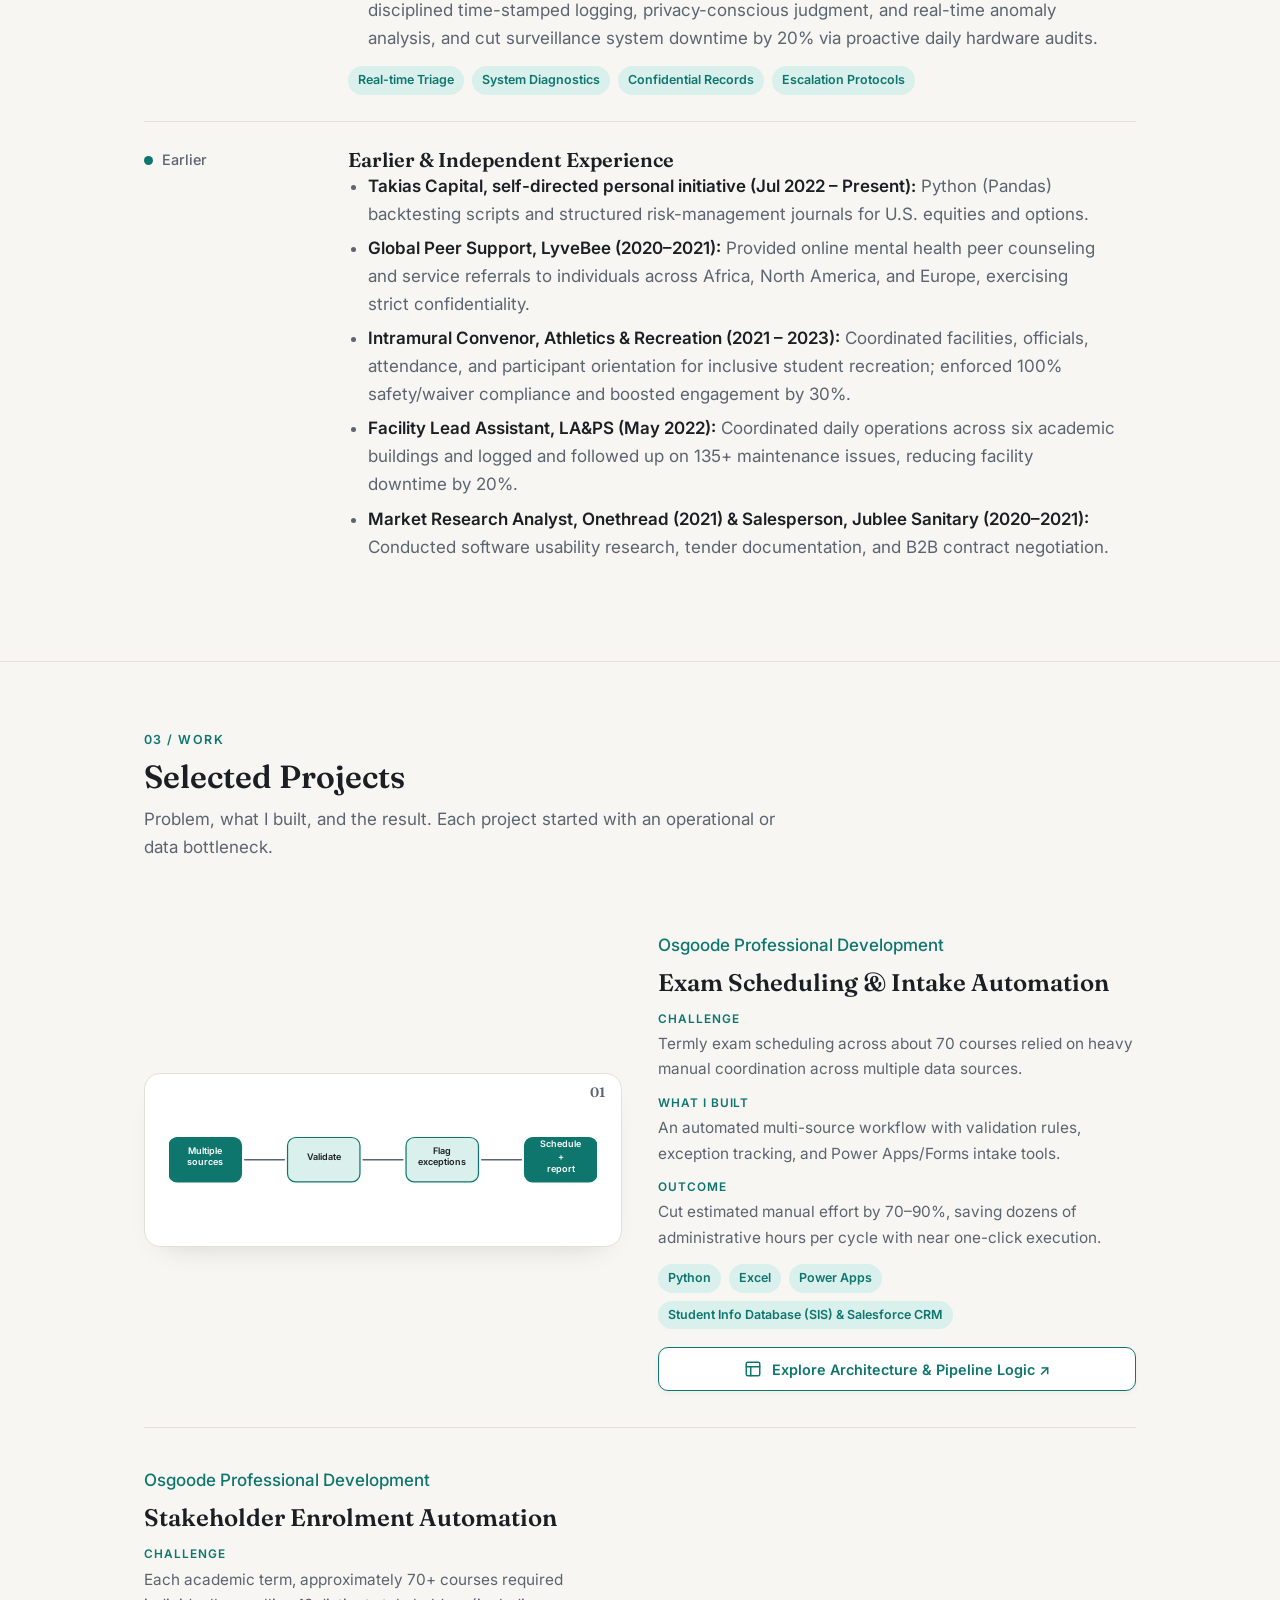
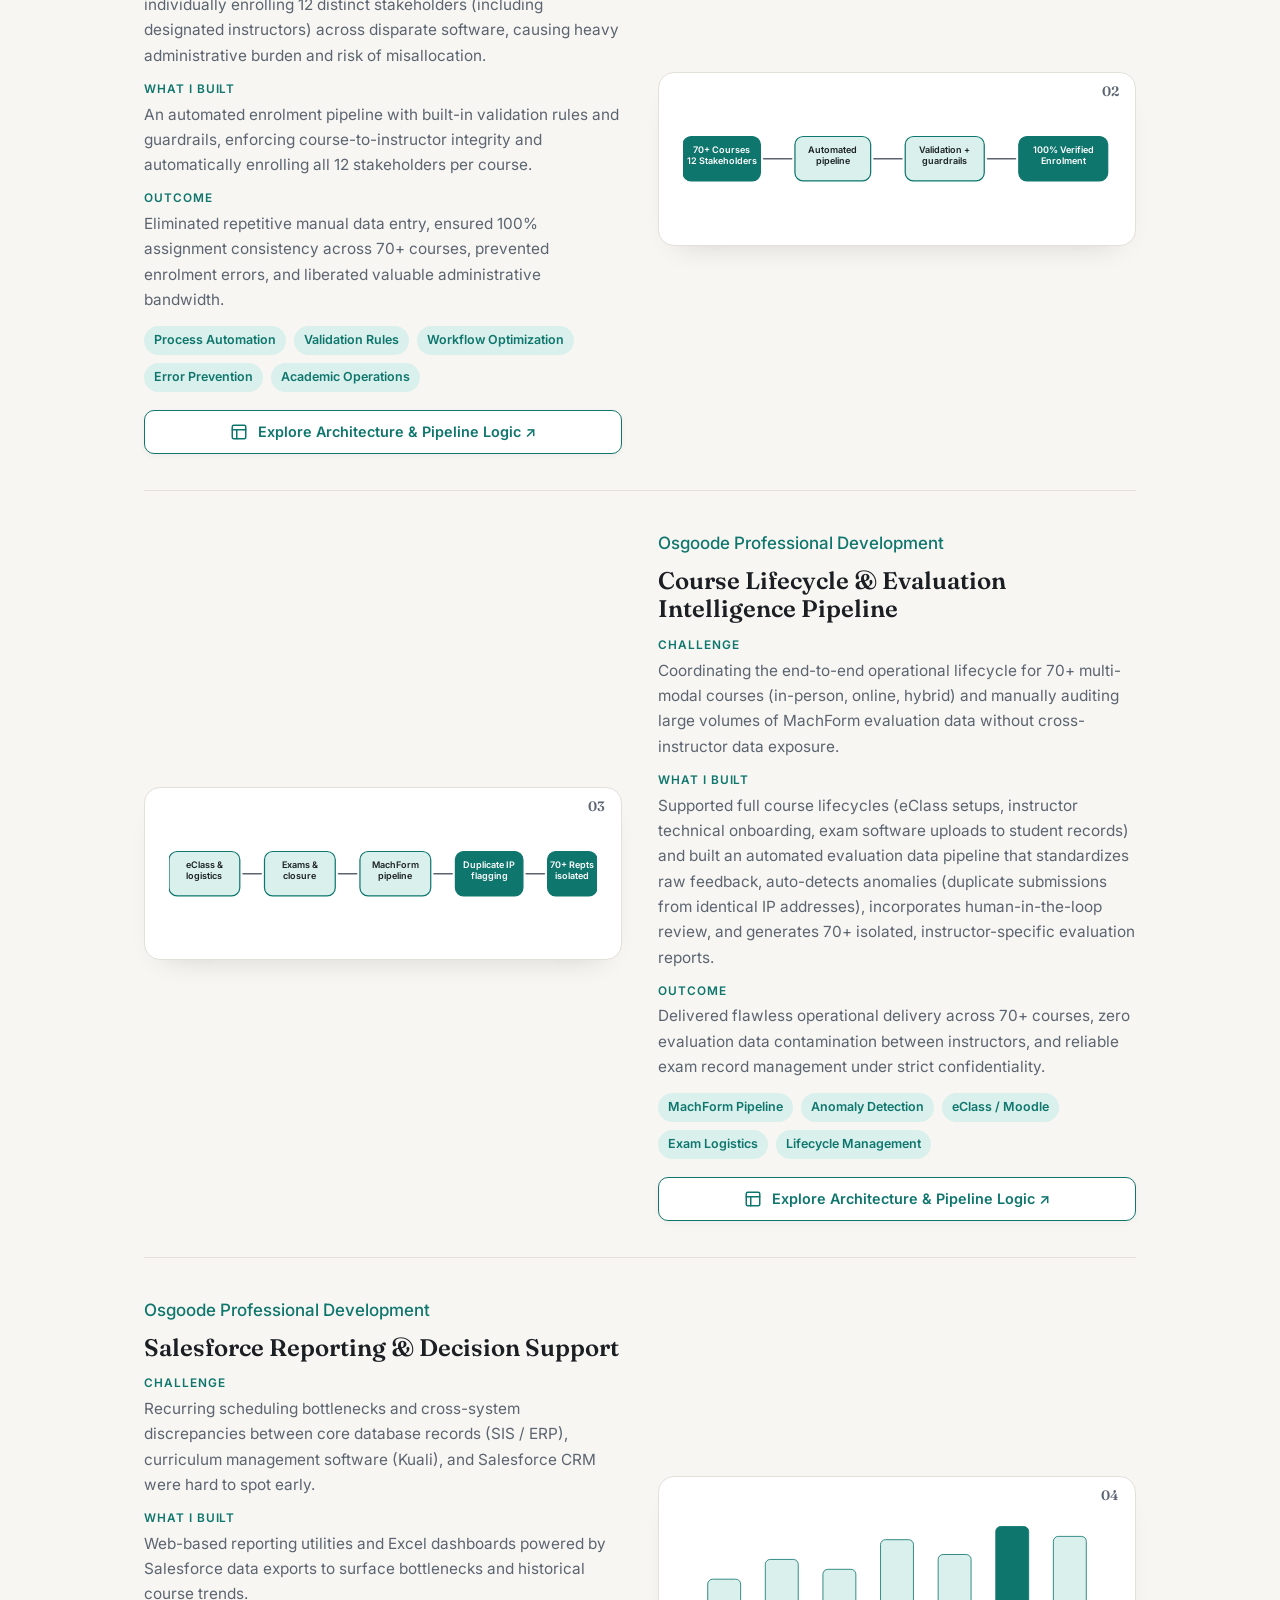
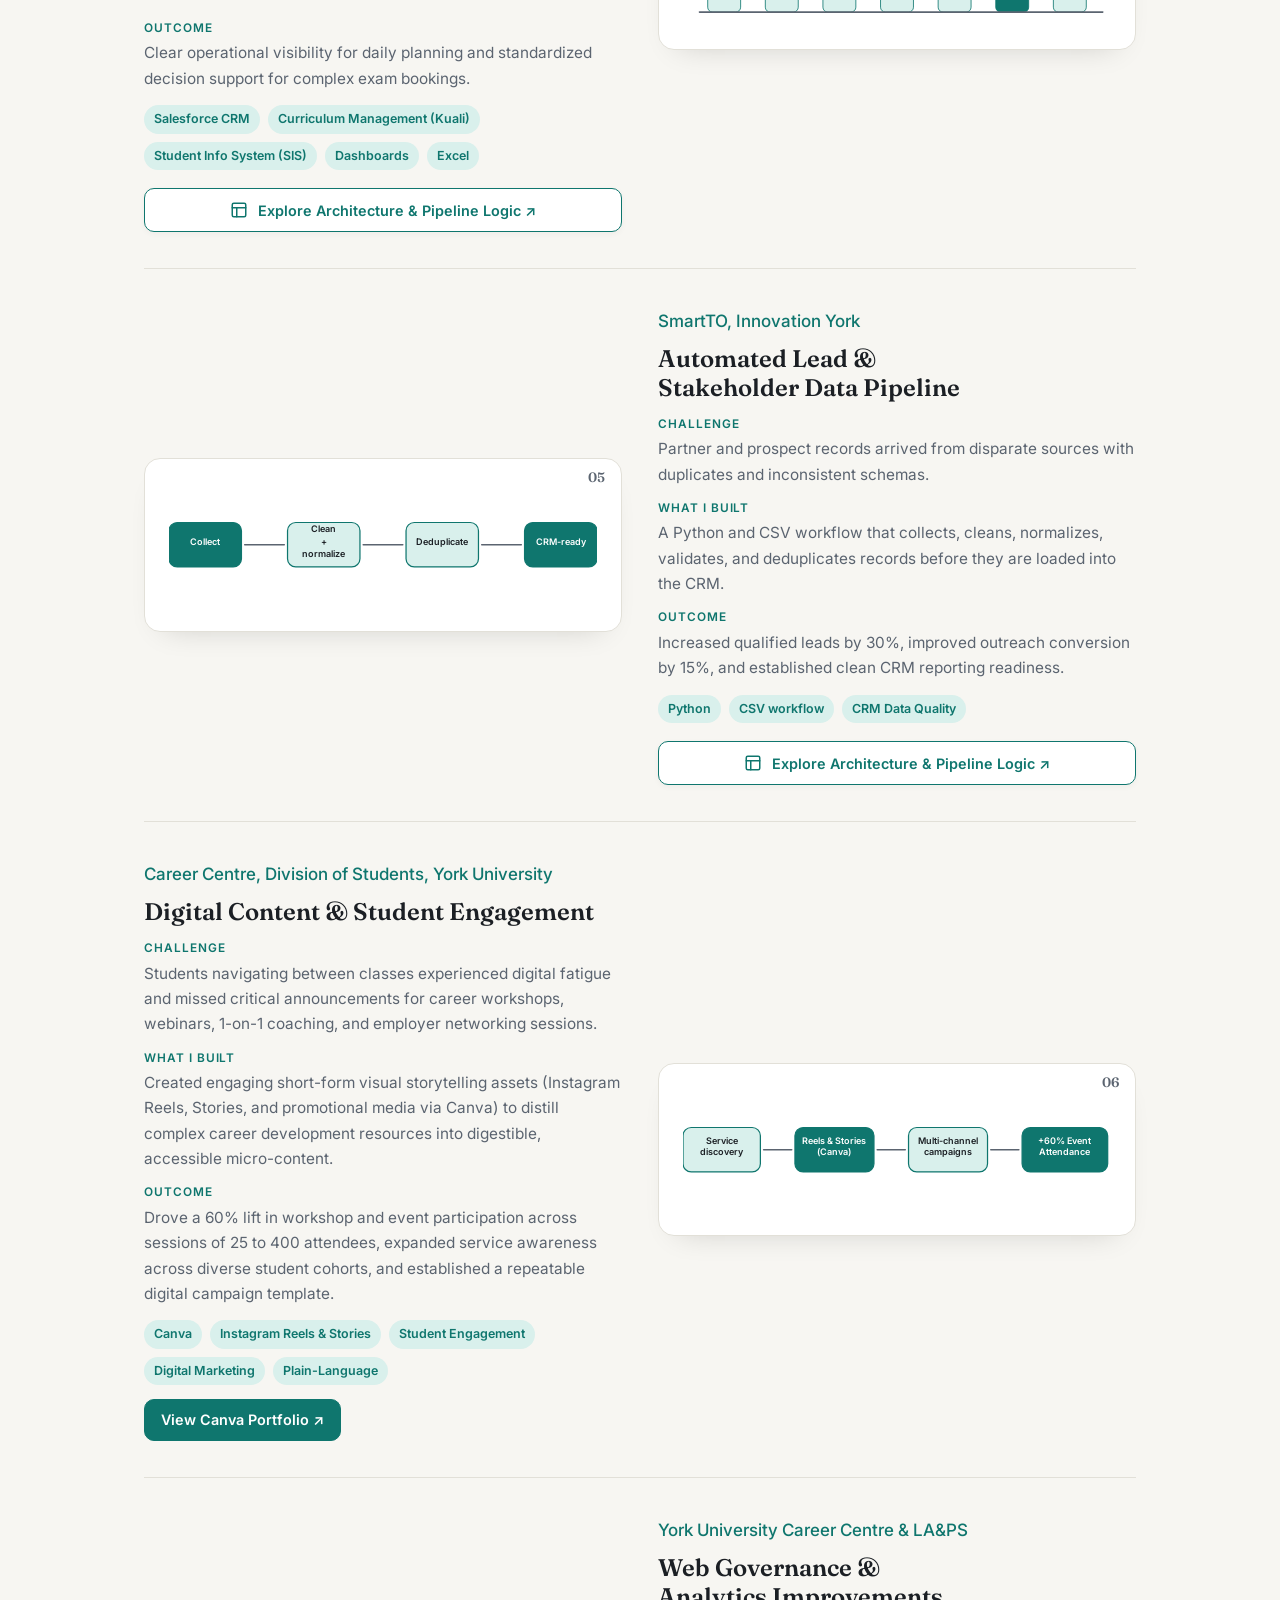
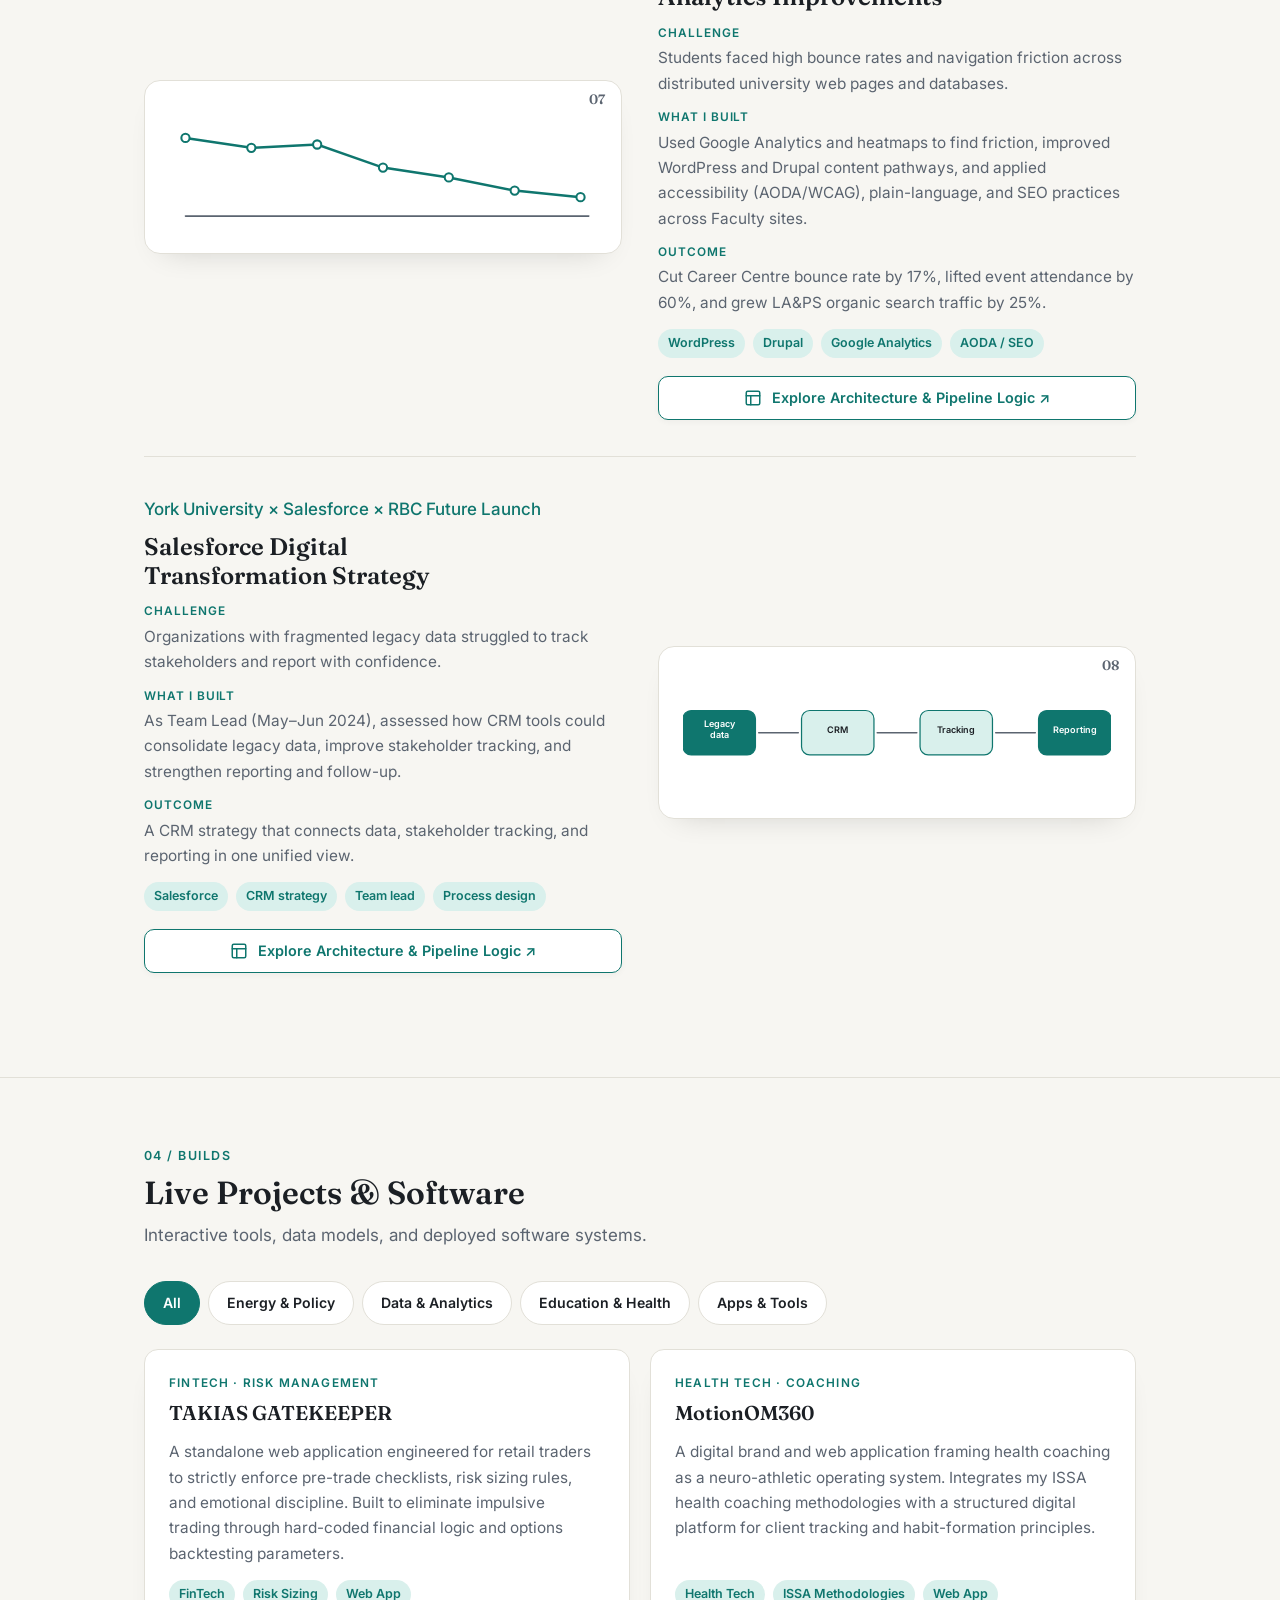
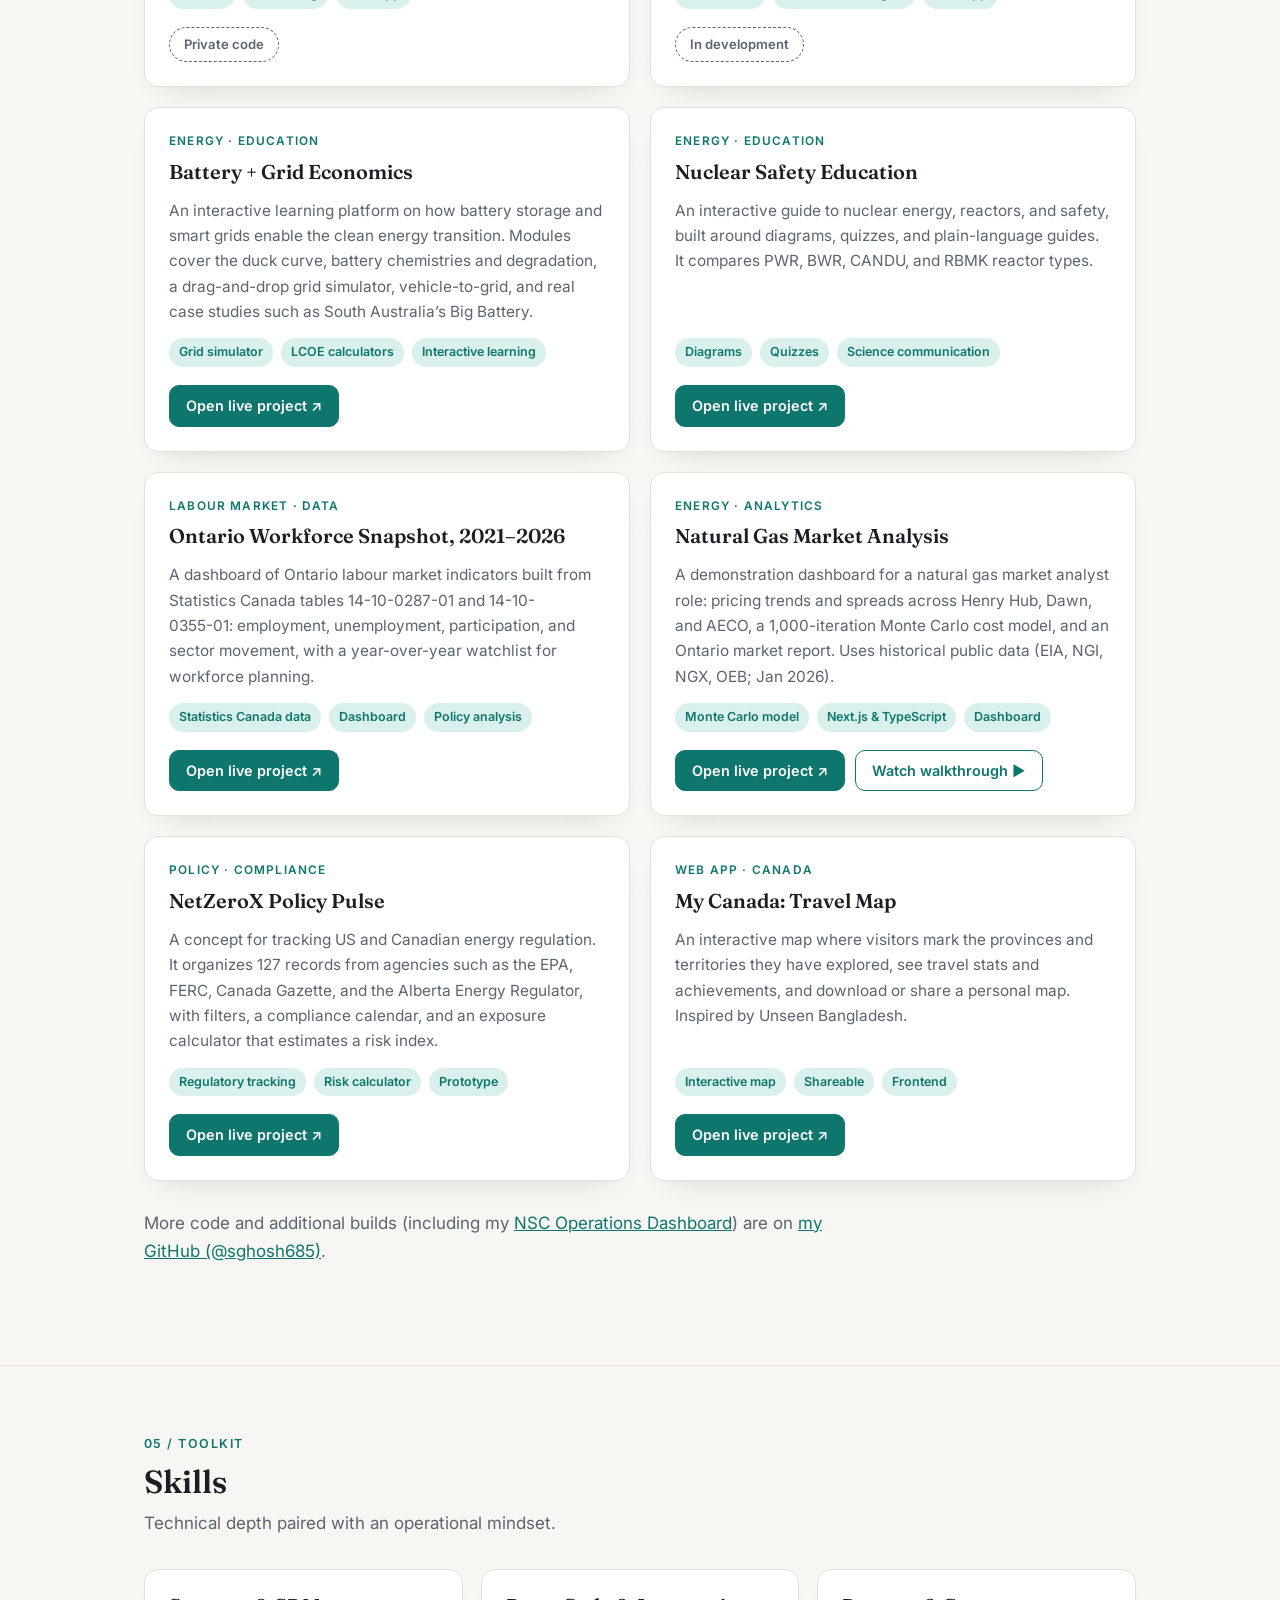
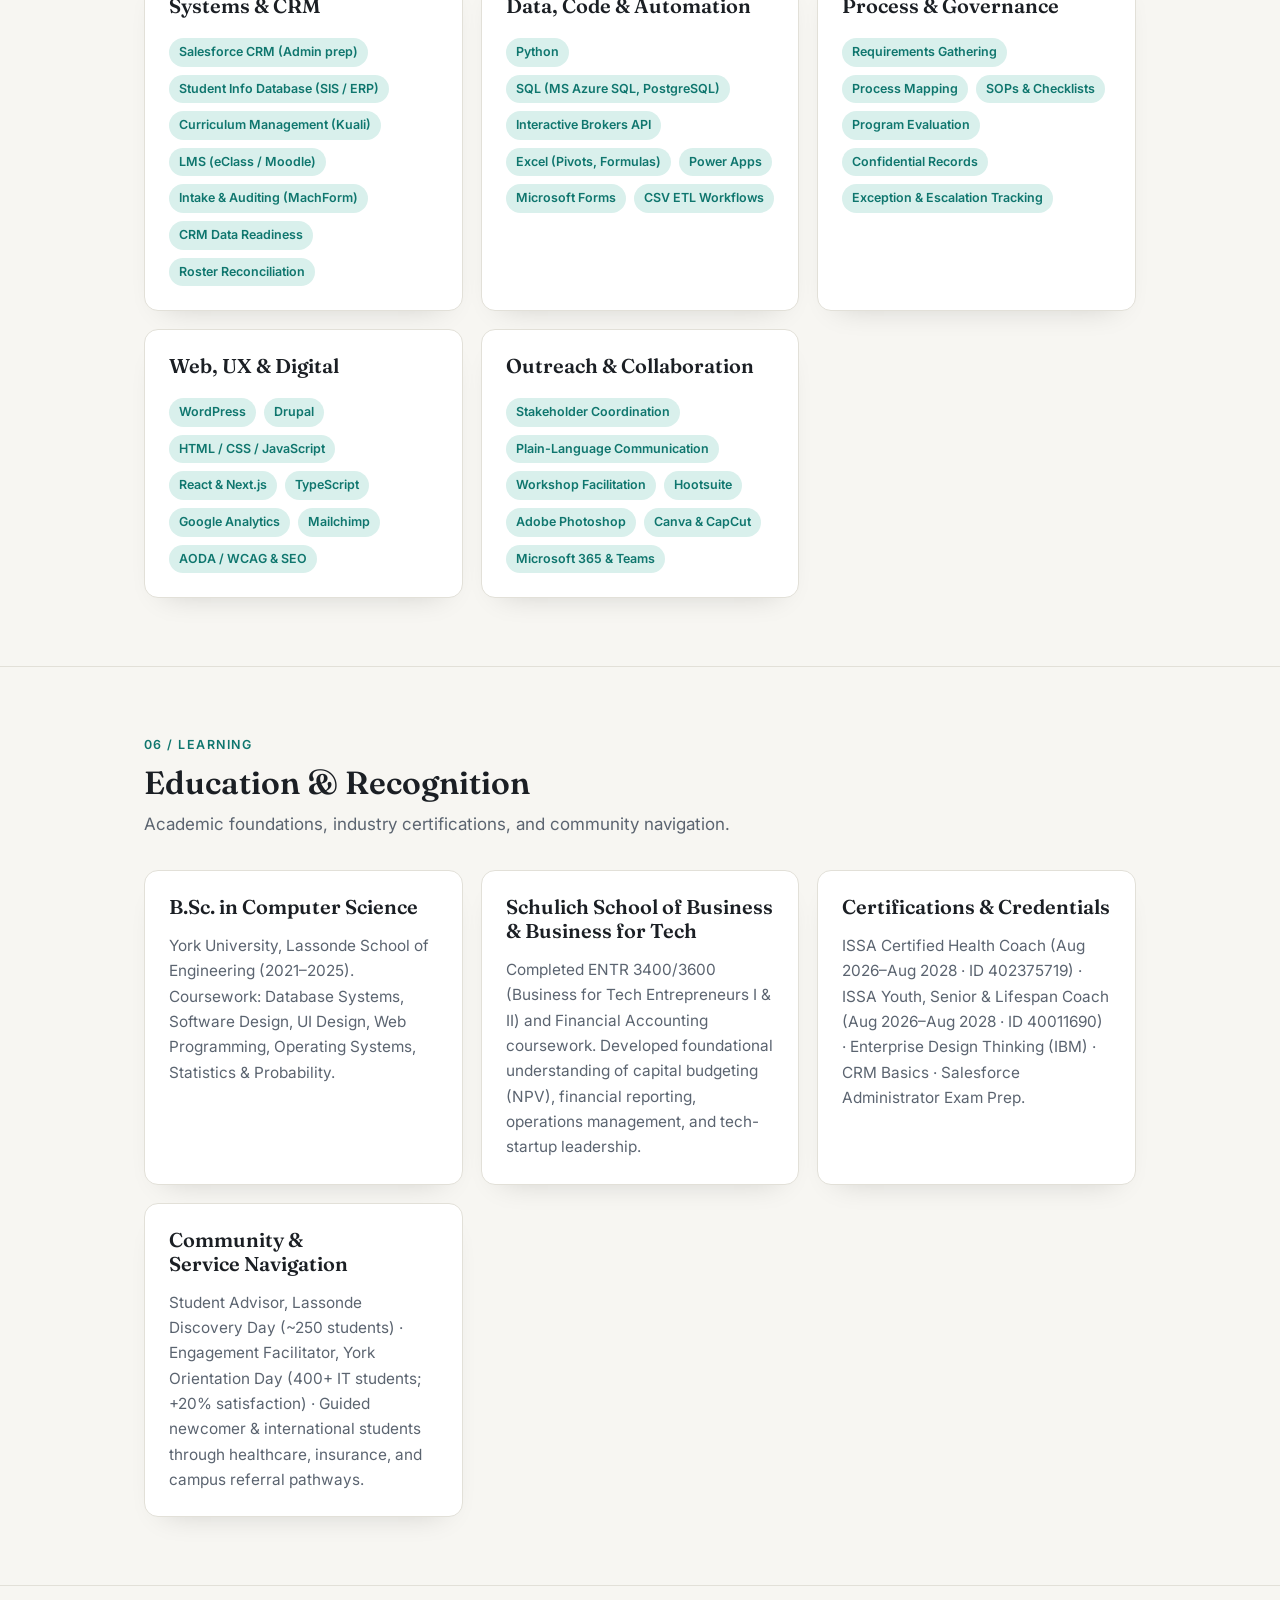
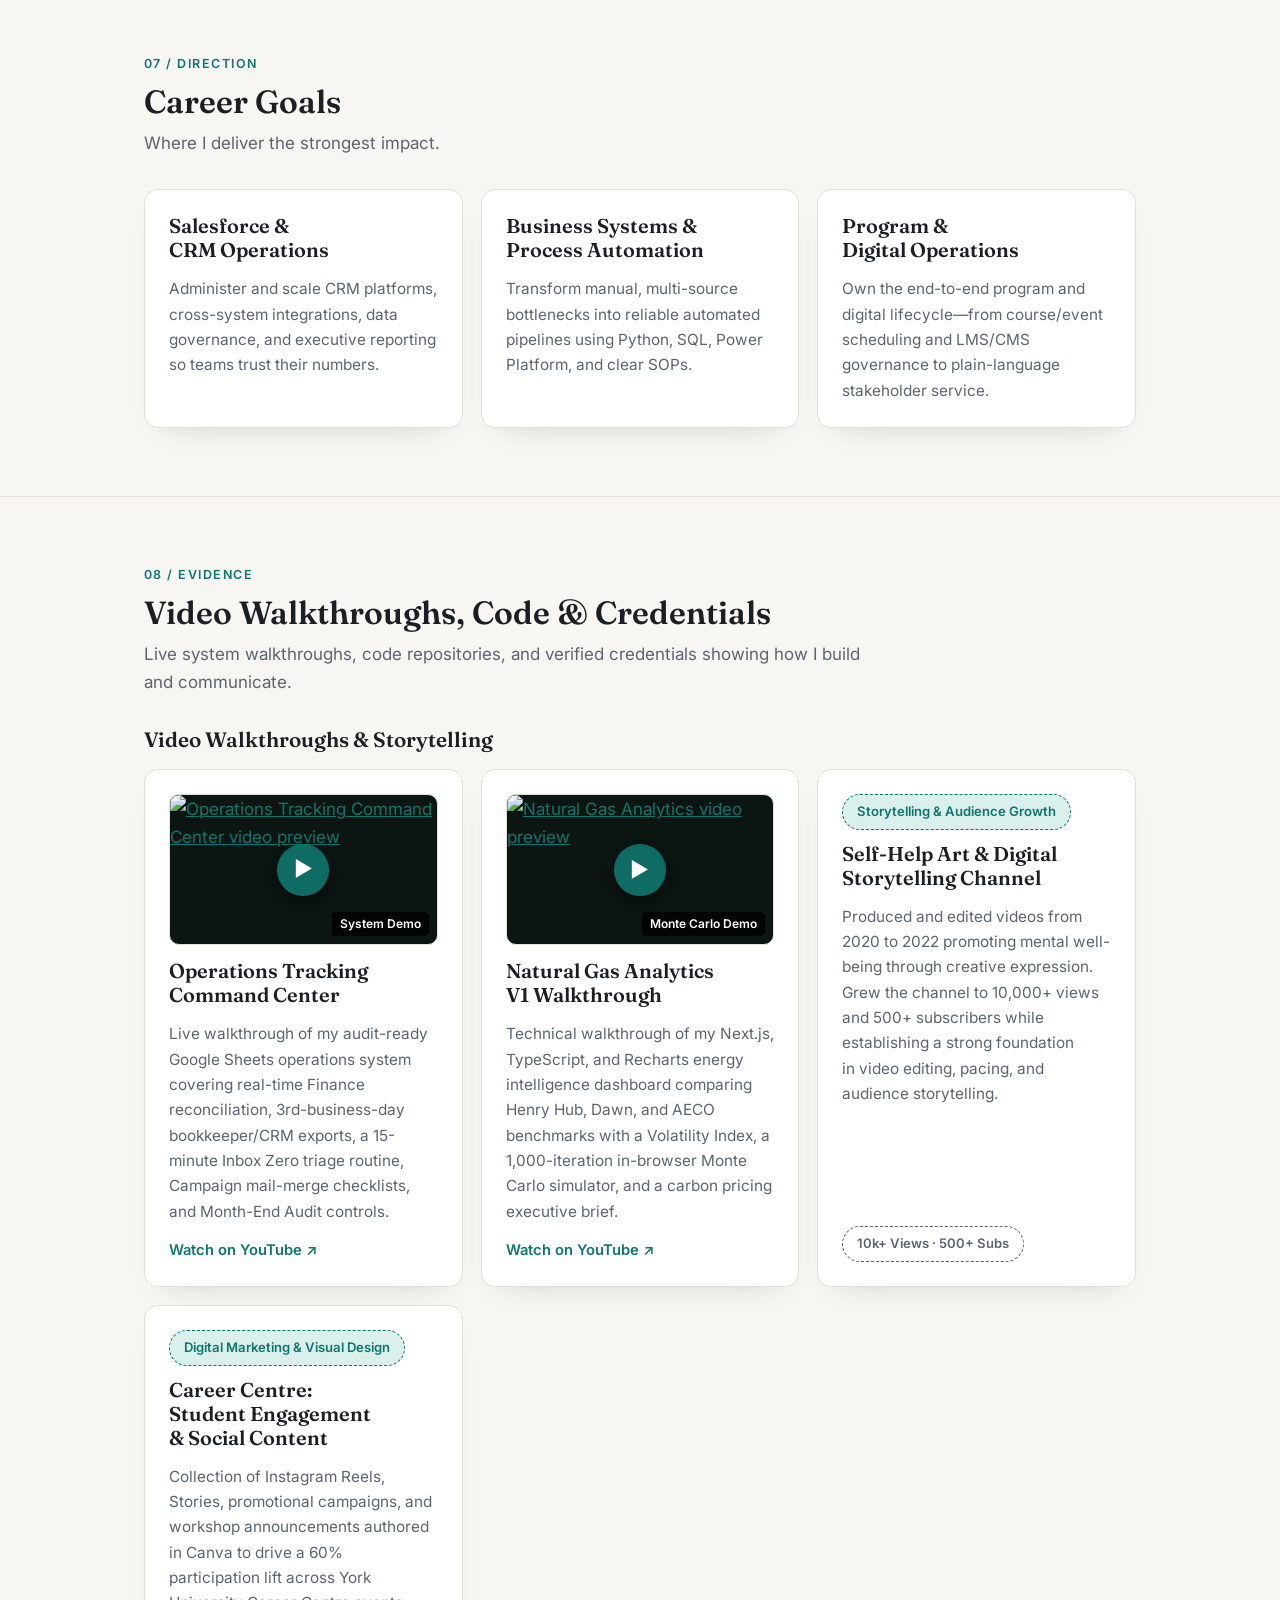
==== commit e3bb4c51: "feat(ui): redesign Architecture & Pipeline Logic into Model C Cinematic Engineering Case Study Modal" ====
--- a/index.html
+++ b/index.html
@@ -40,7 +40,7 @@
   <link href="https://fonts.googleapis.com/css2?family=Fraunces:opsz,wght@9..144,500;600;700&family=Inter:wght@400;500;600;700&display=swap" rel="stylesheet">
 
   <!-- Stylesheet -->
-  <link rel="stylesheet" href="css/style.css?v=2.2">
+  <link rel="stylesheet" href="css/style.css?v=3.0">
 
   <!-- FOUC Prevention for Theme -->
   <script>
@@ -409,39 +409,10 @@
               <span class="chip">Power Apps</span>
               <span class="chip">Student Info Database (SIS) &amp; Salesforce CRM</span>
             </div>
-            <details class="proj-case-study">
-              <summary>View Architecture &amp; Sanitized Pipeline Logic</summary>
-              <div class="cs-body">
-                <span class="cs-badge">Sanitized Multi-Source Engine &bull; Conflict Matrix Architecture</span>
-                <p>To eliminate 70–90% of manual coordination overhead across ~70 courses per term, I architected an automated multi-source intake and scheduling engine:</p>
-                <div class="cs-flow">
-                  <div class="cs-step">
-                    <strong>Stage 1: Multi-Source Ingestion</strong>
-                    Federates exam parameters from Core SIS (student rosters), Salesforce CRM (course status), Kuali (syllabus format), and Power Apps/Forms (instructor requests).
-                  </div>
-                  <div class="cs-step">
-                    <strong>Stage 2: Conflict &amp; Constraint Matrix</strong>
-                    Validates room capacity thresholds, instructor availability windows, and student accessibility accommodation requirements (extra time / private proctoring).
-                  </div>
-                  <div class="cs-step">
-                    <strong>Stage 3: Exception Quarantine</strong>
-                    Isolates cross-listed multi-section courses and deferred exam petitions into an administrative human-in-the-loop review queue.
-                  </div>
-                  <div class="cs-step">
-                    <strong>Stage 4: Automated Schedule Dispatch</strong>
-                    Generates conflict-free timetable exports, automated calendar bookings (25Live), and standardized instructor packets with near one-click execution.
-                  </div>
-                </div>
-                <div class="cs-spec">
-                  // SANITIZED AUDIT &amp; TRANSACTION LOG<br>
-                  &gt; STATUS: SCHEDULING_ENGINE_COMPLETE<br>
-                  &gt; DATA_SOURCES: SIS (Core DB) &bull; Salesforce CRM &bull; Kuali (Curriculum) &bull; Power Apps Intake<br>
-                  &gt; SCOPE: ~70 Academic Courses Reconciled &bull; 40+ Instructors Verified<br>
-                  &gt; CONFLICT_DETECTION: 0 Time-Block or Room-Capacity Overlaps<br>
-                  &gt; OPERATIONAL_IMPACT: 70–90% Reduction in Administrative Hours per Cycle
-                </div>
-              </div>
-            </details>
+            <button type="button" class="btn-case-study" onclick="openCaseStudyModal('proj-01', this)" aria-haspopup="dialog" aria-controls="caseStudyModal">
+              <svg width="18" height="18" viewBox="0 0 24 24" fill="none" stroke="currentColor" stroke-width="2" stroke-linecap="round" stroke-linejoin="round" aria-hidden="true"><rect x="3" y="3" width="18" height="18" rx="2" ry="2"></rect><line x1="3" y1="9" x2="21" y2="9"></line><line x1="9" y1="21" x2="9" y2="9"></line></svg>
+              <span>Explore Architecture &amp; Pipeline Logic ↗</span>
+            </button>
           </div>
         </article>
 
@@ -485,38 +456,10 @@
               <span class="chip">Error Prevention</span>
               <span class="chip">Academic Operations</span>
             </div>
-            <details class="proj-case-study">
-              <summary>View Architecture &amp; Sanitized Pipeline Logic</summary>
-              <div class="cs-body">
-                <span class="cs-badge">Sanitized Architectural Blueprint &bull; FIPPA Compliant</span>
-                <p>To eliminate manual enrolment fatigue across 70+ academic courses and safeguard instructor allocations, I engineered an automated 4-stage pipeline with validation guardrails:</p>
-                <div class="cs-flow">
-                  <div class="cs-step">
-                    <strong>Stage 1: Ingestion</strong>
-                    Term course catalogue &amp; 12 designated role targets ingested into standardized matrix.
-                  </div>
-                  <div class="cs-step">
-                    <strong>Stage 2: Validation</strong>
-                    Automated schema check verifies course code formats, cross-listed sections &amp; role permissions.
-                  </div>
-                  <div class="cs-step">
-                    <strong>Stage 3: Guardrail</strong>
-                    Cross-references SIS as authoritative source to prevent cross-course instructor misallocation.
-                  </div>
-                  <div class="cs-step">
-                    <strong>Stage 4: Execution</strong>
-                    Automated batch provisioning generates time-stamped transaction audit logs with 100% verified allocation.
-                  </div>
-                </div>
-                <div class="cs-spec">
-                  // SANITIZED TRANSACTION LOG<br>
-                  &gt; STATUS: PROVISIONING_COMPLETE<br>
-                  &gt; SCOPE: 70+ Course Sections &bull; 12 Stakeholder Roles/Course (840+ Total Allocations)<br>
-                  &gt; GUARDRAIL AUDIT: 0 Course Misallocations &bull; 100% Roster Consistency Achieved<br>
-                  &gt; ADMINISTRATIVE BANDWIDTH SAVED: ~40 Hours per Academic Term
-                </div>
-              </div>
-            </details>
+            <button type="button" class="btn-case-study" onclick="openCaseStudyModal('proj-02', this)" aria-haspopup="dialog" aria-controls="caseStudyModal">
+              <svg width="18" height="18" viewBox="0 0 24 24" fill="none" stroke="currentColor" stroke-width="2" stroke-linecap="round" stroke-linejoin="round" aria-hidden="true"><rect x="3" y="3" width="18" height="18" rx="2" ry="2"></rect><line x1="3" y1="9" x2="21" y2="9"></line><line x1="9" y1="21" x2="9" y2="9"></line></svg>
+              <span>Explore Architecture &amp; Pipeline Logic ↗</span>
+            </button>
           </div>
         </article>
 
@@ -564,38 +507,10 @@
               <span class="chip">Exam Logistics</span>
               <span class="chip">Lifecycle Management</span>
             </div>
-            <details class="proj-case-study">
-              <summary>View Architecture &amp; Sanitized Pipeline Logic</summary>
-              <div class="cs-body">
-                <span class="cs-badge">Sanitized Data Pipeline &bull; Anomaly Intelligence Model</span>
-                <p>Termly course evaluation audits across 70+ courses required handling large MachForm datasets without risking cross-instructor evaluation leaks or unvetted data distortions:</p>
-                <div class="cs-flow">
-                  <div class="cs-step">
-                    <strong>Stage 1: Bulk Ingestion</strong>
-                    Extracts raw student survey records from MachForm across all multi-modal delivery formats.
-                  </div>
-                  <div class="cs-step">
-                    <strong>Stage 2: IP Deduplication</strong>
-                    Hashes origin IP addresses and flags multi-submission clusters submitted in narrow timestamp windows.
-                  </div>
-                  <div class="cs-step">
-                    <strong>Stage 3: Quarantine Queue</strong>
-                    Isolates flagged IP anomalies into a human-in-the-loop review queue before downstream report generation.
-                  </div>
-                  <div class="cs-step">
-                    <strong>Stage 4: Isolated Reports</strong>
-                    Compiles 70+ isolated, instructor-specific evaluation summaries with zero cross-course data contamination.
-                  </div>
-                </div>
-                <div class="cs-spec">
-                  // SANITIZED AUDIT LOG<br>
-                  &gt; STATUS: EVALUATION_PIPELINE_COMPLETE<br>
-                  &gt; INGESTION: 70+ Course Evaluation Batches Processed &bull; Multi-Modal (In-Person / Online / Hybrid)<br>
-                  &gt; ANOMALY AUDIT: Duplicate IP clusters detected &bull; Quarantined for review prior to aggregation<br>
-                  &gt; PRIVACY AUDIT: 70+ Isolated Instructor Reports Generated &bull; 0% Cross-Course Data Contamination
-                </div>
-              </div>
-            </details>
+            <button type="button" class="btn-case-study" onclick="openCaseStudyModal('proj-03', this)" aria-haspopup="dialog" aria-controls="caseStudyModal">
+              <svg width="18" height="18" viewBox="0 0 24 24" fill="none" stroke="currentColor" stroke-width="2" stroke-linecap="round" stroke-linejoin="round" aria-hidden="true"><rect x="3" y="3" width="18" height="18" rx="2" ry="2"></rect><line x1="3" y1="9" x2="21" y2="9"></line><line x1="9" y1="21" x2="9" y2="9"></line></svg>
+              <span>Explore Architecture &amp; Pipeline Logic ↗</span>
+            </button>
           </div>
         </article>
 
@@ -632,39 +547,10 @@
               <span class="chip">Dashboards</span>
               <span class="chip">Excel</span>
             </div>
-            <details class="proj-case-study">
-              <summary>View Architecture &amp; Sanitized Pipeline Logic</summary>
-              <div class="cs-body">
-                <span class="cs-badge">Sanitized Cross-System Reconciliation Engine &bull; Tri-Source Audit Architecture</span>
-                <p>To resolve cross-system data discrepancies across ~70 courses per term and give leadership clear capacity visibility, I architected an automated multi-source reconciliation pipeline:</p>
-                <div class="cs-flow">
-                  <div class="cs-step">
-                    <strong>Stage 1: Multi-Source Data Federation</strong>
-                    Ingests disparate extracts from Salesforce CRM (course enrollment states), Core SIS / ERP Database (source of truth for student rosters &amp; grades), and Kuali (official curriculum syllabus parameters).
-                  </div>
-                  <div class="cs-step">
-                    <strong>Stage 2: Cross-System Discrepancy Reconciliation</strong>
-                    Executes automated record matching across Course Codes, Section IDs, and Instructor Allocations, auto-flagging misalignments between CRM rosters and database records.
-                  </div>
-                  <div class="cs-step">
-                    <strong>Stage 3: Decision-Support Matrix &amp; Capacity Modeling</strong>
-                    Calculates room occupancy ratios, deferred exam petition thresholds, and staffing allocations against institutional policy limits.
-                  </div>
-                  <div class="cs-step">
-                    <strong>Stage 4: Executive Dashboard &amp; Audit Dispatch</strong>
-                    Feeds structured data into automated Excel KPI dashboards, generating weekly operational readiness packs for senior academic leadership.
-                  </div>
-                </div>
-                <div class="cs-spec">
-                  // SANITIZED CROSS-SYSTEM RECONCILIATION LOG<br>
-                  &gt; STATUS: RECONCILIATION_ENGINE_ACTIVE<br>
-                  &gt; FEDERATED_SOURCES: Core SIS (ERP) &bull; Salesforce CRM &bull; Kuali (Curriculum) &bull; Excel Roster Feeds<br>
-                  &gt; MATCH_RATE: 100% Course-to-Catalogue Verification Across ~70 Courses / Term<br>
-                  &gt; EXCEPTION_HANDLING: Zero Unreconciled Cross-System Instructor or Section Misallocations<br>
-                  &gt; LEADERSHIP_IMPACT: Real-Time Operational Visibility for Complex Academic Exam Decision Support
-                </div>
-              </div>
-            </details>
+            <button type="button" class="btn-case-study" onclick="openCaseStudyModal('proj-04', this)" aria-haspopup="dialog" aria-controls="caseStudyModal">
+              <svg width="18" height="18" viewBox="0 0 24 24" fill="none" stroke="currentColor" stroke-width="2" stroke-linecap="round" stroke-linejoin="round" aria-hidden="true"><rect x="3" y="3" width="18" height="18" rx="2" ry="2"></rect><line x1="3" y1="9" x2="21" y2="9"></line><line x1="9" y1="21" x2="9" y2="9"></line></svg>
+              <span>Explore Architecture &amp; Pipeline Logic ↗</span>
+            </button>
           </div>
         </article>
 
@@ -704,38 +590,10 @@
               <span class="chip">CSV workflow</span>
               <span class="chip">CRM Data Quality</span>
             </div>
-            <details class="proj-case-study">
-              <summary>View Architecture &amp; Sanitized Pipeline Logic</summary>
-              <div class="cs-body">
-                <span class="cs-badge">Sanitized Python ETL Pipeline &bull; Data Quality &amp; Deduplication</span>
-                <p>To prepare heterogeneous stakeholder lists from events, webinars, and partner forms for clean CRM ingestion, I built an automated Python ETL pipeline:</p>
-                <div class="cs-flow">
-                  <div class="cs-step">
-                    <strong>Stage 1: Schema Ingestion &amp; Parsing</strong>
-                    Batches multi-source CSV and spreadsheet exports into a unified Pandas DataFrame with strict column typing and header alignment.
-                  </div>
-                  <div class="cs-step">
-                    <strong>Stage 2: Regex Normalization</strong>
-                    Sanitizes phone numbers to E.164 standard, validates RFC 5322 email syntax, and canonicalizes corporate domains (stripping prefixes and subdomains).
-                  </div>
-                  <div class="cs-step">
-                    <strong>Stage 3: Fuzzy Deduplication</strong>
-                    Applies string distance and domain-matching algorithms to merge fragmented contact histories into a single authoritative master record.
-                  </div>
-                  <div class="cs-step">
-                    <strong>Stage 4: CRM Staging &amp; Quality Audit</strong>
-                    Outputs clean, verified CSV batches with data quality confidence scores ready for automated Salesforce/HubSpot loading.
-                  </div>
-                </div>
-                <div class="cs-spec">
-                  // SANITIZED ETL AUDIT LOG<br>
-                  &gt; STATUS: DATA_PIPELINE_COMPLETE<br>
-                  &gt; INGESTION: Multi-Source Spreadsheets (Webinars, Events, Partner Inquiries)<br>
-                  &gt; DEDUPLICATION_AUDIT: Redundant Records Identified &amp; Merged into Golden Profiles<br>
-                  &gt; PIPELINE_PERFORMANCE: +30% Qualified Lead Volume &bull; +15% Outreach Conversion Lift
-                </div>
-              </div>
-            </details>
+            <button type="button" class="btn-case-study" onclick="openCaseStudyModal('proj-05', this)" aria-haspopup="dialog" aria-controls="caseStudyModal">
+              <svg width="18" height="18" viewBox="0 0 24 24" fill="none" stroke="currentColor" stroke-width="2" stroke-linecap="round" stroke-linejoin="round" aria-hidden="true"><rect x="3" y="3" width="18" height="18" rx="2" ry="2"></rect><line x1="3" y1="9" x2="21" y2="9"></line><line x1="9" y1="21" x2="9" y2="9"></line></svg>
+              <span>Explore Architecture &amp; Pipeline Logic ↗</span>
+            </button>
           </div>
         </article>
 
@@ -818,39 +676,10 @@
               <span class="chip">Google Analytics</span>
               <span class="chip">AODA / SEO</span>
             </div>
-            <details class="proj-case-study">
-              <summary>View Architecture &amp; Sanitized Pipeline Logic</summary>
-              <div class="cs-body">
-                <span class="cs-badge">Sanitized Automated Web Governance &bull; AODA / WCAG 2.1 AA Compliance Suite</span>
-                <p>To eliminate navigation friction across 95+ institutional web properties and 60+ academic databases while ensuring strict provincial accessibility compliance (AODA / WCAG 2.1 AA), I deployed an automated governance framework:</p>
-                <div class="cs-flow">
-                  <div class="cs-step">
-                    <strong>Stage 1: Multi-Property Discovery &amp; Crawl</strong>
-                    Automated crawler inventories 95+ institutional website properties and 60+ databases across WordPress and Drupal CMS architectures.
-                  </div>
-                  <div class="cs-step">
-                    <strong>Stage 2: WCAG 2.1 AA Rule Engine</strong>
-                    Runs programmatic checks against colour contrast thresholds (min 4.5:1), landmark semantic hierarchies, aria-label completeness, and keyboard focus trap prevention.
-                  </div>
-                  <div class="cs-step">
-                    <strong>Stage 3: Information Architecture &amp; SEO Optimization</strong>
-                    Ingests Google Analytics user flows and heatmaps to identify high-dropoff navigation bottlenecks, optimizing pathing and canonical metadata.
-                  </div>
-                  <div class="cs-step">
-                    <strong>Stage 4: Remediation SOPs &amp; Governance Logging</strong>
-                    Generates plain-language remediation tickets, step-by-step publisher checklists, and compliance audit certificates for academic departments.
-                  </div>
-                </div>
-                <div class="cs-spec">
-                  // SANITIZED WEB GOVERNANCE &amp; COMPLIANCE AUDIT LOG<br>
-                  &gt; STATUS: ACCESSIBILITY_GOVERNANCE_CERTIFIED<br>
-                  &gt; SCOPE_COVERED: 95+ Institutional Web Properties &bull; 60+ Academic Databases<br>
-                  &gt; COMPLIANCE_BENCHMARK: Strict AODA / WCAG 2.1 AA Standards Verified<br>
-                  &gt; AUDIT_METRICS: 17% Reduction in User Bounce Rates &bull; +20% Faster Page Speeds<br>
-                  &gt; ORGANIC_GROWTH: +25% Organic Search Traffic Lift Through Structured Metadata Audits
-                </div>
-              </div>
-            </details>
+            <button type="button" class="btn-case-study" onclick="openCaseStudyModal('proj-07', this)" aria-haspopup="dialog" aria-controls="caseStudyModal">
+              <svg width="18" height="18" viewBox="0 0 24 24" fill="none" stroke="currentColor" stroke-width="2" stroke-linecap="round" stroke-linejoin="round" aria-hidden="true"><rect x="3" y="3" width="18" height="18" rx="2" ry="2"></rect><line x1="3" y1="9" x2="21" y2="9"></line><line x1="9" y1="21" x2="9" y2="9"></line></svg>
+              <span>Explore Architecture &amp; Pipeline Logic ↗</span>
+            </button>
           </div>
         </article>
 
@@ -890,39 +719,10 @@
               <span class="chip">Team lead</span>
               <span class="chip">Process design</span>
             </div>
-            <details class="proj-case-study">
-              <summary>View Architecture &amp; Sanitized Pipeline Logic</summary>
-              <div class="cs-body">
-                <span class="cs-badge">Sanitized Digital Transformation Framework &bull; Legacy-to-CRM Consolidation</span>
-                <p>As Team Lead for the York University &times; Salesforce &times; RBC Future Launch initiative, I architected a strategic roadmap to consolidate fragmented legacy data and unify multi-stakeholder tracking:</p>
-                <div class="cs-flow">
-                  <div class="cs-step">
-                    <strong>Stage 1: Legacy Data &amp; Workflow Discovery</strong>
-                    Maps fragmented spreadsheets, legacy database silos, and ad-hoc email communications across student, partner, and funding allocation streams.
-                  </div>
-                  <div class="cs-step">
-                    <strong>Stage 2: Entity Schema Design &amp; Standardization</strong>
-                    Defines unified Salesforce custom objects, field-level security protocols, canonical contact schemas, and deduplication rules.
-                  </div>
-                  <div class="cs-step">
-                    <strong>Stage 3: Lifecycle Tracking &amp; Automation</strong>
-                    Architects automated stakeholder progression stages, touchpoint follow-up triggers, and grant milestone tracking pipelines.
-                  </div>
-                  <div class="cs-step">
-                    <strong>Stage 4: Executive BI &amp; Impact Analytics</strong>
-                    Delivers centralized reporting dashboards tracking cohort engagement, partnership KPIs, and program conversion metrics in a unified single pane of glass.
-                  </div>
-                </div>
-                <div class="cs-spec">
-                  // SANITIZED DIGITAL TRANSFORMATION ARCHITECTURE LOG<br>
-                  &gt; STATUS: CRM_TRANSFORMATION_FRAMEWORK_DELIVERED<br>
-                  &gt; ROLE: Team Lead (Cross-Functional Coordination: York University &times; Salesforce &times; RBC Future Launch)<br>
-                  &gt; LEGACY_MAPPING: Fragmented Multi-Unit Spreadsheets Consolidated into Unified Data Architecture<br>
-                  &gt; STAKEHOLDER_LIFECYCLE: End-to-End Tracking Across Academic, Industry &amp; Funding Partners<br>
-                  &gt; STRATEGY_OUTCOME: Executive-Ready Data Governance Framework with 100% Unified Pipeline Visibility
-                </div>
-              </div>
-            </details>
+            <button type="button" class="btn-case-study" onclick="openCaseStudyModal('proj-08', this)" aria-haspopup="dialog" aria-controls="caseStudyModal">
+              <svg width="18" height="18" viewBox="0 0 24 24" fill="none" stroke="currentColor" stroke-width="2" stroke-linecap="round" stroke-linejoin="round" aria-hidden="true"><rect x="3" y="3" width="18" height="18" rx="2" ry="2"></rect><line x1="3" y1="9" x2="21" y2="9"></line><line x1="9" y1="21" x2="9" y2="9"></line></svg>
+              <span>Explore Architecture &amp; Pipeline Logic ↗</span>
+            </button>
           </div>
         </article>
       </div>
@@ -1779,7 +1579,958 @@
     </div>
   </dialog>
 
+    <!-- Cinematic Engineering Case Study Modal -->
+  <dialog id="caseStudyModal" class="case-study-modal" aria-labelledby="csModalTitle" aria-modal="true" onclick="if(event.target===this){closeCaseStudyModal();}">
+    <div class="cs-modal-header">
+      <div class="cs-modal-header-main">
+        <div class="cs-modal-meta">
+          <span class="cs-modal-badge" id="csModalBadge">ARCHITECTURE CASE STUDY</span>
+          <span class="cs-modal-unit" id="csModalUnit">York University Unit</span>
+        </div>
+        <h2 id="csModalTitle" class="cs-modal-title">Project Title</h2>
+        <div class="chips cs-modal-chips" id="csModalChips"></div>
+      </div>
+      <div class="cs-modal-controls">
+        <div class="cs-stepper" role="group" aria-label="Case study stepper navigation">
+          <button type="button" class="cs-step-btn" id="csPrevBtn" onclick="navigateCaseStudy(-1)" aria-label="Previous case study">← Prev</button>
+          <span class="cs-counter" id="csCounter" aria-live="polite">1 of 7</span>
+          <button type="button" class="cs-step-btn" id="csNextBtn" onclick="navigateCaseStudy(1)" aria-label="Next case study">Next →</button>
+        </div>
+        <button type="button" class="modal-close-btn" onclick="closeCaseStudyModal()" aria-label="Close case study dialog">✕</button>
+      </div>
+    </div>
+
+    <div class="cs-modal-body">
+      <!-- Project View: proj-01 -->
+      <article class="cs-view" id="cs-view-proj-01" data-project-id="proj-01" data-badge="Multi-Source Fan-In • Conflict Matrix Architecture" data-unit="Osgoode Professional Development, York University" data-title="Exam Scheduling & Intake Automation" data-chips='['Salesforce CRM', 'SIS Database', 'Kuali (Curriculum)', 'Power Apps', '25Live']' data-index="1" hidden>
+        <!-- 1. System Topology Canvas -->
+        <section class="cs-topology-card" aria-labelledby="cs-topo-title-proj-01">
+          <div class="cs-card-header">
+            <span class="cs-card-tag" id="cs-topo-title-proj-01">
+              <svg width="15" height="15" viewBox="0 0 24 24" fill="none" stroke="currentColor" stroke-width="2" aria-hidden="true"><rect x="3" y="3" width="7" height="7"></rect><rect x="14" y="3" width="7" height="7"></rect><rect x="14" y="14" width="7" height="7"></rect><rect x="3" y="14" width="7" height="7"></rect></svg>
+              SYSTEM ARCHITECTURE TOPOLOGY
+            </span>
+            <span class="cs-card-sub">Interactive Data Flow &bull; Component Map</span>
+          </div>
+          <div class="cs-svg-wrap">
+            <svg class="cs-diagram-svg" viewBox="0 0 840 250" role="img" aria-label="Architecture Topology: Fan-in Multi-Source Intake to Constraint Matrix to Automated Dispatch">
+  <defs>
+    <marker id="cs-arrow-1" viewBox="0 0 10 10" refX="8" refY="5" markerWidth="6" markerHeight="6" orient="auto-start-reverse">
+      <path d="M 0 1.5 L 8 5 L 0 8.5 z" fill="var(--accent)" />
+    </marker>
+  </defs>
+  <!-- Multi-Source Inputs (Left) -->
+  <g class="topo-inputs">
+    <rect x="20" y="15" width="160" height="42" rx="6" class="topo-node"/>
+    <text x="100" y="36" class="topo-txt" text-anchor="middle">SIS Core Database</text>
+    <text x="100" y="48" class="topo-sub" text-anchor="middle">Student Rosters &amp; Grades</text>
+
+    <rect x="20" y="70" width="160" height="42" rx="6" class="topo-node"/>
+    <text x="100" y="91" class="topo-txt" text-anchor="middle">Salesforce CRM</text>
+    <text x="100" y="103" class="topo-sub" text-anchor="middle">Course &amp; Term Statuses</text>
+
+    <rect x="20" y="125" width="160" height="42" rx="6" class="topo-node"/>
+    <text x="100" y="146" class="topo-txt" text-anchor="middle">Kuali Curriculum</text>
+    <text x="100" y="158" class="topo-sub" text-anchor="middle">Syllabus &amp; Exam Formats</text>
+
+    <rect x="20" y="180" width="160" height="42" rx="6" class="topo-node"/>
+    <text x="100" y="201" class="topo-txt" text-anchor="middle">Power Apps Intake</text>
+    <text x="100" y="213" class="topo-sub" text-anchor="middle">Instructor Constraints</text>
+  </g>
+
+  <!-- Connectors from Inputs to Central Solver -->
+  <path d="M 180 36 C 230 36, 230 115, 275 115" class="topo-line" marker-end="url(#cs-arrow-1)"/>
+  <path d="M 180 91 C 220 91, 235 120, 275 120" class="topo-line" marker-end="url(#cs-arrow-1)"/>
+  <path d="M 180 146 C 220 146, 235 130, 275 130" class="topo-line" marker-end="url(#cs-arrow-1)"/>
+  <path d="M 180 201 C 230 201, 230 135, 275 135" class="topo-line" marker-end="url(#cs-arrow-1)"/>
+
+  <!-- Central Constraint & Conflict Solver Engine -->
+  <rect x="280" y="55" width="250" height="140" rx="10" class="topo-hub"/>
+  <rect x="290" y="68" width="230" height="26" rx="5" class="topo-badge-hub"/>
+  <text x="405" y="85" class="topo-hub-title" text-anchor="middle">CONSTRAINT &amp; CONFLICT MATRIX</text>
+  <text x="405" y="116" class="topo-hub-txt" text-anchor="middle">Room Capacity &amp; Seat Quota Solver</text>
+  <text x="405" y="136" class="topo-hub-txt" text-anchor="middle">Instructor Availability Windows</text>
+  <text x="405" y="156" class="topo-hub-txt" text-anchor="middle">Accessibility Extra-Time Guardrails</text>
+  <text x="405" y="176" class="topo-hub-txt" text-anchor="middle">Cross-Listed Section Detection</text>
+
+  <!-- Outputs (Right) -->
+  <!-- Top: Exception Quarantine Branch -->
+  <path d="M 530 95 C 570 95, 570 50, 605 50" class="topo-line-alt" marker-end="url(#cs-arrow-1)"/>
+  <rect x="610" y="20" width="210" height="60" rx="8" class="topo-quarantine"/>
+  <text x="715" y="44" class="topo-alert-title" text-anchor="middle">Exception Quarantine Queue</text>
+  <text x="715" y="62" class="topo-sub" text-anchor="middle">Cross-listed &amp; Deferred Exam Petitions</text>
+
+  <!-- Bottom: Automated Dispatch Engine -->
+  <path d="M 530 155 C 570 155, 570 175, 605 175" class="topo-line" marker-end="url(#cs-arrow-1)"/>
+  <rect x="610" y="135" width="210" height="85" rx="8" class="topo-hub-hi"/>
+  <text x="715" y="160" class="topo-hi-title" text-anchor="middle">Automated Schedule Dispatch</text>
+  <text x="715" y="180" class="topo-sub" text-anchor="middle">25Live Bookings • Timetable Exports</text>
+  <text x="715" y="198" class="topo-metric" text-anchor="middle">70–90% Coordination Time Cut</text>
+</svg>
+          </div>
+        </section>
+
+        <!-- 2. Four-Stage Pipeline Specification -->
+        <section class="cs-stages-card" aria-label="Operational Pipeline Stages">
+          <div class="cs-card-header">
+            <span class="cs-card-tag">
+              <svg width="15" height="15" viewBox="0 0 24 24" fill="none" stroke="currentColor" stroke-width="2" aria-hidden="true"><polyline points="22 12 18 12 15 21 9 3 6 12 2 12"></polyline></svg>
+              FOUR-STAGE PIPELINE SPECIFICATION
+            </span>
+            <span class="cs-card-sub">End-to-End Operational Execution</span>
+          </div>
+          <div class="cs-stages-grid">
+            <div class="cs-stage-box">
+              <div class="cs-stage-num">STAGE 01</div>
+              <h3 class="cs-stage-title">Multi-Source Ingestion</h3>
+              <p class="cs-stage-desc">Federates exam parameters from Core SIS (student rosters), Salesforce CRM (course status), Kuali (syllabus format), and Power Apps/Forms (instructor requests).</p>
+            </div>
+            <div class="cs-stage-box">
+              <div class="cs-stage-num">STAGE 02</div>
+              <h3 class="cs-stage-title">Constraint & Conflict Matrix</h3>
+              <p class="cs-stage-desc">Validates room capacity thresholds, instructor availability windows, and student accessibility accommodation requirements (extra time / private proctoring).</p>
+            </div>
+            <div class="cs-stage-box">
+              <div class="cs-stage-num">STAGE 03</div>
+              <h3 class="cs-stage-title">Exception Quarantine</h3>
+              <p class="cs-stage-desc">Isolates cross-listed multi-section courses and deferred exam petitions into an administrative human-in-the-loop review queue.</p>
+            </div>
+            <div class="cs-stage-box">
+              <div class="cs-stage-num">STAGE 04</div>
+              <h3 class="cs-stage-title">Automated Schedule Dispatch</h3>
+              <p class="cs-stage-desc">Generates conflict-free timetable exports, automated calendar bookings (25Live), and standardized instructor packets with near one-click execution.</p>
+            </div>
+          </div>
+        </section>
+
+        <!-- 3. Key Architectural Guardrails -->
+        <section class="cs-guardrails-grid" aria-label="Architecture Guardrails and Impact">
+          <div class="cs-guardrail-item">
+            <span class="cs-gr-label">AUTHORITATIVE SOURCE</span>
+            <strong>Core SIS Database</strong>
+            <span>Student information system acts as immutable single source of truth for course rosters and grading status.</span>
+          </div>
+          <div class="cs-guardrail-item">
+            <span class="cs-gr-label">EXCEPTION GUARDRAIL</span>
+            <strong>Zero Overlap Enforcement</strong>
+            <span>Automated collision solver flags time-block conflicts and accessibility petition deviations prior to scheduling.</span>
+          </div>
+          <div class="cs-guardrail-item">
+            <span class="cs-gr-label">MEASURED OUTCOME</span>
+            <strong>70–90% Time Saved</strong>
+            <span>Dramatically reduced manual administrative coordination hours across ~70 courses per term.</span>
+          </div>
+        </section>
+
+        <!-- 4. Sanitized Live Audit & Telemetry Log -->
+        <section class="cs-terminal-card" aria-label="Sanitized Audit and Telemetry Log">
+          <div class="cs-terminal-head">
+            <div class="cs-terminal-status">
+              <span class="cs-term-dot" aria-hidden="true"></span>
+              <span>LIVE SANITIZED AUDIT TELEMETRY</span>
+            </div>
+            <button type="button" class="cs-copy-log-btn" onclick="copyCaseStudyLog(this)" aria-label="Copy sanitized audit telemetry log">
+              <svg width="13" height="13" viewBox="0 0 24 24" fill="none" stroke="currentColor" stroke-width="2" aria-hidden="true"><rect x="9" y="9" width="13" height="13" rx="2" ry="2"></rect><path d="M5 15H4a2 2 0 0 1-2-2V4a2 2 0 0 1 2-2h9a2 2 0 0 1 2 2v1"></path></svg>
+              <span>Copy Telemetry</span>
+            </button>
+          </div>
+          <pre class="cs-terminal-code"><code>// SANITIZED AUDIT &amp; TRANSACTION LOG
+&gt; STATUS: SCHEDULING_ENGINE_COMPLETE
+&gt; DATA_SOURCES: SIS (Core DB) • Salesforce CRM • Kuali (Curriculum) • Power Apps Intake
+&gt; SCOPE: ~70 Academic Courses Reconciled • 40+ Instructors Verified
+&gt; CONFLICT_DETECTION: 0 Time-Block or Room-Capacity Overlaps
+&gt; OPERATIONAL_IMPACT: 70–90% Reduction in Administrative Hours per Cycle</code></pre>
+        </section>
+      </article>
+
+      <!-- Project View: proj-02 -->
+      <article class="cs-view" id="cs-view-proj-02" data-project-id="proj-02" data-badge="1-to-N Batch Role Provisioning • Bilateral SIS Guardrail" data-unit="Osgoode Professional Development, York University" data-title="Stakeholder Enrolment Automation" data-chips='['Process Automation', 'Validation Guardrails', 'SIS / ERP', 'FIPPA Compliance']' data-index="2" hidden>
+        <!-- 1. System Topology Canvas -->
+        <section class="cs-topology-card" aria-labelledby="cs-topo-title-proj-02">
+          <div class="cs-card-header">
+            <span class="cs-card-tag" id="cs-topo-title-proj-02">
+              <svg width="15" height="15" viewBox="0 0 24 24" fill="none" stroke="currentColor" stroke-width="2" aria-hidden="true"><rect x="3" y="3" width="7" height="7"></rect><rect x="14" y="3" width="7" height="7"></rect><rect x="14" y="14" width="7" height="7"></rect><rect x="3" y="14" width="7" height="7"></rect></svg>
+              SYSTEM ARCHITECTURE TOPOLOGY
+            </span>
+            <span class="cs-card-sub">Interactive Data Flow &bull; Component Map</span>
+          </div>
+          <div class="cs-svg-wrap">
+            <svg class="cs-diagram-svg" viewBox="0 0 840 240" role="img" aria-label="Architecture Topology: 1-to-N Batch Role Provisioning with Bilateral SIS Verification Guardrail">
+  <defs>
+    <marker id="cs-arrow-2" viewBox="0 0 10 10" refX="8" refY="5" markerWidth="6" markerHeight="6" orient="auto-start-reverse">
+      <path d="M 0 1.5 L 8 5 L 0 8.5 z" fill="var(--accent)" />
+    </marker>
+  </defs>
+  <!-- Ingestion (Left) -->
+  <rect x="20" y="55" width="180" height="125" rx="8" class="topo-node"/>
+  <rect x="30" y="68" width="160" height="24" rx="4" class="topo-badge-hub"/>
+  <text x="110" y="84" class="topo-hub-title" text-anchor="middle">TERM CATALOGUE INGESTION</text>
+  <text x="110" y="112" class="topo-txt" text-anchor="middle">70+ Course Sections</text>
+  <text x="110" y="132" class="topo-txt" text-anchor="middle">12 Roles per Course</text>
+  <text x="110" y="152" class="topo-metric" text-anchor="middle">840 Target Endpoints</text>
+
+  <!-- Connect to Matrix Expansion -->
+  <path d="M 200 115 L 265 115" class="topo-line" marker-end="url(#cs-arrow-2)"/>
+
+  <!-- Center Top: Matrix Expansion Engine -->
+  <rect x="270" y="30" width="250" height="80" rx="8" class="topo-hub"/>
+  <text x="395" y="58" class="topo-hub-title" text-anchor="middle">1-to-12 MATRIX ROLE EXPANSION</text>
+  <text x="395" y="78" class="topo-sub" text-anchor="middle">Auto-maps Instructors, TAs, Graders &amp; Admins</text>
+  <text x="395" y="94" class="topo-sub" text-anchor="middle">Cross-section course code validation</text>
+
+  <!-- Center Bottom: Bilateral SIS Guardrail Check -->
+  <rect x="270" y="135" width="250" height="80" rx="8" class="topo-hub-hi"/>
+  <text x="395" y="162" class="topo-hi-title" text-anchor="middle">BILATERAL SIS GUARDRAIL CHECK</text>
+  <text x="395" y="182" class="topo-sub" text-anchor="middle">Core DB Authoritative Cross-Reference</text>
+  <text x="395" y="198" class="topo-metric" text-anchor="middle">Hard Stop on Section Misallocation</text>
+
+  <!-- Vertical Guardrail Interconnect -->
+  <path d="M 395 110 L 395 130" class="topo-line-both"/>
+
+  <!-- Output Arrow -->
+  <path d="M 520 80 C 560 80, 560 115, 595 115" class="topo-line" marker-end="url(#cs-arrow-2)"/>
+
+  <!-- Right: Verified Provisioning -->
+  <rect x="600" y="45" width="220" height="145" rx="8" class="topo-hub-hi"/>
+  <rect x="612" y="58" width="196" height="24" rx="4" class="topo-badge-hub"/>
+  <text x="710" y="74" class="topo-hub-title" text-anchor="middle">100% VERIFIED PROVISIONING</text>
+  <text x="710" y="106" class="topo-txt" text-anchor="middle">Zero Course Misallocations</text>
+  <text x="710" y="128" class="topo-sub" text-anchor="middle">Time-stamped audit records</text>
+  <text x="710" y="148" class="topo-sub" text-anchor="middle">FIPPA Compliant Architecture</text>
+  <text x="710" y="170" class="topo-metric" text-anchor="middle">~40 Admin Hours Saved / Term</text>
+</svg>
+          </div>
+        </section>
+
+        <!-- 2. Four-Stage Pipeline Specification -->
+        <section class="cs-stages-card" aria-label="Operational Pipeline Stages">
+          <div class="cs-card-header">
+            <span class="cs-card-tag">
+              <svg width="15" height="15" viewBox="0 0 24 24" fill="none" stroke="currentColor" stroke-width="2" aria-hidden="true"><polyline points="22 12 18 12 15 21 9 3 6 12 2 12"></polyline></svg>
+              FOUR-STAGE PIPELINE SPECIFICATION
+            </span>
+            <span class="cs-card-sub">End-to-End Operational Execution</span>
+          </div>
+          <div class="cs-stages-grid">
+            <div class="cs-stage-box">
+              <div class="cs-stage-num">STAGE 01</div>
+              <h3 class="cs-stage-title">Catalogue Ingestion</h3>
+              <p class="cs-stage-desc">Term course catalogue and 12 designated role targets ingested into standardized matrix.</p>
+            </div>
+            <div class="cs-stage-box">
+              <div class="cs-stage-num">STAGE 02</div>
+              <h3 class="cs-stage-title">Schema Validation</h3>
+              <p class="cs-stage-desc">Automated schema check verifies course code formats, cross-listed sections, and role permissions.</p>
+            </div>
+            <div class="cs-stage-box">
+              <div class="cs-stage-num">STAGE 03</div>
+              <h3 class="cs-stage-title">Authoritative Guardrail</h3>
+              <p class="cs-stage-desc">Cross-references SIS as authoritative source to prevent cross-course instructor misallocation.</p>
+            </div>
+            <div class="cs-stage-box">
+              <div class="cs-stage-num">STAGE 04</div>
+              <h3 class="cs-stage-title">Batch Execution & Audit</h3>
+              <p class="cs-stage-desc">Automated batch provisioning generates time-stamped transaction audit logs with 100% verified allocation.</p>
+            </div>
+          </div>
+        </section>
+
+        <!-- 3. Key Architectural Guardrails -->
+        <section class="cs-guardrails-grid" aria-label="Architecture Guardrails and Impact">
+          <div class="cs-guardrail-item">
+            <span class="cs-gr-label">AUTHORITATIVE SOURCE</span>
+            <strong>SIS Core Database</strong>
+            <span>Cross-checks course catalogue codes against authoritative SIS records before updating permissions.</span>
+          </div>
+          <div class="cs-guardrail-item">
+            <span class="cs-gr-label">EXCEPTION GUARDRAIL</span>
+            <strong>Bilateral Verification Guardrail</strong>
+            <span>Enforces strict course-to-instructor mapping; automatically halts provisioning on section code mismatch.</span>
+          </div>
+          <div class="cs-guardrail-item">
+            <span class="cs-gr-label">MEASURED OUTCOME</span>
+            <strong>100% Roster Consistency</strong>
+            <span>840+ verified role allocations per term with 0 cross-course misallocations and ~40 hours saved.</span>
+          </div>
+        </section>
+
+        <!-- 4. Sanitized Live Audit & Telemetry Log -->
+        <section class="cs-terminal-card" aria-label="Sanitized Audit and Telemetry Log">
+          <div class="cs-terminal-head">
+            <div class="cs-terminal-status">
+              <span class="cs-term-dot" aria-hidden="true"></span>
+              <span>LIVE SANITIZED AUDIT TELEMETRY</span>
+            </div>
+            <button type="button" class="cs-copy-log-btn" onclick="copyCaseStudyLog(this)" aria-label="Copy sanitized audit telemetry log">
+              <svg width="13" height="13" viewBox="0 0 24 24" fill="none" stroke="currentColor" stroke-width="2" aria-hidden="true"><rect x="9" y="9" width="13" height="13" rx="2" ry="2"></rect><path d="M5 15H4a2 2 0 0 1-2-2V4a2 2 0 0 1 2-2h9a2 2 0 0 1 2 2v1"></path></svg>
+              <span>Copy Telemetry</span>
+            </button>
+          </div>
+          <pre class="cs-terminal-code"><code>// SANITIZED TRANSACTION LOG
+&gt; STATUS: PROVISIONING_COMPLETE
+&gt; SCOPE: 70+ Course Sections • 12 Stakeholder Roles/Course (840+ Total Allocations)
+&gt; GUARDRAIL AUDIT: 0 Course Misallocations • 100% Roster Consistency Achieved
+&gt; ADMINISTRATIVE BANDWIDTH SAVED: ~40 Hours per Academic Term</code></pre>
+        </section>
+      </article>
+
+      <!-- Project View: proj-03 -->
+      <article class="cs-view" id="cs-view-proj-03" data-project-id="proj-03" data-badge="Cryptographic Anomaly Filter • Isolated Report Compiler" data-unit="Osgoode Professional Development, York University" data-title="Course Lifecycle & Evaluation Intelligence Pipeline" data-chips='['MachForm Intake', 'Anomaly Detection', 'eClass / Moodle', 'Data Privacy']' data-index="3" hidden>
+        <!-- 1. System Topology Canvas -->
+        <section class="cs-topology-card" aria-labelledby="cs-topo-title-proj-03">
+          <div class="cs-card-header">
+            <span class="cs-card-tag" id="cs-topo-title-proj-03">
+              <svg width="15" height="15" viewBox="0 0 24 24" fill="none" stroke="currentColor" stroke-width="2" aria-hidden="true"><rect x="3" y="3" width="7" height="7"></rect><rect x="14" y="3" width="7" height="7"></rect><rect x="14" y="14" width="7" height="7"></rect><rect x="3" y="14" width="7" height="7"></rect></svg>
+              SYSTEM ARCHITECTURE TOPOLOGY
+            </span>
+            <span class="cs-card-sub">Interactive Data Flow &bull; Component Map</span>
+          </div>
+          <div class="cs-svg-wrap">
+            <svg class="cs-diagram-svg" viewBox="0 0 840 245" role="img" aria-label="Architecture Topology: Cryptographic Evaluation Data Processing and Isolated Report Pipeline">
+  <defs>
+    <marker id="cs-arrow-3" viewBox="0 0 10 10" refX="8" refY="5" markerWidth="6" markerHeight="6" orient="auto-start-reverse">
+      <path d="M 0 1.5 L 8 5 L 0 8.5 z" fill="var(--accent)" />
+    </marker>
+  </defs>
+  <!-- Ingestion (Left) -->
+  <rect x="20" y="60" width="180" height="115" rx="8" class="topo-node"/>
+  <text x="110" y="88" class="topo-txt" text-anchor="middle">MachForm Survey Stream</text>
+  <text x="110" y="110" class="topo-sub" text-anchor="middle">70+ Academic Courses</text>
+  <text x="110" y="128" class="topo-sub" text-anchor="middle">In-Person • Online • Hybrid</text>
+  <text x="110" y="148" class="topo-metric" text-anchor="middle">Raw Student Responses</text>
+
+  <!-- Connect to Anomaly Engine -->
+  <path d="M 200 115 L 265 115" class="topo-line" marker-end="url(#cs-arrow-3)"/>
+
+  <!-- Center: Cryptographic IP & Anomaly Filter -->
+  <rect x="270" y="45" width="250" height="145" rx="10" class="topo-hub"/>
+  <rect x="282" y="58" width="226" height="24" rx="4" class="topo-badge-hub"/>
+  <text x="395" y="74" class="topo-hub-title" text-anchor="middle">ANOMALY INTELLIGENCE ENGINE</text>
+  <text x="395" y="106" class="topo-hub-txt" text-anchor="middle">Field Normalization &amp; Typing</text>
+  <text x="395" y="126" class="topo-hub-txt" text-anchor="middle">SHA-256 IP Origin Hashing</text>
+  <text x="395" y="146" class="topo-hub-txt" text-anchor="middle">Timestamp Burst Cluster Filter</text>
+  <text x="395" y="168" class="topo-metric" text-anchor="middle">Automated Duplicate Flagging</text>
+
+  <!-- Branch 1: Quarantine Queue (Top Right) -->
+  <path d="M 520 95 C 560 95, 560 50, 595 50" class="topo-line-alt" marker-end="url(#cs-arrow-3)"/>
+  <rect x="600" y="20" width="220" height="65" rx="8" class="topo-quarantine"/>
+  <text x="710" y="44" class="topo-alert-title" text-anchor="middle">Flagged Anomaly Quarantine</text>
+  <text x="710" y="62" class="topo-sub" text-anchor="middle">Identical IP Bursts • Human-in-Loop</text>
+
+  <!-- Branch 2: Isolated Compiler (Bottom Right) -->
+  <path d="M 520 145 C 560 145, 560 165, 595 165" class="topo-line" marker-end="url(#cs-arrow-3)"/>
+  <rect x="600" y="120" width="220" height="100" rx="8" class="topo-hub-hi"/>
+  <text x="710" y="146" class="topo-hi-title" text-anchor="middle">Isolated Report Compiler</text>
+  <text x="710" y="168" class="topo-sub" text-anchor="middle">70+ Course-Specific Packets</text>
+  <text x="710" y="188" class="topo-metric" text-anchor="middle">0% Cross-Course Data Contamination</text>
+</svg>
+          </div>
+        </section>
+
+        <!-- 2. Four-Stage Pipeline Specification -->
+        <section class="cs-stages-card" aria-label="Operational Pipeline Stages">
+          <div class="cs-card-header">
+            <span class="cs-card-tag">
+              <svg width="15" height="15" viewBox="0 0 24 24" fill="none" stroke="currentColor" stroke-width="2" aria-hidden="true"><polyline points="22 12 18 12 15 21 9 3 6 12 2 12"></polyline></svg>
+              FOUR-STAGE PIPELINE SPECIFICATION
+            </span>
+            <span class="cs-card-sub">End-to-End Operational Execution</span>
+          </div>
+          <div class="cs-stages-grid">
+            <div class="cs-stage-box">
+              <div class="cs-stage-num">STAGE 01</div>
+              <h3 class="cs-stage-title">Bulk Stream Ingestion</h3>
+              <p class="cs-stage-desc">Extracts raw student survey records from MachForm across in-person, online, and hybrid delivery formats.</p>
+            </div>
+            <div class="cs-stage-box">
+              <div class="cs-stage-num">STAGE 02</div>
+              <h3 class="cs-stage-title">IP Deduplication & Hashing</h3>
+              <p class="cs-stage-desc">Hashes origin IP addresses and flags multi-submission clusters submitted in narrow timestamp windows.</p>
+            </div>
+            <div class="cs-stage-box">
+              <div class="cs-stage-num">STAGE 03</div>
+              <h3 class="cs-stage-title">Quarantine Review Queue</h3>
+              <p class="cs-stage-desc">Isolates flagged IP anomalies into a human-in-the-loop review queue before downstream report generation.</p>
+            </div>
+            <div class="cs-stage-box">
+              <div class="cs-stage-num">STAGE 04</div>
+              <h3 class="cs-stage-title">Isolated Report Compilation</h3>
+              <p class="cs-stage-desc">Compiles 70+ isolated, instructor-specific evaluation summaries with zero cross-course data contamination.</p>
+            </div>
+          </div>
+        </section>
+
+        <!-- 3. Key Architectural Guardrails -->
+        <section class="cs-guardrails-grid" aria-label="Architecture Guardrails and Impact">
+          <div class="cs-guardrail-item">
+            <span class="cs-gr-label">AUTHORITATIVE SOURCE</span>
+            <strong>MachForm Survey Engine</strong>
+            <span>Direct extraction of raw termly student evaluations across all multi-modal delivery models.</span>
+          </div>
+          <div class="cs-guardrail-item">
+            <span class="cs-gr-label">EXCEPTION GUARDRAIL</span>
+            <strong>Cryptographic IP Isolation</strong>
+            <span>SHA-256 origin hashing detects submission clusters while preserving strict student anonymity.</span>
+          </div>
+          <div class="cs-guardrail-item">
+            <span class="cs-gr-label">MEASURED OUTCOME</span>
+            <strong>0% Data Contamination</strong>
+            <span>70+ isolated instructor packets generated under strict university privacy guidelines.</span>
+          </div>
+        </section>
+
+        <!-- 4. Sanitized Live Audit & Telemetry Log -->
+        <section class="cs-terminal-card" aria-label="Sanitized Audit and Telemetry Log">
+          <div class="cs-terminal-head">
+            <div class="cs-terminal-status">
+              <span class="cs-term-dot" aria-hidden="true"></span>
+              <span>LIVE SANITIZED AUDIT TELEMETRY</span>
+            </div>
+            <button type="button" class="cs-copy-log-btn" onclick="copyCaseStudyLog(this)" aria-label="Copy sanitized audit telemetry log">
+              <svg width="13" height="13" viewBox="0 0 24 24" fill="none" stroke="currentColor" stroke-width="2" aria-hidden="true"><rect x="9" y="9" width="13" height="13" rx="2" ry="2"></rect><path d="M5 15H4a2 2 0 0 1-2-2V4a2 2 0 0 1 2-2h9a2 2 0 0 1 2 2v1"></path></svg>
+              <span>Copy Telemetry</span>
+            </button>
+          </div>
+          <pre class="cs-terminal-code"><code>// SANITIZED AUDIT LOG
+&gt; STATUS: EVALUATION_PIPELINE_COMPLETE
+&gt; INGESTION: 70+ Course Evaluation Batches Processed • Multi-Modal (In-Person / Online / Hybrid)
+&gt; ANOMALY AUDIT: Duplicate IP clusters detected • Quarantined for review prior to aggregation
+&gt; PRIVACY AUDIT: 70+ Isolated Instructor Reports Generated • 0% Cross-Course Data Contamination</code></pre>
+        </section>
+      </article>
+
+      <!-- Project View: proj-04 -->
+      <article class="cs-view" id="cs-view-proj-04" data-project-id="proj-04" data-badge="Tri-Source Entity Reconciliation Engine • Decision Support" data-unit="Osgoode Professional Development, York University" data-title="Salesforce Reporting & Decision Support" data-chips='['Salesforce CRM', 'SIS Core Database', 'Kuali Curriculum', 'Excel KPI Dashboards']' data-index="4" hidden>
+        <!-- 1. System Topology Canvas -->
+        <section class="cs-topology-card" aria-labelledby="cs-topo-title-proj-04">
+          <div class="cs-card-header">
+            <span class="cs-card-tag" id="cs-topo-title-proj-04">
+              <svg width="15" height="15" viewBox="0 0 24 24" fill="none" stroke="currentColor" stroke-width="2" aria-hidden="true"><rect x="3" y="3" width="7" height="7"></rect><rect x="14" y="3" width="7" height="7"></rect><rect x="14" y="14" width="7" height="7"></rect><rect x="3" y="14" width="7" height="7"></rect></svg>
+              SYSTEM ARCHITECTURE TOPOLOGY
+            </span>
+            <span class="cs-card-sub">Interactive Data Flow &bull; Component Map</span>
+          </div>
+          <div class="cs-svg-wrap">
+            <svg class="cs-diagram-svg" viewBox="0 0 840 250" role="img" aria-label="Architecture Topology: Tri-Source Entity Reconciliation and Decision Support Pipeline">
+  <defs>
+    <marker id="cs-arrow-4" viewBox="0 0 10 10" refX="8" refY="5" markerWidth="6" markerHeight="6" orient="auto-start-reverse">
+      <path d="M 0 1.5 L 8 5 L 0 8.5 z" fill="var(--accent)" />
+    </marker>
+  </defs>
+  <!-- Tri-Source Inputs (Left) -->
+  <rect x="20" y="20" width="170" height="52" rx="6" class="topo-node"/>
+  <text x="105" y="42" class="topo-txt" text-anchor="middle">Salesforce CRM</text>
+  <text x="105" y="56" class="topo-sub" text-anchor="middle">Course Enrolments &amp; Stages</text>
+
+  <rect x="20" y="95" width="170" height="52" rx="6" class="topo-hub-hi"/>
+  <text x="105" y="117" class="topo-hi-title" text-anchor="middle">Core SIS / ERP</text>
+  <text x="105" y="131" class="topo-sub" text-anchor="middle">Authoritative Rosters &amp; Grades</text>
+
+  <rect x="20" y="170" width="170" height="52" rx="6" class="topo-node"/>
+  <text x="105" y="192" class="topo-txt" text-anchor="middle">Kuali Curriculum</text>
+  <text x="105" y="206" class="topo-sub" text-anchor="middle">Official Syllabus Parameters</text>
+
+  <!-- Connectors to Center Diff Engine -->
+  <path d="M 190 46 C 235 46, 235 110, 265 110" class="topo-line" marker-end="url(#cs-arrow-4)"/>
+  <path d="M 190 121 L 265 121" class="topo-line" marker-end="url(#cs-arrow-4)"/>
+  <path d="M 190 196 C 235 196, 235 132, 265 132" class="topo-line" marker-end="url(#cs-arrow-4)"/>
+
+  <!-- Center Reconciliation Diff Engine -->
+  <rect x="270" y="45" width="260" height="145" rx="10" class="topo-hub"/>
+  <rect x="282" y="58" width="236" height="24" rx="4" class="topo-badge-hub"/>
+  <text x="400" y="74" class="topo-hub-title" text-anchor="middle">TRI-SOURCE RECONCILIATION DIFF</text>
+  <text x="400" y="106" class="topo-hub-txt" text-anchor="middle">Automated Section &amp; Code Matching</text>
+  <text x="400" y="126" class="topo-hub-txt" text-anchor="middle">Instructor Cross-Allocation Audit</text>
+  <text x="400" y="146" class="topo-hub-txt" text-anchor="middle">Capacity Ratio &amp; Petition Modeling</text>
+  <text x="400" y="168" class="topo-metric" text-anchor="middle">Zero Unreconciled Discrepancies</text>
+
+  <!-- Connect to Executive Decision Support -->
+  <path d="M 530 121 L 595 121" class="topo-line" marker-end="url(#cs-arrow-4)"/>
+
+  <!-- Right: Executive KPI Pack & Decision Support -->
+  <rect x="600" y="50" width="220" height="135" rx="8" class="topo-hub-hi"/>
+  <rect x="612" y="62" width="196" height="24" rx="4" class="topo-badge-hub"/>
+  <text x="710" y="78" class="topo-hub-title" text-anchor="middle">EXECUTIVE DECISION SUPPORT</text>
+  <text x="710" y="110" class="topo-txt" text-anchor="middle">Automated Excel KPI Pack</text>
+  <text x="710" y="130" class="topo-sub" text-anchor="middle">Complex Exam Decision Rules</text>
+  <text x="710" y="150" class="topo-sub" text-anchor="middle">100% Catalogue Verification</text>
+  <text x="710" y="170" class="topo-metric" text-anchor="middle">Real-Time Dean Visibility</text>
+</svg>
+          </div>
+        </section>
+
+        <!-- 2. Four-Stage Pipeline Specification -->
+        <section class="cs-stages-card" aria-label="Operational Pipeline Stages">
+          <div class="cs-card-header">
+            <span class="cs-card-tag">
+              <svg width="15" height="15" viewBox="0 0 24 24" fill="none" stroke="currentColor" stroke-width="2" aria-hidden="true"><polyline points="22 12 18 12 15 21 9 3 6 12 2 12"></polyline></svg>
+              FOUR-STAGE PIPELINE SPECIFICATION
+            </span>
+            <span class="cs-card-sub">End-to-End Operational Execution</span>
+          </div>
+          <div class="cs-stages-grid">
+            <div class="cs-stage-box">
+              <div class="cs-stage-num">STAGE 01</div>
+              <h3 class="cs-stage-title">Multi-Source Data Federation</h3>
+              <p class="cs-stage-desc">Ingests disparate extracts from Salesforce CRM (course enrollment states), Core SIS/ERP Database, and Kuali curriculum software.</p>
+            </div>
+            <div class="cs-stage-box">
+              <div class="cs-stage-num">STAGE 02</div>
+              <h3 class="cs-stage-title">Cross-System Reconciliation</h3>
+              <p class="cs-stage-desc">Executes automated record matching across Course Codes, Section IDs, and Instructor Allocations, auto-flagging misalignments.</p>
+            </div>
+            <div class="cs-stage-box">
+              <div class="cs-stage-num">STAGE 03</div>
+              <h3 class="cs-stage-title">Decision-Support Modeling</h3>
+              <p class="cs-stage-desc">Calculates room occupancy ratios, deferred exam petition thresholds, and staffing allocations against policy limits.</p>
+            </div>
+            <div class="cs-stage-box">
+              <div class="cs-stage-num">STAGE 04</div>
+              <h3 class="cs-stage-title">Executive Dashboard Dispatch</h3>
+              <p class="cs-stage-desc">Feeds structured data into automated Excel KPI dashboards, generating weekly operational readiness packs for leadership.</p>
+            </div>
+          </div>
+        </section>
+
+        <!-- 3. Key Architectural Guardrails -->
+        <section class="cs-guardrails-grid" aria-label="Architecture Guardrails and Impact">
+          <div class="cs-guardrail-item">
+            <span class="cs-gr-label">AUTHORITATIVE SOURCE</span>
+            <strong>SIS Core DB & Kuali</strong>
+            <span>Curriculum software defines official course format while SIS database governs verified student rosters.</span>
+          </div>
+          <div class="cs-guardrail-item">
+            <span class="cs-gr-label">EXCEPTION GUARDRAIL</span>
+            <strong>Tri-Source Reconciliation Diff</strong>
+            <span>Cross-compares CRM enrollment status against backend database to eliminate ghost sections and unverified instructors.</span>
+          </div>
+          <div class="cs-guardrail-item">
+            <span class="cs-gr-label">MEASURED OUTCOME</span>
+            <strong>Single Source of Truth</strong>
+            <span>Standardized decision-support across ~70 courses; eliminated cross-department scheduling conflicts.</span>
+          </div>
+        </section>
+
+        <!-- 4. Sanitized Live Audit & Telemetry Log -->
+        <section class="cs-terminal-card" aria-label="Sanitized Audit and Telemetry Log">
+          <div class="cs-terminal-head">
+            <div class="cs-terminal-status">
+              <span class="cs-term-dot" aria-hidden="true"></span>
+              <span>LIVE SANITIZED AUDIT TELEMETRY</span>
+            </div>
+            <button type="button" class="cs-copy-log-btn" onclick="copyCaseStudyLog(this)" aria-label="Copy sanitized audit telemetry log">
+              <svg width="13" height="13" viewBox="0 0 24 24" fill="none" stroke="currentColor" stroke-width="2" aria-hidden="true"><rect x="9" y="9" width="13" height="13" rx="2" ry="2"></rect><path d="M5 15H4a2 2 0 0 1-2-2V4a2 2 0 0 1 2-2h9a2 2 0 0 1 2 2v1"></path></svg>
+              <span>Copy Telemetry</span>
+            </button>
+          </div>
+          <pre class="cs-terminal-code"><code>// SANITIZED CROSS-SYSTEM RECONCILIATION LOG
+&gt; STATUS: RECONCILIATION_ENGINE_ACTIVE
+&gt; FEDERATED_SOURCES: Core SIS (ERP) • Salesforce CRM • Kuali (Curriculum) • Excel Roster Feeds
+&gt; MATCH_RATE: 100% Course-to-Catalogue Verification Across ~70 Courses / Term
+&gt; EXCEPTION_HANDLING: Zero Unreconciled Cross-System Instructor or Section Misallocations
+&gt; LEADERSHIP_IMPACT: Real-Time Operational Visibility for Complex Academic Exam Decision Support</code></pre>
+        </section>
+      </article>
+
+      <!-- Project View: proj-05 -->
+      <article class="cs-view" id="cs-view-proj-05" data-project-id="proj-05" data-badge="Python ETL Pipeline • Fuzzy String Deduplication Factory" data-unit="SmartTO, Innovation York, York University" data-title="Automated Lead & Stakeholder Data Pipeline" data-chips='['Python', 'Pandas', 'Regex Sanitizers', 'Fuzzy Matching', 'CRM Data Quality']' data-index="5" hidden>
+        <!-- 1. System Topology Canvas -->
+        <section class="cs-topology-card" aria-labelledby="cs-topo-title-proj-05">
+          <div class="cs-card-header">
+            <span class="cs-card-tag" id="cs-topo-title-proj-05">
+              <svg width="15" height="15" viewBox="0 0 24 24" fill="none" stroke="currentColor" stroke-width="2" aria-hidden="true"><rect x="3" y="3" width="7" height="7"></rect><rect x="14" y="3" width="7" height="7"></rect><rect x="14" y="14" width="7" height="7"></rect><rect x="3" y="14" width="7" height="7"></rect></svg>
+              SYSTEM ARCHITECTURE TOPOLOGY
+            </span>
+            <span class="cs-card-sub">Interactive Data Flow &bull; Component Map</span>
+          </div>
+          <div class="cs-svg-wrap">
+            <svg class="cs-diagram-svg" viewBox="0 0 840 240" role="img" aria-label="Architecture Topology: Python ETL Pipeline with Regex Normalization and Fuzzy Deduplication">
+  <defs>
+    <marker id="cs-arrow-5" viewBox="0 0 10 10" refX="8" refY="5" markerWidth="6" markerHeight="6" orient="auto-start-reverse">
+      <path d="M 0 1.5 L 8 5 L 0 8.5 z" fill="var(--accent)" />
+    </marker>
+  </defs>
+  <!-- Stage 1: Ingestion -->
+  <rect x="20" y="60" width="170" height="110" rx="8" class="topo-node"/>
+  <text x="105" y="88" class="topo-txt" text-anchor="middle">Multi-Source CSV Intake</text>
+  <text x="105" y="110" class="topo-sub" text-anchor="middle">Webinars, Events, Forms</text>
+  <text x="105" y="128" class="topo-sub" text-anchor="middle">Heterogeneous Column Headers</text>
+  <text x="105" y="148" class="topo-metric" text-anchor="middle">Pandas Schema Typing</text>
+
+  <path d="M 190 115 L 235 115" class="topo-line" marker-end="url(#cs-arrow-5)"/>
+
+  <!-- Stage 2: Regex Cleaners -->
+  <rect x="240" y="60" width="175" height="110" rx="8" class="topo-hub"/>
+  <text x="327" y="88" class="topo-hub-title" text-anchor="middle">REGEX NORMALIZATION</text>
+  <text x="327" y="110" class="topo-hub-txt" text-anchor="middle">E.164 Phone Sanitization</text>
+  <text x="327" y="130" class="topo-hub-txt" text-anchor="middle">RFC 5322 Email Validation</text>
+  <text x="327" y="150" class="topo-sub" text-anchor="middle">Corporate Domain Strip</text>
+
+  <path d="M 415 115 L 460 115" class="topo-line" marker-end="url(#cs-arrow-5)"/>
+
+  <!-- Stage 3: Fuzzy Deduplication -->
+  <rect x="465" y="60" width="175" height="110" rx="8" class="topo-hub"/>
+  <text x="552" y="88" class="topo-hub-title" text-anchor="middle">FUZZY DEDUPLICATION</text>
+  <text x="552" y="110" class="topo-hub-txt" text-anchor="middle">Levenshtein Distance</text>
+  <text x="552" y="130" class="topo-hub-txt" text-anchor="middle">Domain-Matching Matrix</text>
+  <text x="552" y="150" class="topo-metric" text-anchor="middle">Golden Master Profiles</text>
+
+  <path d="M 640 115 L 685 115" class="topo-line" marker-end="url(#cs-arrow-5)"/>
+
+  <!-- Stage 4: CRM Staging -->
+  <rect x="690" y="50" width="130" height="130" rx="8" class="topo-hub-hi"/>
+  <text x="755" y="78" class="topo-hi-title" text-anchor="middle">CRM READY</text>
+  <text x="755" y="102" class="topo-txt" text-anchor="middle">Clean CSV</text>
+  <text x="755" y="122" class="topo-sub" text-anchor="middle">Validated Batches</text>
+  <text x="755" y="146" class="topo-metric" text-anchor="middle">+30% Leads</text>
+  <text x="755" y="164" class="topo-metric" text-anchor="middle">+15% Outreach</text>
+</svg>
+          </div>
+        </section>
+
+        <!-- 2. Four-Stage Pipeline Specification -->
+        <section class="cs-stages-card" aria-label="Operational Pipeline Stages">
+          <div class="cs-card-header">
+            <span class="cs-card-tag">
+              <svg width="15" height="15" viewBox="0 0 24 24" fill="none" stroke="currentColor" stroke-width="2" aria-hidden="true"><polyline points="22 12 18 12 15 21 9 3 6 12 2 12"></polyline></svg>
+              FOUR-STAGE PIPELINE SPECIFICATION
+            </span>
+            <span class="cs-card-sub">End-to-End Operational Execution</span>
+          </div>
+          <div class="cs-stages-grid">
+            <div class="cs-stage-box">
+              <div class="cs-stage-num">STAGE 01</div>
+              <h3 class="cs-stage-title">Schema Ingestion & Parsing</h3>
+              <p class="cs-stage-desc">Batches multi-source CSV and spreadsheet exports into a unified Pandas DataFrame with strict column typing and header alignment.</p>
+            </div>
+            <div class="cs-stage-box">
+              <div class="cs-stage-num">STAGE 02</div>
+              <h3 class="cs-stage-title">Regex Normalization</h3>
+              <p class="cs-stage-desc">Sanitizes phone numbers to E.164 standard, validates RFC 5322 email syntax, and canonicalizes corporate domains.</p>
+            </div>
+            <div class="cs-stage-box">
+              <div class="cs-stage-num">STAGE 03</div>
+              <h3 class="cs-stage-title">Fuzzy Deduplication</h3>
+              <p class="cs-stage-desc">Applies string distance and domain-matching algorithms to merge fragmented contact histories into a single authoritative master record.</p>
+            </div>
+            <div class="cs-stage-box">
+              <div class="cs-stage-num">STAGE 04</div>
+              <h3 class="cs-stage-title">CRM Staging & Quality Audit</h3>
+              <p class="cs-stage-desc">Outputs clean, verified CSV batches with data quality confidence scores ready for automated Salesforce/HubSpot loading.</p>
+            </div>
+          </div>
+        </section>
+
+        <!-- 3. Key Architectural Guardrails -->
+        <section class="cs-guardrails-grid" aria-label="Architecture Guardrails and Impact">
+          <div class="cs-guardrail-item">
+            <span class="cs-gr-label">AUTHORITATIVE SOURCE</span>
+            <strong>Normalized Golden Records</strong>
+            <span>Consolidates multiple disparate lead captures into one master contact profile per stakeholder.</span>
+          </div>
+          <div class="cs-guardrail-item">
+            <span class="cs-gr-label">EXCEPTION GUARDRAIL</span>
+            <strong>Deterministic Syntax Cleaners</strong>
+            <span>Automated rejection of malformed emails and unparseable international phone formats.</span>
+          </div>
+          <div class="cs-guardrail-item">
+            <span class="cs-gr-label">MEASURED OUTCOME</span>
+            <strong>+30% Qualified Leads</strong>
+            <span>+15% outreach conversion lift and clean CRM readiness for enterprise outreach.</span>
+          </div>
+        </section>
+
+        <!-- 4. Sanitized Live Audit & Telemetry Log -->
+        <section class="cs-terminal-card" aria-label="Sanitized Audit and Telemetry Log">
+          <div class="cs-terminal-head">
+            <div class="cs-terminal-status">
+              <span class="cs-term-dot" aria-hidden="true"></span>
+              <span>LIVE SANITIZED AUDIT TELEMETRY</span>
+            </div>
+            <button type="button" class="cs-copy-log-btn" onclick="copyCaseStudyLog(this)" aria-label="Copy sanitized audit telemetry log">
+              <svg width="13" height="13" viewBox="0 0 24 24" fill="none" stroke="currentColor" stroke-width="2" aria-hidden="true"><rect x="9" y="9" width="13" height="13" rx="2" ry="2"></rect><path d="M5 15H4a2 2 0 0 1-2-2V4a2 2 0 0 1 2-2h9a2 2 0 0 1 2 2v1"></path></svg>
+              <span>Copy Telemetry</span>
+            </button>
+          </div>
+          <pre class="cs-terminal-code"><code>// SANITIZED ETL AUDIT LOG
+&gt; STATUS: DATA_PIPELINE_COMPLETE
+&gt; INGESTION: Multi-Source Spreadsheets (Webinars, Events, Partner Inquiries)
+&gt; DEDUPLICATION_AUDIT: Redundant Records Identified &amp; Merged into Golden Profiles
+&gt; PIPELINE_PERFORMANCE: +30% Qualified Lead Volume • +15% Outreach Conversion Lift</code></pre>
+        </section>
+      </article>
+
+      <!-- Project View: proj-07 -->
+      <article class="cs-view" id="cs-view-proj-07" data-project-id="proj-07" data-badge="Automated Discovery Crawler • Tri-Heuristic Governance Engine" data-unit="York University Career Centre & LA&PS" data-title="Web Governance & Analytics Improvements" data-chips='['WordPress', 'Drupal', 'WCAG 2.1 AA / AODA', 'Google Analytics', 'SEO Metadata']' data-index="6" hidden>
+        <!-- 1. System Topology Canvas -->
+        <section class="cs-topology-card" aria-labelledby="cs-topo-title-proj-07">
+          <div class="cs-card-header">
+            <span class="cs-card-tag" id="cs-topo-title-proj-07">
+              <svg width="15" height="15" viewBox="0 0 24 24" fill="none" stroke="currentColor" stroke-width="2" aria-hidden="true"><rect x="3" y="3" width="7" height="7"></rect><rect x="14" y="3" width="7" height="7"></rect><rect x="14" y="14" width="7" height="7"></rect><rect x="3" y="14" width="7" height="7"></rect></svg>
+              SYSTEM ARCHITECTURE TOPOLOGY
+            </span>
+            <span class="cs-card-sub">Interactive Data Flow &bull; Component Map</span>
+          </div>
+          <div class="cs-svg-wrap">
+            <svg class="cs-diagram-svg" viewBox="0 0 840 250" role="img" aria-label="Architecture Topology: Multi-Property Discovery Crawler and Tri-Heuristic Governance Engine">
+  <defs>
+    <marker id="cs-arrow-7" viewBox="0 0 10 10" refX="8" refY="5" markerWidth="6" markerHeight="6" orient="auto-start-reverse">
+      <path d="M 0 1.5 L 8 5 L 0 8.5 z" fill="var(--accent)" />
+    </marker>
+  </defs>
+  <!-- Discovery Crawler (Left) -->
+  <rect x="20" y="60" width="180" height="120" rx="8" class="topo-node"/>
+  <rect x="30" y="72" width="160" height="24" rx="4" class="topo-badge-hub"/>
+  <text x="110" y="88" class="topo-hub-title" text-anchor="middle">DISCOVERY CRAWLER</text>
+  <text x="110" y="116" class="topo-txt" text-anchor="middle">95+ Institutional Sites</text>
+  <text x="110" y="136" class="topo-sub" text-anchor="middle">60+ Academic Databases</text>
+  <text x="110" y="156" class="topo-metric" text-anchor="middle">WordPress • Drupal CMS</text>
+
+  <!-- Connectors to 3 Pillars -->
+  <path d="M 200 100 C 235 100, 235 46, 265 46" class="topo-line" marker-end="url(#cs-arrow-7)"/>
+  <path d="M 200 120 L 265 120" class="topo-line" marker-end="url(#cs-arrow-7)"/>
+  <path d="M 200 140 C 235 140, 235 196, 265 196" class="topo-line" marker-end="url(#cs-arrow-7)"/>
+
+  <!-- Center: 3 Parallel Auditing Pillars -->
+  <rect x="270" y="20" width="260" height="54" rx="6" class="topo-hub-hi"/>
+  <text x="400" y="42" class="topo-hi-title" text-anchor="middle">AODA / WCAG 2.1 AA ENGINE</text>
+  <text x="400" y="58" class="topo-sub" text-anchor="middle">4.5:1 Contrast • ARIA Semantics • Focus Traps</text>
+
+  <rect x="270" y="94" width="260" height="54" rx="6" class="topo-hub"/>
+  <text x="400" y="116" class="topo-hub-title" text-anchor="middle">SEO &amp; TAXONOMY AUDITOR</text>
+  <text x="400" y="132" class="topo-sub" text-anchor="middle">Canonical Metadata • Course Catalogue Sync</text>
+
+  <rect x="270" y="168" width="260" height="54" rx="6" class="topo-hub"/>
+  <text x="400" y="190" class="topo-hub-title" text-anchor="middle">GOOGLE ANALYTICS HEATMAPS</text>
+  <text x="400" y="206" class="topo-sub" text-anchor="middle">High-Dropoff Funnels • Navigation Pathing</text>
+
+  <!-- Connectors to Delivery -->
+  <path d="M 530 46 C 560 46, 560 110, 595 110" class="topo-line" marker-end="url(#cs-arrow-7)"/>
+  <path d="M 530 120 L 595 120" class="topo-line" marker-end="url(#cs-arrow-7)"/>
+  <path d="M 530 196 C 560 196, 560 132, 595 132" class="topo-line" marker-end="url(#cs-arrow-7)"/>
+
+  <!-- Right: Verified Compliance Delivery -->
+  <rect x="600" y="55" width="220" height="130" rx="8" class="topo-hub-hi"/>
+  <rect x="612" y="68" width="196" height="24" rx="4" class="topo-badge-hub"/>
+  <text x="710" y="84" class="topo-hub-title" text-anchor="middle">GOVERNANCE DELIVERY</text>
+  <text x="710" y="114" class="topo-txt" text-anchor="middle">Prioritized Remediation SOPs</text>
+  <text x="710" y="134" class="topo-metric" text-anchor="middle">17% Drop in Bounce Rate</text>
+  <text x="710" y="154" class="topo-metric" text-anchor="middle">+25% Organic Search Lift</text>
+  <text x="710" y="172" class="topo-sub" text-anchor="middle">AODA Compliant Certified</text>
+</svg>
+          </div>
+        </section>
+
+        <!-- 2. Four-Stage Pipeline Specification -->
+        <section class="cs-stages-card" aria-label="Operational Pipeline Stages">
+          <div class="cs-card-header">
+            <span class="cs-card-tag">
+              <svg width="15" height="15" viewBox="0 0 24 24" fill="none" stroke="currentColor" stroke-width="2" aria-hidden="true"><polyline points="22 12 18 12 15 21 9 3 6 12 2 12"></polyline></svg>
+              FOUR-STAGE PIPELINE SPECIFICATION
+            </span>
+            <span class="cs-card-sub">End-to-End Operational Execution</span>
+          </div>
+          <div class="cs-stages-grid">
+            <div class="cs-stage-box">
+              <div class="cs-stage-num">STAGE 01</div>
+              <h3 class="cs-stage-title">Multi-Property Discovery & Crawl</h3>
+              <p class="cs-stage-desc">Automated crawler inventories 95+ institutional website properties and 60+ databases across WordPress and Drupal CMS architectures.</p>
+            </div>
+            <div class="cs-stage-box">
+              <div class="cs-stage-num">STAGE 02</div>
+              <h3 class="cs-stage-title">WCAG 2.1 AA Rule Engine</h3>
+              <p class="cs-stage-desc">Runs programmatic checks against colour contrast thresholds (min 4.5:1), landmark semantic hierarchies, and keyboard focus trap prevention.</p>
+            </div>
+            <div class="cs-stage-box">
+              <div class="cs-stage-num">STAGE 03</div>
+              <h3 class="cs-stage-title">Information Architecture & SEO</h3>
+              <p class="cs-stage-desc">Ingests Google Analytics user flows and heatmaps to identify high-dropoff navigation bottlenecks, optimizing pathing and canonical metadata.</p>
+            </div>
+            <div class="cs-stage-box">
+              <div class="cs-stage-num">STAGE 04</div>
+              <h3 class="cs-stage-title">Remediation SOPs & Logging</h3>
+              <p class="cs-stage-desc">Generates plain-language remediation tickets, step-by-step publisher checklists, and compliance audit certificates for academic departments.</p>
+            </div>
+          </div>
+        </section>
+
+        <!-- 3. Key Architectural Guardrails -->
+        <section class="cs-guardrails-grid" aria-label="Architecture Guardrails and Impact">
+          <div class="cs-guardrail-item">
+            <span class="cs-gr-label">AUTHORITATIVE SOURCE</span>
+            <strong>Provincial AODA Standards</strong>
+            <span>Audits every DOM tree against strict WCAG 2.1 AA success criteria and institutional content design systems.</span>
+          </div>
+          <div class="cs-guardrail-item">
+            <span class="cs-gr-label">EXCEPTION GUARDRAIL</span>
+            <strong>Automated Contrast & ARIA Linters</strong>
+            <span>Pre-publish scanning isolates inaccessible PDF embeds, missing alt tags, and missing focus indicators.</span>
+          </div>
+          <div class="cs-guardrail-item">
+            <span class="cs-gr-label">MEASURED OUTCOME</span>
+            <strong>17% Drop in Bounce Rate</strong>
+            <span>+60% event attendance lift and +25% organic search traffic growth across Faculty sites.</span>
+          </div>
+        </section>
+
+        <!-- 4. Sanitized Live Audit & Telemetry Log -->
+        <section class="cs-terminal-card" aria-label="Sanitized Audit and Telemetry Log">
+          <div class="cs-terminal-head">
+            <div class="cs-terminal-status">
+              <span class="cs-term-dot" aria-hidden="true"></span>
+              <span>LIVE SANITIZED AUDIT TELEMETRY</span>
+            </div>
+            <button type="button" class="cs-copy-log-btn" onclick="copyCaseStudyLog(this)" aria-label="Copy sanitized audit telemetry log">
+              <svg width="13" height="13" viewBox="0 0 24 24" fill="none" stroke="currentColor" stroke-width="2" aria-hidden="true"><rect x="9" y="9" width="13" height="13" rx="2" ry="2"></rect><path d="M5 15H4a2 2 0 0 1-2-2V4a2 2 0 0 1 2-2h9a2 2 0 0 1 2 2v1"></path></svg>
+              <span>Copy Telemetry</span>
+            </button>
+          </div>
+          <pre class="cs-terminal-code"><code>// SANITIZED WEB GOVERNANCE &amp; COMPLIANCE AUDIT LOG
+&gt; STATUS: ACCESSIBILITY_GOVERNANCE_CERTIFIED
+&gt; SCOPE_COVERED: 95+ Institutional Web Properties • 60+ Academic Databases
+&gt; COMPLIANCE_BENCHMARK: Strict AODA / WCAG 2.1 AA Standards Verified
+&gt; AUDIT_METRICS: 17% Reduction in User Bounce Rates • +20% Faster Page Speeds
+&gt; ORGANIC_GROWTH: +25% Organic Search Traffic Lift Through Structured Metadata Audits</code></pre>
+        </section>
+      </article>
+
+      <!-- Project View: proj-08 -->
+      <article class="cs-view" id="cs-view-proj-08" data-project-id="proj-08" data-badge="Legacy-to-Cloud CRM Architecture • Multi-Stakeholder Lifecycle" data-unit="York University × Salesforce × RBC Future Launch" data-title="Salesforce Digital Transformation Strategy" data-chips='['Salesforce Core', 'CRM Architecture', 'Process Design', 'Executive BI']' data-index="7" hidden>
+        <!-- 1. System Topology Canvas -->
+        <section class="cs-topology-card" aria-labelledby="cs-topo-title-proj-08">
+          <div class="cs-card-header">
+            <span class="cs-card-tag" id="cs-topo-title-proj-08">
+              <svg width="15" height="15" viewBox="0 0 24 24" fill="none" stroke="currentColor" stroke-width="2" aria-hidden="true"><rect x="3" y="3" width="7" height="7"></rect><rect x="14" y="3" width="7" height="7"></rect><rect x="14" y="14" width="7" height="7"></rect><rect x="3" y="14" width="7" height="7"></rect></svg>
+              SYSTEM ARCHITECTURE TOPOLOGY
+            </span>
+            <span class="cs-card-sub">Interactive Data Flow &bull; Component Map</span>
+          </div>
+          <div class="cs-svg-wrap">
+            <svg class="cs-diagram-svg" viewBox="0 0 840 240" role="img" aria-label="Architecture Topology: Legacy-to-Cloud CRM Digital Transformation Framework">
+  <defs>
+    <marker id="cs-arrow-8" viewBox="0 0 10 10" refX="8" refY="5" markerWidth="6" markerHeight="6" orient="auto-start-reverse">
+      <path d="M 0 1.5 L 8 5 L 0 8.5 z" fill="var(--accent)" />
+    </marker>
+  </defs>
+  <!-- Legacy Data Silos (Left) -->
+  <rect x="20" y="50" width="180" height="135" rx="8" class="topo-node"/>
+  <text x="110" y="78" class="topo-txt" text-anchor="middle">Fragmented Legacy Silos</text>
+  <text x="110" y="102" class="topo-sub" text-anchor="middle">Multi-Unit Spreadsheets</text>
+  <text x="110" y="122" class="topo-sub" text-anchor="middle">Ad-Hoc Email Communications</text>
+  <text x="110" y="142" class="topo-sub" text-anchor="middle">Unstructured Partner Rosters</text>
+  <text x="110" y="165" class="topo-alert-title" text-anchor="middle">Data Inconsistency &amp; Lag</text>
+
+  <path d="M 200 115 L 265 115" class="topo-line" marker-end="url(#cs-arrow-8)"/>
+
+  <!-- Center: Salesforce Custom Core -->
+  <rect x="270" y="45" width="250" height="145" rx="10" class="topo-hub"/>
+  <rect x="282" y="58" width="226" height="24" rx="4" class="topo-badge-hub"/>
+  <text x="395" y="74" class="topo-hub-title" text-anchor="middle">UNIFIED SALESFORCE ARCHITECTURE</text>
+  <text x="395" y="106" class="topo-hub-txt" text-anchor="middle">Custom Objects &amp; Entity Schemas</text>
+  <text x="395" y="126" class="topo-hub-txt" text-anchor="middle">Field-Level Security Protocols</text>
+  <text x="395" y="146" class="topo-hub-txt" text-anchor="middle">Automated Milestone Triggers</text>
+  <text x="395" y="168" class="topo-metric" text-anchor="middle">Canonical Contact Deduplication</text>
+
+  <path d="M 520 115 L 595 115" class="topo-line" marker-end="url(#cs-arrow-8)"/>
+
+  <!-- Right: Executive BI Single-Pane -->
+  <rect x="600" y="50" width="220" height="135" rx="8" class="topo-hub-hi"/>
+  <rect x="612" y="62" width="196" height="24" rx="4" class="topo-badge-hub"/>
+  <text x="710" y="78" class="topo-hub-title" text-anchor="middle">EXECUTIVE BI ANALYTICS</text>
+  <text x="710" y="108" class="topo-hi-title" text-anchor="middle">Single Pane of Glass</text>
+  <text x="710" y="128" class="topo-sub" text-anchor="middle">Cohort Engagement Tracking</text>
+  <text x="710" y="148" class="topo-sub" text-anchor="middle">York U • Salesforce • RBC</text>
+  <text x="710" y="168" class="topo-metric" text-anchor="middle">100% Pipeline Visibility</text>
+</svg>
+          </div>
+        </section>
+
+        <!-- 2. Four-Stage Pipeline Specification -->
+        <section class="cs-stages-card" aria-label="Operational Pipeline Stages">
+          <div class="cs-card-header">
+            <span class="cs-card-tag">
+              <svg width="15" height="15" viewBox="0 0 24 24" fill="none" stroke="currentColor" stroke-width="2" aria-hidden="true"><polyline points="22 12 18 12 15 21 9 3 6 12 2 12"></polyline></svg>
+              FOUR-STAGE PIPELINE SPECIFICATION
+            </span>
+            <span class="cs-card-sub">End-to-End Operational Execution</span>
+          </div>
+          <div class="cs-stages-grid">
+            <div class="cs-stage-box">
+              <div class="cs-stage-num">STAGE 01</div>
+              <h3 class="cs-stage-title">Legacy Data & Workflow Discovery</h3>
+              <p class="cs-stage-desc">Maps fragmented spreadsheets, legacy database silos, and ad-hoc email communications across student, partner, and funding allocation streams.</p>
+            </div>
+            <div class="cs-stage-box">
+              <div class="cs-stage-num">STAGE 02</div>
+              <h3 class="cs-stage-title">Entity Schema Design</h3>
+              <p class="cs-stage-desc">Defines unified Salesforce custom objects, field-level security protocols, canonical contact schemas, and deduplication rules.</p>
+            </div>
+            <div class="cs-stage-box">
+              <div class="cs-stage-num">STAGE 03</div>
+              <h3 class="cs-stage-title">Lifecycle Tracking & Automation</h3>
+              <p class="cs-stage-desc">Architects automated stakeholder progression stages, touchpoint follow-up triggers, and grant milestone tracking pipelines.</p>
+            </div>
+            <div class="cs-stage-box">
+              <div class="cs-stage-num">STAGE 04</div>
+              <h3 class="cs-stage-title">Executive BI & Impact Analytics</h3>
+              <p class="cs-stage-desc">Delivers centralized reporting dashboards tracking cohort engagement, partnership KPIs, and program conversion metrics in a unified single pane.</p>
+            </div>
+          </div>
+        </section>
+
+        <!-- 3. Key Architectural Guardrails -->
+        <section class="cs-guardrails-grid" aria-label="Architecture Guardrails and Impact">
+          <div class="cs-guardrail-item">
+            <span class="cs-gr-label">AUTHORITATIVE SOURCE</span>
+            <strong>Unified Salesforce Core</strong>
+            <span>Replaces scattered multi-unit Excel sheets with a canonical enterprise relational schema.</span>
+          </div>
+          <div class="cs-guardrail-item">
+            <span class="cs-gr-label">EXCEPTION GUARDRAIL</span>
+            <strong>Role-Based Access Control</strong>
+            <span>Field-level security permissions and automated deduplication guardrails protect student and partner data.</span>
+          </div>
+          <div class="cs-guardrail-item">
+            <span class="cs-gr-label">MEASURED OUTCOME</span>
+            <strong>100% Pipeline Visibility</strong>
+            <span>Executive-ready data governance framework connecting academic, industry, and funding stakeholders.</span>
+          </div>
+        </section>
+
+        <!-- 4. Sanitized Live Audit & Telemetry Log -->
+        <section class="cs-terminal-card" aria-label="Sanitized Audit and Telemetry Log">
+          <div class="cs-terminal-head">
+            <div class="cs-terminal-status">
+              <span class="cs-term-dot" aria-hidden="true"></span>
+              <span>LIVE SANITIZED AUDIT TELEMETRY</span>
+            </div>
+            <button type="button" class="cs-copy-log-btn" onclick="copyCaseStudyLog(this)" aria-label="Copy sanitized audit telemetry log">
+              <svg width="13" height="13" viewBox="0 0 24 24" fill="none" stroke="currentColor" stroke-width="2" aria-hidden="true"><rect x="9" y="9" width="13" height="13" rx="2" ry="2"></rect><path d="M5 15H4a2 2 0 0 1-2-2V4a2 2 0 0 1 2-2h9a2 2 0 0 1 2 2v1"></path></svg>
+              <span>Copy Telemetry</span>
+            </button>
+          </div>
+          <pre class="cs-terminal-code"><code>// SANITIZED DIGITAL TRANSFORMATION ARCHITECTURE LOG
+&gt; STATUS: CRM_TRANSFORMATION_FRAMEWORK_DELIVERED
+&gt; ROLE: Team Lead (Cross-Functional Coordination: York University × Salesforce × RBC Future Launch)
+&gt; LEGACY_MAPPING: Fragmented Multi-Unit Spreadsheets Consolidated into Unified Data Architecture
+&gt; STAKEHOLDER_LIFECYCLE: End-to-End Tracking Across Academic, Industry &amp; Funding Partners
+&gt; STRATEGY_OUTCOME: Executive-Ready Data Governance Framework with 100% Unified Pipeline Visibility</code></pre>
+        </section>
+      </article>
+
+    </div>
+
+    <div class="cs-modal-footer">
+      <div class="cs-footer-hint">
+        <span>💡 Keyboard: <code>←</code> <code>→</code> to cycle projects • <code>Esc</code> to close</span>
+      </div>
+      <div class="cs-footer-actions">
+        <button type="button" class="btn s" onclick="closeCaseStudyModal()">Close Case Study</button>
+      </div>
+    </div>
+  </dialog>
+
   <!-- Core Script -->
-  <script src="js/main.js?v=2.2" defer></script>
+  <script src="js/main.js?v=3.0" defer></script>
 </body>
 </html>
--- a/css/style.css
+++ b/css/style.css
@@ -1485,3 +1485,511 @@
     border: 1px solid #cccccc !important;
   }
 }
+
+/* ==========================================================================
+   Cinematic Engineering Case Study Modal & Trigger Buttons (Model C)
+   ========================================================================== */
+
+.btn-case-study {
+  margin-top: 18px;
+  width: 100%;
+  display: inline-flex;
+  align-items: center;
+  justify-content: center;
+  gap: 10px;
+  padding: 12px 18px;
+  min-height: 44px;
+  border-radius: 10px;
+  font-size: 0.90rem;
+  font-weight: 600;
+  font-family: Inter, sans-serif;
+  cursor: pointer;
+  background: var(--surface);
+  color: var(--accent);
+  border: 1.5px solid var(--accent);
+  box-shadow: 0 2px 6px rgba(0, 0, 0, 0.04);
+  transition: all 0.2s cubic-bezier(0.16, 1, 0.3, 1);
+}
+.btn-case-study:hover {
+  background: var(--accent);
+  color: var(--on-accent);
+  transform: translateY(-1px);
+  box-shadow: 0 6px 18px rgba(15, 118, 110, 0.2);
+}
+.btn-case-study:active {
+  transform: translateY(0);
+}
+.btn-case-study svg {
+  flex-shrink: 0;
+}
+
+/* Dialog Container */
+.case-study-modal {
+  border: 1px solid var(--line);
+  border-radius: 16px;
+  background: var(--surface);
+  color: var(--text);
+  box-shadow: 0 25px 60px -15px rgba(0, 0, 0, 0.5);
+  max-width: 1060px;
+  width: 95vw;
+  max-height: 90vh;
+  padding: 0;
+  overflow: hidden;
+}
+.case-study-modal::backdrop {
+  background: rgba(15, 23, 42, 0.82);
+  backdrop-filter: blur(12px);
+  -webkit-backdrop-filter: blur(12px);
+}
+.case-study-modal:not([open]) {
+  display: none !important;
+}
+.case-study-modal[open] {
+  display: flex !important;
+  flex-direction: column !important;
+  position: fixed !important;
+  inset: 0 !important;
+  margin: auto !important;
+  z-index: 100000 !important;
+  animation: modal-appear 0.24s cubic-bezier(0.16, 1, 0.3, 1) forwards;
+}
+
+/* Modal Header */
+.cs-modal-header {
+  display: flex;
+  align-items: flex-start;
+  justify-content: space-between;
+  padding: 22px 28px 18px;
+  border-bottom: 1px solid var(--line);
+  background: var(--surface);
+  position: sticky;
+  top: 0;
+  z-index: 20;
+  gap: 20px;
+}
+.cs-modal-header-main {
+  flex: 1;
+  min-width: 0;
+}
+.cs-modal-meta {
+  display: flex;
+  align-items: center;
+  gap: 10px;
+  flex-wrap: wrap;
+  margin-bottom: 6px;
+}
+.cs-modal-badge {
+  display: inline-block;
+  padding: 3px 8px;
+  border-radius: 4px;
+  font-size: 0.72rem;
+  font-weight: 700;
+  letter-spacing: 0.05em;
+  text-transform: uppercase;
+  background: var(--accent-soft);
+  color: var(--accent);
+  border: 1px solid rgba(15, 118, 110, 0.2);
+}
+.cs-modal-unit {
+  font-size: 0.82rem;
+  color: var(--muted);
+  font-weight: 500;
+}
+.cs-modal-title {
+  font-size: 1.45rem;
+  font-weight: 700;
+  color: var(--text);
+  margin: 0 0 10px 0;
+  line-height: 1.25;
+}
+.cs-modal-chips {
+  margin: 0;
+}
+.cs-modal-controls {
+  display: flex;
+  align-items: center;
+  gap: 12px;
+  flex-shrink: 0;
+}
+.cs-stepper {
+  display: inline-flex;
+  align-items: center;
+  background: var(--bg);
+  border: 1px solid var(--line);
+  border-radius: 8px;
+  padding: 3px 6px;
+  gap: 4px;
+}
+.cs-step-btn {
+  background: transparent;
+  border: none;
+  color: var(--text);
+  font-size: 0.82rem;
+  font-weight: 600;
+  padding: 6px 10px;
+  min-height: 36px;
+  cursor: pointer;
+  border-radius: 5px;
+  transition: background 0.15s, color 0.15s;
+}
+.cs-step-btn:hover {
+  background: var(--surface);
+  color: var(--accent);
+}
+.cs-counter {
+  font-size: 0.80rem;
+  color: var(--muted);
+  font-weight: 600;
+  padding: 0 6px;
+  user-select: none;
+}
+
+/* Modal Body */
+.cs-modal-body {
+  padding: 24px 28px;
+  overflow-y: auto;
+  -webkit-overflow-scrolling: touch;
+  flex: 1 1 auto;
+}
+.cs-view {
+  display: flex;
+  flex-direction: column;
+  gap: 20px;
+}
+.cs-view[hidden] {
+  display: none !important;
+}
+
+/* Section Cards */
+.cs-topology-card, .cs-stages-card {
+  background: var(--bg);
+  border: 1px solid var(--line);
+  border-radius: 12px;
+  padding: 20px;
+}
+.cs-card-header {
+  display: flex;
+  align-items: center;
+  justify-content: space-between;
+  margin-bottom: 14px;
+  padding-bottom: 10px;
+  border-bottom: 1px dashed var(--line);
+  flex-wrap: wrap;
+  gap: 8px;
+}
+.cs-card-tag {
+  display: inline-flex;
+  align-items: center;
+  gap: 6px;
+  font-size: 0.78rem;
+  font-weight: 800;
+  color: var(--accent);
+  letter-spacing: 0.06em;
+}
+.cs-card-sub {
+  font-size: 0.80rem;
+  color: var(--muted);
+  font-weight: 500;
+}
+.cs-svg-wrap {
+  overflow-x: auto;
+  -webkit-overflow-scrolling: touch;
+  padding: 6px 0;
+}
+.cs-diagram-svg {
+  width: 100%;
+  min-width: 680px;
+  height: auto;
+  display: block;
+}
+
+/* 4 Stages Grid */
+.cs-stages-grid {
+  display: grid;
+  grid-template-columns: repeat(4, 1fr);
+  gap: 12px;
+}
+@media (max-width: 860px) {
+  .cs-stages-grid {
+    grid-template-columns: repeat(2, 1fr);
+  }
+}
+@media (max-width: 540px) {
+  .cs-stages-grid {
+    grid-template-columns: 1fr;
+  }
+}
+.cs-stage-box {
+  background: var(--surface);
+  border: 1px solid var(--line);
+  border-radius: 8px;
+  padding: 12px 14px;
+  display: flex;
+  flex-direction: column;
+}
+.cs-stage-num {
+  font-size: 0.72rem;
+  font-weight: 800;
+  color: var(--accent);
+  letter-spacing: 0.06em;
+  margin-bottom: 4px;
+}
+.cs-stage-title {
+  font-size: 0.88rem;
+  font-weight: 700;
+  color: var(--text);
+  margin: 0 0 6px 0;
+  line-height: 1.3;
+}
+.cs-stage-desc {
+  font-size: 0.80rem;
+  color: var(--muted);
+  line-height: 1.45;
+  margin: 0;
+}
+
+/* Guardrails Grid */
+.cs-guardrails-grid {
+  display: grid;
+  grid-template-columns: repeat(3, 1fr);
+  gap: 12px;
+}
+@media (max-width: 768px) {
+  .cs-guardrails-grid {
+    grid-template-columns: 1fr;
+  }
+}
+.cs-guardrail-item {
+  background: var(--surface);
+  border: 1px solid var(--line);
+  border-radius: 8px;
+  padding: 14px;
+  font-size: 0.82rem;
+  line-height: 1.4;
+  display: flex;
+  flex-direction: column;
+  gap: 4px;
+}
+.cs-gr-label {
+  font-size: 0.70rem;
+  font-weight: 800;
+  color: var(--accent);
+  letter-spacing: 0.06em;
+  text-transform: uppercase;
+}
+.cs-guardrail-item strong {
+  color: var(--text);
+  font-size: 0.88rem;
+}
+.cs-guardrail-item span:last-child {
+  color: var(--muted);
+  font-size: 0.80rem;
+}
+
+/* Telemetry Terminal */
+.cs-terminal-card {
+  background: #0d1117;
+  border: 1px solid #30363d;
+  border-radius: 10px;
+  overflow: hidden;
+}
+.cs-terminal-head {
+  background: #161b22;
+  padding: 9px 16px;
+  display: flex;
+  align-items: center;
+  justify-content: space-between;
+  border-bottom: 1px solid #30363d;
+}
+.cs-terminal-status {
+  display: inline-flex;
+  align-items: center;
+  gap: 8px;
+  font-family: ui-monospace, SFMono-Regular, Menlo, monospace;
+  font-size: 0.76rem;
+  font-weight: 700;
+  color: #58a6ff;
+  letter-spacing: 0.06em;
+}
+.cs-term-dot {
+  width: 8px;
+  height: 8px;
+  border-radius: 50%;
+  background: #2ea043;
+  box-shadow: 0 0 8px rgba(46, 160, 67, 0.6);
+}
+.cs-copy-log-btn {
+  background: #21262d;
+  border: 1px solid #30363d;
+  color: #c9d1d9;
+  font-size: 0.74rem;
+  font-weight: 600;
+  padding: 4px 10px;
+  min-height: 32px;
+  border-radius: 6px;
+  display: inline-flex;
+  align-items: center;
+  gap: 6px;
+  cursor: pointer;
+  transition: all 0.15s;
+}
+.cs-copy-log-btn:hover {
+  background: #30363d;
+  color: #ffffff;
+  border-color: #58a6ff;
+}
+.cs-terminal-code {
+  padding: 14px 16px;
+  margin: 0;
+  font-family: ui-monospace, SFMono-Regular, Menlo, monospace;
+  font-size: 0.78rem;
+  color: #7ee787;
+  line-height: 1.6;
+  overflow-x: auto;
+  white-space: pre-wrap;
+  word-break: break-word;
+}
+
+/* Modal Footer */
+.cs-modal-footer {
+  padding: 14px 28px;
+  border-top: 1px solid var(--line);
+  background: var(--surface);
+  display: flex;
+  align-items: center;
+  justify-content: space-between;
+  flex-wrap: wrap;
+  gap: 12px;
+}
+.cs-footer-hint {
+  font-size: 0.80rem;
+  color: var(--muted);
+}
+.cs-footer-hint code {
+  background: var(--bg);
+  border: 1px solid var(--line);
+  padding: 2px 6px;
+  border-radius: 4px;
+  font-size: 0.75rem;
+}
+
+/* Mobile Adjustments */
+@media (max-width: 600px) {
+  .cs-modal-header {
+    padding: 18px 20px 14px;
+    flex-direction: column;
+    gap: 14px;
+  }
+  .cs-modal-controls {
+    width: 100%;
+    justify-content: space-between;
+  }
+  .cs-modal-body {
+    padding: 18px 20px;
+    gap: 16px;
+  }
+  .cs-topology-card, .cs-stages-card {
+    padding: 14px;
+  }
+  .cs-modal-title {
+    font-size: 1.2rem;
+  }
+}
+
+/* SVG Topology Node classes */
+.topo-node {
+  fill: var(--bg);
+  stroke: var(--line);
+  stroke-width: 1.5;
+}
+.topo-hub {
+  fill: var(--surface);
+  stroke: var(--line);
+  stroke-width: 1.5;
+}
+.topo-hub-hi {
+  fill: var(--surface);
+  stroke: var(--accent);
+  stroke-width: 2;
+}
+.topo-quarantine {
+  fill: var(--surface);
+  stroke: #ef4444;
+  stroke-width: 1.5;
+  stroke-dasharray: 4 3;
+}
+.topo-badge-hub {
+  fill: var(--accent-soft);
+}
+.topo-line {
+  stroke: var(--accent);
+  stroke-width: 2;
+  fill: none;
+}
+.topo-line-alt {
+  stroke: #f59e0b;
+  stroke-width: 2;
+  stroke-dasharray: 4 3;
+  fill: none;
+}
+.topo-line-both {
+  stroke: var(--accent);
+  stroke-width: 2;
+  fill: none;
+  stroke-dasharray: 3 3;
+}
+.topo-txt {
+  fill: var(--text);
+  font-size: 13px;
+  font-weight: 600;
+  font-family: Inter, sans-serif;
+}
+.topo-sub {
+  fill: var(--muted);
+  font-size: 11px;
+  font-weight: 500;
+  font-family: Inter, sans-serif;
+}
+.topo-metric {
+  fill: var(--accent);
+  font-size: 11.5px;
+  font-weight: 700;
+  font-family: Inter, sans-serif;
+}
+.topo-hub-title {
+  fill: var(--accent);
+  font-size: 12px;
+  font-weight: 800;
+  letter-spacing: 0.05em;
+  font-family: Inter, sans-serif;
+}
+.topo-hub-txt {
+  fill: var(--text);
+  font-size: 11.5px;
+  font-weight: 500;
+  font-family: Inter, sans-serif;
+}
+.topo-hi-title {
+  fill: var(--accent);
+  font-size: 13px;
+  font-weight: 700;
+  font-family: Inter, sans-serif;
+}
+.topo-alert-title {
+  fill: #ef4444;
+  font-size: 12px;
+  font-weight: 700;
+  font-family: Inter, sans-serif;
+}
+
+/* WCAG 2.1 AA Contrast Hardening for Case Study Badges & Tags */
+:root[data-theme="light"] .cs-modal-badge,
+:root:not([data-theme="dark"]) .cs-modal-badge,
+:root[data-theme="light"] .cs-card-tag,
+:root:not([data-theme="dark"]) .cs-card-tag,
+:root[data-theme="light"] .cs-gr-label,
+:root:not([data-theme="dark"]) .cs-gr-label,
+:root[data-theme="light"] .cs-stage-num,
+:root:not([data-theme="dark"]) .cs-stage-num {
+  color: #065f56;
+}
